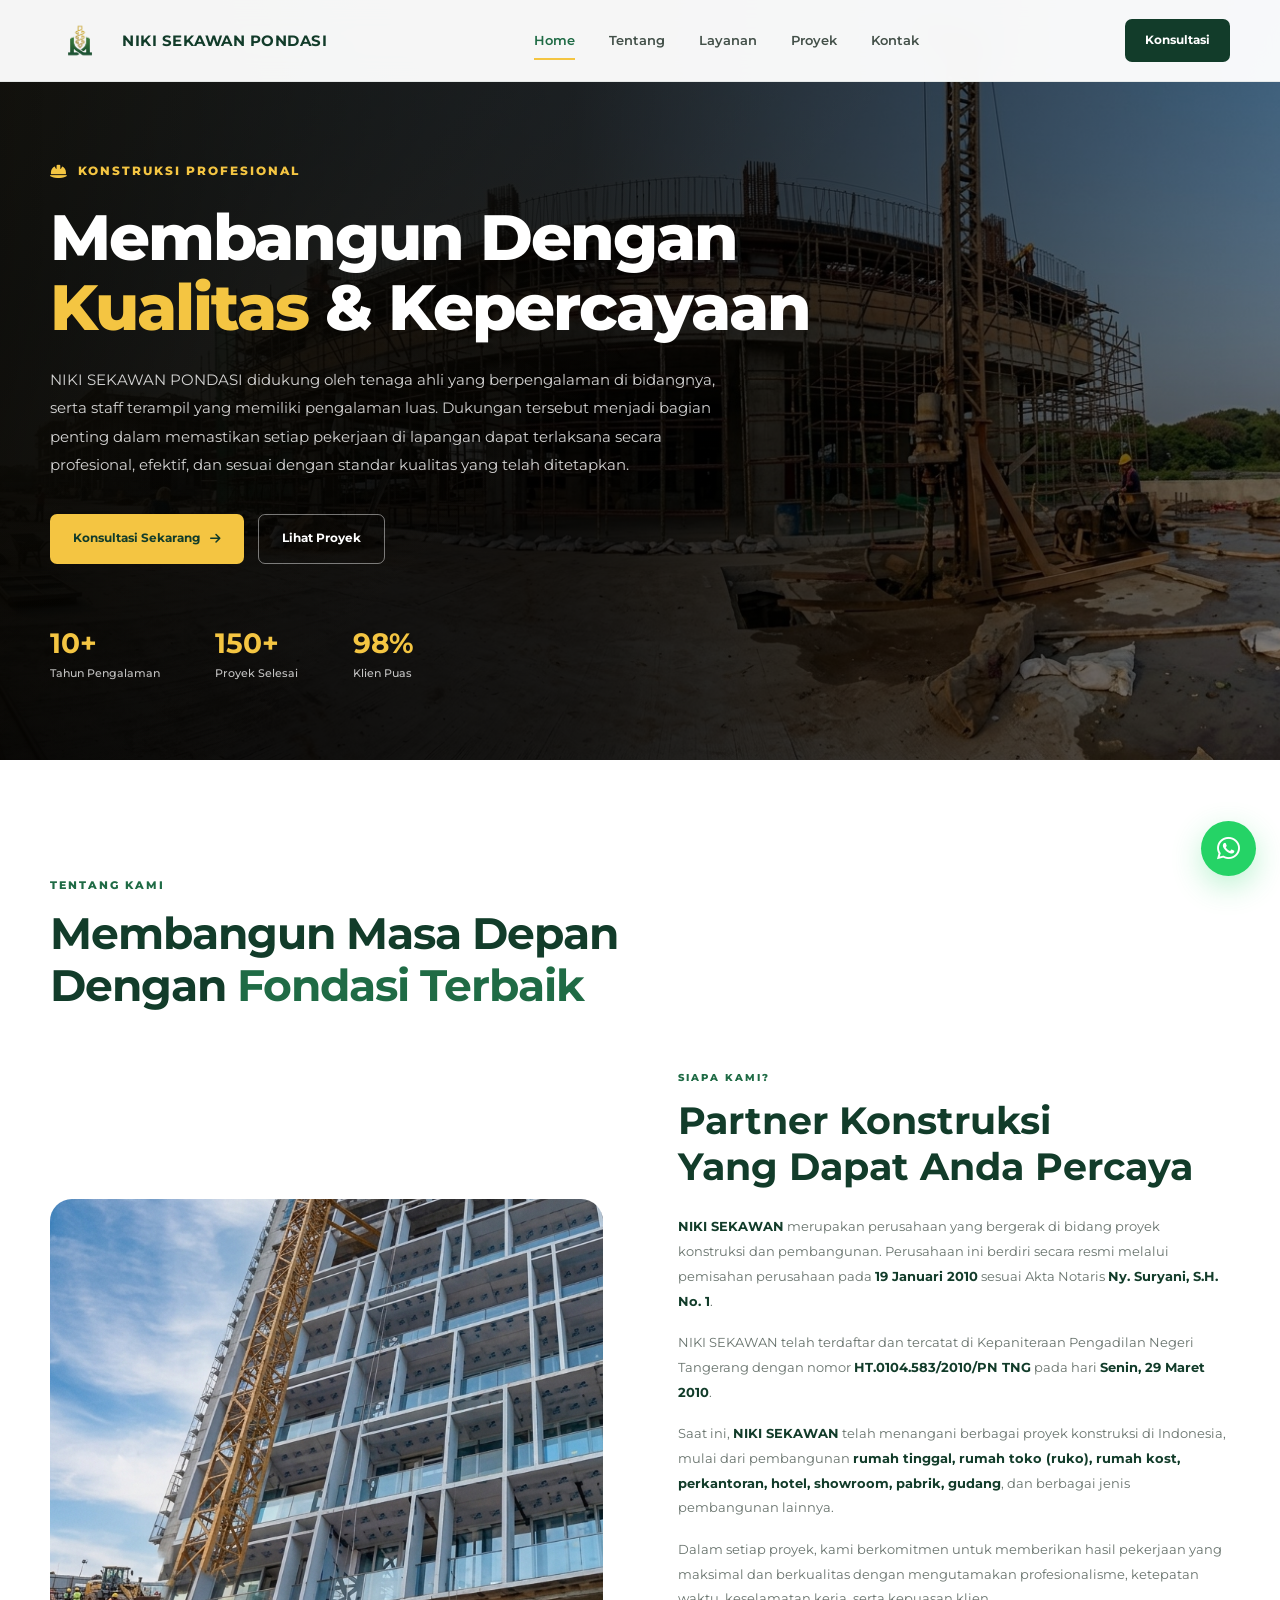
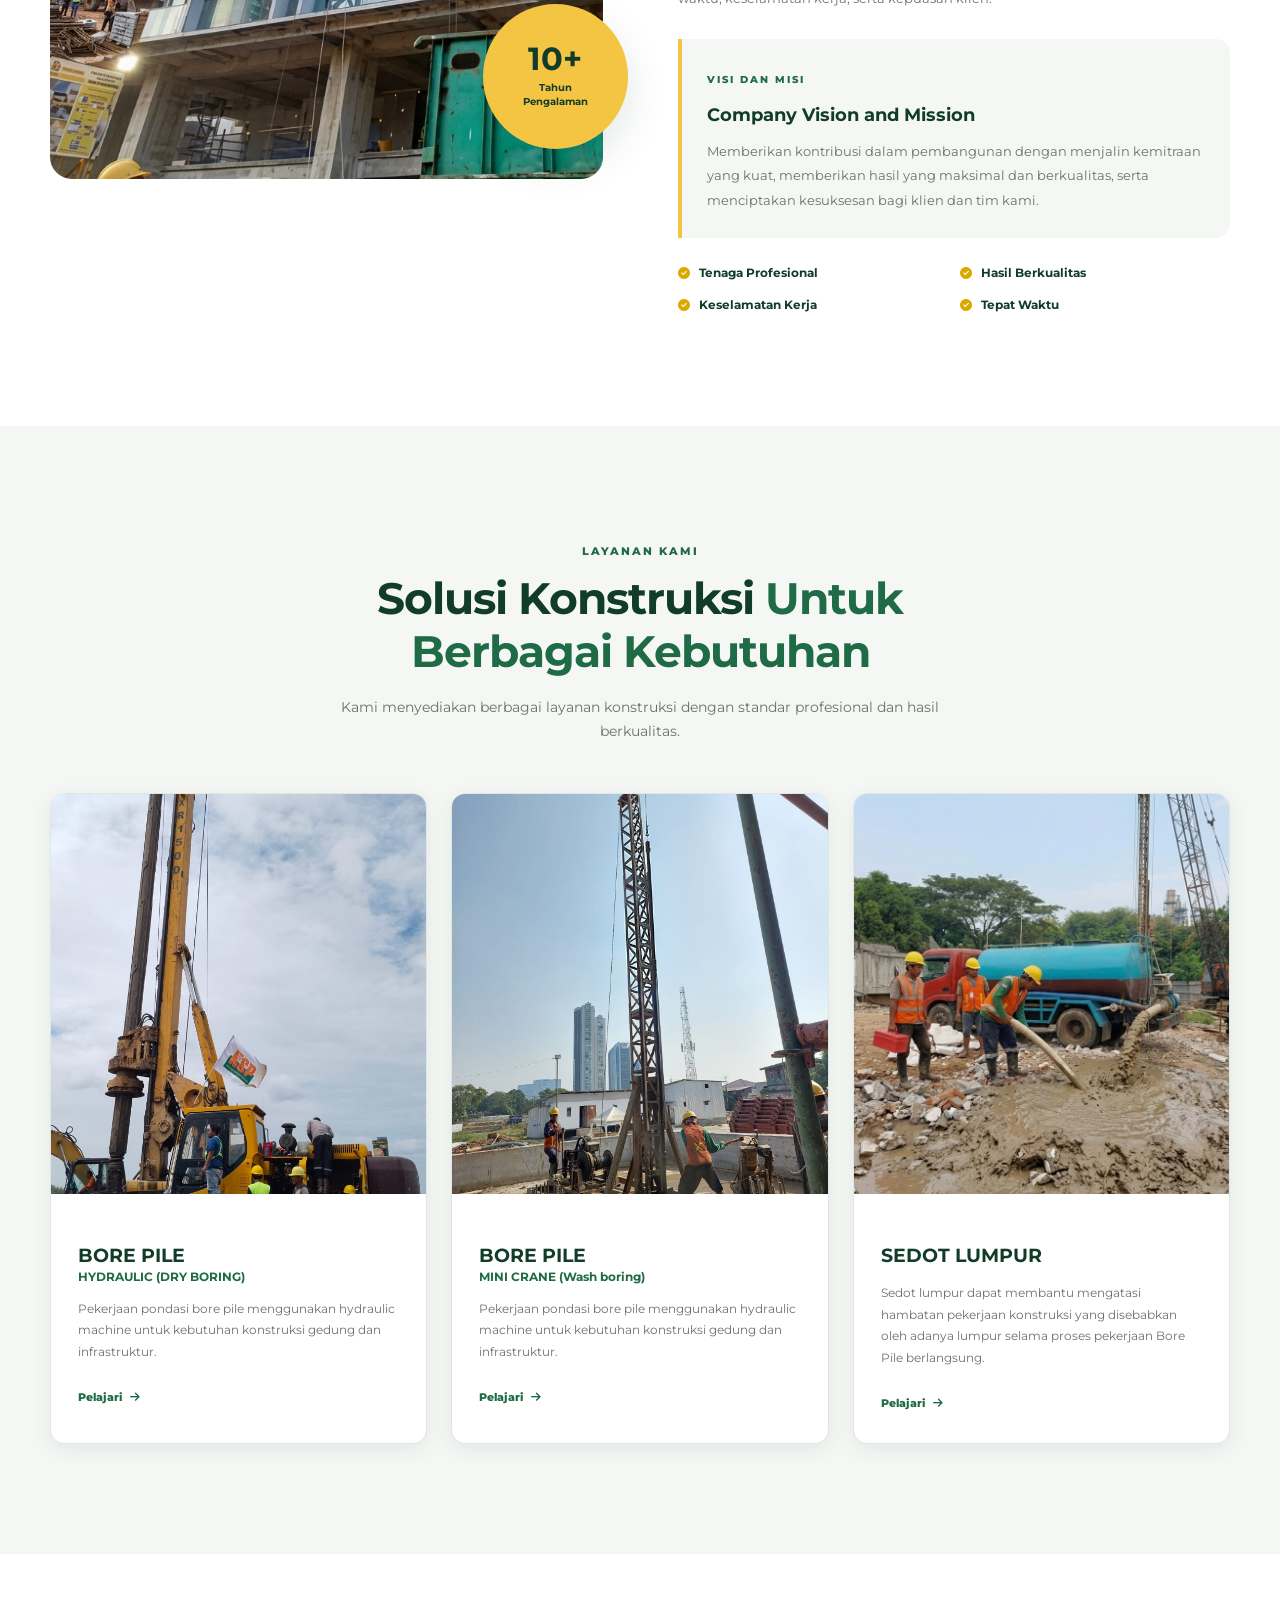
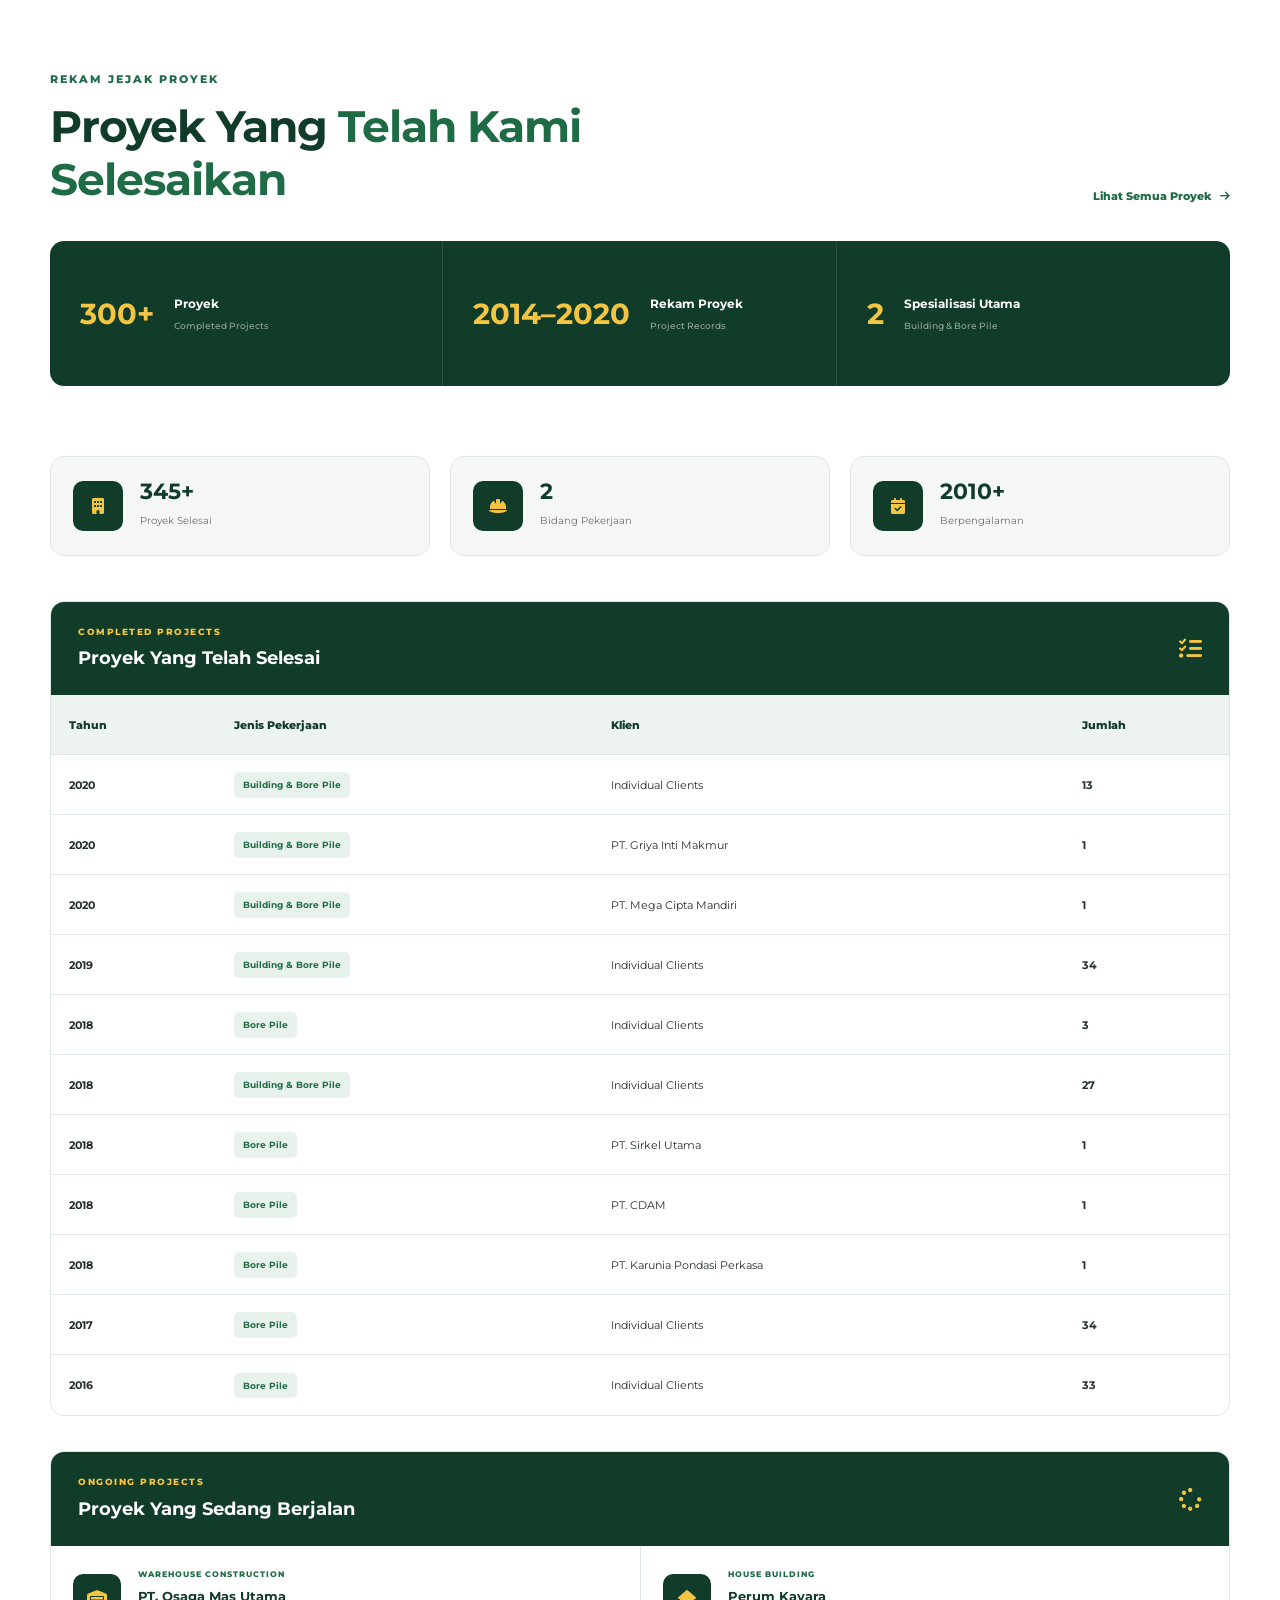
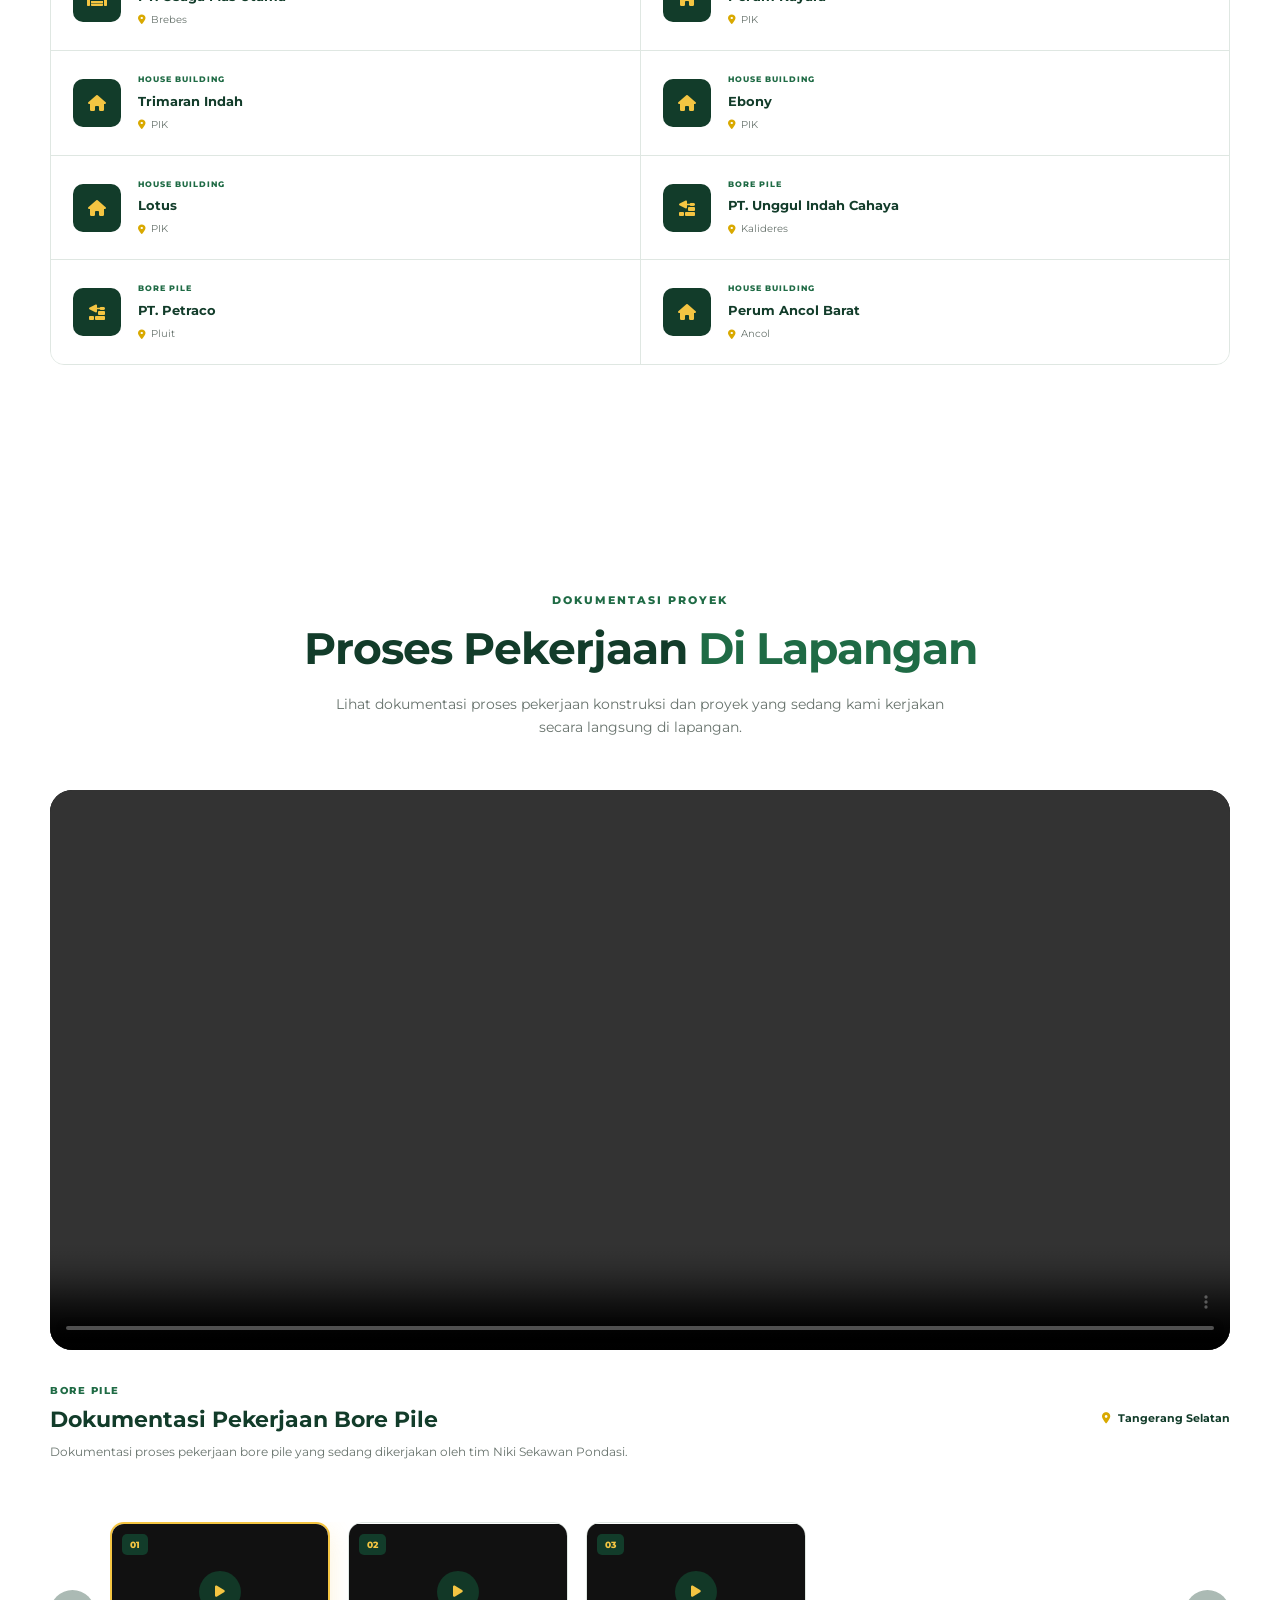
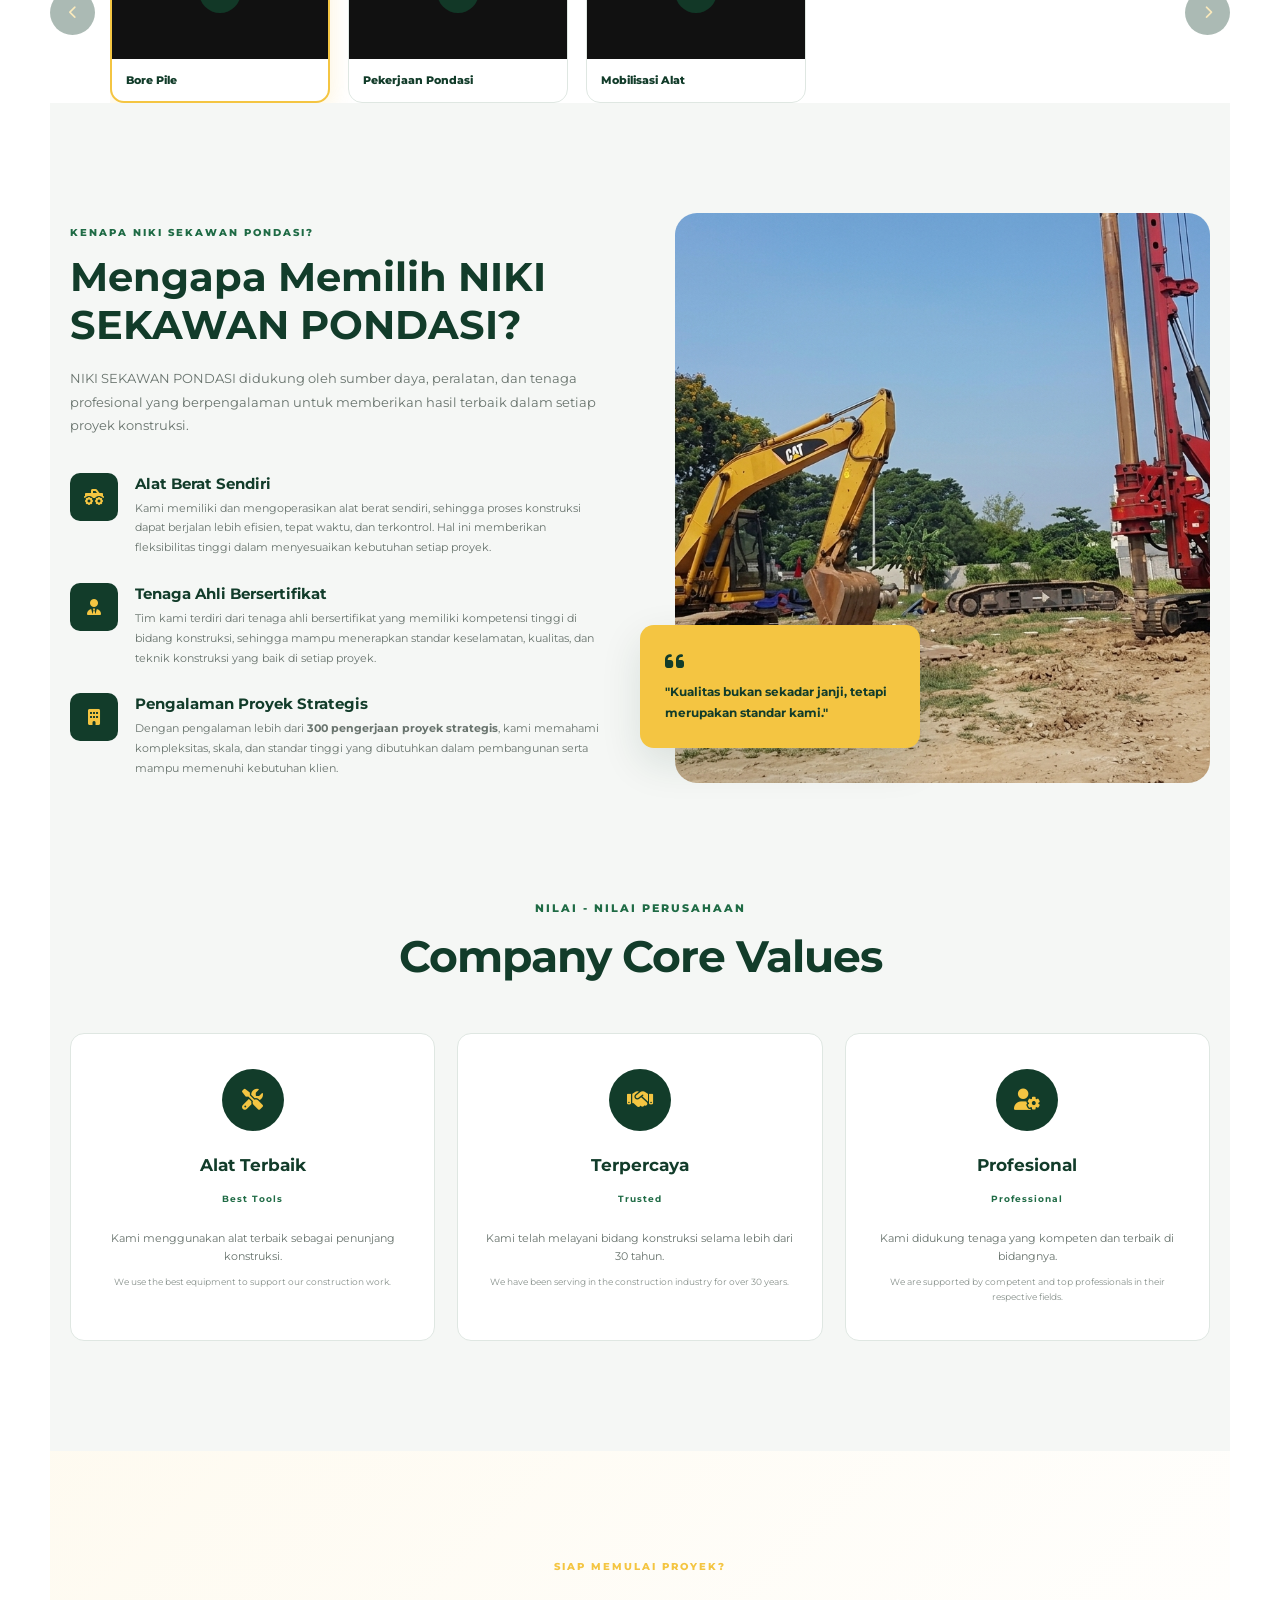
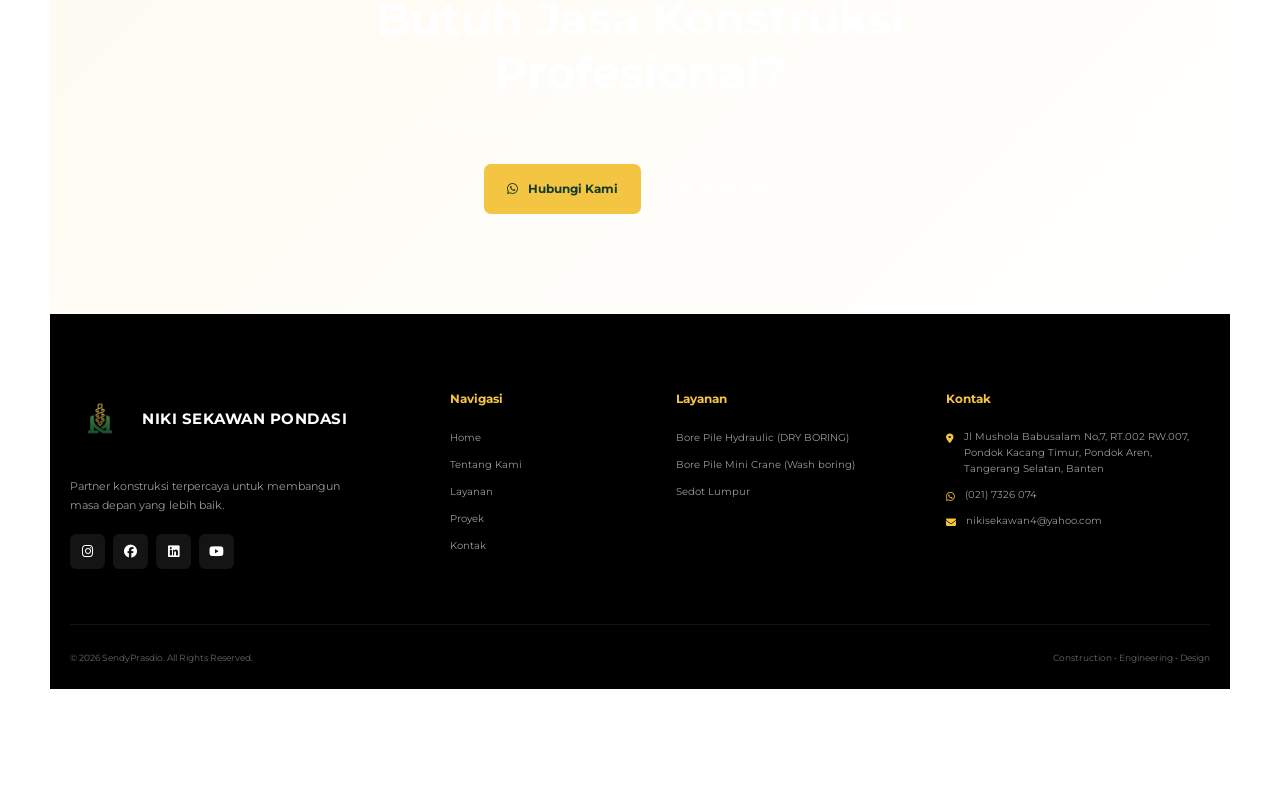
==== index.html @ e5c6e363 "Add files via upload" ====
<!DOCTYPE html>
<html lang="id">
<head>
    <meta charset="UTF-8">
    <meta name="viewport" content="width=device-width, initial-scale=1.0">

    <title>Nama Perusahaan| Perusahaan Konstruksi Profesional</title>

    <meta name="description" content="BUILDPRO adalah perusahaan konstruksi profesional yang melayani pembangunan gedung, renovasi, infrastruktur dan interior.">

    <!-- Google Fonts -->
    <link rel="preconnect" href="https://fonts.googleapis.com">
    <link rel="preconnect" href="https://fonts.gstatic.com" crossorigin>

    <link href="https://fonts.googleapis.com/css2?family=Montserrat:wght@400;500;600;700;800&display=swap" rel="stylesheet">

    <!-- Font Awesome -->
    <link rel="stylesheet"
          href="https://cdnjs.cloudflare.com/ajax/libs/font-awesome/6.5.2/css/all.min.css">

    <link rel="stylesheet" href="style.css">
</head>

<body>

<!-- ================= NAVBAR ================= -->

<header class="navbar">

    <div class="container nav-container">

        <!-- LOGO + NAMA PERUSAHAAN -->
        <a href="#home" class="logo">

            <span class="logo-icon">
                <img src="LogoNSP.png" alt="Niki Sekawan Pondasi">
            </span>

            <strong>NIKI SEKAWAN PONDASI</strong>

        </a>


        <!-- MENU -->
        <nav class="nav-menu">

            <a href="#home" class="active">Home</a>

            <a href="#tentang">Tentang</a>

            <a href="#layanan">Layanan</a>

            <a href="#proyek">Proyek</a>

            <a href="#kontak">Kontak</a>

        </nav>


        <!-- BUTTON -->
        <a href="#kontak" class="nav-button">
            Konsultasi
        </a>


        <!-- MOBILE MENU -->
        <button class="menu-toggle" id="menuToggle">
            <i class="fa-solid fa-bars"></i>
        </button>

    </div>

</header>


<!-- ================= HERO ================= -->

<section class="hero" id="home">

    <div class="hero-overlay"></div>

    <div class="container hero-container">

        <div class="hero-content">

            <span class="hero-label">
                <i class="fa-solid fa-hard-hat"></i>
                KONSTRUKSI PROFESIONAL
            </span>

            <h1>
                Membangun Dengan
                <span>Kualitas</span>
                & Kepercayaan
            </h1>

            <p>
                NIKI SEKAWAN PONDASI didukung oleh tenaga ahli yang berpengalaman
                di bidangnya, serta staff terampil yang memiliki pengalaman
                luas. Dukungan tersebut menjadi bagian penting dalam
                memastikan setiap pekerjaan di lapangan dapat terlaksana
                secara profesional, efektif, dan sesuai dengan standar
                kualitas yang telah ditetapkan.
            </p>

            <div class="hero-buttons">

                <a href="#kontak" class="btn btn-primary">
                    Konsultasi Sekarang
                    <i class="fa-solid fa-arrow-right"></i>
                </a>

                <a href="#proyek" class="btn btn-outline">
                    Lihat Proyek
                </a>

            </div>

        </div>


        <div class="hero-stats">

            <div>
                <strong>10+</strong>
                <span>Tahun Pengalaman</span>
            </div>

            <div>
                <strong>150+</strong>
                <span>Proyek Selesai</span>
            </div>

            <div>
                <strong>98%</strong>
                <span>Klien Puas</span>
            </div>

        </div>

    </div>

</section>


<!-- ================= ABOUT ================= -->

<section class="about section" id="tentang">

    <div class="container">

        <div class="section-heading">

            <span>TENTANG KAMI</span>

            <h2>
                Membangun Masa Depan
                <br>
                Dengan <strong>Fondasi Terbaik</strong>
            </h2>

        </div>


        <div class="about-grid">

            <div class="about-image">

                <img
                    src="GambarUtama.jfif"alt="konstruksi">

                <div class="experience-box">

                    <strong>10+</strong>

                    <span>
                        Tahun
                        <br>
                        Pengalaman
                    </span>

                </div>

            </div>


        <div class="about-content">

            <span class="small-title">
                SIAPA KAMI?
            </span>

            <h3>
                Partner Konstruksi
                <br>
                Yang Dapat Anda Percaya
            </h3>

            <p>
                <strong>NIKI SEKAWAN</strong> merupakan perusahaan yang bergerak
                di bidang proyek konstruksi dan pembangunan. Perusahaan ini berdiri
                secara resmi melalui pemisahan perusahaan pada
                <strong>19 Januari 2010</strong> sesuai Akta Notaris
                <strong>Ny. Suryani, S.H. No. 1</strong>.
            </p>

            <p>
                NIKI SEKAWAN telah terdaftar dan tercatat di Kepaniteraan
                Pengadilan Negeri Tangerang dengan nomor
                <strong>HT.0104.583/2010/PN TNG</strong> pada hari
                <strong>Senin, 29 Maret 2010</strong>.
            </p>

            <p>
                Saat ini, <strong>NIKI SEKAWAN</strong> telah menangani berbagai
                proyek konstruksi di Indonesia, mulai dari pembangunan
                <strong>rumah tinggal, rumah toko (ruko), rumah kost, perkantoran,
                hotel, showroom, pabrik, gudang</strong>, dan berbagai jenis
                pembangunan lainnya.
            </p>

            <p>
                Dalam setiap proyek, kami berkomitmen untuk memberikan hasil pekerjaan
                yang maksimal dan berkualitas dengan mengutamakan profesionalisme,
                ketepatan waktu, keselamatan kerja, serta kepuasan klien.
            </p>


            <!-- ================= VISI & MISI ================= -->

            <div class="about-vision">

                <span class="small-title">
                    VISI DAN MISI
                </span>

                <h4>
                    Company Vision and Mission
                </h4>

                <p>
                    Memberikan kontribusi dalam pembangunan dengan menjalin
                    kemitraan yang kuat, memberikan hasil yang maksimal dan
                    berkualitas, serta menciptakan kesuksesan bagi klien
                    dan tim kami.
                </p>

            </div>


     <!-- ================= KEUNGGULAN ================= -->

                        <div class="about-points">

                            <div>
                                <i class="fa-solid fa-circle-check"></i>
                                Tenaga Profesional
                            </div>

                            <div>
                                <i class="fa-solid fa-circle-check"></i>
                                Hasil Berkualitas
                            </div>

                            <div>
                                <i class="fa-solid fa-circle-check"></i>
                                Keselamatan Kerja
                            </div>

                            <div>
                                <i class="fa-solid fa-circle-check"></i>
                                Tepat Waktu
                            </div>

                        </div>

                    </div>

                </div>

            </div>

        </div>

    </div>

</section>


<!-- ================= SERVICES ================= -->

<section class="services section" id="layanan">

    <div class="container">

        <div class="section-heading center">

            <span>LAYANAN KAMI</span>

            <h2>
                Solusi Konstruksi
                <strong>Untuk Berbagai Kebutuhan</strong>
            </h2>

            <p>
                Kami menyediakan berbagai layanan konstruksi
                dengan standar profesional dan hasil berkualitas.
            </p>

        </div>


        <div class="service-grid">


         <!-- SERVICE 1 -->

            <div class="service-card">

                <div class="service-image">
                    <img 
                        src="BORE PILE HYDRAULIC.jpeg" 
                        alt="BORE PILE HYDRAULIC (DRY BORING)">
                </div>

                <div class="service-content">

                    <span class="service-category">
                        
                    </span>

                    <h3>
                        BORE PILE
                        <strong>HYDRAULIC (DRY BORING)</strong>
                    </h3>

                    <p>
                        Pekerjaan pondasi bore pile menggunakan
                        hydraulic machine untuk kebutuhan konstruksi
                        gedung dan infrastruktur.
                    </p>

                    <a href="borepile.html">
                        Pelajari
                        <i class="fa-solid fa-arrow-right"></i>
                    </a>

                </div>

            </div>


            <!-- SERVICE 2 -->

            <!-- SERVICE 1 -->

            <div class="service-card">

                <div class="service-image">
                    <img 
                        src="BORE PILE MINI CRANE.jpeg" 
                        alt="BORE PILE MINI CRANE (Wash boring)">
                </div>

                <div class="service-content">

                    <span class="service-category">
                        
                    </span>

                    <h3>
                        BORE PILE
                        <strong>MINI CRANE (Wash boring)</strong>
                    </h3>

                    <p>
                        Pekerjaan pondasi bore pile menggunakan
                        hydraulic machine untuk kebutuhan konstruksi
                        gedung dan infrastruktur.
                    </p>

                    <a href="borepilecrane.html">
                        Pelajari
                        <i class="fa-solid fa-arrow-right"></i>
                    </a>

                </div>

            </div>


            <!-- SERVICE 3 -->

            <!-- SERVICE 1 -->

            <div class="service-card">

                <div class="service-image">
                    <img 
                        src="Gambarsedotlumpur.jpg" 
                        alt="SEDOT LUMPUR">
                </div>

                <div class="service-content">

                    <span class="service-category">
                        
                    </span>

                    <h3>
                        SEDOT LUMPUR
                    </h3>

                    <p>
                        Sedot lumpur dapat membantu mengatasi hambatan pekerjaan konstruksi 
                        yang disebabkan oleh adanya lumpur selama proses pekerjaan Bore Pile 
                        berlangsung.
                    </p>

                    <a href="sedotlumpur.html">
                        Pelajari
                        <i class="fa-solid fa-arrow-right"></i>
                    </a>

                </div>

            </div>

        </div>

    </div>

</section>


<!-- ================= PROJECT ================= -->
<section class="projects section" id="proyek">

    <div class="container">

        <!-- ================= PROJECT HEADING ================= -->
        <div class="project-heading">

            <div class="section-heading">

                <span>
                    REKAM JEJAK PROYEK
                </span>

                <h2>
                    Proyek Yang
                    <strong>Telah Kami Selesaikan</strong>
                </h2>

            </div>

            <a href="proyek.html" class="text-button">
                Lihat Semua Proyek
                <i class="fa-solid fa-arrow-right"></i>
            </a>

        </div>


        <!-- ================= PROJECT SUMMARY ================= -->
        <div class="project-summary">

            <div class="summary-item">

                <strong>
                    300+
                </strong>

                <span>
                    Proyek
                    <small>
                        Completed Projects
                    </small>
                </span>

            </div>


            <div class="summary-item">

                <strong>
                    2014–2020
                </strong>

                <span>
                    Rekam Proyek
                    <small>
                        Project Records
                    </small>
                </span>

            </div>


            <div class="summary-item">

                <strong>
                    2
                </strong>

                <span>
                    Spesialisasi Utama
                    <small>
                        Building & Bore Pile
                    </small>
                </span>

            </div>

        </div>


        <!-- ================= PROJECT STATISTIC ================= -->
        <div class="project-stats">

            <div class="project-stat">

                <div class="stat-icon">
                    <i class="fa-solid fa-building"></i>
                </div>

                <div>
                    <strong>345+</strong>
                    <span>Proyek Selesai</span>
                </div>

            </div>


            <div class="project-stat">

                <div class="stat-icon">
                    <i class="fa-solid fa-hard-hat"></i>
                </div>

                <div>
                    <strong>2</strong>
                    <span>Bidang Pekerjaan</span>
                </div>

            </div>


            <div class="project-stat">

                <div class="stat-icon">
                    <i class="fa-solid fa-calendar-check"></i>
                </div>

                <div>
                    <strong>2010+</strong>
                    <span>Berpengalaman</span>
                </div>

            </div>

        </div>


        <!-- ================= COMPLETED PROJECTS ================= -->
        <div class="project-table-wrapper">

            <div class="project-table-title">

                <div>

                    <span>
                        COMPLETED PROJECTS
                    </span>

                    <h3>
                        Proyek Yang Telah Selesai
                    </h3>

                </div>

                <i class="fa-solid fa-list-check"></i>

            </div>


            <!-- PROJECT TABLE -->
            <div class="project-table">

                <!-- HEADER -->
                <div class="project-row project-header">

                    <div>
                        Tahun
                    </div>

                    <div>
                        Jenis Pekerjaan
                    </div>

                    <div>
                        Klien
                    </div>

                    <div>
                        Jumlah
                    </div>

                </div>


                <!-- ================= 2020 ================= -->

                <div class="project-row" data-category="building">

                    <div>
                        <strong>2020</strong>
                    </div>

                    <div>
                        <span class="project-badge">
                            Building & Bore Pile
                        </span>
                    </div>

                    <div>
                        Individual Clients
                    </div>

                    <div>
                        <strong>13</strong>
                    </div>

                </div>


                <div class="project-row" data-category="building">

                    <div>
                        <strong>2020</strong>
                    </div>

                    <div>
                        <span class="project-badge">
                            Building & Bore Pile
                        </span>
                    </div>

                    <div>
                        PT. Griya Inti Makmur
                    </div>

                    <div>
                        <strong>1</strong>
                    </div>

                </div>


                <div class="project-row" data-category="building">

                    <div>
                        <strong>2020</strong>
                    </div>

                    <div>
                        <span class="project-badge">
                            Building & Bore Pile
                        </span>
                    </div>

                    <div>
                        PT. Mega Cipta Mandiri
                    </div>

                    <div>
                        <strong>1</strong>
                    </div>

                </div>


                <!-- ================= 2019 ================= -->

                <div class="project-row" data-category="building">

                    <div>
                        <strong>2019</strong>
                    </div>

                    <div>
                        <span class="project-badge">
                            Building & Bore Pile
                        </span>
                    </div>

                    <div>
                        Individual Clients
                    </div>

                    <div>
                        <strong>34</strong>
                    </div>

                </div>


                <!-- ================= 2018 ================= -->

                <div class="project-row" data-category="bore-pile">

                    <div>
                        <strong>2018</strong>
                    </div>

                    <div>
                        <span class="project-badge">
                            Bore Pile
                        </span>
                    </div>

                    <div>
                        Individual Clients
                    </div>

                    <div>
                        <strong>3</strong>
                    </div>

                </div>


                <div class="project-row" data-category="building">

                    <div>
                        <strong>2018</strong>
                    </div>

                    <div>
                        <span class="project-badge">
                            Building & Bore Pile
                        </span>
                    </div>

                    <div>
                        Individual Clients
                    </div>

                    <div>
                        <strong>27</strong>
                    </div>

                </div>


                <div class="project-row" data-category="bore-pile">

                    <div>
                        <strong>2018</strong>
                    </div>

                    <div>
                        <span class="project-badge">
                            Bore Pile
                        </span>
                    </div>

                    <div>
                        PT. Sirkel Utama
                    </div>

                    <div>
                        <strong>1</strong>
                    </div>

                </div>


                <div class="project-row" data-category="bore-pile">

                    <div>
                        <strong>2018</strong>
                    </div>

                    <div>
                        <span class="project-badge">
                            Bore Pile
                        </span>
                    </div>

                    <div>
                        PT. CDAM
                    </div>

                    <div>
                        <strong>1</strong>
                    </div>

                </div>


                <div class="project-row" data-category="bore-pile">

                    <div>
                        <strong>2018</strong>
                    </div>

                    <div>
                        <span class="project-badge">
                            Bore Pile
                        </span>
                    </div>

                    <div>
                        PT. Karunia Pondasi Perkasa
                    </div>

                    <div>
                        <strong>1</strong>
                    </div>

                </div>


                <!-- ================= 2017 ================= -->

                <div class="project-row" data-category="bore-pile">

                    <div>
                        <strong>2017</strong>
                    </div>

                    <div>
                        <span class="project-badge">
                            Bore Pile
                        </span>
                    </div>

                    <div>
                        Individual Clients
                    </div>

                    <div>
                        <strong>34</strong>
                    </div>

                </div>


                <!-- ================= 2016 ================= -->

                <div class="project-row" data-category="bore-pile">

                    <div>
                        <strong>2016</strong>
                    </div>

                    <div>
                        <span class="project-badge">
                            Bore Pile
                        </span>
                    </div>

                    <div>
                        Individual Clients
                    </div>

                    <div>
                        <strong>33</strong>
                    </div>

                </div>

            </div>

        </div>


        <!-- ================= ONGOING PROJECTS ================= -->
        <div class="ongoing-projects">

            <div class="project-table-title">

                <div>

                    <span>
                        ONGOING PROJECTS
                    </span>

                    <h3>
                        Proyek Yang Sedang Berjalan
                    </h3>

                </div>

                <i class="fa-solid fa-spinner"></i>

            </div>


            <div class="ongoing-grid">


                <!-- 1 -->
                <div class="ongoing-card">

                    <div class="ongoing-icon">
                        <i class="fa-solid fa-warehouse"></i>
                    </div>

                    <div>

                        <span>
                            WAREHOUSE CONSTRUCTION
                        </span>

                        <h4>
                            PT. Osaga Mas Utama
                        </h4>

                        <p>
                            <i class="fa-solid fa-location-dot"></i>
                            Brebes
                        </p>

                    </div>

                </div>


                <!-- 2 -->
                <div class="ongoing-card">

                    <div class="ongoing-icon">
                        <i class="fa-solid fa-house"></i>
                    </div>

                    <div>

                        <span>
                            HOUSE BUILDING
                        </span>

                        <h4>
                            Perum Kayara
                        </h4>

                        <p>
                            <i class="fa-solid fa-location-dot"></i>
                            PIK
                        </p>

                    </div>

                </div>


                <!-- 3 -->
                <div class="ongoing-card">

                    <div class="ongoing-icon">
                        <i class="fa-solid fa-house"></i>
                    </div>

                    <div>

                        <span>
                            HOUSE BUILDING
                        </span>

                        <h4>
                            Trimaran Indah
                        </h4>

                        <p>
                            <i class="fa-solid fa-location-dot"></i>
                            PIK
                        </p>

                    </div>

                </div>


                <!-- 4 -->
                <div class="ongoing-card">

                    <div class="ongoing-icon">
                        <i class="fa-solid fa-house"></i>
                    </div>

                    <div>

                        <span>
                            HOUSE BUILDING
                        </span>

                        <h4>
                            Ebony
                        </h4>

                        <p>
                            <i class="fa-solid fa-location-dot"></i>
                            PIK
                        </p>

                    </div>

                </div>


                <!-- 5 -->
                <div class="ongoing-card">

                    <div class="ongoing-icon">
                        <i class="fa-solid fa-house"></i>
                    </div>

                    <div>

                        <span>
                            HOUSE BUILDING
                        </span>

                        <h4>
                            Lotus
                        </h4>

                        <p>
                            <i class="fa-solid fa-location-dot"></i>
                            PIK
                        </p>

                    </div>

                </div>


                <!-- 6 -->
                <div class="ongoing-card">

                    <div class="ongoing-icon">
                        <i class="fa-solid fa-trowel-bricks"></i>
                    </div>

                    <div>

                        <span>
                            BORE PILE
                        </span>

                        <h4>
                            PT. Unggul Indah Cahaya
                        </h4>

                        <p>
                            <i class="fa-solid fa-location-dot"></i>
                            Kalideres
                        </p>

                    </div>

                </div>


                <!-- 7 -->
                <div class="ongoing-card">

                    <div class="ongoing-icon">
                        <i class="fa-solid fa-trowel-bricks"></i>
                    </div>

                    <div>

                        <span>
                            BORE PILE
                        </span>

                        <h4>
                            PT. Petraco
                        </h4>

                        <p>
                            <i class="fa-solid fa-location-dot"></i>
                            Pluit
                        </p>

                    </div>

                </div>


                <!-- 8 -->
                <div class="ongoing-card">

                    <div class="ongoing-icon">
                        <i class="fa-solid fa-house"></i>
                    </div>

                    <div>

                        <span>
                            HOUSE BUILDING
                        </span>

                        <h4>
                            Perum Ancol Barat
                        </h4>

                        <p>
                            <i class="fa-solid fa-location-dot"></i>
                            Ancol
                        </p>

                    </div>

                </div>


            </div>

        </div>

    </div>

</section>


<!-- =========================================================
     PROJECT DOCUMENTATION
========================================================= -->

<section class="project-documentation section" id="dokumentasi">

    <div class="container">

        <!-- ================= HEADING ================= -->

        <div class="section-heading center">

            <span>
                DOKUMENTASI PROYEK
            </span>

            <h2>
                Proses Pekerjaan
                <strong>Di Lapangan</strong>
            </h2>

            <p>
                Lihat dokumentasi proses pekerjaan konstruksi
                dan proyek yang sedang kami kerjakan secara langsung
                di lapangan.
            </p>

        </div>


        <!-- =====================================================
             MAIN VIDEO
        ====================================================== -->

        <div class="documentation-main">

            <div class="main-video-wrapper">

                <video
                    id="mainProjectVideo"
                    class="main-project-video"
                    controls
                    playsinline
                    preload="metadata">

                    <source
                        src="video1.mp4"
                        type="video/mp4">

                    Browser Anda tidak mendukung video HTML5.

                </video>

            </div>


            <!-- ================= VIDEO INFO ================= -->

            <div class="main-video-info">

                <div>

                    <span class="video-category" id="mainVideoCategory">
                        BORE PILE
                    </span>

                    <h3 id="mainVideoTitle">
                        Dokumentasi Pekerjaan Bore Pile
                    </h3>

                    <p id="mainVideoDescription">
                        Dokumentasi proses pekerjaan bore pile
                        yang sedang dikerjakan oleh tim
                        Niki Sekawan Pondasi.
                    </p>

                </div>


                <div class="video-location">

                    <i class="fa-solid fa-location-dot"></i>

                    <span id="mainVideoLocation">
                        Tangerang Selatan
                    </span>

                </div>

            </div>

        </div>


        <!-- =====================================================
             VIDEO CAROUSEL
        ====================================================== -->

        <!-- =====================================================
     VIDEO CAROUSEL
====================================================== -->

<div class="documentation-carousel">

    <!-- PREVIOUS -->
    <button
        class="video-nav video-prev"
        type="button"
        aria-label="Video sebelumnya">

        <i class="fa-solid fa-chevron-left"></i>

    </button>


    <!-- VIDEO TRACK -->
    <div class="video-track-wrapper">

        <div
            class="video-track"
            id="videoTrack">


            <!-- ================= VIDEO 01 ================= -->

            <button
                class="video-thumb active"
                type="button"
                data-video="video1.mp4"
                data-title="Dokumentasi Pekerjaan Bore Pile"
                data-description="Dokumentasi proses pekerjaan bore pile yang sedang dikerjakan oleh tim Niki Sekawan Pondasi."
                data-category="BORE PILE"
                data-location="Tangerang Selatan">

                <div class="thumb-image">

                    <video
                        src="video1.mp4"
                        muted
                        playsinline
                        preload="metadata">
                    </video>

                    <span class="thumb-play">
                        <i class="fa-solid fa-play"></i>
                    </span>

                    <span class="thumb-number">
                        01
                    </span>

                </div>

                <span class="thumb-title">
                    Bore Pile
                </span>

            </button>


            <!-- ================= VIDEO 02 ================= -->

            <button
                class="video-thumb"
                type="button"
                data-video="video2.mp4"
                data-title="Dokumentasi Pekerjaan Bore Pile"
                data-description="Dokumentasi proses pekerjaan bore pile yang sedang dikerjakan oleh tim Niki Sekawan Pondasi."
                data-category="BORE PILE"
                data-location="PIK">

                <div class="thumb-image">

                    <video
                        src="video2.mp4"
                        muted
                        playsinline
                        preload="metadata">
                    </video>

                    <span class="thumb-play">
                        <i class="fa-solid fa-play"></i>
                    </span>

                    <span class="thumb-number">
                        02
                    </span>

                </div>

                <span class="thumb-title">
                    Pekerjaan Pondasi
                </span>

            </button>


            <!-- ================= VIDEO 03 ================= -->

            <button
                class="video-thumb"
                type="button"
                data-video="video3.mp4"
                data-title="Dokumentasi Pekerjaan Bore Pile"
                data-description="Dokumentasi proses pekerjaan bore pile yang sedang dikerjakan oleh tim Niki Sekawan Pondasi."
                data-category="BORE PILE"
                data-location="Jakarta">

                <div class="thumb-image">

                    <video
                        src="video3.mp4"
                        muted
                        playsinline
                        preload="metadata">
                    </video>

                    <span class="thumb-play">
                        <i class="fa-solid fa-play"></i>
                    </span>

                    <span class="thumb-number">
                        03
                    </span>

                </div>

                <span class="thumb-title">
                    Mobilisasi Alat
                </span>

            </button>

        </div>

    </div>


    <!-- NEXT -->
    <button
        class="video-nav video-next"
        type="button"
        aria-label="Video berikutnya">

        <i class="fa-solid fa-chevron-right"></i>

    </button>

</div>



<!-- =========================================================
     WHY US
========================================================= -->

<section
    class="why-us section"
    id="mengapa-kami">

    <div class="container">

        <div class="why-grid">


            <!-- =================================================
                 WHY CONTENT
            ================================================== -->

            <div class="why-content">

                <span class="small-title">
                    KENAPA NIKI SEKAWAN PONDASI?
                </span>

                <h2>
                    Mengapa Memilih
                    <strong>NIKI SEKAWAN PONDASI?</strong>
                </h2>

                <p>
                    NIKI SEKAWAN PONDASI didukung oleh sumber daya,
                    peralatan, dan tenaga profesional yang berpengalaman
                    untuk memberikan hasil terbaik dalam setiap proyek
                    konstruksi.
                </p>


                <!-- ================= ADVANTAGES ================= -->

                <div class="advantages">


                    <!-- ALAT BERAT -->

                    <div class="advantage">

                        <div class="advantage-icon">

                            <i class="fa-solid fa-truck-monster"></i>

                        </div>

                        <div>

                            <h3>
                                Alat Berat Sendiri
                            </h3>

                            <p>
                                Kami memiliki dan mengoperasikan alat berat
                                sendiri, sehingga proses konstruksi dapat
                                berjalan lebih efisien, tepat waktu, dan
                                terkontrol. Hal ini memberikan fleksibilitas
                                tinggi dalam menyesuaikan kebutuhan setiap
                                proyek.
                            </p>

                        </div>

                    </div>


                    <!-- TENAGA AHLI -->

                    <div class="advantage">

                        <div class="advantage-icon">

                            <i class="fa-solid fa-user-tie"></i>

                        </div>

                        <div>

                            <h3>
                                Tenaga Ahli Bersertifikat
                            </h3>

                            <p>
                                Tim kami terdiri dari tenaga ahli
                                bersertifikat yang memiliki kompetensi
                                tinggi di bidang konstruksi, sehingga
                                mampu menerapkan standar keselamatan,
                                kualitas, dan teknik konstruksi yang baik
                                di setiap proyek.
                            </p>

                        </div>

                    </div>


                    <!-- PENGALAMAN -->

                    <div class="advantage">

                        <div class="advantage-icon">

                            <i class="fa-solid fa-building"></i>

                        </div>

                        <div>

                            <h3>
                                Pengalaman Proyek Strategis
                            </h3>

                            <p>
                                Dengan pengalaman lebih dari
                                <strong>300 pengerjaan proyek strategis</strong>,
                                kami memahami kompleksitas, skala, dan
                                standar tinggi yang dibutuhkan dalam
                                pembangunan serta mampu memenuhi kebutuhan
                                klien.
                            </p>

                        </div>

                    </div>


                </div>

            </div>


            <!-- =================================================
                 WHY IMAGE
            ================================================== -->

            <div class="why-image">

                <img
                    src="Gambarutama2.jfif"
                    alt="Proyek konstruksi Niki Sekawan Pondasi">

                <div class="quote-box">

                    <i class="fa-solid fa-quote-left"></i>

                    <p>
                        "Kualitas bukan sekadar janji,
                        tetapi merupakan standar kami."
                    </p>

                </div>

            </div>


        </div>


        <!-- =================================================
             CORE VALUES
        ================================================== -->

        <div class="core-values">

            <div class="section-heading center">

                <span class="small-title">
                    NILAI - NILAI PERUSAHAAN
                </span>

                <h2>
                    Company Core Values
                </h2>

            </div>


            <div class="values-grid">


                <!-- ================= BEST TOOLS ================= -->

                <div class="value-card">

                    <div class="value-icon">

                        <i class="fa-solid fa-screwdriver-wrench"></i>

                    </div>

                    <h3>
                        Alat Terbaik
                    </h3>

                    <span>
                        Best Tools
                    </span>

                    <p>
                        Kami menggunakan alat terbaik sebagai
                        penunjang konstruksi.
                    </p>

                    <small>
                        We use the best equipment to support
                        our construction work.
                    </small>

                </div>


                <!-- ================= TRUSTED ================= -->

                <div class="value-card">

                    <div class="value-icon">

                        <i class="fa-solid fa-handshake"></i>

                    </div>

                    <h3>
                        Terpercaya
                    </h3>

                    <span>
                        Trusted
                    </span>

                    <p>
                        Kami telah melayani bidang konstruksi
                        selama lebih dari 30 tahun.
                    </p>

                    <small>
                        We have been serving in the construction
                        industry for over 30 years.
                    </small>

                </div>


                <!-- ================= PROFESSIONAL ================= -->

                <div class="value-card">

                    <div class="value-icon">

                        <i class="fa-solid fa-user-gear"></i>

                    </div>

                    <h3>
                        Profesional
                    </h3>

                    <span>
                        Professional
                    </span>

                    <p>
                        Kami didukung tenaga yang kompeten dan
                        terbaik di bidangnya.
                    </p>

                    <small>
                        We are supported by competent and top
                        professionals in their respective fields.
                    </small>

                </div>


            </div>

        </div>

    </div>

</section>


<!-- ================= CTA ================= -->

<section class="cta" id="kontak">

    <div class="cta-overlay"></div>

    <div class="container cta-content">

        <span>
            SIAP MEMULAI PROYEK?
        </span>

        <h2>
            Butuh Jasa Konstruksi
            <br>
            Profesional?
        </h2>

        <p>
            Konsultasikan kebutuhan proyek Anda
            bersama tim kami sekarang.
        </p>

        <div class="cta-buttons">

            <a href="https://wa.me/6281234567890"
               class="btn btn-primary"
               target="_blank">

                <i class="fa-brands fa-whatsapp"></i>

                Hubungi Kami

            </a>

            <a href="mailto:info@buildpro.id"
               class="btn btn-outline">

                <i class="fa-solid fa-envelope"></i>

                Email Kami

            </a>

        </div>

    </div>

</section>


<!-- ================= FOOTER ================= -->

<footer class="footer">

    <div class="container">

        <div class="footer-grid">


            <div class="footer-brand">

                <a href="#home" class="logo">

                    <span class="logo-icon">
                        <img src="LogoNSP.png" alt="Niki Sekawan Pondasi">
                    </span>

                    <span>
                        <strong>NIKI SEKAWAN</strong> PONDASI
                    </span>

                </a>

                <p>
                    Partner konstruksi terpercaya untuk
                    membangun masa depan yang lebih baik.
                </p>


                <div class="socials">

                    <a href="#">
                        <i class="fa-brands fa-instagram"></i>
                    </a>

                    <a href="#">
                        <i class="fa-brands fa-facebook"></i>
                    </a>

                    <a href="#">
                        <i class="fa-brands fa-linkedin"></i>
                    </a>

                    <a href="#">
                        <i class="fa-brands fa-youtube"></i>
                    </a>

                </div>

            </div>


            <div class="footer-column">

                <h3>
                    Navigasi
                </h3>

                <a href="#home">Home</a>
                <a href="#tentang">Tentang Kami</a>
                <a href="#layanan">Layanan</a>
                <a href="#proyek">Proyek</a>
                <a href="#kontak">Kontak</a>

            </div>


            <div class="footer-column">

                <h3>
                    Layanan
                </h3>

                <a href="#layanan">
                    Bore Pile Hydraulic (DRY BORING)
                </a>

                <a href="#layanan">
                    Bore Pile Mini Crane (Wash boring)
                </a>

                <a href="#layanan">
                    Sedot Lumpur
                </a>

            </div>


            <div class="footer-column contact">

                <h3>
                    Kontak
                </h3>

                <p>
                    <i class="fa-solid fa-location-dot"></i>

                    Jl Mushola Babusalam No,7, RT.002 RW.007, 
                    Pondok Kacang Timur, Pondok Aren, 
                    Tangerang Selatan, Banten
                </p>

                <p>
                    <i class="fa-brands fa-whatsapp"></i>

                    (021) 7326 074
                </p>

                <p>
                    <i class="fa-solid fa-envelope"></i>

                    nikisekawan4@yahoo.com
                </p>

            </div>

        </div>


        <div class="footer-bottom">

            <p>
                © 2026 SendyPrasdio.
                All Rights Reserved.
            </p>

            <p>
                Construction • Engineering • Design
            </p>

        </div>

    </div>

</footer>


<!-- ================= WHATSAPP FLOAT ================= -->

<a href="https://wa.me/6281234567890"
   class="whatsapp"
   target="_blank">

    <i class="fa-brands fa-whatsapp"></i>

</a>


<script src="script.js"></script>

</body>
</html>
---- style.css ----
/* =========================================================
   NIKI SEKAWAN PONDASI
   MAIN WEBSITE CSS
   Theme: Green + White + Yellow
   Responsive: Desktop / Tablet / Mobile
========================================================= */


/* =========================================================
   ROOT
========================================================= */

:root {
    --green-dark: #123c2a;
    --green: #1f6b45;
    --green-light: #2d8a5b;

    --yellow: #f4c542;
    --yellow-dark: #d9a900;

    --white: #ffffff;
    --black: #18201c;

    --text: #26312b;
    --text-light: #68736d;

    --bg: #f5f7f5;
    --bg-soft: #edf3ef;

    --border: #dfe7e2;

    --shadow-sm: 0 5px 20px rgba(18, 60, 42, 0.08);
    --shadow: 0 15px 40px rgba(18, 60, 42, 0.12);
    --shadow-lg: 0 25px 60px rgba(18, 60, 42, 0.18);

    --radius-sm: 8px;
    --radius: 14px;
    --radius-lg: 22px;

    --container: 1180px;

    --transition: all 0.3s ease;
}


/* =========================================================
   RESET
========================================================= */

*,
*::before,
*::after {
    margin: 0;
    padding: 0;
    box-sizing: border-box;
}

html {
    scroll-behavior: smooth;
    scroll-padding-top: 90px;
}

body {
    width: 100%;
    min-width: 0;

    font-family: "Montserrat", sans-serif;

    color: var(--text);
    background: var(--white);

    line-height: 1.7;

    overflow-x: hidden;
}

img {
    display: block;

    max-width: 100%;
    width: 100%;
}

a {
    color: inherit;
    text-decoration: none;
}

button,
input,
textarea,
select {
    font-family: inherit;
}

button {
    border: 0;
    cursor: pointer;
}

ul {
    list-style: none;
}


/* =========================================================
   CONTAINER
   HANYA SATU SISTEM CONTAINER
========================================================= */

.container {
    width: calc(100% - 40px);
    max-width: var(--container);

    margin-left: auto;
    margin-right: auto;
}


/* =========================================================
   SECTION
========================================================= */

.section {
    width: 100%;

    padding: 110px 0;
}


/* =========================================================
   NAVBAR
========================================================= */

.navbar {
    position: fixed;

    top: 0;
    left: 0;

    width: 100%;
    height: 82px;

    z-index: 9999;

    background: rgba(255, 255, 255, 0.96);

    backdrop-filter: blur(14px);
    -webkit-backdrop-filter: blur(14px);

    border-bottom: 1px solid rgba(18, 60, 42, 0.08);

    transition: var(--transition);
}

.nav-container {
    height: 100%;

    display: flex;

    align-items: center;
    justify-content: space-between;

    gap: 30px;
}


/* =========================================================
   LOGO
========================================================= */

.logo {
    display: inline-flex;

    align-items: center;

    gap: 12px;

    color: var(--green-dark);

    font-size: 15px;
    font-weight: 700;

    letter-spacing: 0.5px;

    white-space: nowrap;

    flex-shrink: 0;
}

.logo strong {
    color: var(--green-dark);
}

.logo-icon {
    width: 60px;
    height: 60px;

    flex-shrink: 0;

    display: flex;

    align-items: center;
    justify-content: center;

    border-radius: 0;

    overflow: hidden;
}

.logo-icon img {
    width: 100%;
    height: 100%;

    object-fit: contain;
}

.logo-icon i {
    font-size: 19px;
}


/* =========================================================
   NAV MENU
========================================================= */

.nav-menu {
    display: flex;

    align-items: center;

    gap: 34px;
}

.nav-menu a {
    position: relative;

    color: #435049;

    font-size: 13px;
    font-weight: 600;

    transition: var(--transition);
}

.nav-menu a::after {
    content: "";

    position: absolute;

    left: 0;
    bottom: -8px;

    width: 0;
    height: 2px;

    background: var(--yellow);

    transition: var(--transition);
}

.nav-menu a:hover,
.nav-menu a.active {
    color: var(--green);
}

.nav-menu a:hover::after,
.nav-menu a.active::after {
    width: 100%;
}


/* =========================================================
   NAV BUTTON
========================================================= */

.nav-button {
    padding: 11px 20px;

    background: var(--green-dark);
    color: var(--white);

    border-radius: 7px;

    font-size: 12px;
    font-weight: 700;

    transition: var(--transition);

    white-space: nowrap;
}

.nav-button:hover {
    background: var(--green);

    transform: translateY(-2px);

    box-shadow: var(--shadow-sm);
}


/* =========================================================
   MOBILE TOGGLE
========================================================= */

.menu-toggle {
    display: none;

    width: 42px;
    height: 42px;

    align-items: center;
    justify-content: center;

    background: var(--green-dark);
    color: var(--white);

    border-radius: 8px;

    font-size: 18px;

    flex-shrink: 0;
}


/* =========================================================
   HERO
========================================================= */

.hero {
    position: relative;

    width: 100%;
    min-height: 760px;

    display: flex;

    align-items: center;

    background:
        linear-gradient(
            90deg,
            rgba(0, 0, 0, 0.96) 0%,
            rgba(0, 0, 0, 0.86) 45%,
            rgba(0, 0, 0, 0.45) 100%
        ),
        url("GambarUtama1.jfif") center / cover no-repeat;

    color: var(--white);

    overflow: hidden;
}

.hero-overlay {
    position: absolute;

    inset: 0;

    background:
        linear-gradient(
            135deg,
            rgba(244, 197, 66, 0.05),
            transparent 50%
        );

    pointer-events: none;
}

.hero-container {
    position: relative;

    z-index: 2;

    padding-top: 80px;
}

.hero-content {
    max-width: 760px;
}

.hero-label {
    display: inline-flex;

    align-items: center;

    gap: 9px;

    margin-bottom: 22px;

    color: var(--yellow);

    font-size: 12px;
    font-weight: 800;

    letter-spacing: 2px;
}

.hero-label i {
    font-size: 15px;
}

.hero h1 {
    max-width: 760px;

    margin-bottom: 24px;

    font-size: clamp(42px, 5vw, 70px);

    line-height: 1.08;

    font-weight: 800;

    letter-spacing: -2px;
}

.hero h1 span {
    color: var(--yellow);
}

.hero p {
    max-width: 690px;

    margin-bottom: 34px;

    color: rgba(255, 255, 255, 0.82);

    font-size: 15px;

    line-height: 1.9;
}


/* =========================================================
   BUTTONS
========================================================= */

.hero-buttons,
.cta-buttons {
    display: flex;

    align-items: center;

    gap: 14px;
}

.btn {
    min-height: 50px;

    display: inline-flex;

    align-items: center;
    justify-content: center;

    gap: 10px;

    padding: 0 23px;

    border-radius: 7px;

    font-size: 12px;
    font-weight: 700;

    transition: var(--transition);
}

.btn-primary {
    background: var(--yellow);
    color: var(--green-dark);
}

.btn-primary:hover {
    background: #ffd75c;

    transform: translateY(-3px);

    box-shadow:
        0 12px 30px rgba(244, 197, 66, 0.25);
}

.btn-outline {
    border: 1px solid rgba(255, 255, 255, 0.45);

    color: var(--white);
}

.btn-outline:hover {
    background: var(--white);

    color: var(--green-dark);
}


/* =========================================================
   HERO STATS
========================================================= */

.hero-stats {
    margin-top: 65px;

    display: flex;

    gap: 55px;

    flex-wrap: wrap;
}

.hero-stats div {
    display: flex;

    flex-direction: column;
}

.hero-stats strong {
    color: var(--yellow);

    font-size: 28px;

    line-height: 1;

    margin-bottom: 7px;
}

.hero-stats span {
    color: rgba(255, 255, 255, 0.75);

    font-size: 11px;
    font-weight: 500;
}


/* =========================================================
   SECTION HEADING
========================================================= */

.section-heading {
    margin-bottom: 50px;
}

.section-heading > span {
    display: inline-block;

    margin-bottom: 12px;

    color: var(--green);

    font-size: 11px;

    font-weight: 800;

    letter-spacing: 2px;
}

.section-heading h2 {
    max-width: 700px;

    color: var(--green-dark);

    font-size: clamp(30px, 4vw, 44px);

    line-height: 1.2;

    letter-spacing: -1px;
}

.section-heading h2 strong {
    color: var(--green);
}

.section-heading p {
    max-width: 620px;

    margin-top: 18px;

    color: var(--text-light);

    font-size: 14px;
}

.section-heading.center {
    text-align: center;
}

.section-heading.center h2,
.section-heading.center p {
    margin-left: auto;
    margin-right: auto;
}


/* =========================================================
   ABOUT
========================================================= */

.about {
    width: 100%;

    background: var(--white);
}

.about-grid {
    display: grid;

    grid-template-columns:
        minmax(0, 1fr)
        minmax(0, 1fr);

    gap: 75px;

    align-items: center;
}

.about-content {
    min-width: 0;
}

.about-image {
    position: relative;

    width: 100%;

    min-width: 0;
}

.about-image > img {
    width: 100%;
    height: 580px;

    object-fit: cover;

    border-radius: var(--radius-lg);
}

.experience-box {
    position: absolute;

    right: -25px;
    bottom: 30px;

    width: 145px;
    height: 145px;

    display: flex;

    flex-direction: column;

    align-items: center;
    justify-content: center;

    background: var(--yellow);

    color: var(--green-dark);

    border-radius: 50%;

    box-shadow: var(--shadow);

    z-index: 2;
}

.experience-box strong {
    font-size: 32px;

    line-height: 1;
}

.experience-box span {
    margin-top: 6px;

    text-align: center;

    font-size: 10px;

    font-weight: 700;

    line-height: 1.4;
}

.small-title {
    display: inline-block;

    margin-bottom: 12px;

    color: var(--green);

    font-size: 10px;

    font-weight: 800;

    letter-spacing: 2px;
}

.about-content h3 {
    margin-bottom: 25px;

    color: var(--green-dark);

    font-size: clamp(28px, 3vw, 38px);

    line-height: 1.2;
}

.about-content p {
    margin-bottom: 17px;

    color: var(--text-light);

    font-size: 13px;

    line-height: 1.9;
}

.about-content p strong {
    color: var(--green-dark);
}

.about-vision {
    margin-top: 28px;

    padding: 25px;

    background: var(--bg);

    border-left: 4px solid var(--yellow);

    border-radius:
        0
        var(--radius)
        var(--radius)
        0;
}

.about-vision h4 {
    margin-bottom: 8px;

    color: var(--green-dark);

    font-size: 18px;
}

.about-vision p {
    margin-bottom: 0;
}

.about-points {
    margin-top: 25px;

    display: grid;

    grid-template-columns:
        minmax(0, 1fr)
        minmax(0, 1fr);

    gap: 12px;
}

.about-points div {
    display: flex;

    align-items: center;

    gap: 9px;

    color: var(--green-dark);

    font-size: 12px;

    font-weight: 700;
}

.about-points i {
    color: var(--yellow-dark);
}


/* =========================================================
   SERVICES
========================================================= */

.services {
    width: 100%;

    background: var(--bg);
}

.service-grid {
    display: grid;

    grid-template-columns:
        repeat(3, minmax(0, 1fr));

    gap: 24px;
}

.service-card {
    min-width: 0;

    overflow: hidden;

    background: var(--white);

    border: 1px solid var(--border);

    border-radius: var(--radius);

    box-shadow: var(--shadow-sm);

    transition: var(--transition);
}

.service-card:hover {
    transform: translateY(-8px);

    box-shadow: var(--shadow);
}

.service-image {
    width: 100%;
    height: 400px;

    overflow: hidden;
}

.service-image img {
    width: 100%;
    height: 100%;

    object-fit: cover;

    transition: transform 0.6s ease;
}

.service-card:hover .service-image img {
    transform: scale(1.06);
}

.service-content {
    padding: 27px;
}

.service-category {
    display: block;

    min-height: 15px;

    margin-bottom: 8px;

    color: var(--green);

    font-size: 9px;

    font-weight: 800;

    letter-spacing: 1.5px;
}

.service-content h3 {
    margin-bottom: 13px;

    color: var(--green-dark);

    font-size: 19px;

    line-height: 1.3;
}

.service-content h3 strong {
    display: block;

    color: var(--green);

    font-size: 12px;
}

.service-content p {
    margin-bottom: 20px;

    color: var(--text-light);

    font-size: 12px;

    line-height: 1.8;
}

.service-content a {
    display: inline-flex;

    align-items: center;

    gap: 8px;

    color: var(--green);

    font-size: 11px;

    font-weight: 800;

    transition: var(--transition);
}

.service-content a:hover {
    color: var(--yellow-dark);

    gap: 13px;
}


/* =========================================================
   PROJECTS
========================================================= */

.projects {
    width: 100%;

    background: var(--white);
}

.project-heading {
    display: flex;

    align-items: flex-end;

    justify-content: space-between;

    gap: 30px;

    margin-bottom: 35px;
}

.project-heading .section-heading {
    margin-bottom: 0;
}

.text-button {
    display: inline-flex;

    align-items: center;

    gap: 9px;

    color: var(--green);

    font-size: 11px;

    font-weight: 800;

    white-space: nowrap;

    transition: var(--transition);
}

.text-button:hover {
    color: var(--yellow-dark);

    gap: 14px;
}


/* =========================================================
   PROJECT SUMMARY
========================================================= */

.project-summary {
    display: grid;

    grid-template-columns:
        repeat(3, minmax(0, 1fr));

    margin-bottom: 70px;

    background: var(--green-dark);

    border-radius: var(--radius);

    overflow: hidden;
}

.summary-item {
    min-height: 145px;

    display: flex;

    align-items: center;

    gap: 20px;

    padding: 30px;

    border-right:
        1px solid
        rgba(255, 255, 255, 0.12);
}

.summary-item:last-child {
    border-right: 0;
}

.summary-item > strong {
    color: var(--yellow);

    font-size: 29px;
}

.summary-item span {
    display: flex;

    flex-direction: column;

    color: var(--white);

    font-size: 12px;

    font-weight: 700;
}

.summary-item small {
    margin-top: 4px;

    color: rgba(255, 255, 255, 0.55);

    font-size: 9px;

    font-weight: 500;
}


/* =========================================================
   PROJECT STATS
========================================================= */

.project-stats {
    display: grid;

    grid-template-columns:
        repeat(3, minmax(0, 1fr));

    gap: 20px;

    margin-bottom: 45px;
}

.project-stat {
    min-width: 0;

    display: flex;

    align-items: center;

    gap: 17px;

    padding: 22px;

    background: var(--bg);

    border: 1px solid var(--border);

    border-radius: var(--radius);

    transition: var(--transition);
}

.project-stat:hover {
    border-color: var(--yellow);

    transform: translateY(-4px);
}

.stat-icon {
    width: 50px;
    height: 50px;

    flex-shrink: 0;

    display: flex;

    align-items: center;
    justify-content: center;

    background: var(--green-dark);

    color: var(--yellow);

    border-radius: 10px;
}

.project-stat strong {
    display: block;

    color: var(--green-dark);

    font-size: 22px;

    line-height: 1.2;
}

.project-stat span {
    color: var(--text-light);

    font-size: 10px;
}


/* =========================================================
   PROJECT TABLE
========================================================= */

.project-table-wrapper,
.ongoing-projects {
    margin-top: 40px;

    background: var(--white);

    border: 1px solid var(--border);

    border-radius: var(--radius);

    overflow: hidden;
}

.project-table-title {
    min-height: 90px;

    display: flex;

    align-items: center;

    justify-content: space-between;

    gap: 20px;

    padding: 22px 27px;

    background: var(--green-dark);

    color: var(--white);
}

.project-table-title span {
    display: block;

    margin-bottom: 4px;

    color: var(--yellow);

    font-size: 9px;

    font-weight: 800;

    letter-spacing: 1.5px;
}

.project-table-title h3 {
    font-size: 18px;
}

.project-table-title > i {
    flex-shrink: 0;

    color: var(--yellow);

    font-size: 23px;
}

.project-table {
    width: 100%;
}

.project-row {
    display: grid;

    grid-template-columns:
        0.7fr
        1.6fr
        2fr
        0.7fr;

    min-height: 60px;

    align-items: center;

    border-bottom: 1px solid var(--border);

    font-size: 11px;
}

.project-row:last-child {
    border-bottom: 0;
}

.project-row > div {
    min-width: 0;

    padding: 13px 18px;
}

.project-header {
    background: var(--bg-soft);

    color: var(--green-dark);

    font-weight: 800;
}

.project-row:not(.project-header):hover {
    background: #fafcfb;
}

.project-badge {
    display: inline-block;

    padding: 5px 9px;

    background: #e8f2ec;

    color: var(--green);

    border-radius: 5px;

    font-size: 9px;

    font-weight: 700;
}


/* =========================================================
   ONGOING PROJECT
========================================================= */

.ongoing-projects {
    margin-top: 35px;
}

.ongoing-grid {
    display: grid;

    grid-template-columns:
        repeat(2, minmax(0, 1fr));

    gap: 1px;

    background: var(--border);
}

.ongoing-card {
    min-width: 0;

    display: flex;

    align-items: center;

    gap: 17px;

    padding: 22px;

    background: var(--white);

    transition: var(--transition);
}

.ongoing-card:hover {
    background: var(--bg);
}

.ongoing-icon {
    width: 48px;
    height: 48px;

    flex-shrink: 0;

    display: flex;

    align-items: center;
    justify-content: center;

    background: var(--green-dark);

    color: var(--yellow);

    border-radius: 10px;
}

.ongoing-card span {
    display: block;

    margin-bottom: 3px;

    color: var(--green);

    font-size: 8px;

    font-weight: 800;

    letter-spacing: 1px;
}

.ongoing-card h4 {
    color: var(--green-dark);

    font-size: 13px;
}

.ongoing-card p {
    display: flex;

    align-items: center;

    gap: 5px;

    margin-top: 4px;

    color: var(--text-light);

    font-size: 10px;
}

.ongoing-card p i {
    color: var(--yellow-dark);
}


/* =========================================================
   WHY US
========================================================= */

.why-us {
    width: 100%;

    background: var(--bg);
}

.why-grid {
    width: 100%;

    display: grid;

    grid-template-columns:
        minmax(0, 1fr)
        minmax(0, 1fr);

    gap: 70px;

    align-items: center;
}

.why-content {
    min-width: 0;
}

.why-content h2 {
    margin-bottom: 18px;

    color: var(--green-dark);

    font-size: 40px;

    line-height: 1.2;
}

.why-content > p {
    max-width: 650px;

    margin-bottom: 35px;

    color: var(--text-light);

    font-size: 13px;

    line-height: 1.8;
}

.advantages {
    width: 100%;

    display: flex;

    flex-direction: column;

    gap: 25px;
}

.advantage {
    width: 100%;

    min-width: 0;

    display: flex;

    align-items: flex-start;

    gap: 17px;
}

.advantage-icon {
    width: 48px;
    height: 48px;

    flex-shrink: 0;

    display: flex;

    align-items: center;
    justify-content: center;

    background: var(--green-dark);

    color: var(--yellow);

    border-radius: 10px;
}

.advantage > div:last-child {
    min-width: 0;
}

.advantage h3 {
    margin-bottom: 5px;

    color: var(--green-dark);

    font-size: 15px;

    line-height: 1.4;
}

.advantage p {
    color: var(--text-light);

    font-size: 11px;

    line-height: 1.8;

    overflow-wrap: anywhere;
}


/* =========================================================
   WHY IMAGE
========================================================= */

.why-image {
    position: relative;

    width: 100%;

    min-width: 0;
}

.why-image > img {
    display: block;

    width: 100%;
    height: 570px;

    object-fit: cover;

    border-radius: var(--radius-lg);
}


/* =========================================================
   QUOTE BOX
========================================================= */

.quote-box {
    position: absolute;

    left: -35px;
    bottom: 35px;

    width: 280px;

    max-width: calc(100% - 20px);

    padding: 25px;

    background: var(--yellow);

    color: var(--green-dark);

    border-radius: var(--radius);

    box-shadow: var(--shadow);

    z-index: 2;
}

.quote-box i {
    display: block;

    margin-bottom: 10px;

    font-size: 22px;
}

.quote-box p {
    font-size: 12px;

    font-weight: 700;

    line-height: 1.7;
}


/* =========================================================
   CORE VALUES
========================================================= */

.core-values {
    width: 100%;

    margin-top: 110px;
}

.values-grid {
    width: 100%;

    display: grid;

    grid-template-columns:
        repeat(3, minmax(0, 1fr));

    gap: 22px;
}

.value-card {
    min-width: 0;

    padding: 35px 28px;

    background: var(--white);

    border: 1px solid var(--border);

    border-radius: var(--radius);

    text-align: center;

    transition: var(--transition);
}

.value-card:hover {
    transform: translateY(-7px);

    border-color: var(--yellow);

    box-shadow: var(--shadow-sm);
}

.value-icon {
    width: 62px;
    height: 62px;

    margin: 0 auto 20px;

    display: flex;

    align-items: center;
    justify-content: center;

    background: var(--green-dark);

    color: var(--yellow);

    border-radius: 50%;

    font-size: 21px;
}

.value-card h3 {
    margin-bottom: 4px;

    color: var(--green-dark);

    font-size: 17px;
}

.value-card > span {
    color: var(--green);

    font-size: 9px;

    font-weight: 700;

    letter-spacing: 1px;
}

.value-card p {
    margin-top: 18px;

    color: var(--text-light);

    font-size: 11px;

    line-height: 1.7;

    overflow-wrap: anywhere;
}

.value-card small {
    display: block;

    margin-top: 8px;

    color: #8a938e;

    font-size: 9px;

    line-height: 1.7;

    overflow-wrap: anywhere;
}


/* =========================================================
   CTA
========================================================= */

.cta {
    position: relative;

    width: 100%;

    padding: 100px 0;

    background:
        linear-gradient(
            90deg,
            
            rgba(0, 0, 0, 0.8)
        ),
        url("GambarUtama.jfif") center / cover no-repeat;

    color: var(--white);

    text-align: center;

    overflow: hidden;
}

.cta-overlay {
    position: absolute;

    inset: 0;

    background:
        linear-gradient(
            135deg,
            rgba(244, 197, 66, 0.08),
            transparent
        );

    pointer-events: none;
}

.cta-content {
    position: relative;

    z-index: 2;
}

.cta-content > span {
    color: var(--yellow);

    font-size: 10px;

    font-weight: 800;

    letter-spacing: 2px;
}

.cta h2 {
    max-width: 900px;

    margin: 14px auto;

    color: var(--white);

    font-size: clamp(30px, 4vw, 45px);

    line-height: 1.2;

    overflow-wrap: anywhere;
}

.cta h2 strong {
    color: var(--yellow);
}

.cta p {
    max-width: 500px;

    margin: 0 auto 28px;

    color: rgba(255, 255, 255, 0.75);

    font-size: 13px;

    line-height: 1.7;
}

.cta-buttons {
    justify-content: center;

    flex-wrap: wrap;
}


/* =========================================================
   FOOTER
========================================================= */

.footer {
    width: 100%;

    padding-top: 75px;

    background: #000000;

    color: var(--white);

    overflow: hidden;
}

.footer-grid {
    width: 100%;

    display: grid;

    grid-template-columns:
        minmax(0, 1.5fr)
        minmax(0, 0.8fr)
        minmax(0, 1fr)
        minmax(0, 1.2fr);

    gap: 50px;

    padding-bottom: 55px;
}

.footer-brand {
    min-width: 0;
}

.footer-brand .logo {
    color: var(--white);
}

.footer-brand .logo strong {
    color: var(--white);
}

.footer-brand > p {
    max-width: 300px;

    margin: 20px 0;

    color: rgba(255, 255, 255, 0.6);

    font-size: 11px;

    line-height: 1.7;
}

.socials {
    display: flex;

    flex-wrap: wrap;

    gap: 8px;
}

.socials a {
    width: 35px;
    height: 35px;

    display: flex;

    align-items: center;
    justify-content: center;

    background: rgba(255, 255, 255, 0.08);

    color: var(--white);

    border-radius: 6px;

    font-size: 13px;

    transition: var(--transition);
}

.socials a:hover {
    background: var(--yellow);

    color: var(--green-dark);
}

.footer-column {
    min-width: 0;

    display: flex;

    flex-direction: column;

    gap: 10px;
}

.footer-column h3 {
    margin-bottom: 10px;

    color: var(--yellow);

    font-size: 12px;
}

.footer-column a,
.footer-column p {
    color: rgba(255, 255, 255, 0.6);

    font-size: 10px;

    line-height: 1.7;

    overflow-wrap: anywhere;
}

.footer-column a:hover {
    color: var(--yellow);
}

.footer-column.contact p {
    display: flex;

    align-items: flex-start;

    gap: 10px;

    line-height: 1.6;
}

.footer-column.contact i {
    flex-shrink: 0;

    margin-top: 4px;

    color: var(--yellow);
}

.footer-bottom {
    min-height: 65px;

    display: flex;

    align-items: center;

    justify-content: space-between;

    gap: 20px;

    border-top:
        1px solid
        rgba(255, 255, 255, 0.08);

    color: rgba(255, 255, 255, 0.4);

    font-size: 9px;
}

.footer-bottom p {
    overflow-wrap: anywhere;
}


/* =========================================================
   WHATSAPP FLOAT
========================================================= */

.whatsapp {
    position: fixed;

    right: 24px;
    bottom: 24px;

    width: 55px;
    height: 55px;

    z-index: 999;

    display: flex;

    align-items: center;
    justify-content: center;

    background: #25d366;

    color: var(--white);

    border-radius: 50%;

    font-size: 26px;

    box-shadow:
        0 10px 30px
        rgba(37, 211, 102, 0.3);

    transition: var(--transition);
}

.whatsapp:hover {
    transform:
        translateY(-5px)
        scale(1.04);
}

/* =========================================================
   PROJECT DOCUMENTATION CAROUSEL
========================================================= */

.project-documentation {
    width: 100%;
    background: var(--white);
}

.documentation-main {
    width: 100%;
    margin-bottom: 35px;
}

.main-video-wrapper {
    width: 100%;
    overflow: hidden;
    background: #000;
    border-radius: var(--radius-lg);
}

.main-project-video {
    display: block;
    width: 100%;
    height: 560px;
    object-fit: cover;
    background: #000;
}

.main-video-info {
    display: flex;
    align-items: center;
    justify-content: space-between;
    gap: 25px;

    padding: 25px 0;
}

.video-category {
    display: inline-block;

    margin-bottom: 7px;

    color: var(--green);

    font-size: 10px;
    font-weight: 800;

    letter-spacing: 1.5px;
}

.main-video-info h3 {
    margin-bottom: 7px;

    color: var(--green-dark);

    font-size: 22px;
    line-height: 1.3;
}

.main-video-info p {
    max-width: 700px;

    color: var(--text-light);

    font-size: 12px;
    line-height: 1.7;
}

.video-location {
    display: flex;
    align-items: center;

    gap: 8px;

    flex-shrink: 0;

    color: var(--green-dark);

    font-size: 11px;
    font-weight: 700;
}

.video-location i {
    color: var(--yellow-dark);
}


/* =========================================================
   CAROUSEL
========================================================= */

.documentation-carousel {
    position: relative;

    display: flex;
    align-items: center;

    width: 100%;

    gap: 15px;
}


/* TRACK WRAPPER */

.video-track-wrapper {
    width: 100%;

    min-width: 0;

    overflow: hidden;
}


/* TRACK */

.video-track {
    display: flex;

    gap: 18px;

    width: max-content;

    transition: transform 0.4s ease;

    will-change: transform;
}


/* =========================================================
   VIDEO THUMB
========================================================= */

.video-thumb {
    position: relative;

    flex: 0 0 220px;

    width: 220px;

    padding: 0;

    background: var(--white);

    border: 1px solid var(--border);

    border-radius: var(--radius);

    overflow: hidden;

    text-align: left;

    cursor: pointer;

    transition: all 0.3s ease;
}

.video-thumb:hover {
    transform: translateY(-5px);

    border-color: var(--yellow);

    box-shadow: var(--shadow-sm);
}

.video-thumb.active {
    border: 2px solid var(--yellow);

    box-shadow:
        0 8px 25px rgba(244, 197, 66, 0.2);
}


/* THUMB IMAGE */

.thumb-image {
    position: relative;

    width: 100%;
    height: 135px;

    overflow: hidden;

    background: #111;
}

.thumb-image video {
    display: block;

    width: 100%;
    height: 100%;

    object-fit: cover;

    pointer-events: none;
}


/* PLAY */

.thumb-play {
    position: absolute;

    top: 50%;
    left: 50%;

    width: 42px;
    height: 42px;

    display: flex;

    align-items: center;
    justify-content: center;

    transform: translate(-50%, -50%);

    background: rgba(18, 60, 42, 0.9);

    color: var(--yellow);

    border-radius: 50%;

    font-size: 13px;

    pointer-events: none;
}


/* NUMBER */

.thumb-number {
    position: absolute;

    top: 10px;
    left: 10px;

    padding: 5px 8px;

    background: var(--green-dark);

    color: var(--yellow);

    border-radius: 5px;

    font-size: 9px;
    font-weight: 800;

    pointer-events: none;
}


/* TITLE */

.thumb-title {
    display: block;

    padding: 14px;

    color: var(--green-dark);

    font-size: 11px;
    font-weight: 800;
}


/* =========================================================
   LEFT / RIGHT BUTTON
========================================================= */

.video-nav {
    width: 45px;
    height: 45px;

    flex: 0 0 45px;

    display: flex;

    align-items: center;
    justify-content: center;

    background: var(--green-dark);

    color: var(--yellow);

    border-radius: 50%;

    cursor: pointer;

    transition: all 0.3s ease;

    z-index: 5;
}

.video-nav:hover {
    background: var(--green);

    transform: scale(1.08);
}

.video-nav:disabled {
    opacity: 0.35;

    cursor: not-allowed;

    transform: none;
}


/* =========================================================
   SWIPE HINT
========================================================= */

.video-swipe-hint {
    display: flex;

    align-items: center;
    justify-content: center;

    gap: 8px;

    margin-top: 18px;

    color: var(--text-light);

    font-size: 10px;
}

.video-swipe-hint i {
    color: var(--yellow-dark);
}


/* =========================================================
   TABLET
========================================================= */

@media (max-width: 1000px) {

    .main-project-video {
        height: 480px;
    }

    .video-thumb {
        flex-basis: 200px;
        width: 200px;
    }

}


/* =========================================================
   MOBILE
========================================================= */

@media (max-width: 768px) {

    .main-project-video {
        height: 380px;
    }

    .main-video-info {
        flex-direction: column;

        align-items: flex-start;

        gap: 15px;
    }

    .documentation-carousel {
        gap: 8px;
    }

    .video-nav {
        width: 38px;
        height: 38px;

        flex: 0 0 38px;
    }

    .video-thumb {
        flex-basis: 180px;
        width: 180px;
    }

    .thumb-image {
        height: 115px;
    }

    .video-track-wrapper {
        overflow-x: auto;

        scrollbar-width: none;

        -ms-overflow-style: none;

        scroll-behavior: smooth;

        touch-action: pan-x;
    }

    .video-track-wrapper::-webkit-scrollbar {
        display: none;
    }

    .video-track {
        transform: none !important;
    }

    .video-swipe-hint {
        display: flex;
    }

}


/* =========================================================
   SMALL MOBILE
========================================================= */

@media (max-width: 420px) {

    .main-project-video {
        height: 300px;
    }

    .video-thumb {
        flex-basis: 165px;
        width: 165px;
    }

    .thumb-image {
        height: 105px;
    }

    .video-nav {
        width: 34px;
        height: 34px;

        flex: 0 0 34px;

        font-size: 11px;
    }

}

/* =========================================================
   TABLET
   MAX WIDTH 1000PX
========================================================= */

@media (max-width: 1000px) {

    /* CONTAINER */

    .container {
        width: calc(100% - 40px);
    }


    /* NAV */

    .nav-menu {
        gap: 20px;
    }

    .nav-button {
        display: none;
    }


    /* SECTION */

    .section {
        padding: 85px 0;
    }


    /* ABOUT */

    .about-grid {
        grid-template-columns: 1fr;

        gap: 50px;
    }

    .about-image {
        max-width: 700px;

        margin-left: auto;
        margin-right: auto;
    }

    .about-image > img {
        height: 500px;
    }


    /* SERVICES */

    .service-grid {
        grid-template-columns:
            repeat(2, minmax(0, 1fr));
    }


    /* PROJECT SUMMARY */

    .project-summary {
        grid-template-columns: 1fr;

        border-radius: var(--radius);
    }

    .summary-item {
        min-height: 120px;

        border-right: 0;

        border-bottom:
            1px solid
            rgba(255, 255, 255, 0.12);
    }

    .summary-item:last-child {
        border-bottom: 0;
    }


    /* PROJECT STATS */

    .project-stats {
        grid-template-columns:
            repeat(2, minmax(0, 1fr));
    }


    /* WHY */

    .why-grid {
        grid-template-columns: 1fr;

        gap: 50px;
    }

    .why-image {
        max-width: 700px;

        margin-left: auto;
        margin-right: auto;
    }

    .why-image > img {
        height: 500px;
    }

    .quote-box {
        left: 25px;
        bottom: 25px;
    }


    /* VALUES */

    .values-grid {
        grid-template-columns:
            repeat(2, minmax(0, 1fr));
    }


    /* FOOTER */

    .footer-grid {
        grid-template-columns:
            repeat(2, minmax(0, 1fr));

        gap: 40px;
    }
}


/* =========================================================
   MOBILE
   MAX WIDTH 768PX
========================================================= */

@media (max-width: 768px) {

    /* CONTAINER */

    .container {
        width: calc(100% - 30px);
    }


    /* NAVBAR */

    .navbar {
        height: 72px;
    }

    .nav-container {
        gap: 15px;
    }

    .logo {
        font-size: 11px;

        gap: 8px;
    }

    .logo-icon {
        width: 39px;
        height: 39px;
    }

    .logo-icon i {
        font-size: 16px;
    }

    .menu-toggle {
        display: flex;
    }


    /* MOBILE MENU */

    .nav-menu {
        position: absolute;

        top: 72px;

        left: 15px;
        right: 15px;

        display: flex;

        flex-direction: column;

        align-items: stretch;

        gap: 0;

        padding: 10px;

        background: var(--white);

        border:
            1px solid
            var(--border);

        border-radius: 12px;

        box-shadow: var(--shadow);

        opacity: 0;

        visibility: hidden;

        transform: translateY(-10px);

        transition: var(--transition);
    }

    .navbar.active .nav-menu {
        opacity: 1;

        visibility: visible;

        transform: translateY(0);
    }

    .nav-menu a {
        padding: 13px 15px;

        border-radius: 6px;
    }

    .nav-menu a:hover,
    .nav-menu a.active {
        background: var(--bg);
    }

    .nav-menu a::after {
        display: none;
    }


    /* HERO */

    .hero {
        min-height: 700px;
    }

    .hero-container {
        padding-top: 80px;
    }

    .hero h1 {
        font-size:
            clamp(
                36px,
                10vw,
                52px
            );

        letter-spacing: -1px;
    }

    .hero p {
        font-size: 12px;
    }

    .hero-buttons {
        flex-direction: column;

        align-items: stretch;
    }

    .hero-buttons .btn {
        width: 100%;
    }

    .hero-stats {
        gap: 20px;

        justify-content: space-between;
    }

    .hero-stats strong {
        font-size: 22px;
    }

    .hero-stats span {
        font-size: 8px;
    }


    /* SECTION */

    .section {
        padding: 70px 0;
    }

    .section-heading {
        margin-bottom: 35px;
    }

    .section-heading h2 {
        font-size: 30px;
    }


    /* ABOUT */

    .about-grid {
        gap: 40px;
    }

    .about-image > img {
        height: 390px;
    }

    .experience-box {
        right: 15px;
        bottom: 20px;

        width: 115px;
        height: 115px;
    }

    .experience-box strong {
        font-size: 25px;
    }

    .experience-box span {
        font-size: 9px;
    }

    .about-points {
        grid-template-columns: 1fr;
    }


    /* SERVICES */

    .service-grid {
        grid-template-columns: 1fr;
    }

    .service-image {
        height: 220px;
    }


    /* PROJECT */

    .project-heading {
        flex-direction: column;

        align-items: flex-start;

        gap: 15px;
    }

    .project-summary {
        margin-bottom: 45px;
    }

    .summary-item {
        min-height: 115px;
    }

    .project-stats {
        grid-template-columns: 1fr;
    }

    .project-table-wrapper {
        overflow-x: auto;

        -webkit-overflow-scrolling: touch;
    }

    .project-table {
        min-width: 650px;
    }

    .project-table-title {
        min-width: 650px;
    }

    .ongoing-grid {
        grid-template-columns: 1fr;
    }


    /* WHY */

    .why-grid {
        gap: 40px;
    }

    .why-content h2 {
        font-size: 32px;
    }

    .why-image > img {
        height: 390px;
    }

    .quote-box {
        left: 15px;
        bottom: 15px;

        max-width: 250px;

        padding: 20px;
    }


    /* VALUES */

    .core-values {
        margin-top: 70px;
    }

    .values-grid {
        grid-template-columns: 1fr;

        gap: 18px;
    }


    /* CTA */

    .cta {
        padding: 75px 0;
    }

    .cta-buttons {
        flex-direction: column;

        align-items: stretch;
    }

    .cta-buttons .btn {
        width: 100%;
    }


    /* FOOTER */

    .footer {
        padding-top: 60px;
    }

    .footer-grid {
        grid-template-columns: 1fr;

        gap: 35px;

        padding-bottom: 40px;
    }

    .footer-bottom {
        flex-direction: column;

        justify-content: center;

        gap: 5px;

        padding: 20px 0;

        text-align: center;
    }


    /* WHATSAPP */

    .whatsapp {
        width: 50px;
        height: 50px;

        right: 18px;
        bottom: 18px;

        font-size: 23px;
    }
}


/* =========================================================
   SMALL MOBILE
   MAX WIDTH 420PX
========================================================= */

@media (max-width: 420px) {

    /* CONTAINER */

    .container {
        width: calc(100% - 24px);
    }


    /* HERO */

    .hero {
        min-height: 680px;
    }

    .hero h1 {
        font-size: 34px;
    }

    .hero-stats {
        gap: 12px;
    }

    .hero-stats strong {
        font-size: 19px;
    }

    .hero-stats span {
        font-size: 7px;
    }


    /* ABOUT + WHY IMAGE */

    .about-image > img,
    .why-image > img {
        height: 330px;
    }


    /* EXPERIENCE */

    .experience-box {
        width: 100px;
        height: 100px;
    }

    .experience-box strong {
        font-size: 22px;
    }

    .experience-box span {
        font-size: 8px;
    }


    /* PROJECT */

    .project-table-title {
        padding: 18px;
    }

    .ongoing-card {
        padding: 17px;
    }


    /* WHY */

    .advantage {
        gap: 12px;
    }

    .advantage-icon {
        width: 42px;
        height: 42px;
    }

    .why-content h2 {
        font-size: 28px;
    }

    .why-image {
        width: 100%;
    }

    .quote-box {
        position: relative;

        left: auto;
        bottom: auto;

        width: 100%;
        max-width: 100%;

        margin-top: -20px;

        padding: 18px;

        border-radius: var(--radius);
    }


    /* CTA */

    .cta h2 {
        font-size: 27px;
    }


    /* WHATSAPP */

    .whatsapp {
        width: 48px;
        height: 48px;

        right: 15px;
        bottom: 15px;
    }
}

/* =========================================================
   FIX MOBILE NAVBAR
========================================================= */

.menu-toggle {
    display: none;
}


@media (max-width: 768px) {

    /* NAVBAR */

    .navbar {
        position: relative;
        z-index: 9999;

        height: 72px;
    }


    /* CONTAINER */

    .nav-container {
        position: relative;

        height: 72px;

        display: flex;
        align-items: center;
    }


    /* LOGO */

    .logo {
        display: flex;

        align-items: center;

        gap: 8px;

        font-size: 11px;
    }


    .logo-icon {
        width: 39px;
        height: 39px;

        flex-shrink: 0;
    }


    .logo-icon img {
        width: 100%;
        height: 100%;

        object-fit: contain;
    }


    /* =====================================================
       HAMBURGER
    ===================================================== */

    .menu-toggle {
        display: flex !important;

        align-items: center;
        justify-content: center;

        width: 42px;
        height: 42px;

        margin-left: auto;

        padding: 0;

        border: none;

        background: transparent;

        color: var(--green-dark);

        font-size: 22px;

        cursor: pointer;

        z-index: 10000;
    }


    .menu-toggle i {
        display: block;

        font-size: 22px;
    }


    /* =====================================================
       MOBILE MENU
    ===================================================== */

    .nav-menu {
        position: absolute;

        top: 72px;

        left: 15px;
        right: 15px;

        display: flex !important;

        flex-direction: column;

        gap: 0;

        padding: 10px;

        background: #ffffff;

        border: 1px solid #dddddd;

        border-radius: 12px;

        box-shadow: 0 10px 30px rgba(0, 0, 0, 0.15);

        opacity: 0;

        visibility: hidden;

        pointer-events: none;

        transform: translateY(-10px);

        transition: all 0.25s ease;

        z-index: 9999;
    }


    /* =====================================================
       MENU AKTIF
    ===================================================== */

    .navbar.active .nav-menu {
        opacity: 1;

        visibility: visible;

        pointer-events: auto;

        transform: translateY(0);
    }


    /* =====================================================
       LINK
    ===================================================== */

    .nav-menu a {
        display: block;

        width: 100%;

        padding: 14px 15px;

        color: var(--green-dark);

        font-size: 13px;

        font-weight: 700;

        border-radius: 7px;
    }


    .nav-menu a:hover,
    .nav-menu a.active {
        background: var(--bg);

        color: var(--green);
    }


    /* HILANGKAN GARIS NAV DESKTOP */

    .nav-menu a::after {
        display: none !important;
    }


    /* HILANGKAN BUTTON KONSULTASI */

    .nav-button {
        display: none !important;
    }

}


/* =========================================================
   EXTRA SAFETY
   MENCEGAH ELEMEN GRID/FLEX MEMBUAT OVERFLOW
========================================================= */

.about-grid,
.service-grid,
.project-summary,
.project-stats,
.why-grid,
.values-grid,
.footer-grid {
    min-width: 0;
}

.about-grid > *,
.service-grid > *,
.project-summary > *,
.project-stats > *,
.why-grid > *,
.values-grid > *,
.footer-grid > * {
    min-width: 0;
}


/* =========================================================
   END CSS
========================================================= */
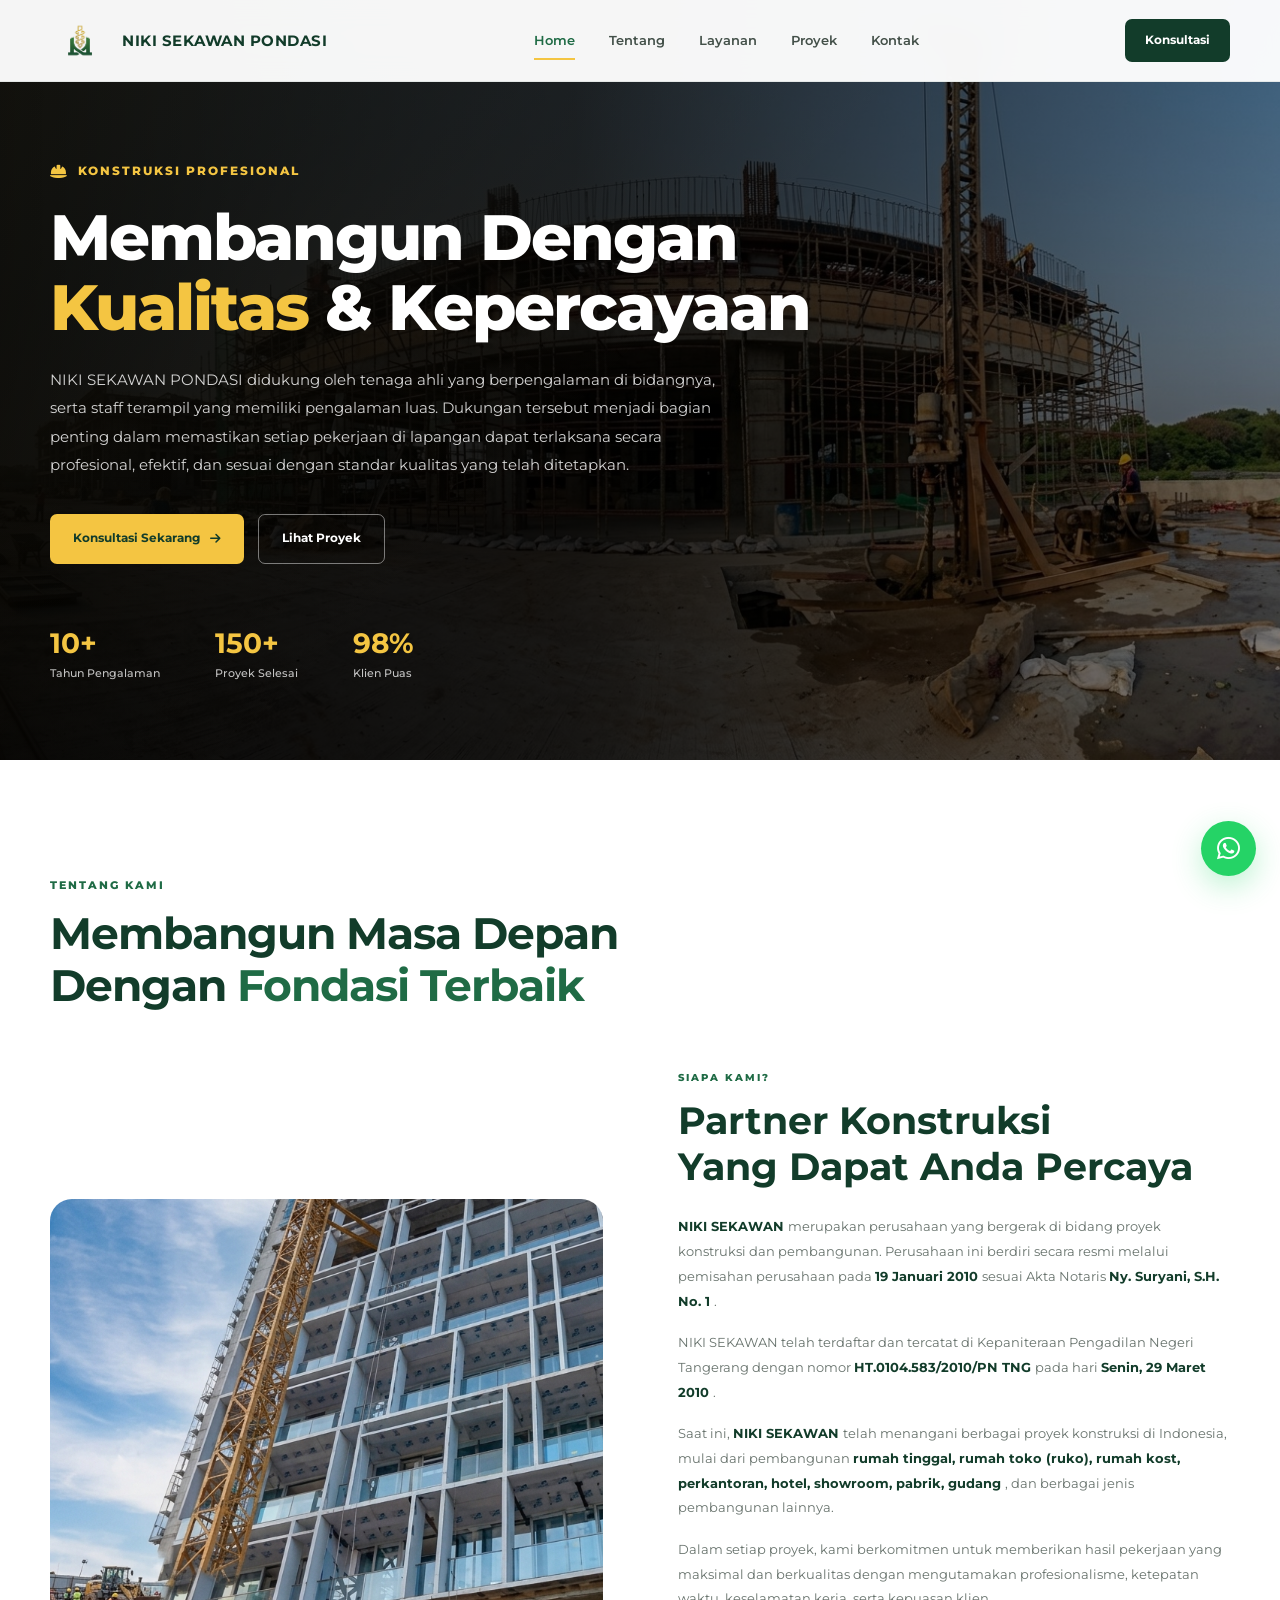
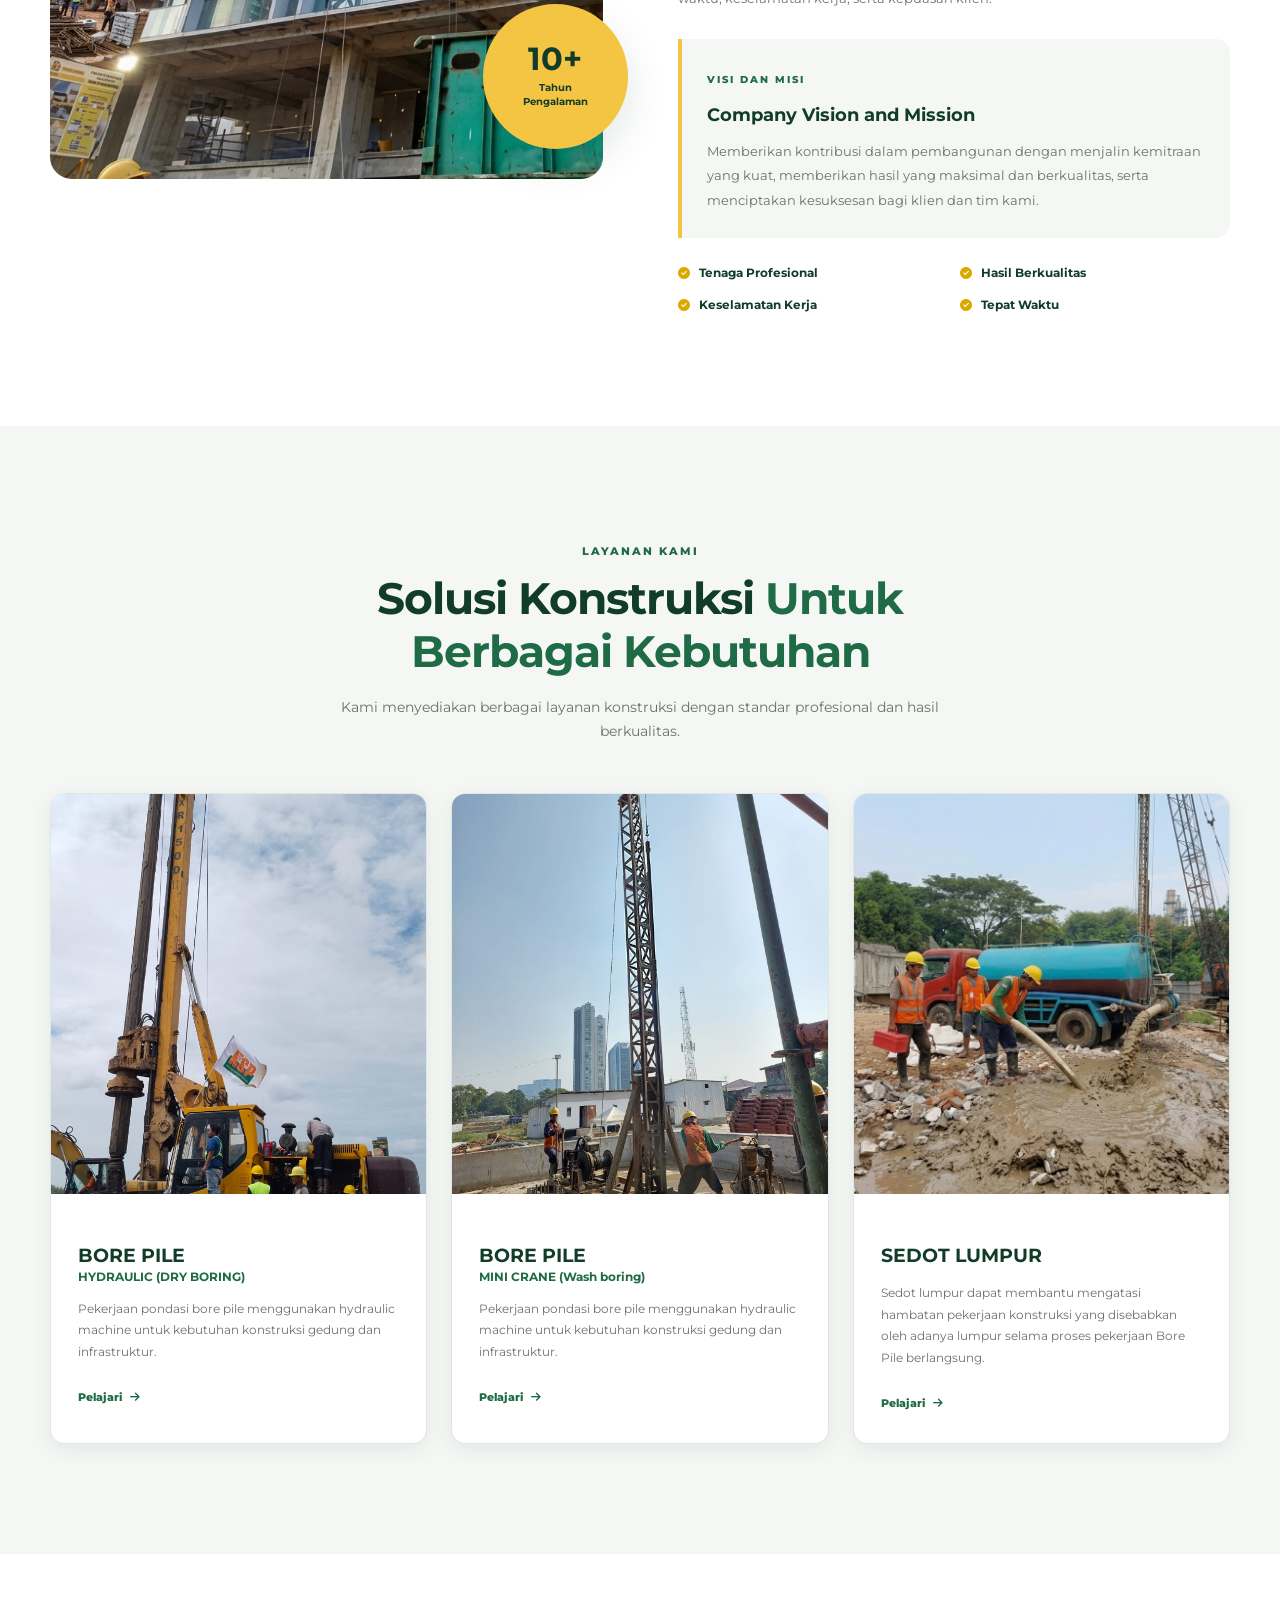
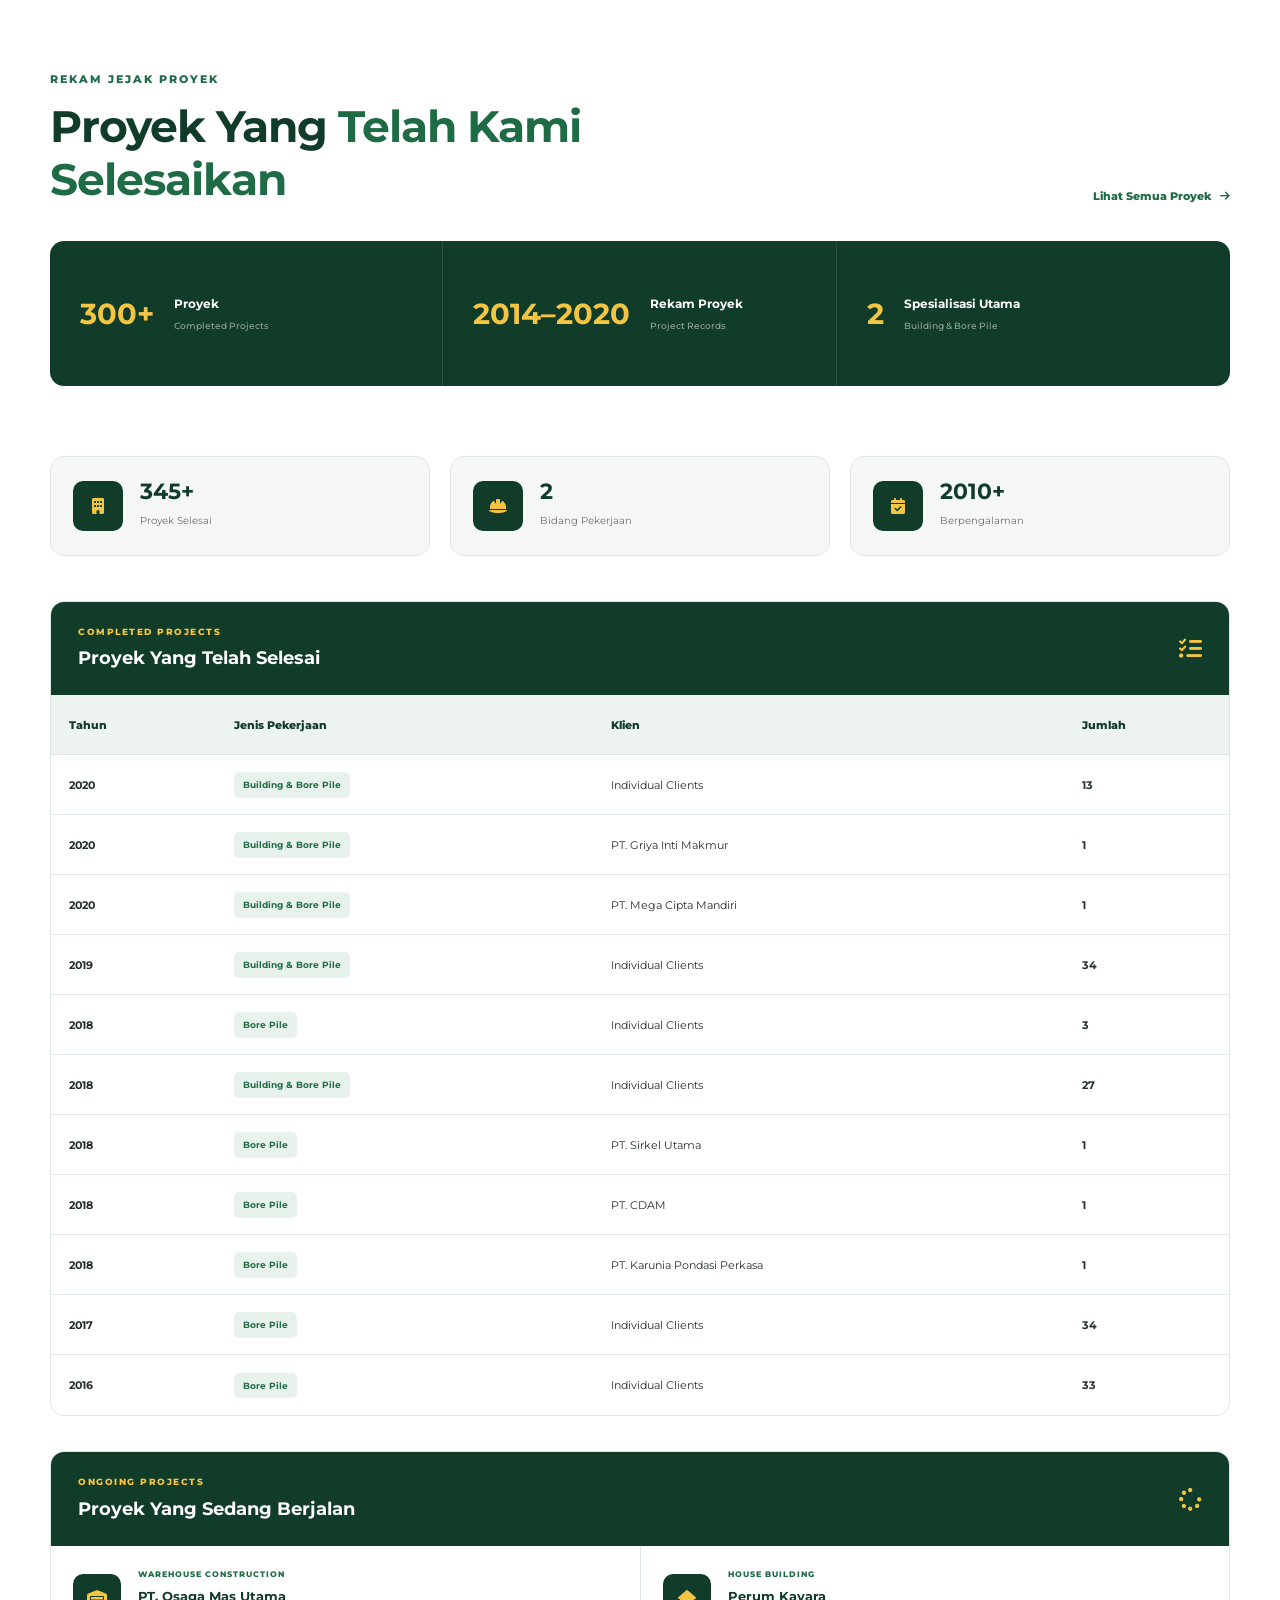
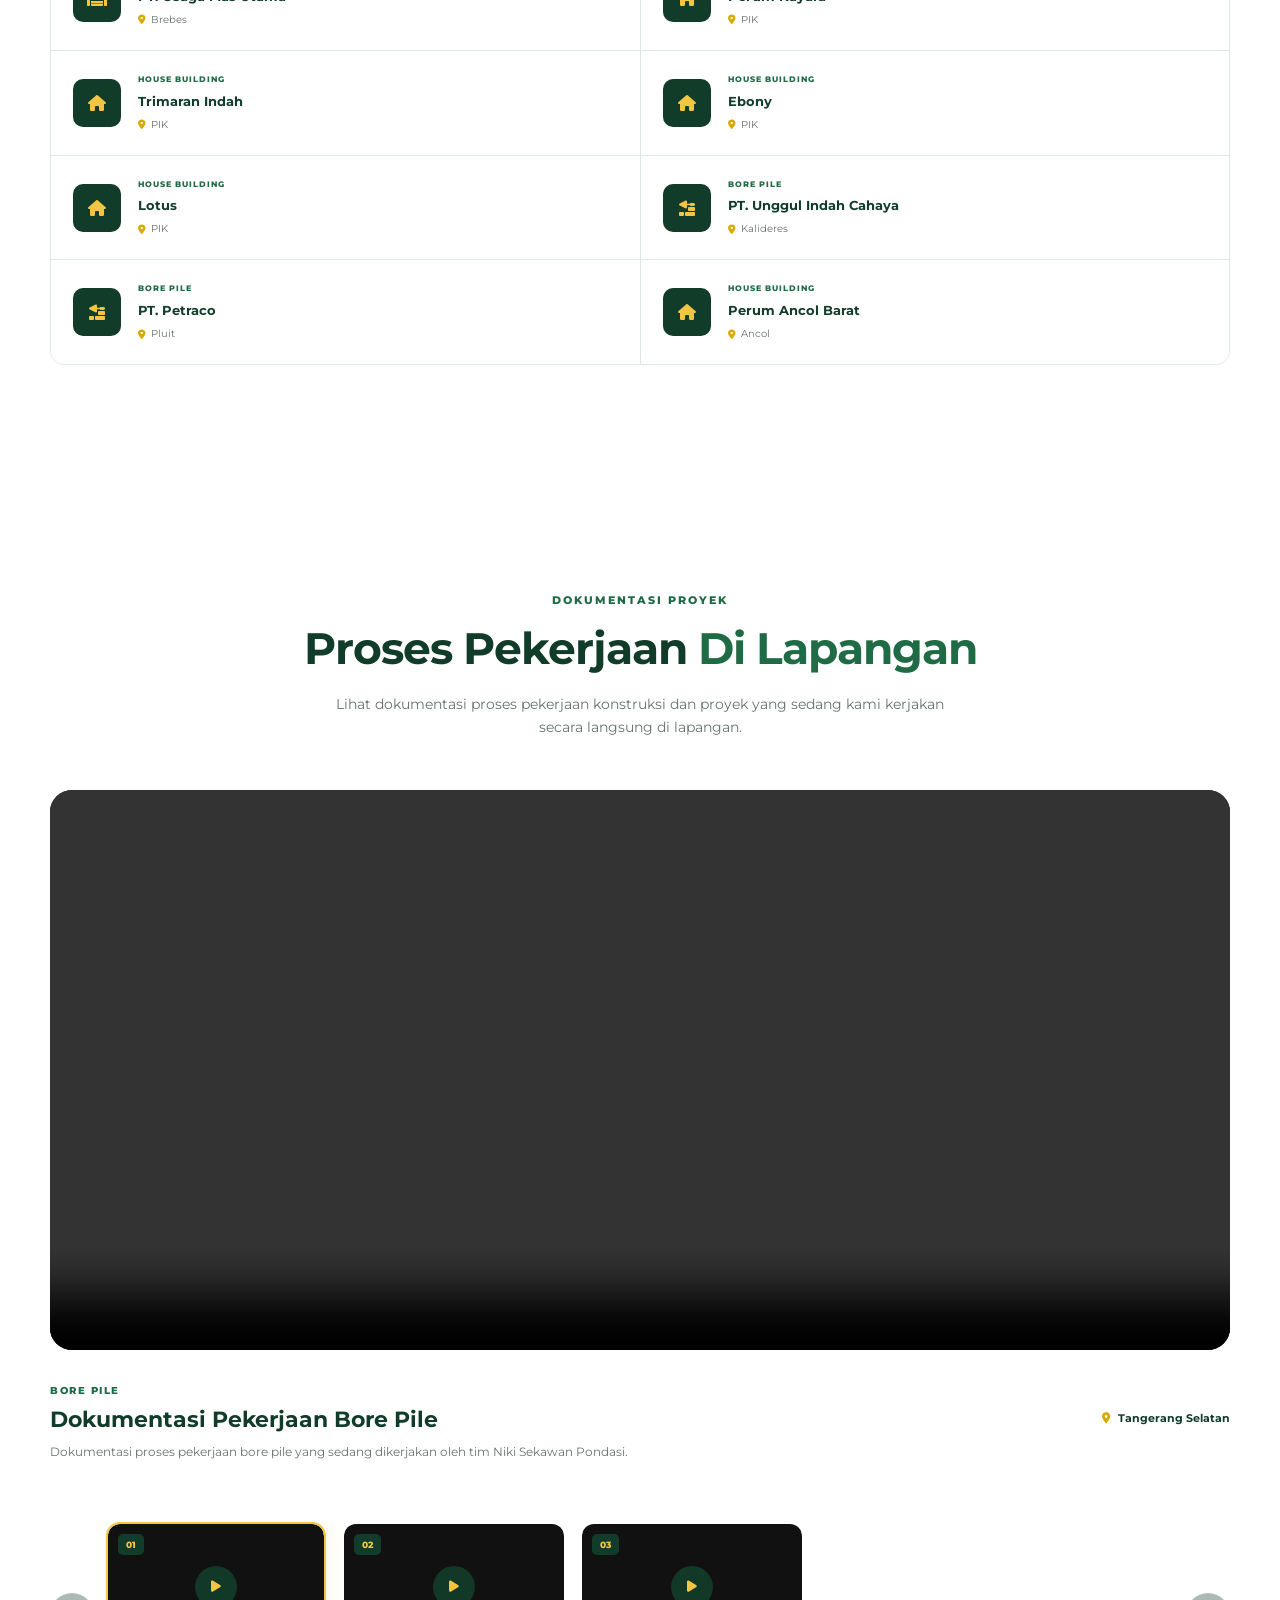
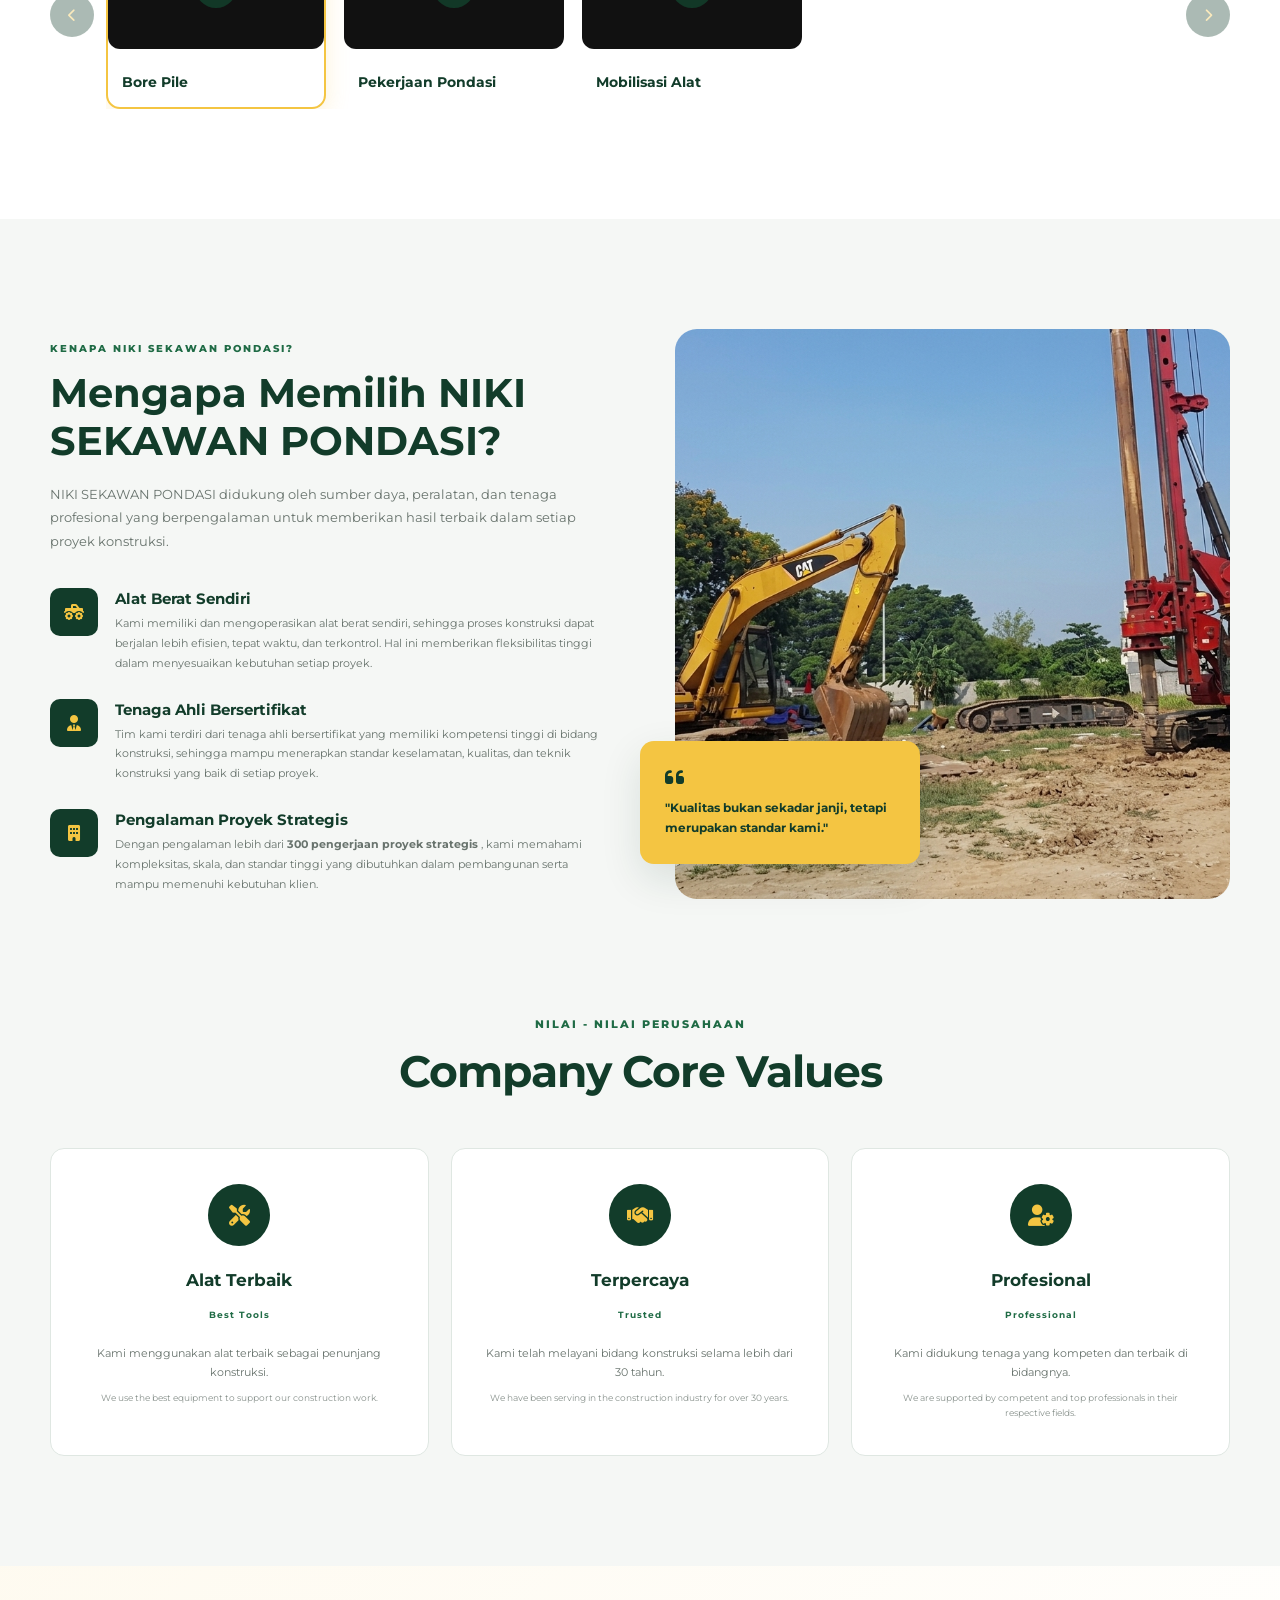
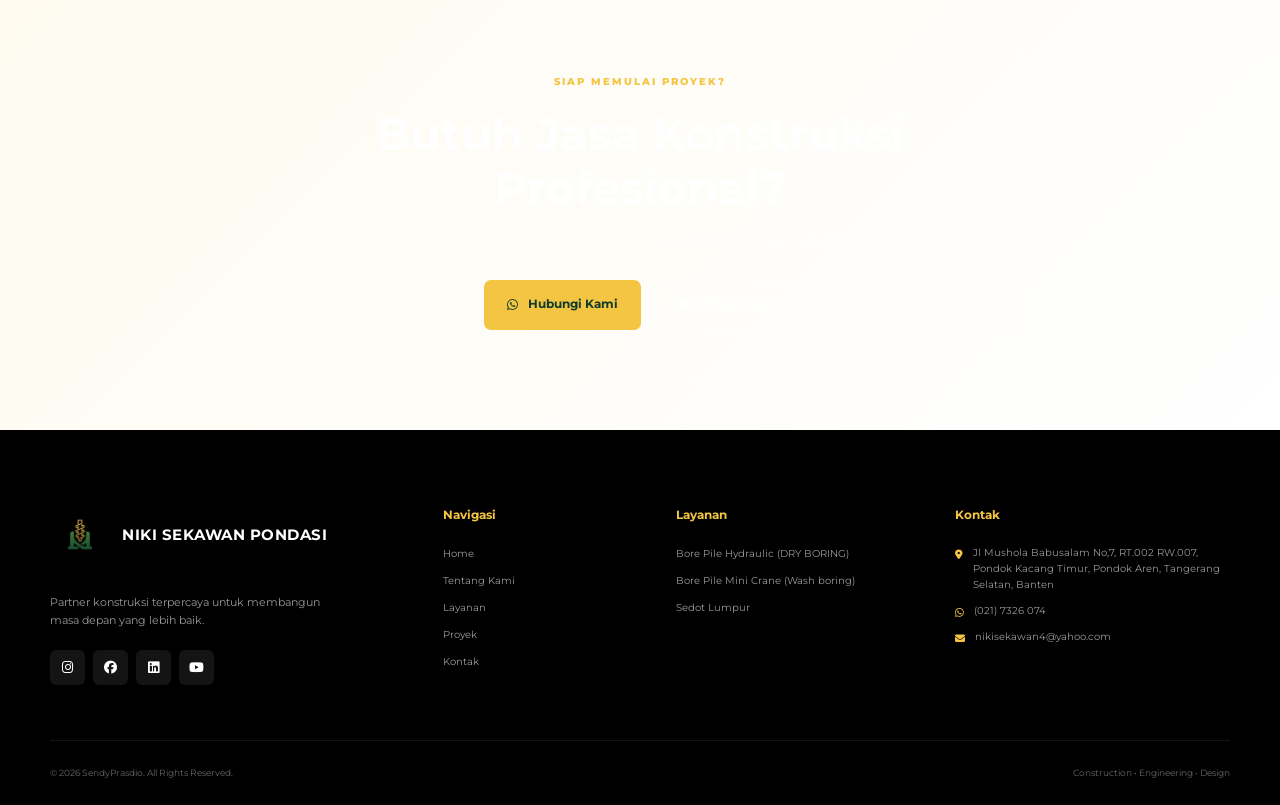
==== commit a196f348: "Add files via upload" ====
--- a/index.html
+++ b/index.html
@@ -1,71 +1,126 @@
 <!DOCTYPE html>
 <html lang="id">
+
 <head>
+
     <meta charset="UTF-8">
     <meta name="viewport" content="width=device-width, initial-scale=1.0">
 
     <title>Nama Perusahaan| Perusahaan Konstruksi Profesional</title>
 
-    <meta name="description" content="BUILDPRO adalah perusahaan konstruksi profesional yang melayani pembangunan gedung, renovasi, infrastruktur dan interior.">
-
-    <!-- Google Fonts -->
+    <meta
+        name="description"
+        content="BUILDPRO adalah perusahaan konstruksi profesional yang melayani pembangunan gedung, renovasi, infrastruktur dan interior."
+    >
+
+    <!-- =========================================================
+         GOOGLE FONTS
+    ========================================================== -->
+
     <link rel="preconnect" href="https://fonts.googleapis.com">
     <link rel="preconnect" href="https://fonts.gstatic.com" crossorigin>
 
-    <link href="https://fonts.googleapis.com/css2?family=Montserrat:wght@400;500;600;700;800&display=swap" rel="stylesheet">
-
-    <!-- Font Awesome -->
-    <link rel="stylesheet"
-          href="https://cdnjs.cloudflare.com/ajax/libs/font-awesome/6.5.2/css/all.min.css">
+    <link
+        href="https://fonts.googleapis.com/css2?family=Montserrat:wght@400;500;600;700;800&display=swap"
+        rel="stylesheet"
+    >
+
+
+    <!-- =========================================================
+         FONT AWESOME
+    ========================================================== -->
+
+    <link
+        rel="stylesheet"
+        href="https://cdnjs.cloudflare.com/ajax/libs/font-awesome/6.5.2/css/all.min.css"
+    >
+
+
+    <!-- =========================================================
+         CSS
+    ========================================================== -->
 
     <link rel="stylesheet" href="style.css">
+
 </head>
 
+
 <body>
 
-<!-- ================= NAVBAR ================= -->
+
+<!-- =========================================================
+     NAVBAR
+========================================================= -->
 
 <header class="navbar">
 
     <div class="container nav-container">
 
         <!-- LOGO + NAMA PERUSAHAAN -->
+
         <a href="#home" class="logo">
 
             <span class="logo-icon">
-                <img src="LogoNSP.png" alt="Niki Sekawan Pondasi">
+
+                <img
+                    src="LogoNSP.png"
+                    alt="Niki Sekawan Pondasi"
+                >
+
             </span>
 
-            <strong>NIKI SEKAWAN PONDASI</strong>
+            <strong>
+                NIKI SEKAWAN PONDASI
+            </strong>
 
         </a>
 
 
         <!-- MENU -->
+
         <nav class="nav-menu">
 
-            <a href="#home" class="active">Home</a>
-
-            <a href="#tentang">Tentang</a>
-
-            <a href="#layanan">Layanan</a>
-
-            <a href="#proyek">Proyek</a>
-
-            <a href="#kontak">Kontak</a>
+            <a href="#home" class="active">
+                Home
+            </a>
+
+            <a href="#tentang">
+                Tentang
+            </a>
+
+            <a href="#layanan">
+                Layanan
+            </a>
+
+            <a href="#proyek">
+                Proyek
+            </a>
+
+            <a href="#kontak">
+                Kontak
+            </a>
 
         </nav>
 
 
         <!-- BUTTON -->
+
         <a href="#kontak" class="nav-button">
             Konsultasi
         </a>
 
 
         <!-- MOBILE MENU -->
-        <button class="menu-toggle" id="menuToggle">
+
+        <button
+            class="menu-toggle"
+            id="menuToggle"
+            type="button"
+            aria-label="Buka menu"
+        >
+
             <i class="fa-solid fa-bars"></i>
+
         </button>
 
     </div>
@@ -73,45 +128,74 @@
 </header>
 
 
-<!-- ================= HERO ================= -->
+<!-- =========================================================
+     HERO
+========================================================= -->
 
 <section class="hero" id="home">
 
     <div class="hero-overlay"></div>
 
+
     <div class="container hero-container">
 
         <div class="hero-content">
 
             <span class="hero-label">
+
                 <i class="fa-solid fa-hard-hat"></i>
+
                 KONSTRUKSI PROFESIONAL
+
             </span>
 
+
             <h1>
+
                 Membangun Dengan
-                <span>Kualitas</span>
+
+                <span>
+                    Kualitas
+                </span>
+
                 & Kepercayaan
+
             </h1>
 
+
             <p>
+
                 NIKI SEKAWAN PONDASI didukung oleh tenaga ahli yang berpengalaman
                 di bidangnya, serta staff terampil yang memiliki pengalaman
                 luas. Dukungan tersebut menjadi bagian penting dalam
                 memastikan setiap pekerjaan di lapangan dapat terlaksana
                 secara profesional, efektif, dan sesuai dengan standar
                 kualitas yang telah ditetapkan.
+
             </p>
 
+
             <div class="hero-buttons">
 
-                <a href="#kontak" class="btn btn-primary">
+                <a
+                    href="#kontak"
+                    class="btn btn-primary"
+                >
+
                     Konsultasi Sekarang
+
                     <i class="fa-solid fa-arrow-right"></i>
+
                 </a>
 
-                <a href="#proyek" class="btn btn-outline">
+
+                <a
+                    href="#proyek"
+                    class="btn btn-outline"
+                >
+
                     Lihat Proyek
+
                 </a>
 
             </div>
@@ -119,21 +203,46 @@
         </div>
 
 
+        <!-- HERO STATS -->
+
         <div class="hero-stats">
 
             <div>
-                <strong>10+</strong>
-                <span>Tahun Pengalaman</span>
-            </div>
+
+                <strong>
+                    10+
+                </strong>
+
+                <span>
+                    Tahun Pengalaman
+                </span>
+
+            </div>
+
 
             <div>
-                <strong>150+</strong>
-                <span>Proyek Selesai</span>
-            </div>
+
+                <strong>
+                    150+
+                </strong>
+
+                <span>
+                    Proyek Selesai
+                </span>
+
+            </div>
+
 
             <div>
-                <strong>98%</strong>
-                <span>Klien Puas</span>
+
+                <strong>
+                    98%
+                </strong>
+
+                <span>
+                    Klien Puas
+                </span>
+
             </div>
 
         </div>
@@ -143,40 +252,68 @@
 </section>
 
 
-<!-- ================= ABOUT ================= -->
+<!-- =========================================================
+     ABOUT
+========================================================= -->
 
 <section class="about section" id="tentang">
 
     <div class="container">
 
+
+        <!-- SECTION HEADING -->
+
         <div class="section-heading">
 
-            <span>TENTANG KAMI</span>
+            <span>
+                TENTANG KAMI
+            </span>
 
             <h2>
+
                 Membangun Masa Depan
+
                 <br>
-                Dengan <strong>Fondasi Terbaik</strong>
+
+                Dengan
+                <strong>
+                    Fondasi Terbaik
+                </strong>
+
             </h2>
 
         </div>
 
 
+        <!-- ABOUT GRID -->
+
         <div class="about-grid">
 
+
+            <!-- ABOUT IMAGE -->
+
             <div class="about-image">
 
                 <img
-                    src="GambarUtama.jfif"alt="konstruksi">
+                    src="GambarUtama.jfif"
+                    alt="konstruksi"
+                >
+
 
                 <div class="experience-box">
 
-                    <strong>10+</strong>
+                    <strong>
+                        10+
+                    </strong>
 
                     <span>
+
                         Tahun
+
                         <br>
+
                         Pengalaman
+
                     </span>
 
                 </div>
@@ -184,165 +321,275 @@
             </div>
 
 
-        <div class="about-content">
-
-            <span class="small-title">
-                SIAPA KAMI?
+            <!-- ABOUT CONTENT -->
+
+            <div class="about-content">
+
+                <span class="small-title">
+                    SIAPA KAMI?
+                </span>
+
+
+                <h3>
+
+                    Partner Konstruksi
+
+                    <br>
+
+                    Yang Dapat Anda Percaya
+
+                </h3>
+
+
+                <p>
+
+                    <strong>
+                        NIKI SEKAWAN
+                    </strong>
+
+                    merupakan perusahaan yang bergerak
+                    di bidang proyek konstruksi dan pembangunan.
+                    Perusahaan ini berdiri secara resmi melalui
+                    pemisahan perusahaan pada
+
+                    <strong>
+                        19 Januari 2010
+                    </strong>
+
+                    sesuai Akta Notaris
+
+                    <strong>
+                        Ny. Suryani, S.H. No. 1
+                    </strong>.
+
+                </p>
+
+
+                <p>
+
+                    NIKI SEKAWAN telah terdaftar dan tercatat
+                    di Kepaniteraan Pengadilan Negeri Tangerang
+                    dengan nomor
+
+                    <strong>
+                        HT.0104.583/2010/PN TNG
+                    </strong>
+
+                    pada hari
+
+                    <strong>
+                        Senin, 29 Maret 2010
+                    </strong>.
+
+                </p>
+
+
+                <p>
+
+                    Saat ini,
+
+                    <strong>
+                        NIKI SEKAWAN
+                    </strong>
+
+                    telah menangani berbagai proyek konstruksi
+                    di Indonesia, mulai dari pembangunan
+
+                    <strong>
+                        rumah tinggal, rumah toko (ruko),
+                        rumah kost, perkantoran, hotel, showroom,
+                        pabrik, gudang
+                    </strong>,
+
+                    dan berbagai jenis pembangunan lainnya.
+
+                </p>
+
+
+                <p>
+
+                    Dalam setiap proyek, kami berkomitmen
+                    untuk memberikan hasil pekerjaan yang
+                    maksimal dan berkualitas dengan mengutamakan
+                    profesionalisme, ketepatan waktu,
+                    keselamatan kerja, serta kepuasan klien.
+
+                </p>
+
+
+                <!-- =================================================
+                     VISI & MISI
+                ================================================== -->
+
+                <div class="about-vision">
+
+                    <span class="small-title">
+                        VISI DAN MISI
+                    </span>
+
+
+                    <h4>
+                        Company Vision and Mission
+                    </h4>
+
+
+                    <p>
+
+                        Memberikan kontribusi dalam pembangunan
+                        dengan menjalin kemitraan yang kuat,
+                        memberikan hasil yang maksimal dan
+                        berkualitas, serta menciptakan kesuksesan
+                        bagi klien dan tim kami.
+
+                    </p>
+
+                </div>
+
+
+                <!-- =================================================
+                     KEUNGGULAN
+                ================================================== -->
+
+                <div class="about-points">
+
+                    <div>
+
+                        <i class="fa-solid fa-circle-check"></i>
+
+                        Tenaga Profesional
+
+                    </div>
+
+
+                    <div>
+
+                        <i class="fa-solid fa-circle-check"></i>
+
+                        Hasil Berkualitas
+
+                    </div>
+
+
+                    <div>
+
+                        <i class="fa-solid fa-circle-check"></i>
+
+                        Keselamatan Kerja
+
+                    </div>
+
+
+                    <div>
+
+                        <i class="fa-solid fa-circle-check"></i>
+
+                        Tepat Waktu
+
+                    </div>
+
+                </div>
+
+            </div>
+
+        </div>
+
+    </div>
+
+</section>
+
+
+<!-- =========================================================
+     SERVICES
+========================================================= -->
+
+<section class="services section" id="layanan">
+
+    <div class="container">
+
+
+        <!-- SECTION HEADING -->
+
+        <div class="section-heading center">
+
+            <span>
+                LAYANAN KAMI
             </span>
 
-            <h3>
-                Partner Konstruksi
-                <br>
-                Yang Dapat Anda Percaya
-            </h3>
+
+            <h2>
+
+                Solusi Konstruksi
+
+                <strong>
+                    Untuk Berbagai Kebutuhan
+                </strong>
+
+            </h2>
+
 
             <p>
-                <strong>NIKI SEKAWAN</strong> merupakan perusahaan yang bergerak
-                di bidang proyek konstruksi dan pembangunan. Perusahaan ini berdiri
-                secara resmi melalui pemisahan perusahaan pada
-                <strong>19 Januari 2010</strong> sesuai Akta Notaris
-                <strong>Ny. Suryani, S.H. No. 1</strong>.
-            </p>
-
-            <p>
-                NIKI SEKAWAN telah terdaftar dan tercatat di Kepaniteraan
-                Pengadilan Negeri Tangerang dengan nomor
-                <strong>HT.0104.583/2010/PN TNG</strong> pada hari
-                <strong>Senin, 29 Maret 2010</strong>.
-            </p>
-
-            <p>
-                Saat ini, <strong>NIKI SEKAWAN</strong> telah menangani berbagai
-                proyek konstruksi di Indonesia, mulai dari pembangunan
-                <strong>rumah tinggal, rumah toko (ruko), rumah kost, perkantoran,
-                hotel, showroom, pabrik, gudang</strong>, dan berbagai jenis
-                pembangunan lainnya.
-            </p>
-
-            <p>
-                Dalam setiap proyek, kami berkomitmen untuk memberikan hasil pekerjaan
-                yang maksimal dan berkualitas dengan mengutamakan profesionalisme,
-                ketepatan waktu, keselamatan kerja, serta kepuasan klien.
-            </p>
-
-
-            <!-- ================= VISI & MISI ================= -->
-
-            <div class="about-vision">
-
-                <span class="small-title">
-                    VISI DAN MISI
-                </span>
-
-                <h4>
-                    Company Vision and Mission
-                </h4>
-
-                <p>
-                    Memberikan kontribusi dalam pembangunan dengan menjalin
-                    kemitraan yang kuat, memberikan hasil yang maksimal dan
-                    berkualitas, serta menciptakan kesuksesan bagi klien
-                    dan tim kami.
-                </p>
-
-            </div>
-
-
-     <!-- ================= KEUNGGULAN ================= -->
-
-                        <div class="about-points">
-
-                            <div>
-                                <i class="fa-solid fa-circle-check"></i>
-                                Tenaga Profesional
-                            </div>
-
-                            <div>
-                                <i class="fa-solid fa-circle-check"></i>
-                                Hasil Berkualitas
-                            </div>
-
-                            <div>
-                                <i class="fa-solid fa-circle-check"></i>
-                                Keselamatan Kerja
-                            </div>
-
-                            <div>
-                                <i class="fa-solid fa-circle-check"></i>
-                                Tepat Waktu
-                            </div>
-
-                        </div>
-
-                    </div>
-
-                </div>
-
-            </div>
-
-        </div>
-
-    </div>
-
-</section>
-
-
-<!-- ================= SERVICES ================= -->
-
-<section class="services section" id="layanan">
-
-    <div class="container">
-
-        <div class="section-heading center">
-
-            <span>LAYANAN KAMI</span>
-
-            <h2>
-                Solusi Konstruksi
-                <strong>Untuk Berbagai Kebutuhan</strong>
-            </h2>
-
-            <p>
+
                 Kami menyediakan berbagai layanan konstruksi
                 dengan standar profesional dan hasil berkualitas.
+
             </p>
 
         </div>
 
 
+        <!-- SERVICE GRID -->
+
         <div class="service-grid">
 
 
-         <!-- SERVICE 1 -->
+            <!-- =================================================
+                 SERVICE 1
+            ================================================== -->
 
             <div class="service-card">
 
                 <div class="service-image">
-                    <img 
-                        src="BORE PILE HYDRAULIC.jpeg" 
-                        alt="BORE PILE HYDRAULIC (DRY BORING)">
-                </div>
+
+                    <img
+                        src="BORE PILE HYDRAULIC.jpeg"
+                        alt="BORE PILE HYDRAULIC (DRY BORING)"
+                    >
+
+                </div>
+
 
                 <div class="service-content">
 
                     <span class="service-category">
-                        
                     </span>
 
+
                     <h3>
+
                         BORE PILE
-                        <strong>HYDRAULIC (DRY BORING)</strong>
+
+                        <strong>
+                            HYDRAULIC (DRY BORING)
+                        </strong>
+
                     </h3>
 
+
                     <p>
+
                         Pekerjaan pondasi bore pile menggunakan
                         hydraulic machine untuk kebutuhan konstruksi
                         gedung dan infrastruktur.
+
                     </p>
 
+
                     <a href="borepile.html">
+
                         Pelajari
+
                         <i class="fa-solid fa-arrow-right"></i>
+
                     </a>
 
                 </div>
@@ -350,38 +597,54 @@
             </div>
 
 
-            <!-- SERVICE 2 -->
-
-            <!-- SERVICE 1 -->
+            <!-- =================================================
+                 SERVICE 2
+            ================================================== -->
 
             <div class="service-card">
 
                 <div class="service-image">
-                    <img 
-                        src="BORE PILE MINI CRANE.jpeg" 
-                        alt="BORE PILE MINI CRANE (Wash boring)">
-                </div>
+
+                    <img
+                        src="BORE PILE MINI CRANE.jpeg"
+                        alt="BORE PILE MINI CRANE (Wash boring)"
+                    >
+
+                </div>
+
 
                 <div class="service-content">
 
                     <span class="service-category">
-                        
                     </span>
 
+
                     <h3>
+
                         BORE PILE
-                        <strong>MINI CRANE (Wash boring)</strong>
+
+                        <strong>
+                            MINI CRANE (Wash boring)
+                        </strong>
+
                     </h3>
 
+
                     <p>
+
                         Pekerjaan pondasi bore pile menggunakan
                         hydraulic machine untuk kebutuhan konstruksi
                         gedung dan infrastruktur.
+
                     </p>
 
+
                     <a href="borepilecrane.html">
+
                         Pelajari
+
                         <i class="fa-solid fa-arrow-right"></i>
+
                     </a>
 
                 </div>
@@ -389,37 +652,49 @@
             </div>
 
 
-            <!-- SERVICE 3 -->
-
-            <!-- SERVICE 1 -->
+            <!-- =================================================
+                 SERVICE 3
+            ================================================== -->
 
             <div class="service-card">
 
                 <div class="service-image">
-                    <img 
-                        src="Gambarsedotlumpur.jpg" 
-                        alt="SEDOT LUMPUR">
-                </div>
+
+                    <img
+                        src="Gambarsedotlumpur.jpg"
+                        alt="SEDOT LUMPUR"
+                    >
+
+                </div>
+
 
                 <div class="service-content">
 
                     <span class="service-category">
-                        
                     </span>
+
 
                     <h3>
                         SEDOT LUMPUR
                     </h3>
 
+
                     <p>
-                        Sedot lumpur dapat membantu mengatasi hambatan pekerjaan konstruksi 
-                        yang disebabkan oleh adanya lumpur selama proses pekerjaan Bore Pile 
-                        berlangsung.
+
+                        Sedot lumpur dapat membantu mengatasi
+                        hambatan pekerjaan konstruksi yang disebabkan
+                        oleh adanya lumpur selama proses pekerjaan
+                        Bore Pile berlangsung.
+
                     </p>
 
+
                     <a href="sedotlumpur.html">
+
                         Pelajari
+
                         <i class="fa-solid fa-arrow-right"></i>
+
                     </a>
 
                 </div>
@@ -433,12 +708,17 @@
 </section>
 
 
-<!-- ================= PROJECT ================= -->
+<!-- =========================================================
+     PROJECT
+========================================================= -->
+
 <section class="projects section" id="proyek">
 
     <div class="container">
 
-        <!-- ================= PROJECT HEADING ================= -->
+
+        <!-- PROJECT HEADING -->
+
         <div class="project-heading">
 
             <div class="section-heading">
@@ -447,23 +727,40 @@
                     REKAM JEJAK PROYEK
                 </span>
 
+
                 <h2>
+
                     Proyek Yang
-                    <strong>Telah Kami Selesaikan</strong>
+
+                    <strong>
+                        Telah Kami Selesaikan
+                    </strong>
+
                 </h2>
 
             </div>
 
-            <a href="proyek.html" class="text-button">
+
+            <a
+                href="proyek.html"
+                class="text-button"
+            >
+
                 Lihat Semua Proyek
+
                 <i class="fa-solid fa-arrow-right"></i>
+
             </a>
 
         </div>
 
 
-        <!-- ================= PROJECT SUMMARY ================= -->
+        <!-- =================================================
+             PROJECT SUMMARY
+        ================================================== -->
+
         <div class="project-summary">
+
 
             <div class="summary-item">
 
@@ -471,11 +768,15 @@
                     300+
                 </strong>
 
+
                 <span>
+
                     Proyek
+
                     <small>
                         Completed Projects
                     </small>
+
                 </span>
 
             </div>
@@ -487,11 +788,15 @@
                     2014–2020
                 </strong>
 
+
                 <span>
+
                     Rekam Proyek
+
                     <small>
                         Project Records
                     </small>
+
                 </span>
 
             </div>
@@ -503,11 +808,15 @@
                     2
                 </strong>
 
+
                 <span>
+
                     Spesialisasi Utama
+
                     <small>
                         Building & Bore Pile
                     </small>
+
                 </span>
 
             </div>
@@ -515,18 +824,32 @@
         </div>
 
 
-        <!-- ================= PROJECT STATISTIC ================= -->
+        <!-- =================================================
+             PROJECT STATISTIC
+        ================================================== -->
+
         <div class="project-stats">
 
+
             <div class="project-stat">
 
                 <div class="stat-icon">
+
                     <i class="fa-solid fa-building"></i>
-                </div>
+
+                </div>
+
 
                 <div>
-                    <strong>345+</strong>
-                    <span>Proyek Selesai</span>
+
+                    <strong>
+                        345+
+                    </strong>
+
+                    <span>
+                        Proyek Selesai
+                    </span>
+
                 </div>
 
             </div>
@@ -535,12 +858,22 @@
             <div class="project-stat">
 
                 <div class="stat-icon">
+
                     <i class="fa-solid fa-hard-hat"></i>
-                </div>
+
+                </div>
+
 
                 <div>
-                    <strong>2</strong>
-                    <span>Bidang Pekerjaan</span>
+
+                    <strong>
+                        2
+                    </strong>
+
+                    <span>
+                        Bidang Pekerjaan
+                    </span>
+
                 </div>
 
             </div>
@@ -549,12 +882,22 @@
             <div class="project-stat">
 
                 <div class="stat-icon">
+
                     <i class="fa-solid fa-calendar-check"></i>
-                </div>
+
+                </div>
+
 
                 <div>
-                    <strong>2010+</strong>
-                    <span>Berpengalaman</span>
+
+                    <strong>
+                        2010+
+                    </strong>
+
+                    <span>
+                        Berpengalaman
+                    </span>
+
                 </div>
 
             </div>
@@ -562,8 +905,12 @@
         </div>
 
 
-        <!-- ================= COMPLETED PROJECTS ================= -->
+        <!-- =================================================
+             COMPLETED PROJECTS
+        ================================================== -->
+
         <div class="project-table-wrapper">
+
 
             <div class="project-table-title">
 
@@ -573,21 +920,26 @@
                         COMPLETED PROJECTS
                     </span>
 
+
                     <h3>
                         Proyek Yang Telah Selesai
                     </h3>
 
                 </div>
 
+
                 <i class="fa-solid fa-list-check"></i>
 
             </div>
 
 
             <!-- PROJECT TABLE -->
+
             <div class="project-table">
 
+
                 <!-- HEADER -->
+
                 <div class="project-row project-header">
 
                     <div>
@@ -609,24 +961,34 @@
                 </div>
 
 
-                <!-- ================= 2020 ================= -->
-
-                <div class="project-row" data-category="building">
+                <!-- =================================================
+                     2020
+                ================================================== -->
+
+                <div
+                    class="project-row"
+                    data-category="building"
+                >
 
                     <div>
                         <strong>2020</strong>
                     </div>
 
-                    <div>
+
+                    <div>
+
                         <span class="project-badge">
                             Building & Bore Pile
                         </span>
-                    </div>
+
+                    </div>
+
 
                     <div>
                         Individual Clients
                     </div>
 
+
                     <div>
                         <strong>13</strong>
                     </div>
@@ -634,22 +996,30 @@
                 </div>
 
 
-                <div class="project-row" data-category="building">
+                <div
+                    class="project-row"
+                    data-category="building"
+                >
 
                     <div>
                         <strong>2020</strong>
                     </div>
 
-                    <div>
+
+                    <div>
+
                         <span class="project-badge">
                             Building & Bore Pile
                         </span>
-                    </div>
+
+                    </div>
+
 
                     <div>
                         PT. Griya Inti Makmur
                     </div>
 
+
                     <div>
                         <strong>1</strong>
                     </div>
@@ -657,22 +1027,30 @@
                 </div>
 
 
-                <div class="project-row" data-category="building">
+                <div
+                    class="project-row"
+                    data-category="building"
+                >
 
                     <div>
                         <strong>2020</strong>
                     </div>
 
-                    <div>
+
+                    <div>
+
                         <span class="project-badge">
                             Building & Bore Pile
                         </span>
-                    </div>
+
+                    </div>
+
 
                     <div>
                         PT. Mega Cipta Mandiri
                     </div>
 
+
                     <div>
                         <strong>1</strong>
                     </div>
@@ -680,24 +1058,34 @@
                 </div>
 
 
-                <!-- ================= 2019 ================= -->
-
-                <div class="project-row" data-category="building">
+                <!-- =================================================
+                     2019
+                ================================================== -->
+
+                <div
+                    class="project-row"
+                    data-category="building"
+                >
 
                     <div>
                         <strong>2019</strong>
                     </div>
 
-                    <div>
+
+                    <div>
+
                         <span class="project-badge">
                             Building & Bore Pile
                         </span>
-                    </div>
+
+                    </div>
+
 
                     <div>
                         Individual Clients
                     </div>
 
+
                     <div>
                         <strong>34</strong>
                     </div>
@@ -705,24 +1093,34 @@
                 </div>
 
 
-                <!-- ================= 2018 ================= -->
-
-                <div class="project-row" data-category="bore-pile">
+                <!-- =================================================
+                     2018
+                ================================================== -->
+
+                <div
+                    class="project-row"
+                    data-category="bore-pile"
+                >
 
                     <div>
                         <strong>2018</strong>
                     </div>
 
-                    <div>
+
+                    <div>
+
                         <span class="project-badge">
                             Bore Pile
                         </span>
-                    </div>
+
+                    </div>
+
 
                     <div>
                         Individual Clients
                     </div>
 
+
                     <div>
                         <strong>3</strong>
                     </div>
@@ -730,22 +1128,30 @@
                 </div>
 
 
-                <div class="project-row" data-category="building">
+                <div
+                    class="project-row"
+                    data-category="building"
+                >
 
                     <div>
                         <strong>2018</strong>
                     </div>
 
-                    <div>
+
+                    <div>
+
                         <span class="project-badge">
                             Building & Bore Pile
                         </span>
-                    </div>
+
+                    </div>
+
 
                     <div>
                         Individual Clients
                     </div>
 
+
                     <div>
                         <strong>27</strong>
                     </div>
@@ -753,22 +1159,30 @@
                 </div>
 
 
-                <div class="project-row" data-category="bore-pile">
+                <div
+                    class="project-row"
+                    data-category="bore-pile"
+                >
 
                     <div>
                         <strong>2018</strong>
                     </div>
 
-                    <div>
+
+                    <div>
+
                         <span class="project-badge">
                             Bore Pile
                         </span>
-                    </div>
+
+                    </div>
+
 
                     <div>
                         PT. Sirkel Utama
                     </div>
 
+
                     <div>
                         <strong>1</strong>
                     </div>
@@ -776,22 +1190,30 @@
                 </div>
 
 
-                <div class="project-row" data-category="bore-pile">
+                <div
+                    class="project-row"
+                    data-category="bore-pile"
+                >
 
                     <div>
                         <strong>2018</strong>
                     </div>
 
-                    <div>
+
+                    <div>
+
                         <span class="project-badge">
                             Bore Pile
                         </span>
-                    </div>
+
+                    </div>
+
 
                     <div>
                         PT. CDAM
                     </div>
 
+
                     <div>
                         <strong>1</strong>
                     </div>
@@ -799,22 +1221,30 @@
                 </div>
 
 
-                <div class="project-row" data-category="bore-pile">
+                <div
+                    class="project-row"
+                    data-category="bore-pile"
+                >
 
                     <div>
                         <strong>2018</strong>
                     </div>
 
-                    <div>
+
+                    <div>
+
                         <span class="project-badge">
                             Bore Pile
                         </span>
-                    </div>
+
+                    </div>
+
 
                     <div>
                         PT. Karunia Pondasi Perkasa
                     </div>
 
+
                     <div>
                         <strong>1</strong>
                     </div>
@@ -822,24 +1252,34 @@
                 </div>
 
 
-                <!-- ================= 2017 ================= -->
-
-                <div class="project-row" data-category="bore-pile">
+                <!-- =================================================
+                     2017
+                ================================================== -->
+
+                <div
+                    class="project-row"
+                    data-category="bore-pile"
+                >
 
                     <div>
                         <strong>2017</strong>
                     </div>
 
-                    <div>
+
+                    <div>
+
                         <span class="project-badge">
                             Bore Pile
                         </span>
-                    </div>
+
+                    </div>
+
 
                     <div>
                         Individual Clients
                     </div>
 
+
                     <div>
                         <strong>34</strong>
                     </div>
@@ -847,24 +1287,34 @@
                 </div>
 
 
-                <!-- ================= 2016 ================= -->
-
-                <div class="project-row" data-category="bore-pile">
+                <!-- =================================================
+                     2016
+                ================================================== -->
+
+                <div
+                    class="project-row"
+                    data-category="bore-pile"
+                >
 
                     <div>
                         <strong>2016</strong>
                     </div>
 
-                    <div>
+
+                    <div>
+
                         <span class="project-badge">
                             Bore Pile
                         </span>
-                    </div>
+
+                    </div>
+
 
                     <div>
                         Individual Clients
                     </div>
 
+
                     <div>
                         <strong>33</strong>
                     </div>
@@ -876,8 +1326,12 @@
         </div>
 
 
-        <!-- ================= ONGOING PROJECTS ================= -->
+        <!-- =================================================
+             ONGOING PROJECTS
+        ================================================== -->
+
         <div class="ongoing-projects">
+
 
             <div class="project-table-title">
 
@@ -887,12 +1341,14 @@
                         ONGOING PROJECTS
                     </span>
 
+
                     <h3>
                         Proyek Yang Sedang Berjalan
                     </h3>
 
                 </div>
 
+
                 <i class="fa-solid fa-spinner"></i>
 
             </div>
@@ -902,11 +1358,15 @@
 
 
                 <!-- 1 -->
+
                 <div class="ongoing-card">
 
                     <div class="ongoing-icon">
+
                         <i class="fa-solid fa-warehouse"></i>
-                    </div>
+
+                    </div>
+
 
                     <div>
 
@@ -914,13 +1374,18 @@
                             WAREHOUSE CONSTRUCTION
                         </span>
 
+
                         <h4>
                             PT. Osaga Mas Utama
                         </h4>
 
+
                         <p>
+
                             <i class="fa-solid fa-location-dot"></i>
+
                             Brebes
+
                         </p>
 
                     </div>
@@ -929,11 +1394,15 @@
 
 
                 <!-- 2 -->
+
                 <div class="ongoing-card">
 
                     <div class="ongoing-icon">
+
                         <i class="fa-solid fa-house"></i>
-                    </div>
+
+                    </div>
+
 
                     <div>
 
@@ -941,13 +1410,18 @@
                             HOUSE BUILDING
                         </span>
 
+
                         <h4>
                             Perum Kayara
                         </h4>
 
+
                         <p>
+
                             <i class="fa-solid fa-location-dot"></i>
+
                             PIK
+
                         </p>
 
                     </div>
@@ -956,11 +1430,15 @@
 
 
                 <!-- 3 -->
+
                 <div class="ongoing-card">
 
                     <div class="ongoing-icon">
+
                         <i class="fa-solid fa-house"></i>
-                    </div>
+
+                    </div>
+
 
                     <div>
 
@@ -968,13 +1446,18 @@
                             HOUSE BUILDING
                         </span>
 
+
                         <h4>
                             Trimaran Indah
                         </h4>
 
+
                         <p>
+
                             <i class="fa-solid fa-location-dot"></i>
+
                             PIK
+
                         </p>
 
                     </div>
@@ -983,11 +1466,15 @@
 
 
                 <!-- 4 -->
+
                 <div class="ongoing-card">
 
                     <div class="ongoing-icon">
+
                         <i class="fa-solid fa-house"></i>
-                    </div>
+
+                    </div>
+
 
                     <div>
 
@@ -995,13 +1482,18 @@
                             HOUSE BUILDING
                         </span>
 
+
                         <h4>
                             Ebony
                         </h4>
 
+
                         <p>
+
                             <i class="fa-solid fa-location-dot"></i>
+
                             PIK
+
                         </p>
 
                     </div>
@@ -1010,11 +1502,15 @@
 
 
                 <!-- 5 -->
+
                 <div class="ongoing-card">
 
                     <div class="ongoing-icon">
+
                         <i class="fa-solid fa-house"></i>
-                    </div>
+
+                    </div>
+
 
                     <div>
 
@@ -1022,13 +1518,18 @@
                             HOUSE BUILDING
                         </span>
 
+
                         <h4>
                             Lotus
                         </h4>
 
+
                         <p>
+
                             <i class="fa-solid fa-location-dot"></i>
+
                             PIK
+
                         </p>
 
                     </div>
@@ -1037,11 +1538,15 @@
 
 
                 <!-- 6 -->
+
                 <div class="ongoing-card">
 
                     <div class="ongoing-icon">
+
                         <i class="fa-solid fa-trowel-bricks"></i>
-                    </div>
+
+                    </div>
+
 
                     <div>
 
@@ -1049,13 +1554,18 @@
                             BORE PILE
                         </span>
 
+
                         <h4>
                             PT. Unggul Indah Cahaya
                         </h4>
 
+
                         <p>
+
                             <i class="fa-solid fa-location-dot"></i>
+
                             Kalideres
+
                         </p>
 
                     </div>
@@ -1064,11 +1574,15 @@
 
 
                 <!-- 7 -->
+
                 <div class="ongoing-card">
 
                     <div class="ongoing-icon">
+
                         <i class="fa-solid fa-trowel-bricks"></i>
-                    </div>
+
+                    </div>
+
 
                     <div>
 
@@ -1076,13 +1590,18 @@
                             BORE PILE
                         </span>
 
+
                         <h4>
                             PT. Petraco
                         </h4>
 
+
                         <p>
+
                             <i class="fa-solid fa-location-dot"></i>
+
                             Pluit
+
                         </p>
 
                     </div>
@@ -1091,11 +1610,15 @@
 
 
                 <!-- 8 -->
+
                 <div class="ongoing-card">
 
                     <div class="ongoing-icon">
+
                         <i class="fa-solid fa-house"></i>
-                    </div>
+
+                    </div>
+
 
                     <div>
 
@@ -1103,19 +1626,23 @@
                             HOUSE BUILDING
                         </span>
 
+
                         <h4>
                             Perum Ancol Barat
                         </h4>
 
+
                         <p>
+
                             <i class="fa-solid fa-location-dot"></i>
+
                             Ancol
+
                         </p>
 
                     </div>
 
                 </div>
-
 
             </div>
 
@@ -1130,11 +1657,15 @@
      PROJECT DOCUMENTATION
 ========================================================= -->
 
-<section class="project-documentation section" id="dokumentasi">
+<section
+    class="project-documentation section"
+    id="dokumentasi"
+>
 
     <div class="container">
 
-        <!-- ================= HEADING ================= -->
+
+        <!-- HEADING -->
 
         <div class="section-heading center">
 
@@ -1142,15 +1673,24 @@
                 DOKUMENTASI PROYEK
             </span>
 
+
             <h2>
+
                 Proses Pekerjaan
-                <strong>Di Lapangan</strong>
+
+                <strong>
+                    Di Lapangan
+                </strong>
+
             </h2>
 
+
             <p>
+
                 Lihat dokumentasi proses pekerjaan konstruksi
                 dan proyek yang sedang kami kerjakan secara langsung
                 di lapangan.
+
             </p>
 
         </div>
@@ -1161,6 +1701,7 @@
         ====================================================== -->
 
         <div class="documentation-main">
+
 
             <div class="main-video-wrapper">
 
@@ -1169,11 +1710,13 @@
                     class="main-project-video"
                     controls
                     playsinline
-                    preload="metadata">
+                    preload="metadata"
+                >
 
                     <source
                         src="video1.mp4"
-                        type="video/mp4">
+                        type="video/mp4"
+                    >
 
                     Browser Anda tidak mendukung video HTML5.
 
@@ -1182,24 +1725,35 @@
             </div>
 
 
-            <!-- ================= VIDEO INFO ================= -->
+            <!-- VIDEO INFO -->
 
             <div class="main-video-info">
 
                 <div>
 
-                    <span class="video-category" id="mainVideoCategory">
+                    <span
+                        class="video-category"
+                        id="mainVideoCategory"
+                    >
+
                         BORE PILE
+
                     </span>
 
+
                     <h3 id="mainVideoTitle">
+
                         Dokumentasi Pekerjaan Bore Pile
+
                     </h3>
 
+
                     <p id="mainVideoDescription">
+
                         Dokumentasi proses pekerjaan bore pile
                         yang sedang dikerjakan oleh tim
                         Niki Sekawan Pondasi.
+
                     </p>
 
                 </div>
@@ -1209,8 +1763,11 @@
 
                     <i class="fa-solid fa-location-dot"></i>
 
+
                     <span id="mainVideoLocation">
+
                         Tangerang Selatan
+
                     </span>
 
                 </div>
@@ -1224,158 +1781,188 @@
              VIDEO CAROUSEL
         ====================================================== -->
 
-        <!-- =====================================================
-     VIDEO CAROUSEL
-====================================================== -->
-
-<div class="documentation-carousel">
-
-    <!-- PREVIOUS -->
-    <button
-        class="video-nav video-prev"
-        type="button"
-        aria-label="Video sebelumnya">
-
-        <i class="fa-solid fa-chevron-left"></i>
-
-    </button>
-
-
-    <!-- VIDEO TRACK -->
-    <div class="video-track-wrapper">
-
-        <div
-            class="video-track"
-            id="videoTrack">
-
-
-            <!-- ================= VIDEO 01 ================= -->
+        <div class="documentation-carousel">
+
+
+            <!-- PREVIOUS -->
 
             <button
-                class="video-thumb active"
+                class="video-nav video-prev"
                 type="button"
-                data-video="video1.mp4"
-                data-title="Dokumentasi Pekerjaan Bore Pile"
-                data-description="Dokumentasi proses pekerjaan bore pile yang sedang dikerjakan oleh tim Niki Sekawan Pondasi."
-                data-category="BORE PILE"
-                data-location="Tangerang Selatan">
-
-                <div class="thumb-image">
-
-                    <video
-                        src="video1.mp4"
-                        muted
-                        playsinline
-                        preload="metadata">
-                    </video>
-
-                    <span class="thumb-play">
-                        <i class="fa-solid fa-play"></i>
-                    </span>
-
-                    <span class="thumb-number">
-                        01
-                    </span>
-
-                </div>
-
-                <span class="thumb-title">
-                    Bore Pile
-                </span>
+                aria-label="Video sebelumnya"
+            >
+
+                <i class="fa-solid fa-chevron-left"></i>
 
             </button>
 
 
-            <!-- ================= VIDEO 02 ================= -->
+            <!-- VIDEO TRACK -->
+
+            <div class="video-track-wrapper">
+
+                <div
+                    class="video-track"
+                    id="videoTrack"
+                >
+
+
+                    <!-- =================================================
+                         VIDEO 01
+                    ================================================== -->
+
+                    <button
+                        class="video-thumb active"
+                        type="button"
+                        data-video="video1.mp4"
+                        data-title="Dokumentasi Pekerjaan Bore Pile"
+                        data-description="Dokumentasi proses pekerjaan bore pile yang sedang dikerjakan oleh tim Niki Sekawan Pondasi."
+                        data-category="BORE PILE"
+                        data-location="Tangerang Selatan"
+                    >
+
+                        <div class="thumb-image">
+
+                            <video
+                                src="video1.mp4"
+                                muted
+                                playsinline
+                                preload="metadata"
+                            ></video>
+
+
+                            <span class="thumb-play">
+
+                                <i class="fa-solid fa-play"></i>
+
+                            </span>
+
+
+                            <span class="thumb-number">
+                                01
+                            </span>
+
+                        </div>
+
+
+                        <span class="thumb-title">
+                            Bore Pile
+                        </span>
+
+                    </button>
+
+
+                    <!-- =================================================
+                         VIDEO 02
+                    ================================================== -->
+
+                    <button
+                        class="video-thumb"
+                        type="button"
+                        data-video="video2.mp4"
+                        data-title="Dokumentasi Pekerjaan Bore Pile"
+                        data-description="Dokumentasi proses pekerjaan bore pile yang sedang dikerjakan oleh tim Niki Sekawan Pondasi."
+                        data-category="BORE PILE"
+                        data-location="PIK"
+                    >
+
+                        <div class="thumb-image">
+
+                            <video
+                                src="video2.mp4"
+                                muted
+                                playsinline
+                                preload="metadata"
+                            ></video>
+
+
+                            <span class="thumb-play">
+
+                                <i class="fa-solid fa-play"></i>
+
+                            </span>
+
+
+                            <span class="thumb-number">
+                                02
+                            </span>
+
+                        </div>
+
+
+                        <span class="thumb-title">
+                            Pekerjaan Pondasi
+                        </span>
+
+                    </button>
+
+
+                    <!-- =================================================
+                         VIDEO 03
+                    ================================================== -->
+
+                    <button
+                        class="video-thumb"
+                        type="button"
+                        data-video="video3.mp4"
+                        data-title="Dokumentasi Pekerjaan Bore Pile"
+                        data-description="Dokumentasi proses pekerjaan bore pile yang sedang dikerjakan oleh tim Niki Sekawan Pondasi."
+                        data-category="BORE PILE"
+                        data-location="Jakarta"
+                    >
+
+                        <div class="thumb-image">
+
+                            <video
+                                src="video3.mp4"
+                                muted
+                                playsinline
+                                preload="metadata"
+                            ></video>
+
+
+                            <span class="thumb-play">
+
+                                <i class="fa-solid fa-play"></i>
+
+                            </span>
+
+
+                            <span class="thumb-number">
+                                03
+                            </span>
+
+                        </div>
+
+
+                        <span class="thumb-title">
+                            Mobilisasi Alat
+                        </span>
+
+                    </button>
+
+                </div>
+
+            </div>
+
+
+            <!-- NEXT -->
 
             <button
-                class="video-thumb"
+                class="video-nav video-next"
                 type="button"
-                data-video="video2.mp4"
-                data-title="Dokumentasi Pekerjaan Bore Pile"
-                data-description="Dokumentasi proses pekerjaan bore pile yang sedang dikerjakan oleh tim Niki Sekawan Pondasi."
-                data-category="BORE PILE"
-                data-location="PIK">
-
-                <div class="thumb-image">
-
-                    <video
-                        src="video2.mp4"
-                        muted
-                        playsinline
-                        preload="metadata">
-                    </video>
-
-                    <span class="thumb-play">
-                        <i class="fa-solid fa-play"></i>
-                    </span>
-
-                    <span class="thumb-number">
-                        02
-                    </span>
-
-                </div>
-
-                <span class="thumb-title">
-                    Pekerjaan Pondasi
-                </span>
+                aria-label="Video berikutnya"
+            >
+
+                <i class="fa-solid fa-chevron-right"></i>
 
             </button>
 
-
-            <!-- ================= VIDEO 03 ================= -->
-
-            <button
-                class="video-thumb"
-                type="button"
-                data-video="video3.mp4"
-                data-title="Dokumentasi Pekerjaan Bore Pile"
-                data-description="Dokumentasi proses pekerjaan bore pile yang sedang dikerjakan oleh tim Niki Sekawan Pondasi."
-                data-category="BORE PILE"
-                data-location="Jakarta">
-
-                <div class="thumb-image">
-
-                    <video
-                        src="video3.mp4"
-                        muted
-                        playsinline
-                        preload="metadata">
-                    </video>
-
-                    <span class="thumb-play">
-                        <i class="fa-solid fa-play"></i>
-                    </span>
-
-                    <span class="thumb-number">
-                        03
-                    </span>
-
-                </div>
-
-                <span class="thumb-title">
-                    Mobilisasi Alat
-                </span>
-
-            </button>
-
         </div>
 
     </div>
 
-
-    <!-- NEXT -->
-    <button
-        class="video-nav video-next"
-        type="button"
-        aria-label="Video berikutnya">
-
-        <i class="fa-solid fa-chevron-right"></i>
-
-    </button>
-
-</div>
-
+</section>
 
 
 <!-- =========================================================
@@ -1384,16 +1971,18 @@
 
 <section
     class="why-us section"
-    id="mengapa-kami">
+    id="mengapa-kami"
+>
 
     <div class="container">
 
+
+        <!-- WHY GRID -->
+
         <div class="why-grid">
 
 
-            <!-- =================================================
-                 WHY CONTENT
-            ================================================== -->
+            <!-- WHY CONTENT -->
 
             <div class="why-content">
 
@@ -1401,20 +1990,29 @@
                     KENAPA NIKI SEKAWAN PONDASI?
                 </span>
 
+
                 <h2>
+
                     Mengapa Memilih
-                    <strong>NIKI SEKAWAN PONDASI?</strong>
+
+                    <strong>
+                        NIKI SEKAWAN PONDASI?
+                    </strong>
+
                 </h2>
 
+
                 <p>
+
                     NIKI SEKAWAN PONDASI didukung oleh sumber daya,
                     peralatan, dan tenaga profesional yang berpengalaman
                     untuk memberikan hasil terbaik dalam setiap proyek
                     konstruksi.
+
                 </p>
 
 
-                <!-- ================= ADVANTAGES ================= -->
+                <!-- ADVANTAGES -->
 
                 <div class="advantages">
 
@@ -1428,6 +2026,7 @@
                             <i class="fa-solid fa-truck-monster"></i>
 
                         </div>
+
 
                         <div>
 
@@ -1435,13 +2034,16 @@
                                 Alat Berat Sendiri
                             </h3>
 
+
                             <p>
+
                                 Kami memiliki dan mengoperasikan alat berat
                                 sendiri, sehingga proses konstruksi dapat
                                 berjalan lebih efisien, tepat waktu, dan
                                 terkontrol. Hal ini memberikan fleksibilitas
                                 tinggi dalam menyesuaikan kebutuhan setiap
                                 proyek.
+
                             </p>
 
                         </div>
@@ -1458,6 +2060,7 @@
                             <i class="fa-solid fa-user-tie"></i>
 
                         </div>
+
 
                         <div>
 
@@ -1465,13 +2068,16 @@
                                 Tenaga Ahli Bersertifikat
                             </h3>
 
+
                             <p>
+
                                 Tim kami terdiri dari tenaga ahli
                                 bersertifikat yang memiliki kompetensi
                                 tinggi di bidang konstruksi, sehingga
                                 mampu menerapkan standar keselamatan,
                                 kualitas, dan teknik konstruksi yang baik
                                 di setiap proyek.
+
                             </p>
 
                         </div>
@@ -1488,6 +2094,7 @@
                             <i class="fa-solid fa-building"></i>
 
                         </div>
+
 
                         <div>
 
@@ -1495,48 +2102,56 @@
                                 Pengalaman Proyek Strategis
                             </h3>
 
+
                             <p>
+
                                 Dengan pengalaman lebih dari
-                                <strong>300 pengerjaan proyek strategis</strong>,
+
+                                <strong>
+                                    300 pengerjaan proyek strategis
+                                </strong>,
+
                                 kami memahami kompleksitas, skala, dan
                                 standar tinggi yang dibutuhkan dalam
                                 pembangunan serta mampu memenuhi kebutuhan
                                 klien.
+
                             </p>
 
                         </div>
 
                     </div>
 
-
-                </div>
-
-            </div>
-
-
-            <!-- =================================================
-                 WHY IMAGE
-            ================================================== -->
+                </div>
+
+            </div>
+
+
+            <!-- WHY IMAGE -->
 
             <div class="why-image">
 
                 <img
                     src="Gambarutama2.jfif"
-                    alt="Proyek konstruksi Niki Sekawan Pondasi">
+                    alt="Proyek konstruksi Niki Sekawan Pondasi"
+                >
+
 
                 <div class="quote-box">
 
                     <i class="fa-solid fa-quote-left"></i>
 
+
                     <p>
+
                         "Kualitas bukan sekadar janji,
                         tetapi merupakan standar kami."
+
                     </p>
 
                 </div>
 
             </div>
-
 
         </div>
 
@@ -1547,12 +2162,14 @@
 
         <div class="core-values">
 
+
             <div class="section-heading center">
 
                 <span class="small-title">
                     NILAI - NILAI PERUSAHAAN
                 </span>
 
+
                 <h2>
                     Company Core Values
                 </h2>
@@ -1563,7 +2180,7 @@
             <div class="values-grid">
 
 
-                <!-- ================= BEST TOOLS ================= -->
+                <!-- BEST TOOLS -->
 
                 <div class="value-card">
 
@@ -1572,29 +2189,37 @@
                         <i class="fa-solid fa-screwdriver-wrench"></i>
 
                     </div>
+
 
                     <h3>
                         Alat Terbaik
                     </h3>
 
+
                     <span>
                         Best Tools
                     </span>
 
+
                     <p>
+
                         Kami menggunakan alat terbaik sebagai
                         penunjang konstruksi.
+
                     </p>
 
+
                     <small>
+
                         We use the best equipment to support
                         our construction work.
+
                     </small>
 
                 </div>
 
 
-                <!-- ================= TRUSTED ================= -->
+                <!-- TRUSTED -->
 
                 <div class="value-card">
 
@@ -1603,29 +2228,37 @@
                         <i class="fa-solid fa-handshake"></i>
 
                     </div>
+
 
                     <h3>
                         Terpercaya
                     </h3>
 
+
                     <span>
                         Trusted
                     </span>
 
+
                     <p>
+
                         Kami telah melayani bidang konstruksi
                         selama lebih dari 30 tahun.
+
                     </p>
 
+
                     <small>
+
                         We have been serving in the construction
                         industry for over 30 years.
+
                     </small>
 
                 </div>
 
 
-                <!-- ================= PROFESSIONAL ================= -->
+                <!-- PROFESSIONAL -->
 
                 <div class="value-card">
 
@@ -1634,28 +2267,35 @@
                         <i class="fa-solid fa-user-gear"></i>
 
                     </div>
+
 
                     <h3>
                         Profesional
                     </h3>
 
+
                     <span>
                         Professional
                     </span>
 
+
                     <p>
+
                         Kami didukung tenaga yang kompeten dan
                         terbaik di bidangnya.
+
                     </p>
 
+
                     <small>
+
                         We are supported by competent and top
                         professionals in their respective fields.
+
                     </small>
 
                 </div>
 
-
             </div>
 
         </div>
@@ -1665,11 +2305,14 @@
 </section>
 
 
-<!-- ================= CTA ================= -->
+<!-- =========================================================
+     CTA
+========================================================= -->
 
 <section class="cta" id="kontak">
 
     <div class="cta-overlay"></div>
+
 
     <div class="container cta-content">
 
@@ -1677,22 +2320,34 @@
             SIAP MEMULAI PROYEK?
         </span>
 
+
         <h2>
+
             Butuh Jasa Konstruksi
+
             <br>
+
             Profesional?
+
         </h2>
 
+
         <p>
+
             Konsultasikan kebutuhan proyek Anda
             bersama tim kami sekarang.
+
         </p>
 
+
         <div class="cta-buttons">
 
-            <a href="https://wa.me/6281234567890"
-               class="btn btn-primary"
-               target="_blank">
+
+            <a
+                href="https://wa.me/6281234567890"
+                class="btn btn-primary"
+                target="_blank"
+            >
 
                 <i class="fa-brands fa-whatsapp"></i>
 
@@ -1700,8 +2355,11 @@
 
             </a>
 
-            <a href="mailto:info@buildpro.id"
-               class="btn btn-outline">
+
+            <a
+                href="mailto:info@buildpro.id"
+                class="btn btn-outline"
+            >
 
                 <i class="fa-solid fa-envelope"></i>
 
@@ -1716,7 +2374,9 @@
 </section>
 
 
-<!-- ================= FOOTER ================= -->
+<!-- =========================================================
+     FOOTER
+========================================================= -->
 
 <footer class="footer">
 
@@ -1725,48 +2385,83 @@
         <div class="footer-grid">
 
 
+            <!-- FOOTER BRAND -->
+
             <div class="footer-brand">
 
-                <a href="#home" class="logo">
+                <a
+                    href="#home"
+                    class="logo"
+                >
 
                     <span class="logo-icon">
-                        <img src="LogoNSP.png" alt="Niki Sekawan Pondasi">
+
+                        <img
+                            src="LogoNSP.png"
+                            alt="Niki Sekawan Pondasi"
+                        >
+
                     </span>
 
+
                     <span>
-                        <strong>NIKI SEKAWAN</strong> PONDASI
+
+                        <strong>
+                            NIKI SEKAWAN
+                        </strong>
+
+                        PONDASI
+
                     </span>
 
                 </a>
 
+
                 <p>
+
                     Partner konstruksi terpercaya untuk
                     membangun masa depan yang lebih baik.
+
                 </p>
 
 
+                <!-- SOCIALS -->
+
                 <div class="socials">
 
                     <a href="#">
+
                         <i class="fa-brands fa-instagram"></i>
+
                     </a>
 
+
                     <a href="#">
+
                         <i class="fa-brands fa-facebook"></i>
+
                     </a>
 
+
                     <a href="#">
+
                         <i class="fa-brands fa-linkedin"></i>
+
                     </a>
 
+
                     <a href="#">
+
                         <i class="fa-brands fa-youtube"></i>
+
                     </a>
 
                 </div>
 
             </div>
 
+
+            <!-- NAVIGASI -->
 
             <div class="footer-column">
 
@@ -1774,14 +2469,35 @@
                     Navigasi
                 </h3>
 
-                <a href="#home">Home</a>
-                <a href="#tentang">Tentang Kami</a>
-                <a href="#layanan">Layanan</a>
-                <a href="#proyek">Proyek</a>
-                <a href="#kontak">Kontak</a>
-
-            </div>
-
+
+                <a href="#home">
+                    Home
+                </a>
+
+
+                <a href="#tentang">
+                    Tentang Kami
+                </a>
+
+
+                <a href="#layanan">
+                    Layanan
+                </a>
+
+
+                <a href="#proyek">
+                    Proyek
+                </a>
+
+
+                <a href="#kontak">
+                    Kontak
+                </a>
+
+            </div>
+
+
+            <!-- LAYANAN -->
 
             <div class="footer-column">
 
@@ -1789,13 +2505,22 @@
                     Layanan
                 </h3>
 
+
                 <a href="#layanan">
-                    Bore Pile Hydraulic (DRY BORING)
+
+                    Bore Pile Hydraulic
+                    (DRY BORING)
+
                 </a>
 
+
                 <a href="#layanan">
-                    Bore Pile Mini Crane (Wash boring)
+
+                    Bore Pile Mini Crane
+                    (Wash boring)
+
                 </a>
+
 
                 <a href="#layanan">
                     Sedot Lumpur
@@ -1804,30 +2529,44 @@
             </div>
 
 
+            <!-- KONTAK -->
+
             <div class="footer-column contact">
 
                 <h3>
                     Kontak
                 </h3>
 
+
                 <p>
+
                     <i class="fa-solid fa-location-dot"></i>
 
-                    Jl Mushola Babusalam No,7, RT.002 RW.007, 
-                    Pondok Kacang Timur, Pondok Aren, 
-                    Tangerang Selatan, Banten
+                    Jl Mushola Babusalam No,7,
+                    RT.002 RW.007,
+                    Pondok Kacang Timur,
+                    Pondok Aren,
+                    Tangerang Selatan,
+                    Banten
+
                 </p>
 
+
                 <p>
+
                     <i class="fa-brands fa-whatsapp"></i>
 
                     (021) 7326 074
+
                 </p>
 
+
                 <p>
+
                     <i class="fa-solid fa-envelope"></i>
 
                     nikisekawan4@yahoo.com
+
                 </p>
 
             </div>
@@ -1835,15 +2574,22 @@
         </div>
 
 
+        <!-- FOOTER BOTTOM -->
+
         <div class="footer-bottom">
 
             <p>
+
                 © 2026 SendyPrasdio.
                 All Rights Reserved.
+
             </p>
 
+
             <p>
+
                 Construction • Engineering • Design
+
             </p>
 
         </div>
@@ -1853,18 +2599,29 @@
 </footer>
 
 
-<!-- ================= WHATSAPP FLOAT ================= -->
-
-<a href="https://wa.me/6281234567890"
-   class="whatsapp"
-   target="_blank">
+<!-- =========================================================
+     WHATSAPP FLOAT
+========================================================= -->
+
+<a
+    href="https://wa.me/6281234567890"
+    class="whatsapp"
+    target="_blank"
+    aria-label="Hubungi WhatsApp"
+>
 
     <i class="fa-brands fa-whatsapp"></i>
 
 </a>
 
 
+<!-- =========================================================
+     JAVASCRIPT
+========================================================= -->
+
 <script src="script.js"></script>
 
+
 </body>
+
 </html>
--- a/style.css
+++ b/style.css
@@ -2245,117 +2245,147 @@
 
 
 /* =========================================================
-   TABLET
-========================================================= */
-
-@media (max-width: 1000px) {
-
-    .main-project-video {
-        height: 480px;
-    }
-
-    .video-thumb {
-        flex-basis: 200px;
-        width: 200px;
-    }
-
-}
-
-
-/* =========================================================
-   MOBILE
-========================================================= */
-
-@media (max-width: 768px) {
-
-    .main-project-video {
-        height: 380px;
-    }
-
-    .main-video-info {
-        flex-direction: column;
-
-        align-items: flex-start;
-
-        gap: 15px;
-    }
-
-    .documentation-carousel {
-        gap: 8px;
-    }
-
-    .video-nav {
-        width: 38px;
-        height: 38px;
-
-        flex: 0 0 38px;
-    }
-
-    .video-thumb {
-        flex-basis: 180px;
-        width: 180px;
-    }
-
-    .thumb-image {
-        height: 115px;
-    }
-
-    .video-track-wrapper {
-        overflow-x: auto;
-
-        scrollbar-width: none;
-
-        -ms-overflow-style: none;
-
-        scroll-behavior: smooth;
-
-        touch-action: pan-x;
-    }
-
-    .video-track-wrapper::-webkit-scrollbar {
-        display: none;
-    }
-
-    .video-track {
-        transform: none !important;
-    }
-
-    .video-swipe-hint {
-        display: flex;
-    }
-
-}
-
-
-/* =========================================================
-   SMALL MOBILE
-========================================================= */
-
-@media (max-width: 420px) {
-
-    .main-project-video {
-        height: 300px;
-    }
-
-    .video-thumb {
-        flex-basis: 165px;
-        width: 165px;
-    }
-
-    .thumb-image {
-        height: 105px;
-    }
-
-    .video-nav {
-        width: 34px;
-        height: 34px;
-
-        flex: 0 0 34px;
-
-        font-size: 11px;
-    }
-
-}
+   PROJECT DOCUMENTATION - MOBILE CAROUSEL FIX
+========================================================= */
+
+.documentation-carousel {
+    width: 100%;
+    max-width: 100%;
+    display: flex;
+    align-items: center;
+    gap: 12px;
+    position: relative;
+    box-sizing: border-box;
+}
+
+/* AREA YANG BOLEH DIGESER */
+.video-track-wrapper {
+    width: 100%;
+    max-width: 100%;
+    min-width: 0;
+
+    overflow-x: auto;
+    overflow-y: hidden;
+
+    scroll-behavior: smooth;
+    -webkit-overflow-scrolling: touch;
+
+    scrollbar-width: none;
+
+    box-sizing: border-box;
+}
+
+.video-track-wrapper::-webkit-scrollbar {
+    display: none;
+}
+
+
+/* TRACK */
+.video-track {
+    display: flex;
+    flex-wrap: nowrap;
+    gap: 18px;
+
+    width: max-content;
+    min-width: max-content;
+
+    box-sizing: border-box;
+}
+
+
+/* THUMBNAIL */
+.video-thumb {
+    flex: 0 0 220px;
+    width: 220px;
+
+    min-width: 220px;
+    max-width: 220px;
+
+    border: none;
+    background: transparent;
+    padding: 0;
+
+    cursor: pointer;
+    text-align: left;
+
+    box-sizing: border-box;
+}
+
+
+/* GAMBAR / VIDEO THUMBNAIL */
+.thumb-image {
+    width: 100%;
+    height: 125px;
+
+    position: relative;
+    overflow: hidden;
+
+    border-radius: 12px;
+    background: #111;
+
+    box-sizing: border-box;
+}
+
+.thumb-image video {
+    width: 100%;
+    height: 100%;
+
+    display: block;
+
+    object-fit: cover;
+}
+
+
+/* JUDUL */
+.thumb-title {
+    display: block;
+
+    margin-top: 10px;
+
+    font-size: 14px;
+    font-weight: 700;
+
+    line-height: 1.4;
+}
+
+
+/* =========================================================
+   TOMBOL KIRI / KANAN
+========================================================= */
+
+.video-nav {
+    flex: 0 0 44px;
+
+    width: 44px;
+    height: 44px;
+
+    min-width: 44px;
+
+    border: none;
+    border-radius: 50%;
+
+    display: flex;
+    align-items: center;
+    justify-content: center;
+
+    cursor: pointer;
+
+    z-index: 5;
+
+    box-sizing: border-box;
+}
+
+.video-nav:disabled {
+    opacity: 0.35;
+    cursor: not-allowed;
+}
+
+
+/* =========================================================
+   RESPONSIVE
+   NIKI SEKAWAN PONDASI
+========================================================= */
+
 
 /* =========================================================
    TABLET
@@ -2364,14 +2394,23 @@
 
 @media (max-width: 1000px) {
 
-    /* CONTAINER */
+    /* ================= CONTAINER ================= */
 
     .container {
-        width: calc(100% - 40px);
-    }
-
-
-    /* NAV */
+        width: 100%;
+        max-width: 1200px;
+
+        margin-left: auto;
+        margin-right: auto;
+
+        padding-left: 20px;
+        padding-right: 20px;
+
+        box-sizing: border-box;
+    }
+
+
+    /* ================= NAV ================= */
 
     .nav-menu {
         gap: 20px;
@@ -2382,18 +2421,17 @@
     }
 
 
-    /* SECTION */
+    /* ================= SECTION ================= */
 
     .section {
         padding: 85px 0;
     }
 
 
-    /* ABOUT */
+    /* ================= ABOUT ================= */
 
     .about-grid {
         grid-template-columns: 1fr;
-
         gap: 50px;
     }
 
@@ -2409,7 +2447,7 @@
     }
 
 
-    /* SERVICES */
+    /* ================= SERVICES ================= */
 
     .service-grid {
         grid-template-columns:
@@ -2417,7 +2455,7 @@
     }
 
 
-    /* PROJECT SUMMARY */
+    /* ================= PROJECT SUMMARY ================= */
 
     .project-summary {
         grid-template-columns: 1fr;
@@ -2440,7 +2478,7 @@
     }
 
 
-    /* PROJECT STATS */
+    /* ================= PROJECT STATS ================= */
 
     .project-stats {
         grid-template-columns:
@@ -2448,11 +2486,10 @@
     }
 
 
-    /* WHY */
+    /* ================= WHY ================= */
 
     .why-grid {
         grid-template-columns: 1fr;
-
         gap: 50px;
     }
 
@@ -2473,7 +2510,7 @@
     }
 
 
-    /* VALUES */
+    /* ================= VALUES ================= */
 
     .values-grid {
         grid-template-columns:
@@ -2481,7 +2518,7 @@
     }
 
 
-    /* FOOTER */
+    /* ================= FOOTER ================= */
 
     .footer-grid {
         grid-template-columns:
@@ -2489,6 +2526,7 @@
 
         gap: 40px;
     }
+
 }
 
 
@@ -2499,44 +2537,152 @@
 
 @media (max-width: 768px) {
 
-    /* CONTAINER */
+    /* =====================================================
+       GLOBAL MOBILE
+    ===================================================== */
+
+    html,
+    body {
+        width: 100%;
+        max-width: 100%;
+
+        margin: 0;
+        padding: 0;
+
+        overflow-x: hidden;
+    }
+
+
+    /* =====================================================
+       SECTION FULL WIDTH
+    ===================================================== */
+
+    section,
+    footer,
+    header {
+        width: 100%;
+        max-width: 100%;
+
+        box-sizing: border-box;
+    }
+
+
+    /* =====================================================
+       CONTAINER
+    ===================================================== */
 
     .container {
-        width: calc(100% - 30px);
-    }
-
-
-    /* NAVBAR */
+        width: 100%;
+        max-width: 1200px;
+
+        margin-left: auto;
+        margin-right: auto;
+
+        padding-left: 15px;
+        padding-right: 15px;
+
+        box-sizing: border-box;
+    }
+
+
+    /* =====================================================
+       NAVBAR
+    ===================================================== */
 
     .navbar {
+        position: relative;
+
+        width: 100%;
+        max-width: 100%;
+
         height: 72px;
-    }
+
+        z-index: 9999;
+    }
+
 
     .nav-container {
+        position: relative;
+
+        width: 100%;
+        height: 72px;
+
+        display: flex;
+        align-items: center;
+
         gap: 15px;
     }
 
+
+    /* ================= LOGO ================= */
+
     .logo {
+        display: flex;
+
+        align-items: center;
+
+        gap: 8px;
+
         font-size: 11px;
-
-        gap: 8px;
-    }
+    }
+
 
     .logo-icon {
         width: 39px;
         height: 39px;
-    }
-
-    .logo-icon i {
-        font-size: 16px;
-    }
+
+        flex-shrink: 0;
+    }
+
+
+    .logo-icon img {
+        width: 100%;
+        height: 100%;
+
+        object-fit: contain;
+    }
+
+
+    /* =====================================================
+       HAMBURGER
+    ===================================================== */
 
     .menu-toggle {
-        display: flex;
-    }
-
-
-    /* MOBILE MENU */
+        display: flex !important;
+
+        align-items: center;
+        justify-content: center;
+
+        width: 42px;
+        height: 42px;
+
+        margin-left: auto;
+
+        padding: 0;
+
+        border: none;
+
+        background: transparent;
+
+        color: var(--green-dark);
+
+        font-size: 22px;
+
+        cursor: pointer;
+
+        z-index: 10000;
+    }
+
+
+    .menu-toggle i {
+        display: block;
+        font-size: 22px;
+    }
+
+
+    /* =====================================================
+       MOBILE MENU
+    ===================================================== */
 
     .nav-menu {
         position: absolute;
@@ -2546,7 +2692,9 @@
         left: 15px;
         right: 15px;
 
-        display: flex;
+        width: auto;
+
+        display: flex !important;
 
         flex-direction: column;
 
@@ -2556,58 +2704,103 @@
 
         padding: 10px;
 
-        background: var(--white);
+        background: #ffffff;
 
         border:
             1px solid
-            var(--border);
+            #dddddd;
 
         border-radius: 12px;
 
-        box-shadow: var(--shadow);
+        box-shadow:
+            0 10px 30px
+            rgba(0, 0, 0, 0.15);
 
         opacity: 0;
 
         visibility: hidden;
 
-        transform: translateY(-10px);
-
-        transition: var(--transition);
-    }
+        pointer-events: none;
+
+        transform:
+            translateY(-10px);
+
+        transition:
+            all 0.25s ease;
+
+        z-index: 9999;
+    }
+
+
+    /* ================= MENU ACTIVE ================= */
 
     .navbar.active .nav-menu {
         opacity: 1;
 
         visibility: visible;
 
-        transform: translateY(0);
-    }
+        pointer-events: auto;
+
+        transform:
+            translateY(0);
+    }
+
+
+    /* ================= LINK ================= */
 
     .nav-menu a {
-        padding: 13px 15px;
-
-        border-radius: 6px;
-    }
+        display: block;
+
+        width: 100%;
+
+        padding: 14px 15px;
+
+        color: var(--green-dark);
+
+        font-size: 13px;
+
+        font-weight: 700;
+
+        border-radius: 7px;
+    }
+
 
     .nav-menu a:hover,
     .nav-menu a.active {
         background: var(--bg);
-    }
+
+        color: var(--green);
+    }
+
 
     .nav-menu a::after {
-        display: none;
-    }
-
-
-    /* HERO */
+        display: none !important;
+    }
+
+
+    .nav-button {
+        display: none !important;
+    }
+
+
+    /* =====================================================
+       HERO
+    ===================================================== */
 
     .hero {
+        width: 100%;
+        max-width: 100%;
+
         min-height: 700px;
-    }
+
+        overflow: hidden;
+    }
+
 
     .hero-container {
         padding-top: 80px;
     }
+
 
     .hero h1 {
         font-size:
@@ -2620,59 +2813,79 @@
         letter-spacing: -1px;
     }
 
+
     .hero p {
         font-size: 12px;
     }
 
+
     .hero-buttons {
         flex-direction: column;
 
         align-items: stretch;
     }
 
+
     .hero-buttons .btn {
         width: 100%;
     }
 
+
     .hero-stats {
         gap: 20px;
 
-        justify-content: space-between;
-    }
+        justify-content:
+            space-between;
+    }
+
 
     .hero-stats strong {
         font-size: 22px;
     }
 
+
     .hero-stats span {
         font-size: 8px;
     }
 
 
-    /* SECTION */
+    /* =====================================================
+       SECTION
+    ===================================================== */
 
     .section {
+        width: 100%;
+        max-width: 100%;
+
         padding: 70px 0;
-    }
+
+        overflow: hidden;
+    }
+
 
     .section-heading {
         margin-bottom: 35px;
     }
 
+
     .section-heading h2 {
         font-size: 30px;
     }
 
 
-    /* ABOUT */
+    /* =====================================================
+       ABOUT
+    ===================================================== */
 
     .about-grid {
         gap: 40px;
     }
 
+
     .about-image > img {
         height: 390px;
     }
+
 
     .experience-box {
         right: 15px;
@@ -2682,31 +2895,39 @@
         height: 115px;
     }
 
+
     .experience-box strong {
         font-size: 25px;
     }
 
+
     .experience-box span {
         font-size: 9px;
     }
 
+
     .about-points {
         grid-template-columns: 1fr;
     }
 
 
-    /* SERVICES */
+    /* =====================================================
+       SERVICES
+    ===================================================== */
 
     .service-grid {
         grid-template-columns: 1fr;
     }
 
+
     .service-image {
         height: 220px;
     }
 
 
-    /* PROJECT */
+    /* =====================================================
+       PROJECT
+    ===================================================== */
 
     .project-heading {
         flex-direction: column;
@@ -2716,50 +2937,242 @@
         gap: 15px;
     }
 
+
     .project-summary {
         margin-bottom: 45px;
     }
 
+
     .summary-item {
         min-height: 115px;
     }
 
+
     .project-stats {
         grid-template-columns: 1fr;
     }
 
+
     .project-table-wrapper {
+        width: 100%;
+        max-width: 100%;
+
         overflow-x: auto;
 
-        -webkit-overflow-scrolling: touch;
-    }
+        -webkit-overflow-scrolling:
+            touch;
+    }
+
 
     .project-table {
         min-width: 650px;
     }
 
+
     .project-table-title {
         min-width: 650px;
     }
 
+
     .ongoing-grid {
         grid-template-columns: 1fr;
     }
 
 
-    /* WHY */
+    /* =====================================================
+       DOCUMENTATION
+    ===================================================== */
+
+    .project-documentation {
+        width: 100%;
+        max-width: 100%;
+
+        overflow: hidden;
+    }
+
+
+    .project-documentation .container {
+        width: 100%;
+        max-width: 1200px;
+
+        padding-left: 15px;
+        padding-right: 15px;
+    }
+
+
+    /* ================= MAIN VIDEO ================= */
+
+    .documentation-main {
+        width: 100%;
+        max-width: 100%;
+
+        overflow: hidden;
+    }
+
+
+    .main-video-wrapper {
+        width: 100%;
+        max-width: 100%;
+
+        overflow: hidden;
+
+        border-radius: 14px;
+    }
+
+
+    .main-project-video {
+        display: block;
+
+        width: 100%;
+        max-width: 100%;
+
+        height: auto;
+
+        object-fit: contain;
+    }
+
+
+    /* ================= CAROUSEL ================= */
+
+    .documentation-carousel {
+        display: flex;
+
+        width: 100%;
+        max-width: 100%;
+
+        gap: 8px;
+
+        overflow: hidden;
+    }
+
+
+    .video-track-wrapper {
+        flex: 1 1 auto;
+
+        width: 0;
+        min-width: 0;
+        max-width: 100%;
+
+        overflow-x: auto;
+        overflow-y: hidden;
+
+        -webkit-overflow-scrolling:
+            touch;
+
+        touch-action: pan-x;
+
+        scrollbar-width: none;
+    }
+
+
+    .video-track-wrapper::-webkit-scrollbar {
+        display: none;
+    }
+
+
+    .video-track {
+        display: flex;
+
+        flex-wrap: nowrap;
+
+        width: max-content;
+        min-width: max-content;
+
+        gap: 12px;
+    }
+
+
+    /* ================= THUMBNAIL ================= */
+
+    .video-thumb {
+        flex:
+            0 0 170px;
+
+        width: 170px;
+        min-width: 170px;
+        max-width: 170px;
+
+        box-sizing: border-box;
+    }
+
+
+    .thumb-image {
+        width: 170px;
+        height: 100px;
+
+        overflow: hidden;
+
+        border-radius: 10px;
+    }
+
+
+    .thumb-image video {
+        display: block;
+
+        width: 100%;
+        height: 100%;
+
+        object-fit: cover;
+    }
+
+
+    .thumb-title {
+        display: block;
+
+        font-size: 13px;
+
+        margin-top: 8px;
+    }
+
+
+    /* ================= BUTTON ================= */
+
+    .video-nav {
+        flex:
+            0 0 36px;
+
+        width: 36px;
+        height: 36px;
+
+        min-width: 36px;
+
+        display: flex;
+
+        align-items: center;
+        justify-content: center;
+    }
+
+
+    /* ================= SWIPE HINT ================= */
+
+    .video-swipe-hint {
+        width: 100%;
+        max-width: 100%;
+
+        text-align: center;
+
+        box-sizing: border-box;
+    }
+
+
+    /* =====================================================
+       WHY
+    ===================================================== */
 
     .why-grid {
         gap: 40px;
     }
 
+
     .why-content h2 {
         font-size: 32px;
     }
 
+
     .why-image > img {
         height: 390px;
     }
+
 
     .quote-box {
         left: 15px;
@@ -2771,12 +3184,15 @@
     }
 
 
-    /* VALUES */
+    /* =====================================================
+       VALUES
+    ===================================================== */
 
     .core-values {
         margin-top: 70px;
     }
 
+
     .values-grid {
         grid-template-columns: 1fr;
 
@@ -2784,11 +3200,17 @@
     }
 
 
-    /* CTA */
+    /* =====================================================
+       CTA
+    ===================================================== */
 
     .cta {
+        width: 100%;
+        max-width: 100%;
+
         padding: 75px 0;
     }
+
 
     .cta-buttons {
         flex-direction: column;
@@ -2796,16 +3218,25 @@
         align-items: stretch;
     }
 
+
     .cta-buttons .btn {
         width: 100%;
     }
 
 
-    /* FOOTER */
+    /* =====================================================
+       FOOTER
+    ===================================================== */
 
     .footer {
+        width: 100%;
+        max-width: 100%;
+
         padding-top: 60px;
-    }
+
+        overflow: hidden;
+    }
+
 
     .footer-grid {
         grid-template-columns: 1fr;
@@ -2815,7 +3246,10 @@
         padding-bottom: 40px;
     }
 
+
     .footer-bottom {
+        width: 100%;
+
         flex-direction: column;
 
         justify-content: center;
@@ -2828,7 +3262,9 @@
     }
 
 
-    /* WHATSAPP */
+    /* =====================================================
+       WHATSAPP
+    ===================================================== */
 
     .whatsapp {
         width: 50px;
@@ -2839,6 +3275,7 @@
 
         font-size: 23px;
     }
+
 }
 
 
@@ -2849,37 +3286,45 @@
 
 @media (max-width: 420px) {
 
-    /* CONTAINER */
+    /* ================= CONTAINER ================= */
 
     .container {
-        width: calc(100% - 24px);
-    }
-
-
-    /* HERO */
+        width: 100%;
+        max-width: 1200px;
+
+        padding-left: 12px;
+        padding-right: 12px;
+    }
+
+
+    /* ================= HERO ================= */
 
     .hero {
         min-height: 680px;
     }
 
+
     .hero h1 {
         font-size: 34px;
     }
 
+
     .hero-stats {
         gap: 12px;
     }
 
+
     .hero-stats strong {
         font-size: 19px;
     }
 
+
     .hero-stats span {
         font-size: 7px;
     }
 
 
-    /* ABOUT + WHY IMAGE */
+    /* ================= ABOUT + WHY ================= */
 
     .about-image > img,
     .why-image > img {
@@ -2887,51 +3332,59 @@
     }
 
 
-    /* EXPERIENCE */
+    /* ================= EXPERIENCE ================= */
 
     .experience-box {
         width: 100px;
         height: 100px;
     }
 
+
     .experience-box strong {
         font-size: 22px;
     }
 
+
     .experience-box span {
         font-size: 8px;
     }
 
 
-    /* PROJECT */
+    /* ================= PROJECT ================= */
 
     .project-table-title {
         padding: 18px;
     }
 
+
     .ongoing-card {
         padding: 17px;
     }
 
 
-    /* WHY */
+    /* ================= WHY ================= */
 
     .advantage {
         gap: 12px;
     }
+
 
     .advantage-icon {
         width: 42px;
         height: 42px;
     }
 
+
     .why-content h2 {
         font-size: 28px;
     }
 
+
     .why-image {
         width: 100%;
-    }
+        max-width: 100%;
+    }
+
 
     .quote-box {
         position: relative;
@@ -2950,14 +3403,48 @@
     }
 
 
-    /* CTA */
+    /* ================= VIDEO ================= */
+
+    .video-thumb {
+        flex:
+            0 0 155px;
+
+        width: 155px;
+        min-width: 155px;
+        max-width: 155px;
+    }
+
+
+    .thumb-image {
+        width: 155px;
+        height: 92px;
+    }
+
+
+    .video-track {
+        gap: 10px;
+    }
+
+
+    .video-nav {
+        flex:
+            0 0 34px;
+
+        width: 34px;
+        height: 34px;
+
+        min-width: 34px;
+    }
+
+
+    /* ================= CTA ================= */
 
     .cta h2 {
         font-size: 27px;
     }
 
 
-    /* WHATSAPP */
+    /* ================= WHATSAPP ================= */
 
     .whatsapp {
         width: 48px;
@@ -2966,213 +3453,12 @@
         right: 15px;
         bottom: 15px;
     }
-}
-
-/* =========================================================
-   FIX MOBILE NAVBAR
-========================================================= */
-
-.menu-toggle {
-    display: none;
-}
-
-
-@media (max-width: 768px) {
-
-    /* NAVBAR */
-
-    .navbar {
-        position: relative;
-        z-index: 9999;
-
-        height: 72px;
-    }
-
-
-    /* CONTAINER */
-
-    .nav-container {
-        position: relative;
-
-        height: 72px;
-
-        display: flex;
-        align-items: center;
-    }
-
-
-    /* LOGO */
-
-    .logo {
-        display: flex;
-
-        align-items: center;
-
-        gap: 8px;
-
-        font-size: 11px;
-    }
-
-
-    .logo-icon {
-        width: 39px;
-        height: 39px;
-
-        flex-shrink: 0;
-    }
-
-
-    .logo-icon img {
-        width: 100%;
-        height: 100%;
-
-        object-fit: contain;
-    }
-
-
-    /* =====================================================
-       HAMBURGER
-    ===================================================== */
-
-    .menu-toggle {
-        display: flex !important;
-
-        align-items: center;
-        justify-content: center;
-
-        width: 42px;
-        height: 42px;
-
-        margin-left: auto;
-
-        padding: 0;
-
-        border: none;
-
-        background: transparent;
-
-        color: var(--green-dark);
-
-        font-size: 22px;
-
-        cursor: pointer;
-
-        z-index: 10000;
-    }
-
-
-    .menu-toggle i {
-        display: block;
-
-        font-size: 22px;
-    }
-
-
-    /* =====================================================
-       MOBILE MENU
-    ===================================================== */
-
-    .nav-menu {
-        position: absolute;
-
-        top: 72px;
-
-        left: 15px;
-        right: 15px;
-
-        display: flex !important;
-
-        flex-direction: column;
-
-        gap: 0;
-
-        padding: 10px;
-
-        background: #ffffff;
-
-        border: 1px solid #dddddd;
-
-        border-radius: 12px;
-
-        box-shadow: 0 10px 30px rgba(0, 0, 0, 0.15);
-
-        opacity: 0;
-
-        visibility: hidden;
-
-        pointer-events: none;
-
-        transform: translateY(-10px);
-
-        transition: all 0.25s ease;
-
-        z-index: 9999;
-    }
-
-
-    /* =====================================================
-       MENU AKTIF
-    ===================================================== */
-
-    .navbar.active .nav-menu {
-        opacity: 1;
-
-        visibility: visible;
-
-        pointer-events: auto;
-
-        transform: translateY(0);
-    }
-
-
-    /* =====================================================
-       LINK
-    ===================================================== */
-
-    .nav-menu a {
-        display: block;
-
-        width: 100%;
-
-        padding: 14px 15px;
-
-        color: var(--green-dark);
-
-        font-size: 13px;
-
-        font-weight: 700;
-
-        border-radius: 7px;
-    }
-
-
-    .nav-menu a:hover,
-    .nav-menu a.active {
-        background: var(--bg);
-
-        color: var(--green);
-    }
-
-
-    /* HILANGKAN GARIS NAV DESKTOP */
-
-    .nav-menu a::after {
-        display: none !important;
-    }
-
-
-    /* HILANGKAN BUTTON KONSULTASI */
-
-    .nav-button {
-        display: none !important;
-    }
-
-}
-
-
-/* =========================================================
-   EXTRA SAFETY
-   MENCEGAH ELEMEN GRID/FLEX MEMBUAT OVERFLOW
+
+}
+
+
+/* =========================================================
+   GRID SAFETY
 ========================================================= */
 
 .about-grid,
@@ -3185,6 +3471,7 @@
     min-width: 0;
 }
 
+
 .about-grid > *,
 .service-grid > *,
 .project-summary > *,
@@ -3197,5 +3484,22 @@
 
 
 /* =========================================================
-   END CSS
+   FULL WIDTH SAFETY
+========================================================= */
+
+img,
+video,
+iframe {
+    max-width: 100%;
+}
+
+
+img,
+video {
+    height: auto;
+}
+
+
+/* =========================================================
+   END RESPONSIVE
 ========================================================= */
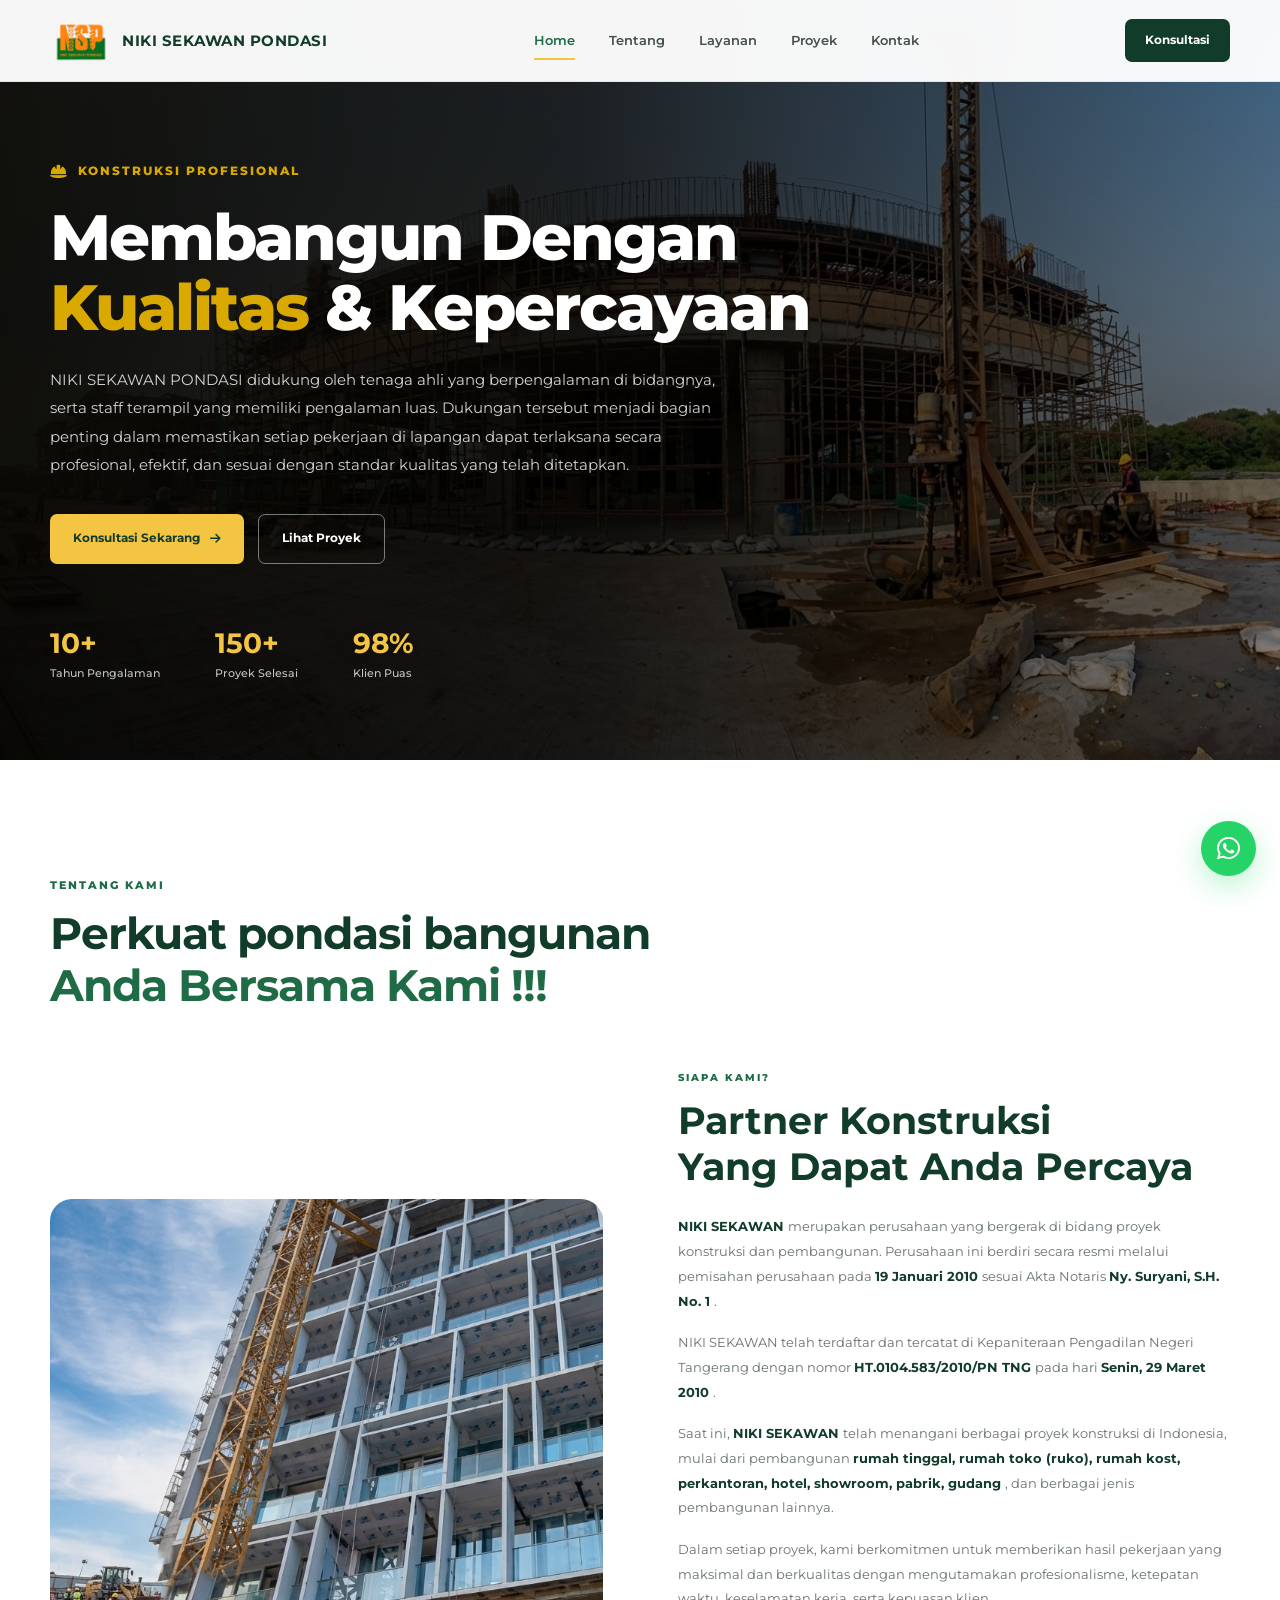
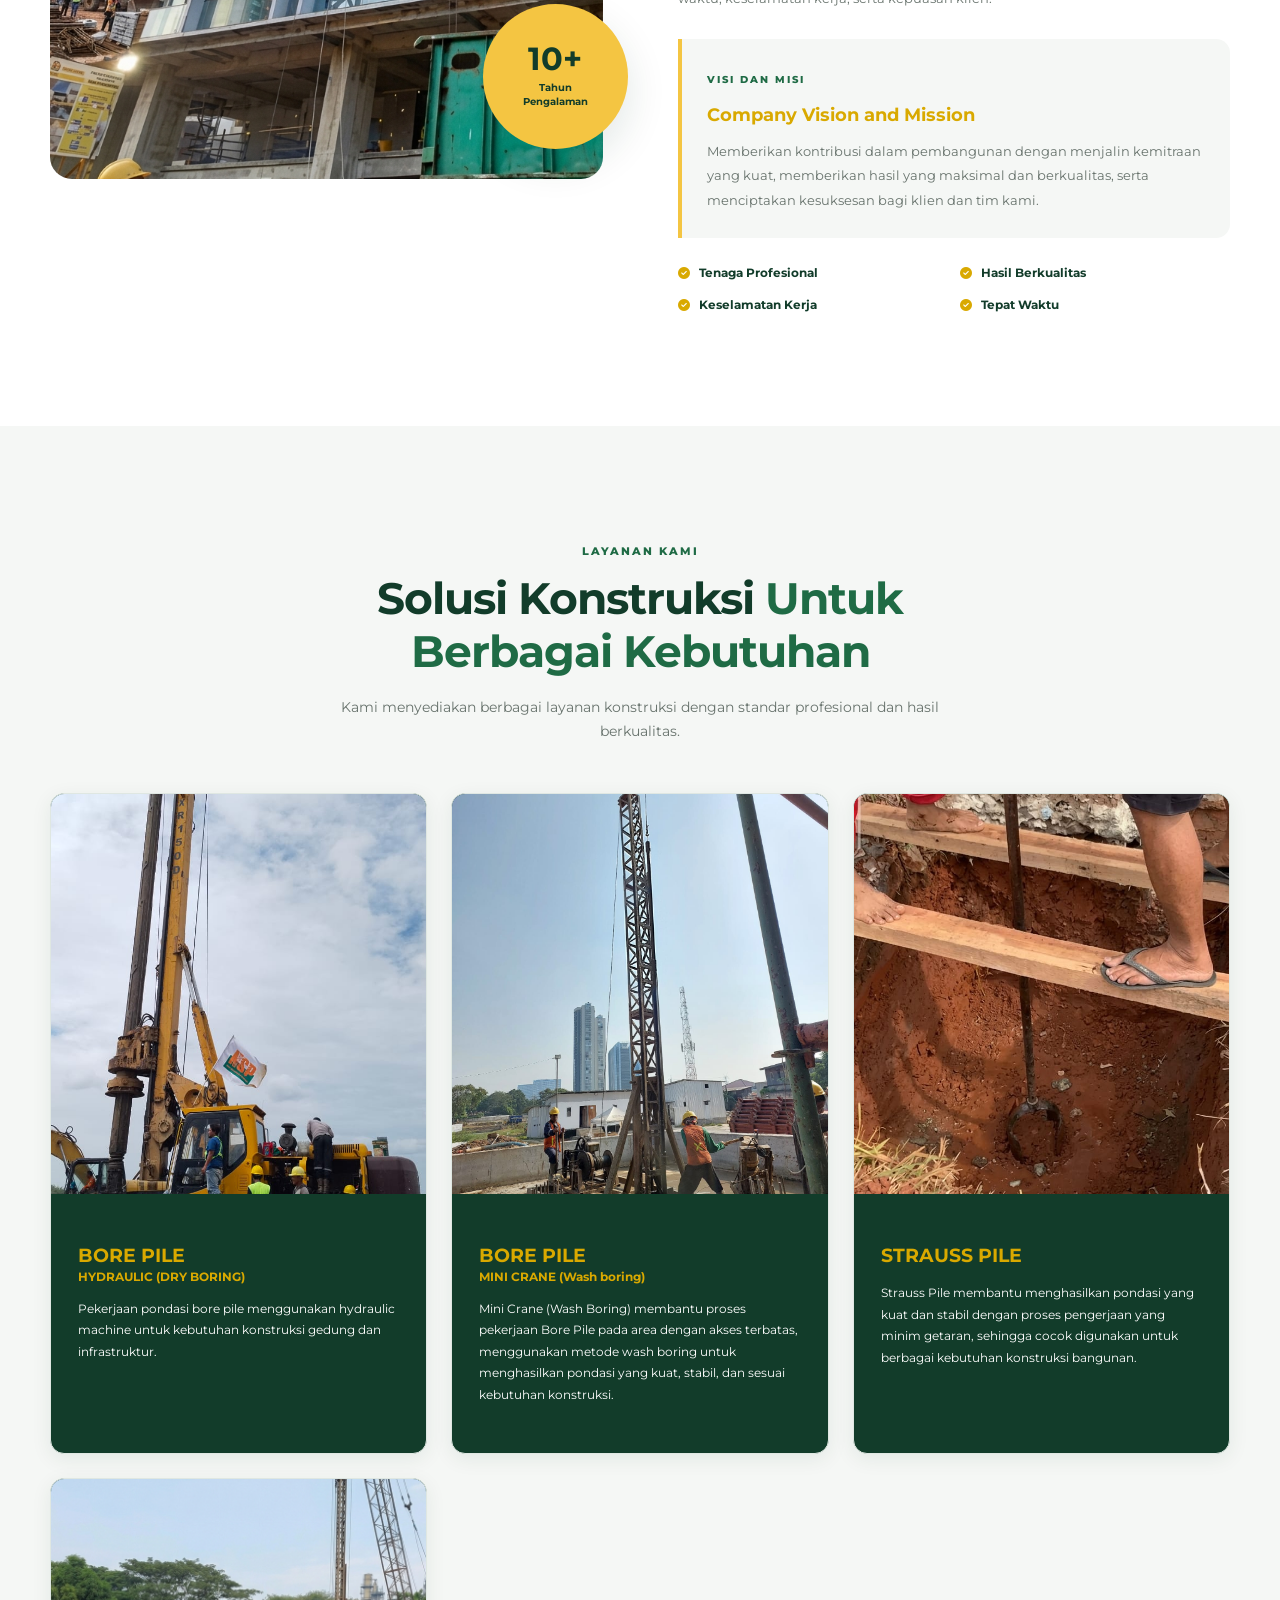
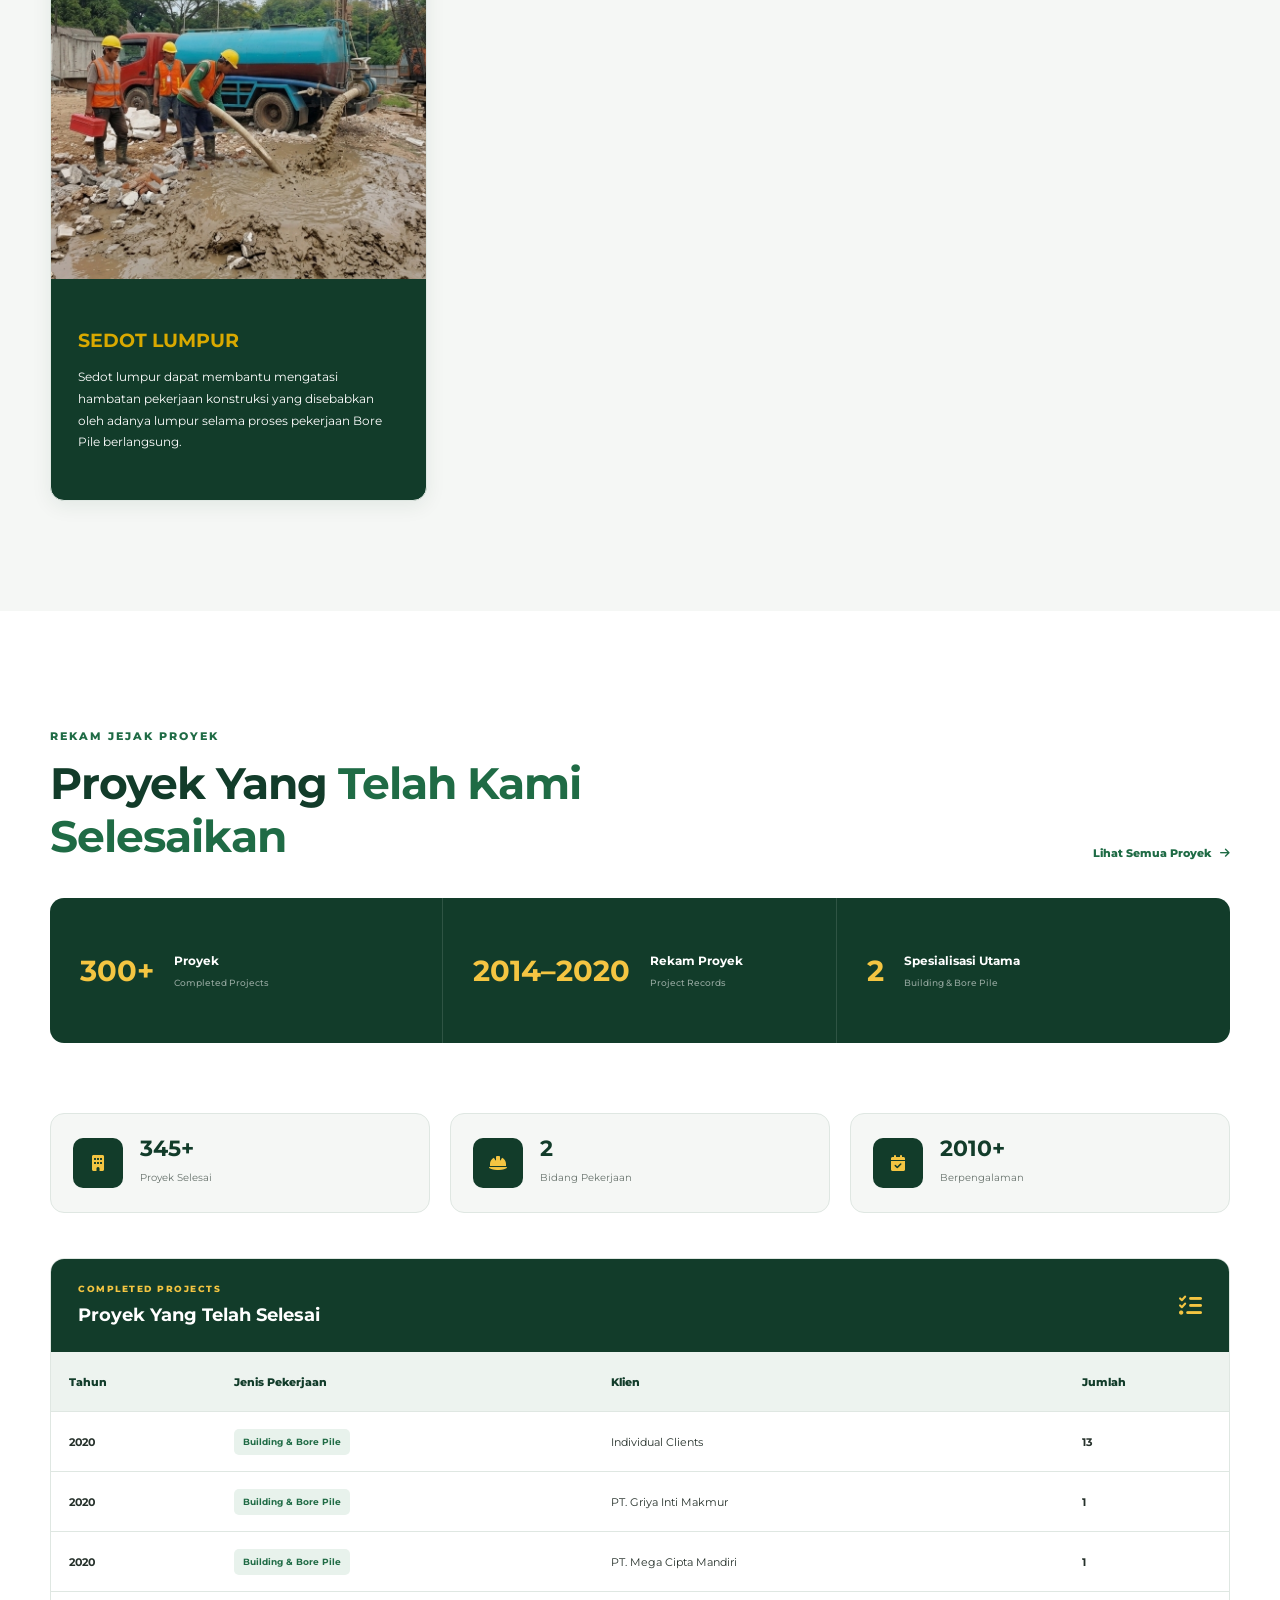
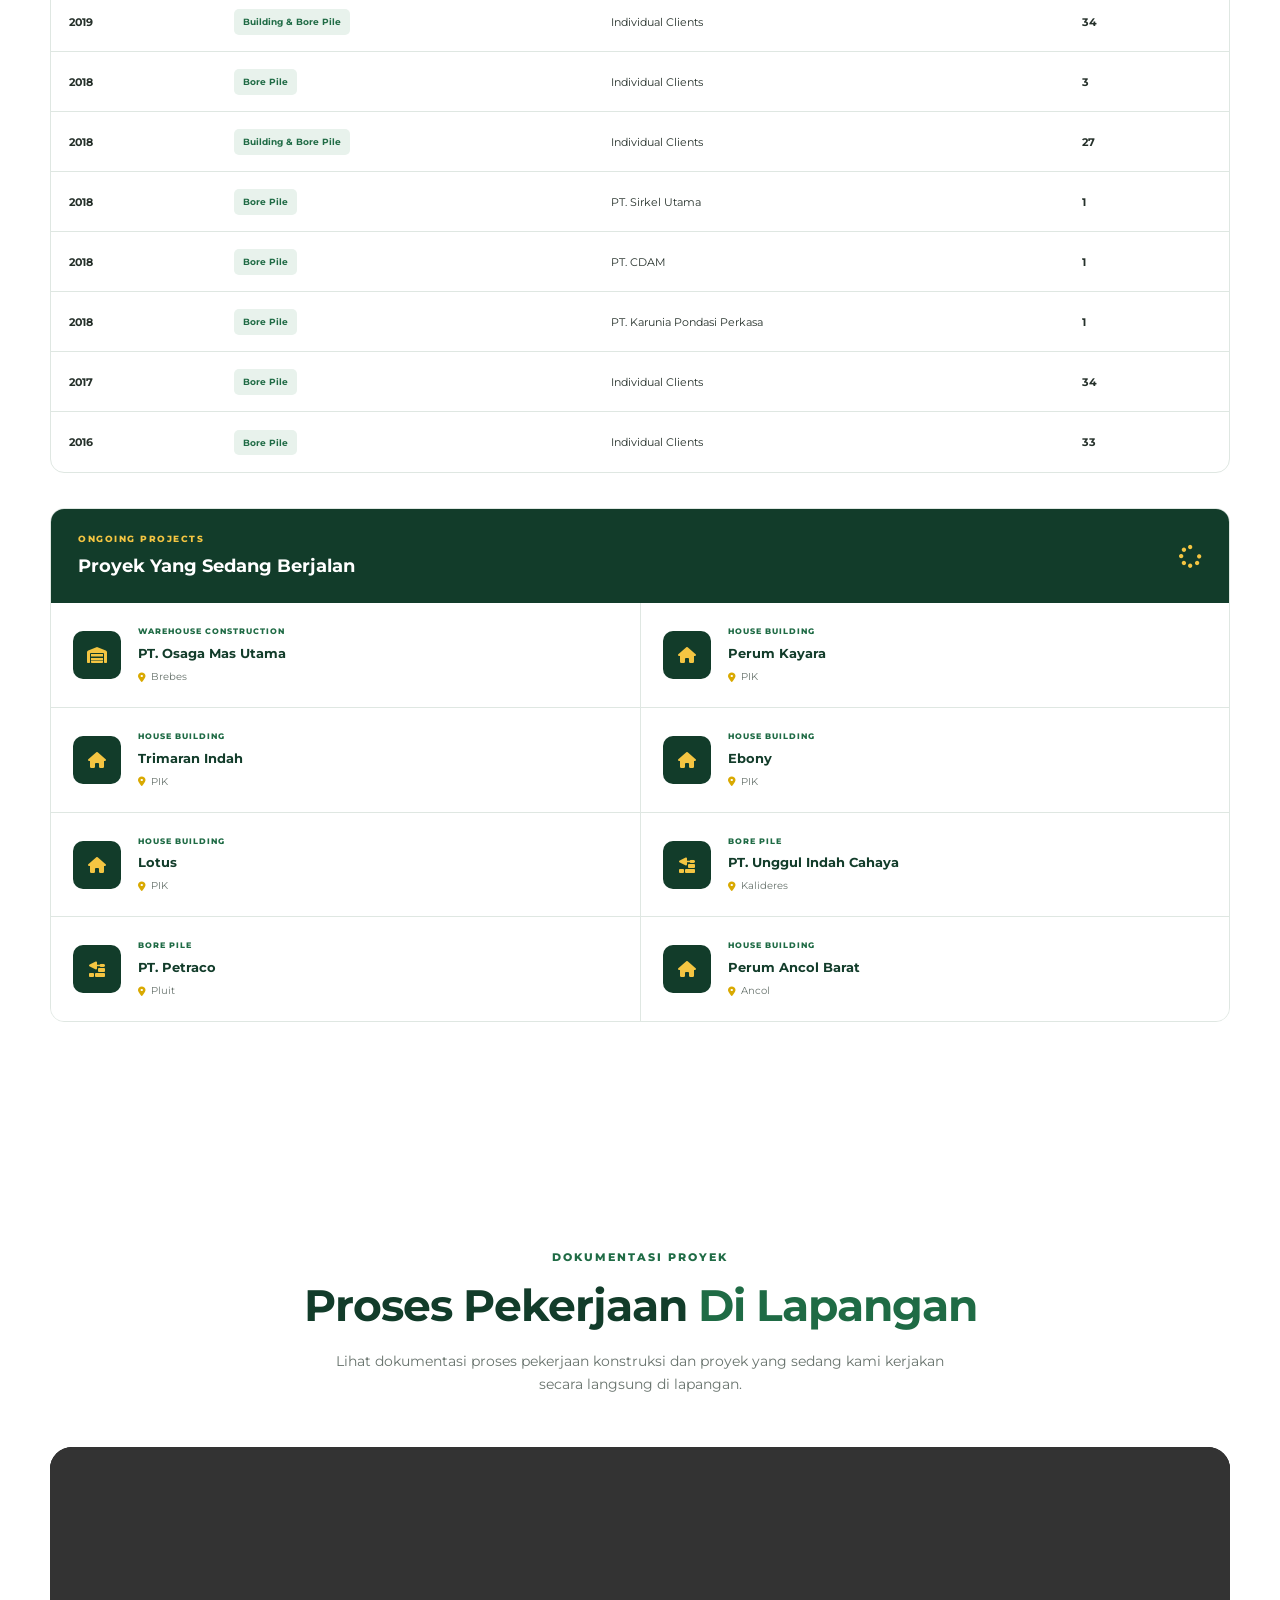
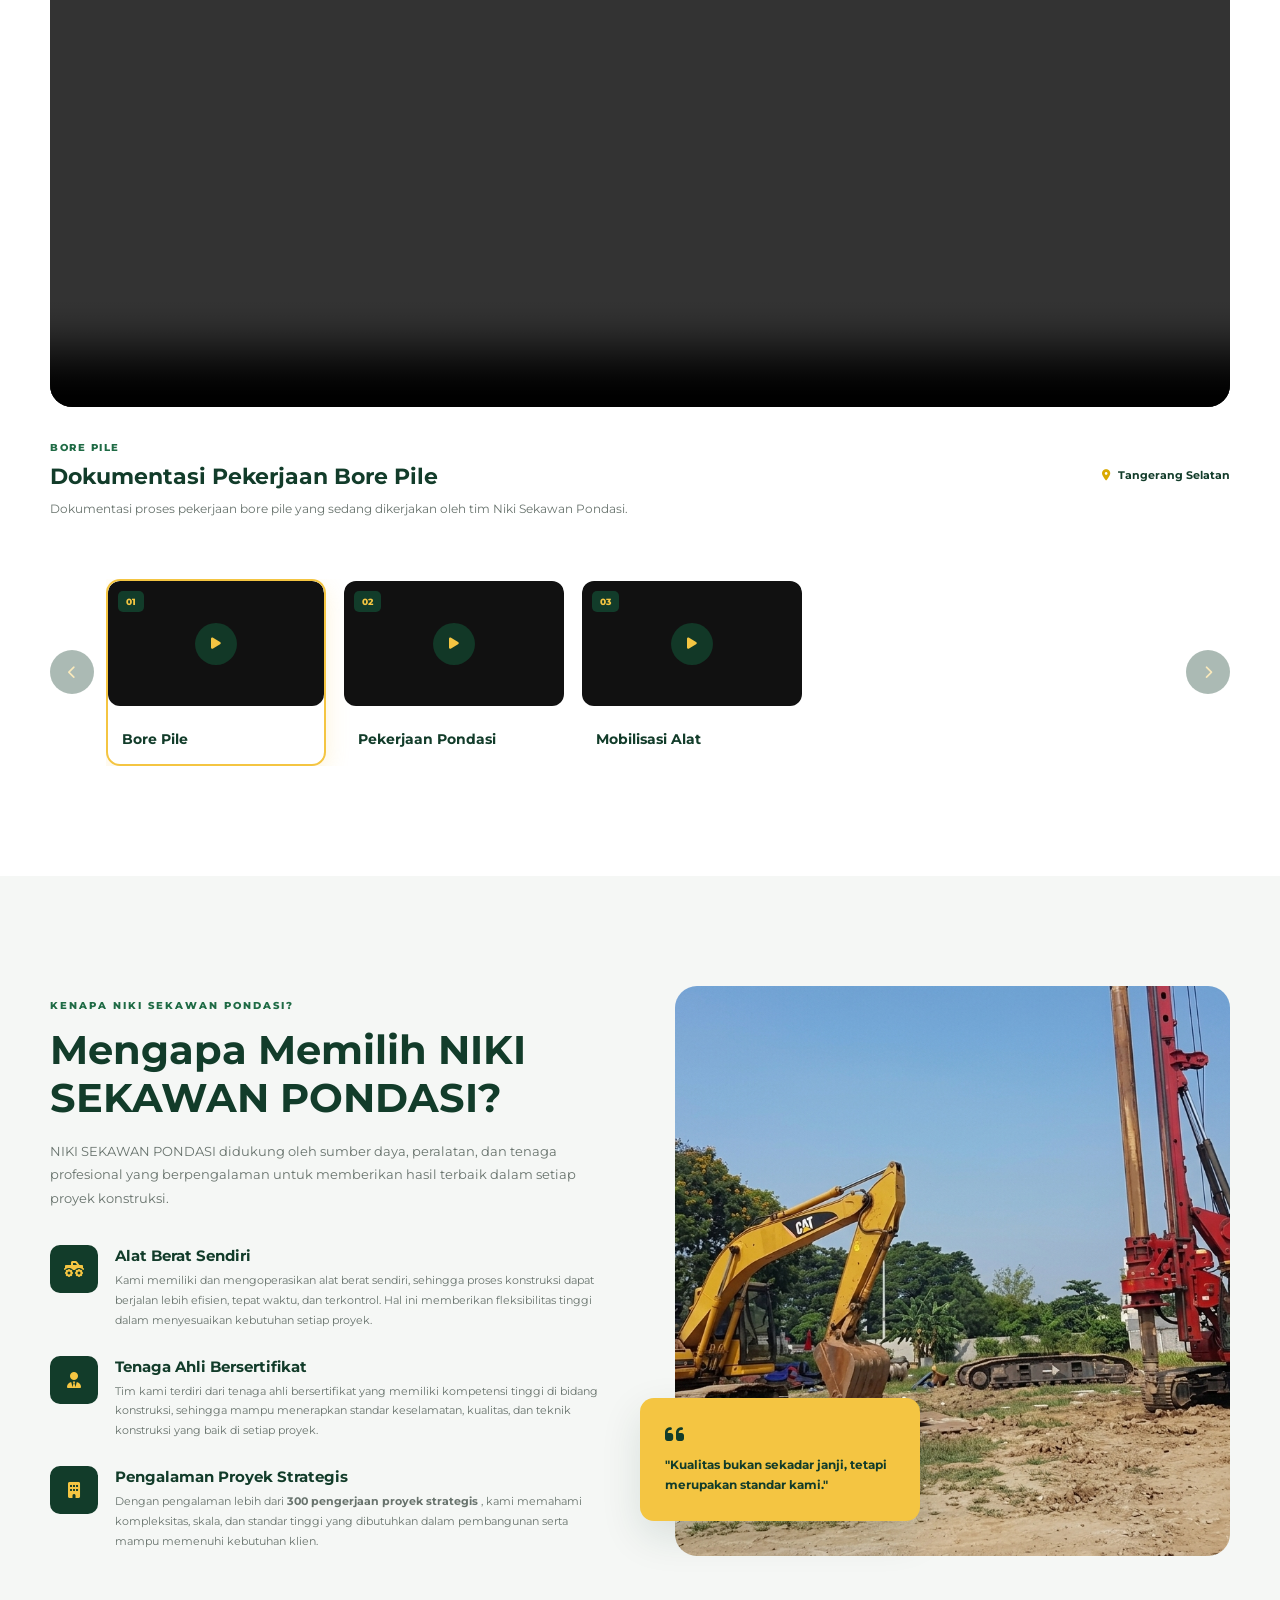
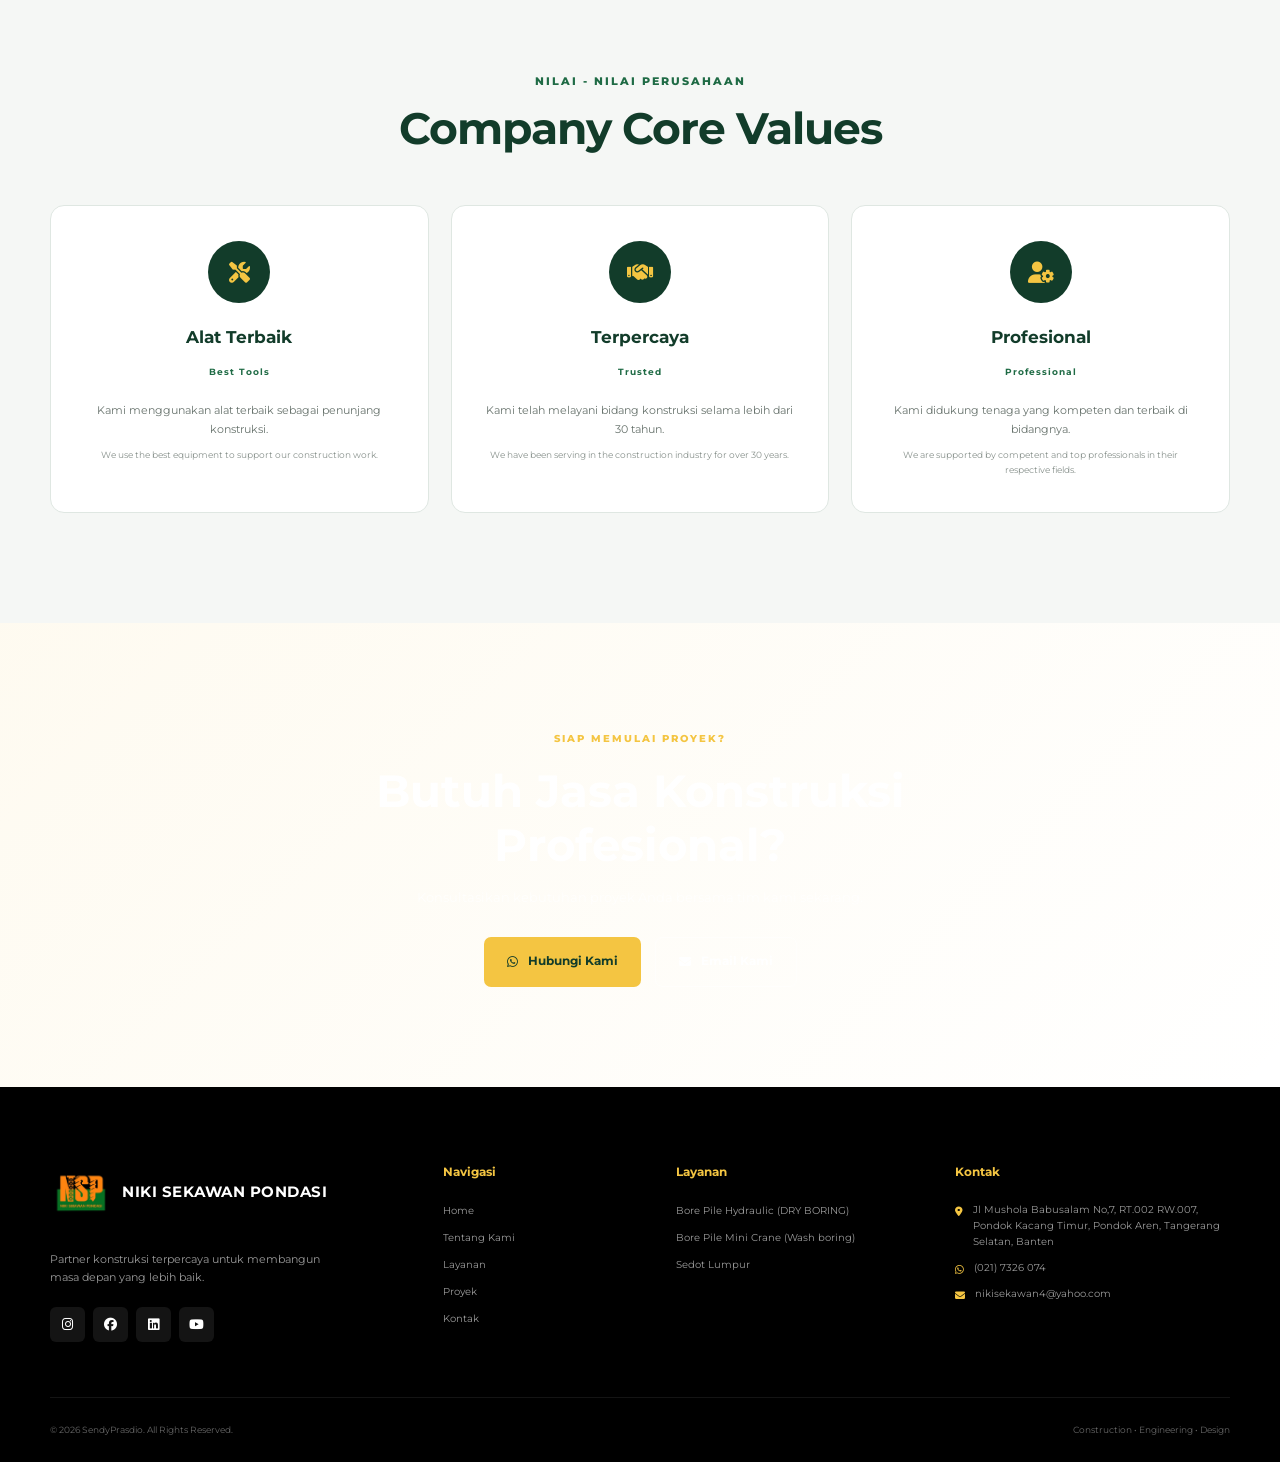
==== commit c2a9c999: "Add files via upload" ====
--- a/index.html
+++ b/index.html
@@ -6,7 +6,7 @@
     <meta charset="UTF-8">
     <meta name="viewport" content="width=device-width, initial-scale=1.0">
 
-    <title>Nama Perusahaan| Perusahaan Konstruksi Profesional</title>
+    <title>Jasa Bore Pile Terdekat & Profesional | NIKI SEKAWAN PONDASI</title>
 
     <meta
         name="description"
@@ -63,7 +63,7 @@
             <span class="logo-icon">
 
                 <img
-                    src="LogoNSP.png"
+                    src="LogoNSP-remove.png"
                     alt="Niki Sekawan Pondasi"
                 >
 
@@ -271,13 +271,13 @@
 
             <h2>
 
-                Membangun Masa Depan
+                Perkuat pondasi bangunan 
 
                 <br>
 
-                Dengan
+                
                 <strong>
-                    Fondasi Terbaik
+                    Anda Bersama Kami !!!
                 </strong>
 
             </h2>
@@ -542,66 +542,57 @@
         <div class="service-grid">
 
 
+             <!-- =================================================
+                                SERVICE 1
+                ================================================== -->
+
+                <a href="borepile.html" class="service-card">
+
+                    <div class="service-image">
+
+                        <img
+                            src="BORE PILE HYDRAULIC.jpeg"
+                            alt="BORE PILE HYDRAULIC (DRY BORING)"
+                        >
+
+                    </div>
+
+
+                    <div class="service-content">
+
+                        <span class="service-category">
+                        </span>
+
+
+                        <h3>
+
+                            BORE PILE
+
+                            <strong>
+                                HYDRAULIC (DRY BORING)
+                            </strong>
+
+                        </h3>
+
+
+                        <p>
+
+                            Pekerjaan pondasi bore pile menggunakan
+                            hydraulic machine untuk kebutuhan konstruksi
+                            gedung dan infrastruktur.
+
+                        </p>
+
+                    </div>
+
+                </a>
+
+
             <!-- =================================================
-                 SERVICE 1
+                SERVICE 2
             ================================================== -->
 
-            <div class="service-card">
-
-                <div class="service-image">
-
-                    <img
-                        src="BORE PILE HYDRAULIC.jpeg"
-                        alt="BORE PILE HYDRAULIC (DRY BORING)"
-                    >
-
-                </div>
-
-
-                <div class="service-content">
-
-                    <span class="service-category">
-                    </span>
-
-
-                    <h3>
-
-                        BORE PILE
-
-                        <strong>
-                            HYDRAULIC (DRY BORING)
-                        </strong>
-
-                    </h3>
-
-
-                    <p>
-
-                        Pekerjaan pondasi bore pile menggunakan
-                        hydraulic machine untuk kebutuhan konstruksi
-                        gedung dan infrastruktur.
-
-                    </p>
-
-
-                    <a href="borepile.html">
-
-                        Pelajari
-
-                        <i class="fa-solid fa-arrow-right"></i>
-
-                    </a>
-
-                </div>
-
-            </div>
-
-
-            <!-- =================================================
-                 SERVICE 2
-            ================================================== -->
-
-            <div class="service-card">
+            <a href="borepilecrane.html" class="service-card">
 
                 <div class="service-image">
 
@@ -631,38 +622,68 @@
 
 
                     <p>
-
-                        Pekerjaan pondasi bore pile menggunakan
-                        hydraulic machine untuk kebutuhan konstruksi
-                        gedung dan infrastruktur.
-
+                        Mini Crane (Wash Boring) membantu proses pekerjaan
+                        Bore Pile pada area dengan akses terbatas, menggunakan
+                        metode wash boring untuk menghasilkan pondasi yang kuat,
+                        stabil, dan sesuai kebutuhan konstruksi.
                     </p>
 
-
-                    <a href="borepilecrane.html">
-
-                        Pelajari
-
-                        <i class="fa-solid fa-arrow-right"></i>
-
-                    </a>
-
-                </div>
-
-            </div>
-
+                </div>
+
+            </a>
 
             <!-- =================================================
-                 SERVICE 3
+                SERVICE 3
             ================================================== -->
 
-            <div class="service-card">
+            <a href="strausspile.html" class="service-card">
+
+                <div class="service-image">
+
+                    <img
+                        src="strauss pile.jpeg"
+                        alt="STRAUSS PILE"
+                    >
+
+                </div>
+
+
+                <div class="service-content">
+
+                    <span class="service-category">
+                    </span>
+
+
+                    <h3>
+                        STRAUSS PILE
+                    </h3>
+
+
+                    <p>
+
+                        Strauss Pile membantu menghasilkan pondasi yang kuat
+                        dan stabil dengan proses pengerjaan yang minim getaran,
+                        sehingga cocok digunakan untuk berbagai kebutuhan konstruksi
+                        bangunan.
+
+                    </p>
+
+                </div>
+
+            </a>
+
+
+            <!-- =================================================
+                SERVICE 4
+            ================================================== -->
+
+            <a href="sedotlumpur.html" class="service-card">
 
                 <div class="service-image">
 
                     <img
                         src="Gambarsedotlumpur.jpg"
-                        alt="SEDOT LUMPUR"
+                        alt="SEDOT LUMPUR BORE PILE"
                     >
 
                 </div>
@@ -688,18 +709,9 @@
 
                     </p>
 
-
-                    <a href="sedotlumpur.html">
-
-                        Pelajari
-
-                        <i class="fa-solid fa-arrow-right"></i>
-
-                    </a>
-
-                </div>
-
-            </div>
+                </div>
+
+            </a>
 
         </div>
 
@@ -2397,7 +2409,7 @@
                     <span class="logo-icon">
 
                         <img
-                            src="LogoNSP.png"
+                            src="LogoNSP-remove.png"
                             alt="Niki Sekawan Pondasi"
                         >
 
--- a/style.css
+++ b/style.css
@@ -291,7 +291,7 @@
 }
 
 .nav-button:hover {
-    background: var(--green);
+    background: var(--yellow-dark);
 
     transform: translateY(-2px);
 
@@ -387,7 +387,7 @@
 
     margin-bottom: 22px;
 
-    color: var(--yellow);
+    color: var(--yellow-dark);
 
     font-size: 12px;
     font-weight: 800;
@@ -414,7 +414,7 @@
 }
 
 .hero h1 span {
-    color: var(--yellow);
+    color: var(--yellow-dark);
 }
 
 .hero p {
@@ -732,7 +732,7 @@
 .about-vision h4 {
     margin-bottom: 8px;
 
-    color: var(--green-dark);
+    color: var(--yellow-dark);
 
     font-size: 18px;
 }
@@ -796,7 +796,7 @@
 
     overflow: hidden;
 
-    background: var(--white);
+    background: var(--green-dark);
 
     border: 1px solid var(--border);
 
@@ -856,7 +856,7 @@
 .service-content h3 {
     margin-bottom: 13px;
 
-    color: var(--green-dark);
+    color: var(--yellow-dark);
 
     font-size: 19px;
 
@@ -866,7 +866,7 @@
 .service-content h3 strong {
     display: block;
 
-    color: var(--green);
+    color: var(--yellow-dark);
 
     font-size: 12px;
 }
@@ -874,7 +874,7 @@
 .service-content p {
     margin-bottom: 20px;
 
-    color: var(--text-light);
+    color: var(--white);
 
     font-size: 12px;
 
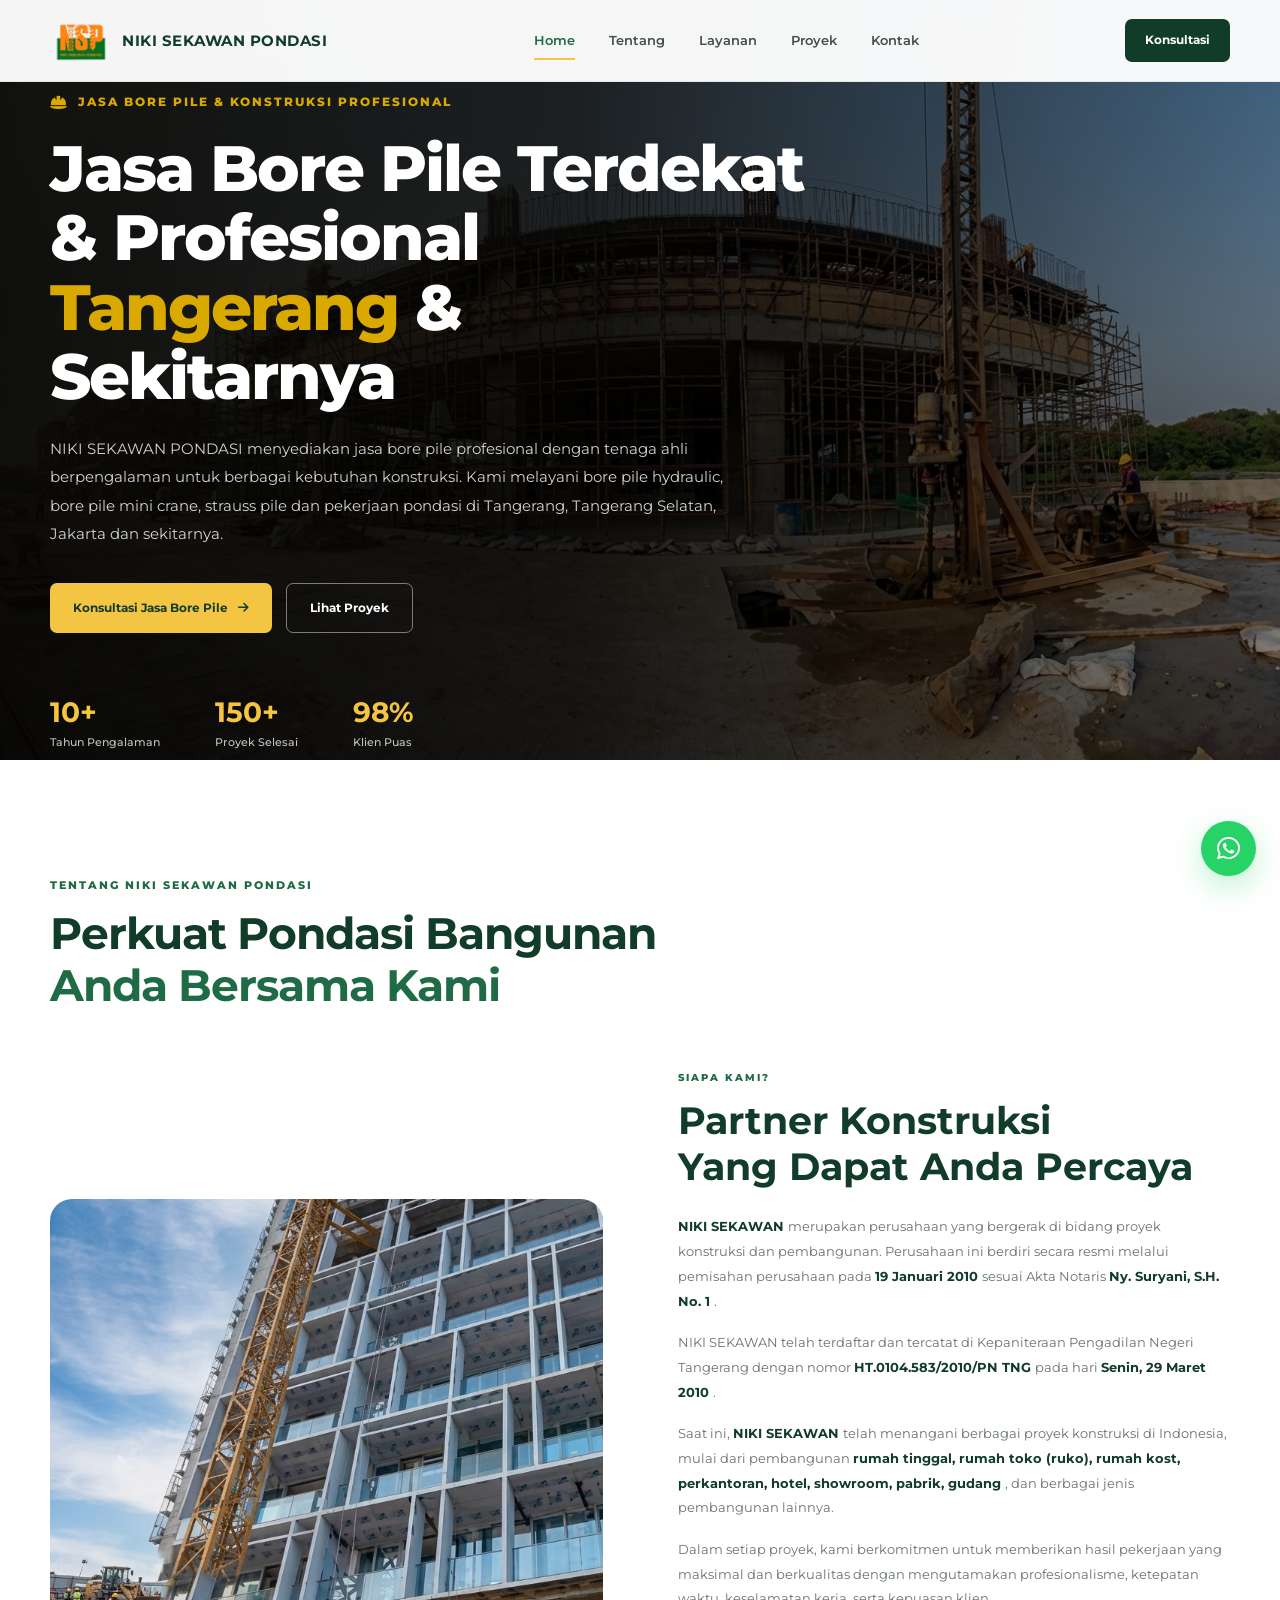
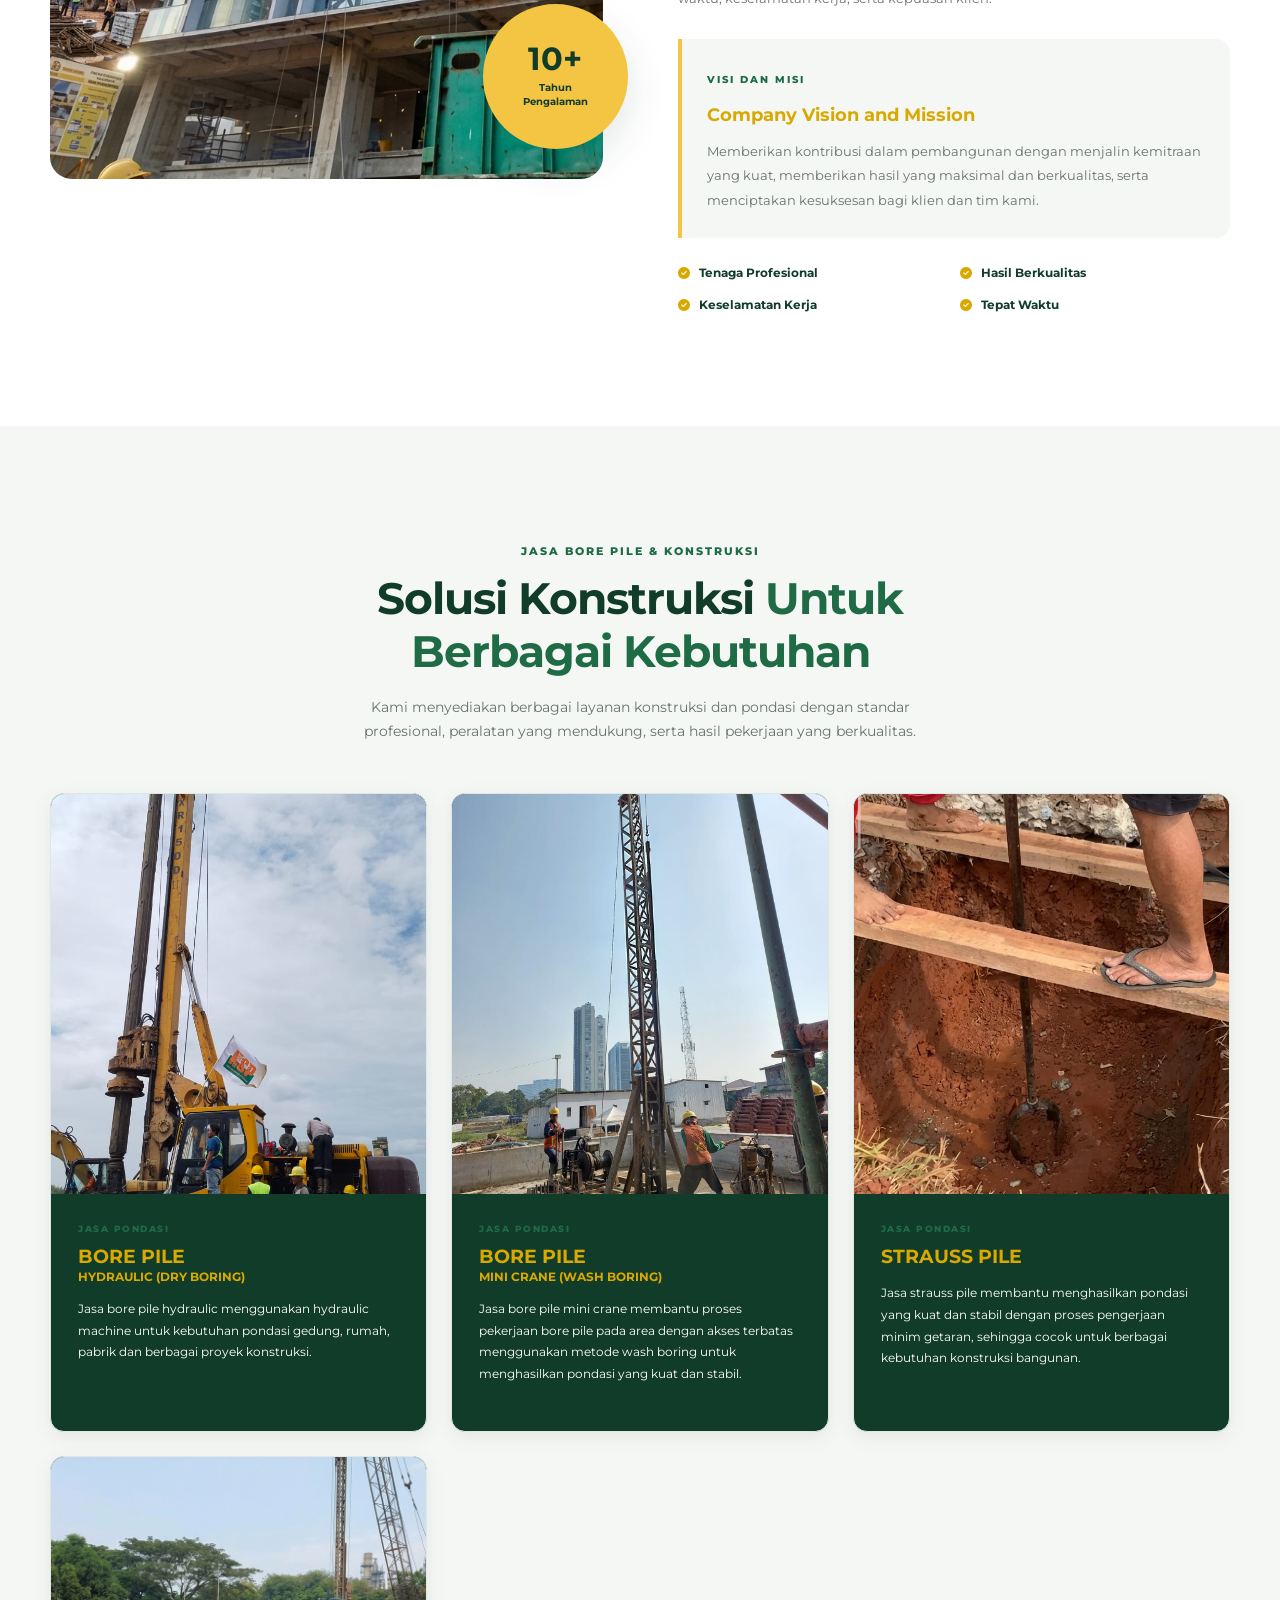
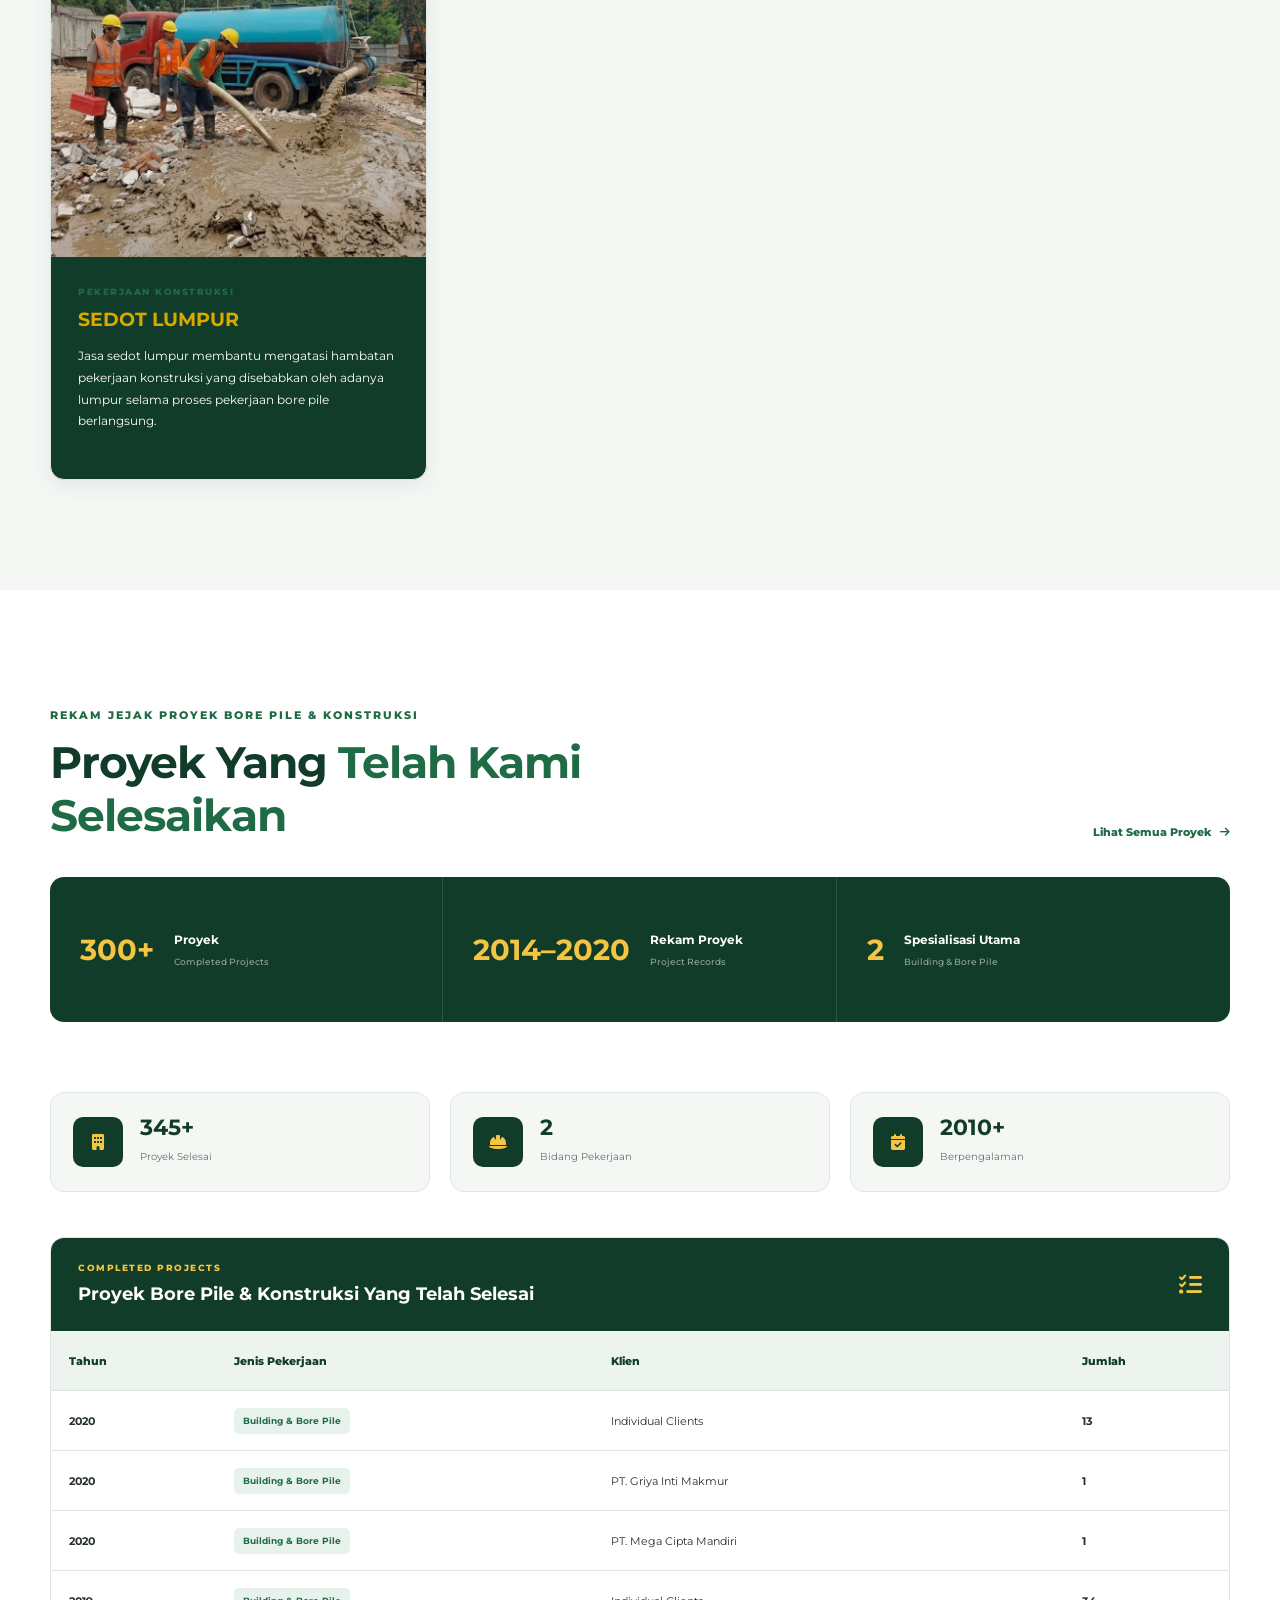
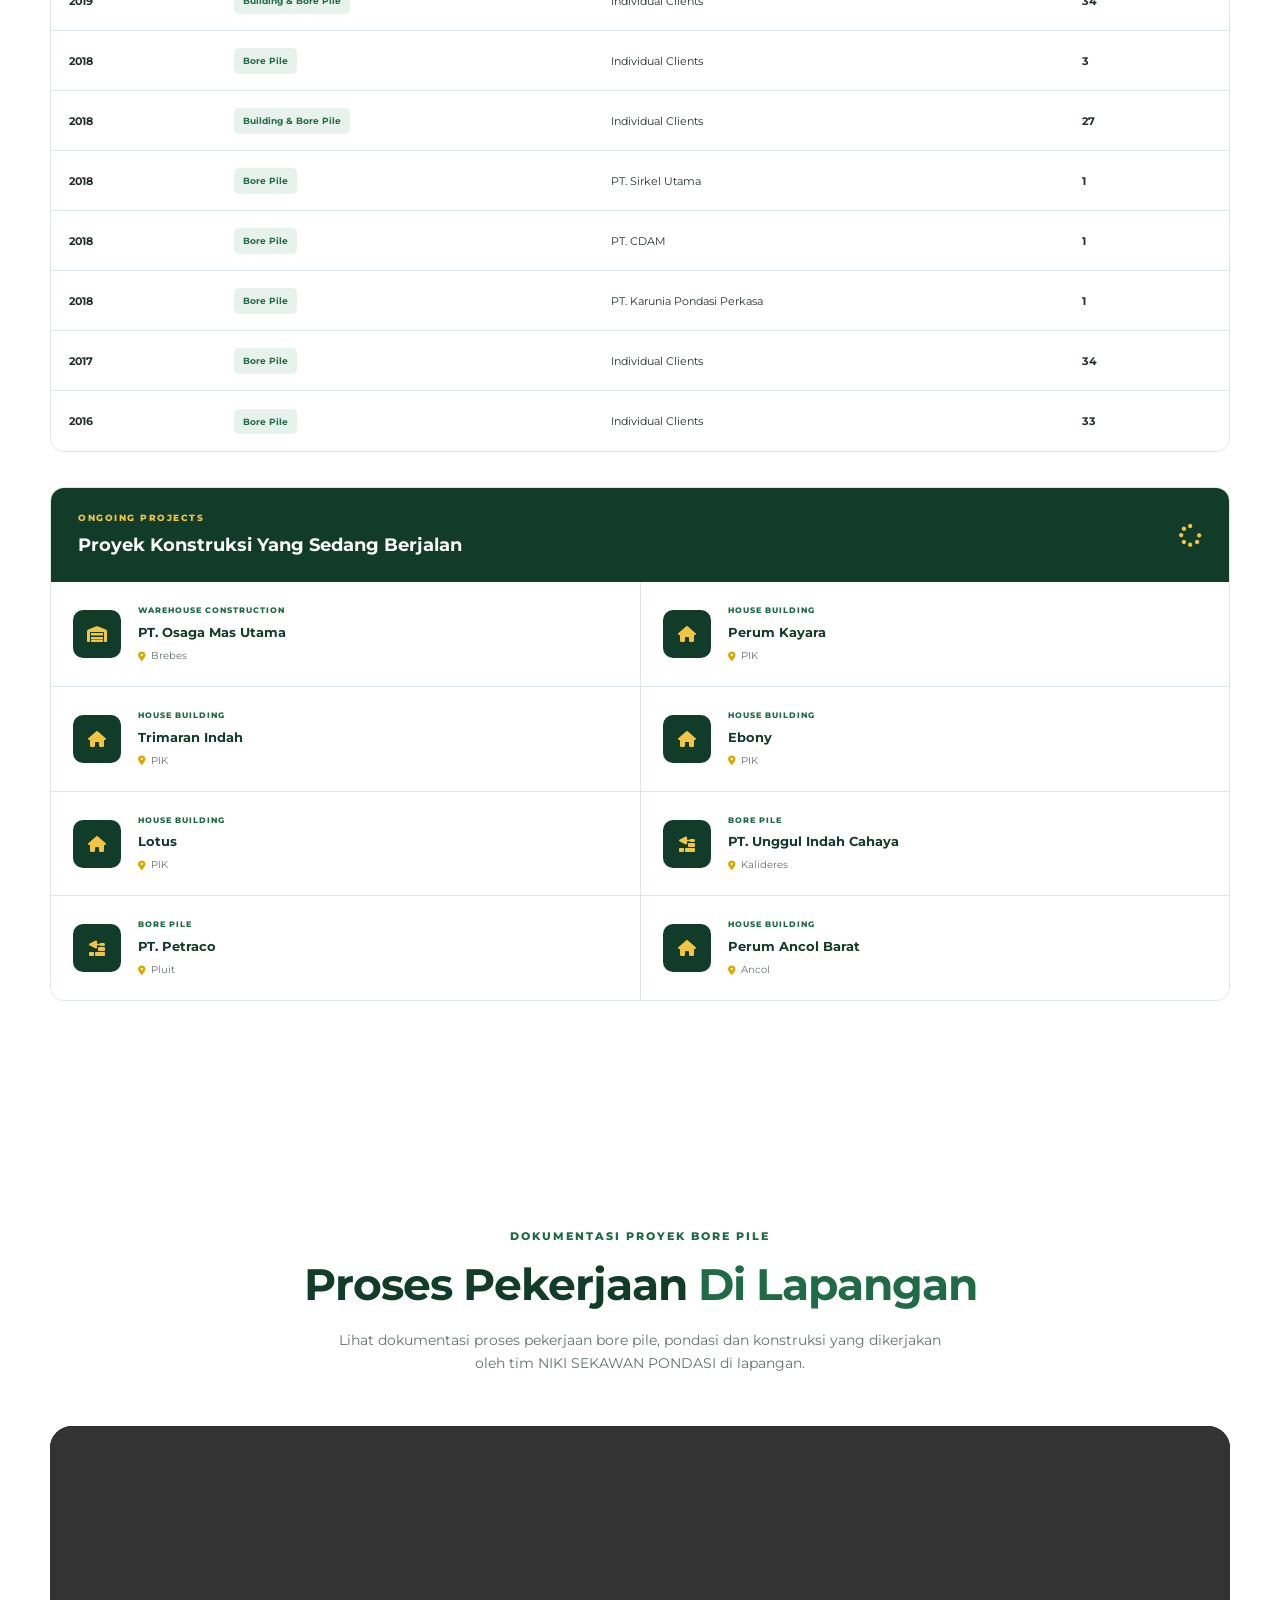
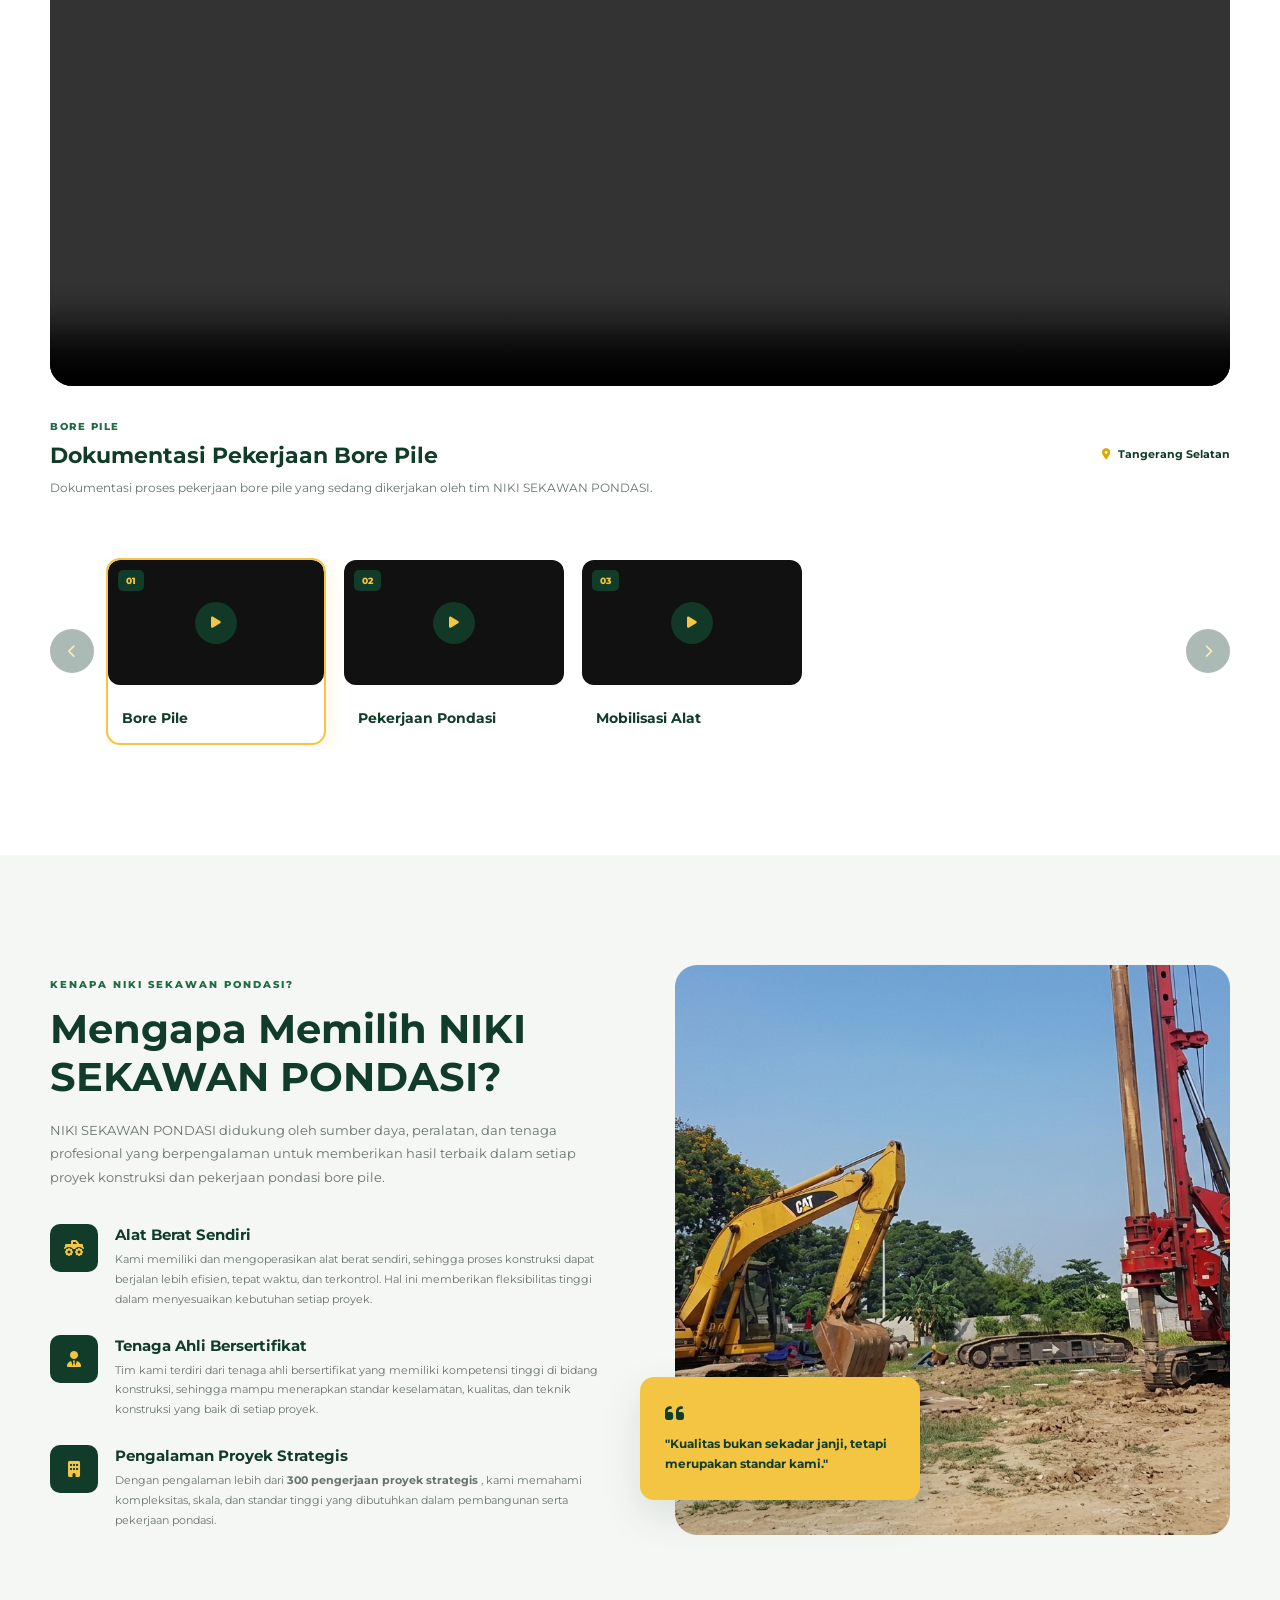
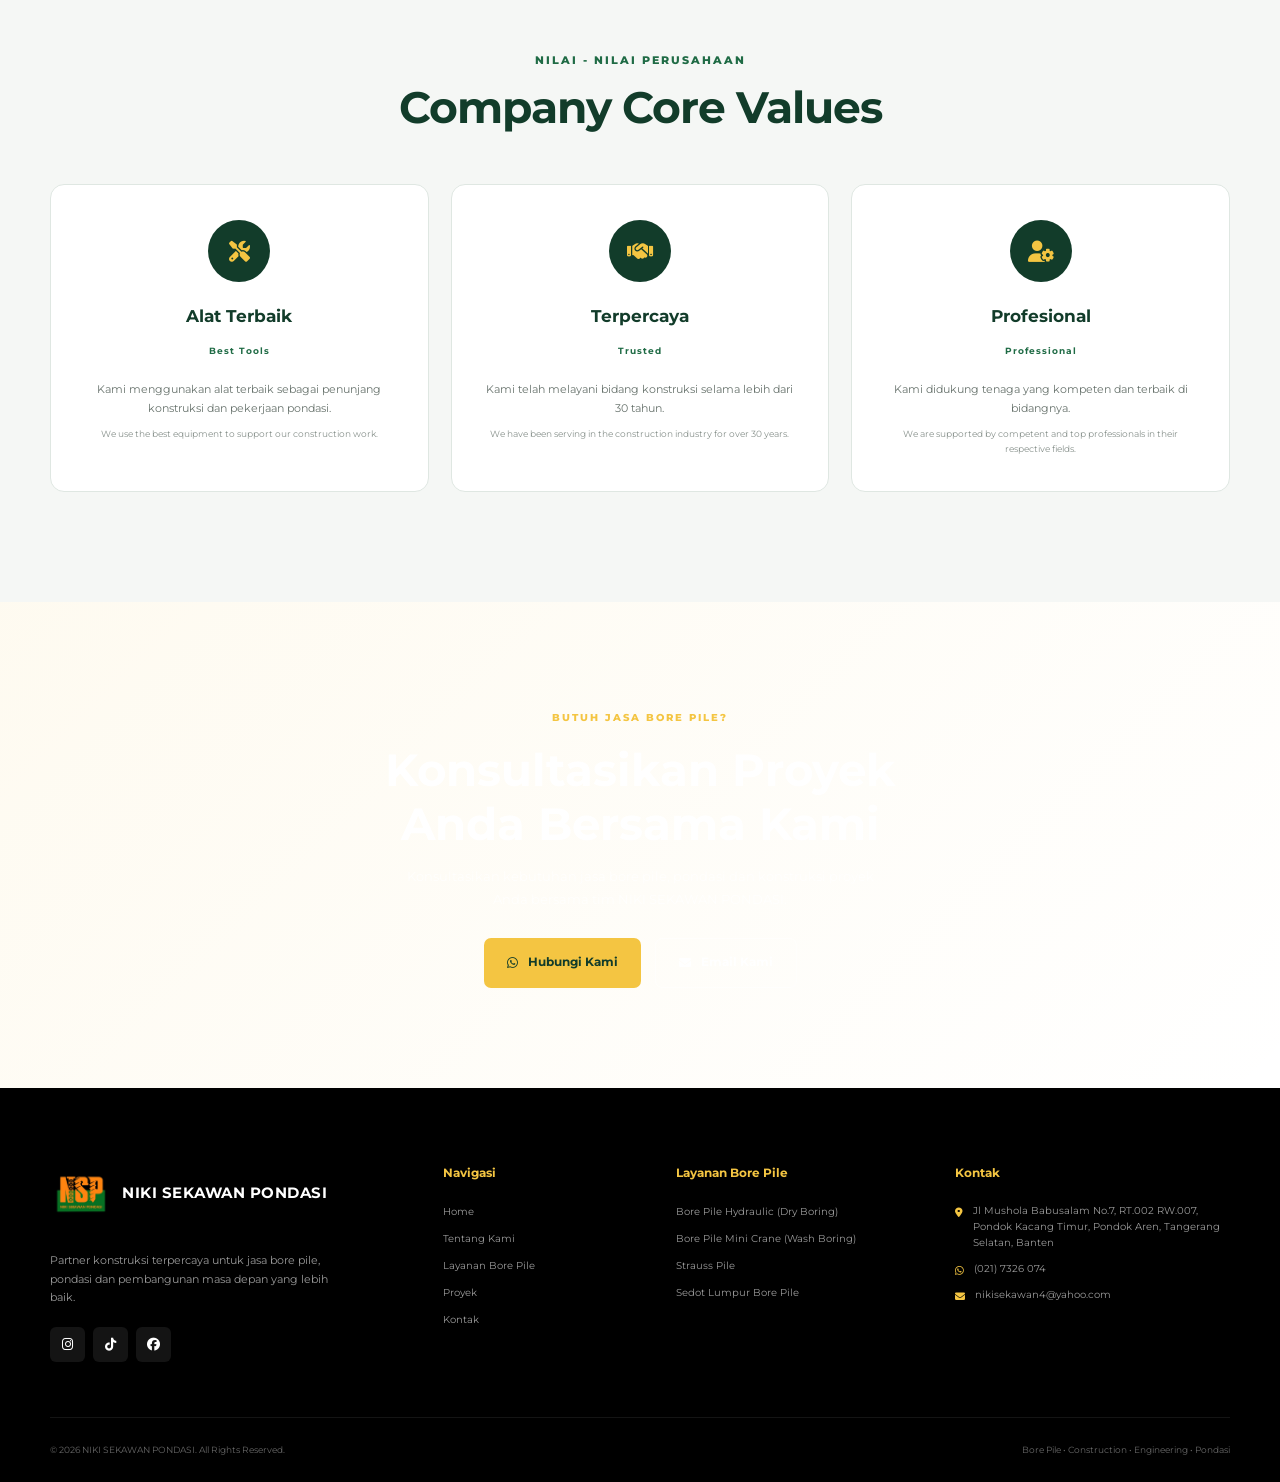
==== commit 261a13ab: "Add files via upload" ====
--- a/index.html
+++ b/index.html
@@ -6,19 +6,148 @@
     <meta charset="UTF-8">
     <meta name="viewport" content="width=device-width, initial-scale=1.0">
 
-    <title>Jasa Bore Pile Terdekat & Profesional | NIKI SEKAWAN PONDASI</title>
+    <!-- =========================================================
+         PRIMARY SEO
+    ========================================================== -->
+
+    <title>
+        Jasa Bore Pile Terdekat & Profesional | NIKI SEKAWAN PONDASI
+    </title>
 
     <meta
         name="description"
-        content="BUILDPRO adalah perusahaan konstruksi profesional yang melayani pembangunan gedung, renovasi, infrastruktur dan interior."
+        content="NIKI SEKAWAN PONDASI menyediakan jasa bore pile profesional, bore pile hydraulic, bore pile mini crane, strauss pile dan layanan pondasi untuk proyek konstruksi di Tangerang, Tangerang Selatan, Jakarta dan sekitarnya."
     >
+
+    <meta
+        name="keywords"
+        content="jasa bore pile, bore pile terdekat, jasa bore pile terdekat, bore pile Tangerang, bore pile Tangerang Selatan, bore pile Jakarta, jasa pondasi bore pile, bore pile hydraulic, bore pile mini crane, dry boring, wash boring, strauss pile, jasa strauss pile, sedot lumpur bore pile, kontraktor bore pile, jasa pondasi Tangerang"
+    >
+
+    <meta
+        name="author"
+        content="NIKI SEKAWAN PONDASI"
+    >
+
+    <meta
+        name="robots"
+        content="index, follow, max-image-preview:large, max-snippet:-1, max-video-preview:-1"
+    >
+
+    <meta
+        name="googlebot"
+        content="index, follow"
+    >
+
+    <meta
+        name="language"
+        content="Indonesian"
+    >
+
+    <meta
+        name="geo.region"
+        content="ID-BT"
+    >
+
+    <meta
+        name="geo.placename"
+        content="Tangerang Selatan"
+    >
+
+    <!--
+        GANTI domainkamu.com DENGAN DOMAIN ASLI WEBSITE
+    -->
+
+    <link
+        rel="canonical"
+        href="https://domainkamu.com/"
+    >
+
+
+    <!-- =========================================================
+         OPEN GRAPH - WHATSAPP / FACEBOOK
+    ========================================================== -->
+
+    <meta
+        property="og:type"
+        content="website"
+    >
+
+    <meta
+        property="og:locale"
+        content="id_ID"
+    >
+
+    <meta
+        property="og:site_name"
+        content="NIKI SEKAWAN PONDASI"
+    >
+
+    <meta
+        property="og:title"
+        content="Jasa Bore Pile Terdekat & Profesional | NIKI SEKAWAN PONDASI"
+    >
+
+    <meta
+        property="og:description"
+        content="Jasa bore pile hydraulic, mini crane, strauss pile dan layanan pondasi profesional untuk proyek konstruksi Tangerang, Tangerang Selatan, Jakarta dan sekitarnya."
+    >
+
+    <meta
+        property="og:url"
+        content="https://domainkamu.com/"
+    >
+
+    <meta
+        property="og:image"
+        content="https://domainkamu.com/GambarUtama.jfif"
+    >
+
+    <meta
+        property="og:image:alt"
+        content="Jasa Bore Pile NIKI SEKAWAN PONDASI"
+    >
+
+
+    <!-- =========================================================
+         TWITTER CARD
+    ========================================================== -->
+
+    <meta
+        name="twitter:card"
+        content="summary_large_image"
+    >
+
+    <meta
+        name="twitter:title"
+        content="Jasa Bore Pile Terdekat & Profesional | NIKI SEKAWAN PONDASI"
+    >
+
+    <meta
+        name="twitter:description"
+        content="NIKI SEKAWAN PONDASI melayani jasa bore pile hydraulic, mini crane, strauss pile dan pondasi konstruksi."
+    >
+
+    <meta
+        name="twitter:image"
+        content="https://domainkamu.com/GambarUtama.jfif"
+    >
+
 
     <!-- =========================================================
          GOOGLE FONTS
     ========================================================== -->
 
-    <link rel="preconnect" href="https://fonts.googleapis.com">
-    <link rel="preconnect" href="https://fonts.gstatic.com" crossorigin>
+    <link
+        rel="preconnect"
+        href="https://fonts.googleapis.com"
+    >
+
+    <link
+        rel="preconnect"
+        href="https://fonts.gstatic.com"
+        crossorigin
+    >
 
     <link
         href="https://fonts.googleapis.com/css2?family=Montserrat:wght@400;500;600;700;800&display=swap"
@@ -37,10 +166,118 @@
 
 
     <!-- =========================================================
+         STRUCTURED DATA / SCHEMA.ORG
+    ========================================================== -->
+
+    <script type="application/ld+json">
+    {
+        "@context": "https://schema.org",
+        "@type": "ConstructionCompany",
+
+        "name": "NIKI SEKAWAN PONDASI",
+
+        "url": "https://domainkamu.com/",
+
+        "logo": "https://domainkamu.com/LogoNSP-remove.png",
+
+        "image": "https://domainkamu.com/GambarUtama.jfif",
+
+        "description": "NIKI SEKAWAN PONDASI menyediakan jasa bore pile hydraulic, bore pile mini crane, strauss pile, sedot lumpur dan layanan pondasi untuk berbagai kebutuhan konstruksi.",
+
+        "telephone": "+62217326074",
+
+        "email": "nikisekawan4@yahoo.com",
+
+        "address": {
+            "@type": "PostalAddress",
+            "streetAddress": "Jl Mushola Babusalam No.7, RT.002 RW.007, Pondok Kacang Timur",
+            "addressLocality": "Pondok Aren",
+            "addressRegion": "Banten",
+            "postalCode": "",
+            "addressCountry": "ID"
+        },
+
+        "areaServed": [
+            {
+                "@type": "City",
+                "name": "Tangerang"
+            },
+            {
+                "@type": "City",
+                "name": "Tangerang Selatan"
+            },
+            {
+                "@type": "City",
+                "name": "Jakarta"
+            },
+            {
+                "@type": "AdministrativeArea",
+                "name": "Banten"
+            },
+            {
+                "@type": "Place",
+                "name": "Jabodetabek"
+            }
+        ],
+
+        "serviceType": [
+            "Jasa Bore Pile",
+            "Bore Pile Hydraulic",
+            "Bore Pile Hydraulic Dry Boring",
+            "Bore Pile Mini Crane",
+            "Bore Pile Wash Boring",
+            "Strauss Pile",
+            "Sedot Lumpur Bore Pile",
+            "Jasa Pondasi"
+        ],
+
+        "knowsAbout": [
+            "Bore Pile",
+            "Bore Pile Hydraulic",
+            "Dry Boring",
+            "Mini Crane",
+            "Wash Boring",
+            "Strauss Pile",
+            "Pondasi Bangunan",
+            "Konstruksi"
+        ]
+    }
+    </script>
+
+
+    <!-- =========================================================
+         WEBSITE SCHEMA
+    ========================================================== -->
+
+    <script type="application/ld+json">
+    {
+        "@context": "https://schema.org",
+        "@type": "WebSite",
+
+        "name": "NIKI SEKAWAN PONDASI",
+
+        "url": "https://domainkamu.com/",
+
+        "description": "Website resmi NIKI SEKAWAN PONDASI - jasa bore pile, pondasi dan konstruksi profesional.",
+
+        "inLanguage": "id-ID",
+
+        "publisher": {
+            "@type": "Organization",
+            "name": "NIKI SEKAWAN PONDASI"
+        }
+    }
+    </script>
+
+
+    <!-- =========================================================
          CSS
     ========================================================== -->
 
-    <link rel="stylesheet" href="style.css">
+    <link
+        rel="stylesheet"
+        href="style.css"
+    >
 
 </head>
 
@@ -56,15 +293,13 @@
 
     <div class="container nav-container">
 
-        <!-- LOGO + NAMA PERUSAHAAN -->
-
         <a href="#home" class="logo">
 
             <span class="logo-icon">
 
                 <img
                     src="LogoNSP-remove.png"
-                    alt="Niki Sekawan Pondasi"
+                    alt="Logo NIKI SEKAWAN PONDASI jasa bore pile"
                 >
 
             </span>
@@ -76,8 +311,6 @@
         </a>
 
 
-        <!-- MENU -->
-
         <nav class="nav-menu">
 
             <a href="#home" class="active">
@@ -103,20 +336,16 @@
         </nav>
 
 
-        <!-- BUTTON -->
-
         <a href="#kontak" class="nav-button">
             Konsultasi
         </a>
 
-
-        <!-- MOBILE MENU -->
 
         <button
             class="menu-toggle"
             id="menuToggle"
             type="button"
-            aria-label="Buka menu"
+            aria-label="Buka menu navigasi"
         >
 
             <i class="fa-solid fa-bars"></i>
@@ -145,32 +374,31 @@
 
                 <i class="fa-solid fa-hard-hat"></i>
 
-                KONSTRUKSI PROFESIONAL
+                JASA BORE PILE & KONSTRUKSI PROFESIONAL
 
             </span>
 
 
             <h1>
 
-                Membangun Dengan
+                Jasa Bore Pile Terdekat & Profesional
 
                 <span>
-                    Kualitas
+                    Tangerang
                 </span>
 
-                & Kepercayaan
+                & Sekitarnya
 
             </h1>
 
 
             <p>
 
-                NIKI SEKAWAN PONDASI didukung oleh tenaga ahli yang berpengalaman
-                di bidangnya, serta staff terampil yang memiliki pengalaman
-                luas. Dukungan tersebut menjadi bagian penting dalam
-                memastikan setiap pekerjaan di lapangan dapat terlaksana
-                secara profesional, efektif, dan sesuai dengan standar
-                kualitas yang telah ditetapkan.
+                NIKI SEKAWAN PONDASI menyediakan jasa bore pile profesional
+                dengan tenaga ahli berpengalaman untuk berbagai kebutuhan
+                konstruksi. Kami melayani bore pile hydraulic, bore pile
+                mini crane, strauss pile dan pekerjaan pondasi di Tangerang,
+                Tangerang Selatan, Jakarta dan sekitarnya.
 
             </p>
 
@@ -182,7 +410,7 @@
                     class="btn btn-primary"
                 >
 
-                    Konsultasi Sekarang
+                    Konsultasi Jasa Bore Pile
 
                     <i class="fa-solid fa-arrow-right"></i>
 
@@ -203,8 +431,6 @@
         </div>
 
 
-        <!-- HERO STATS -->
-
         <div class="hero-stats">
 
             <div>
@@ -261,23 +487,20 @@
     <div class="container">
 
 
-        <!-- SECTION HEADING -->
-
         <div class="section-heading">
 
             <span>
-                TENTANG KAMI
+                TENTANG NIKI SEKAWAN PONDASI
             </span>
 
             <h2>
 
-                Perkuat pondasi bangunan 
+                Perkuat Pondasi Bangunan
 
                 <br>
 
-                
                 <strong>
-                    Anda Bersama Kami !!!
+                    Anda Bersama Kami
                 </strong>
 
             </h2>
@@ -285,18 +508,15 @@
         </div>
 
 
-        <!-- ABOUT GRID -->
-
         <div class="about-grid">
 
-
-            <!-- ABOUT IMAGE -->
 
             <div class="about-image">
 
                 <img
                     src="GambarUtama.jfif"
-                    alt="konstruksi"
+                    alt="Jasa bore pile dan pekerjaan pondasi NIKI SEKAWAN PONDASI Tangerang"
+                    loading="lazy"
                 >
 
 
@@ -320,8 +540,6 @@
 
             </div>
 
-
-            <!-- ABOUT CONTENT -->
 
             <div class="about-content">
 
@@ -417,10 +635,6 @@
                 </p>
 
 
-                <!-- =================================================
-                     VISI & MISI
-                ================================================== -->
-
                 <div class="about-vision">
 
                     <span class="small-title">
@@ -446,10 +660,6 @@
                 </div>
 
 
-                <!-- =================================================
-                     KEUNGGULAN
-                ================================================== -->
-
                 <div class="about-points">
 
                     <div>
@@ -507,12 +717,10 @@
     <div class="container">
 
 
-        <!-- SECTION HEADING -->
-
         <div class="section-heading center">
 
             <span>
-                LAYANAN KAMI
+                JASA BORE PILE & KONSTRUKSI
             </span>
 
 
@@ -530,67 +738,66 @@
             <p>
 
                 Kami menyediakan berbagai layanan konstruksi
-                dengan standar profesional dan hasil berkualitas.
+                dan pondasi dengan standar profesional,
+                peralatan yang mendukung, serta hasil pekerjaan
+                yang berkualitas.
 
             </p>
 
         </div>
 
 
-        <!-- SERVICE GRID -->
-
         <div class="service-grid">
 
 
-             <!-- =================================================
-                                SERVICE 1
-                ================================================== -->
-
-                <a href="borepile.html" class="service-card">
-
-                    <div class="service-image">
-
-                        <img
-                            src="BORE PILE HYDRAULIC.jpeg"
-                            alt="BORE PILE HYDRAULIC (DRY BORING)"
-                        >
-
-                    </div>
-
-
-                    <div class="service-content">
-
-                        <span class="service-category">
-                        </span>
-
-
-                        <h3>
-
-                            BORE PILE
-
-                            <strong>
-                                HYDRAULIC (DRY BORING)
-                            </strong>
-
-                        </h3>
-
-
-                        <p>
-
-                            Pekerjaan pondasi bore pile menggunakan
-                            hydraulic machine untuk kebutuhan konstruksi
-                            gedung dan infrastruktur.
-
-                        </p>
-
-                    </div>
-
-                </a>
-
-
-            <!-- =================================================
-                SERVICE 2
-            ================================================== -->
+            <!-- SERVICE 1 -->
+
+            <a href="borepile.html" class="service-card">
+
+                <div class="service-image">
+
+                    <img
+                        src="BORE PILE HYDRAULIC.jpeg"
+                        alt="Jasa Bore Pile Hydraulic Dry Boring Tangerang"
+                        loading="lazy"
+                    >
+
+                </div>
+
+
+                <div class="service-content">
+
+                    <span class="service-category">
+                        JASA PONDASI
+                    </span>
+
+
+                    <h3>
+
+                        BORE PILE
+
+                        <strong>
+                            HYDRAULIC (DRY BORING)
+                        </strong>
+
+                    </h3>
+
+
+                    <p>
+
+                        Jasa bore pile hydraulic menggunakan
+                        hydraulic machine untuk kebutuhan pondasi
+                        gedung, rumah, pabrik dan berbagai proyek
+                        konstruksi.
+
+                    </p>
+
+                </div>
+
+            </a>
+
+
+            <!-- SERVICE 2 -->
 
             <a href="borepilecrane.html" class="service-card">
 
@@ -598,7 +805,8 @@
 
                     <img
                         src="BORE PILE MINI CRANE.jpeg"
-                        alt="BORE PILE MINI CRANE (Wash boring)"
+                        alt="Jasa Bore Pile Mini Crane Wash Boring untuk area terbatas"
+                        loading="lazy"
                     >
 
                 </div>
@@ -607,6 +815,7 @@
                 <div class="service-content">
 
                     <span class="service-category">
+                        JASA PONDASI
                     </span>
 
 
@@ -615,26 +824,27 @@
                         BORE PILE
 
                         <strong>
-                            MINI CRANE (Wash boring)
+                            MINI CRANE (WASH BORING)
                         </strong>
 
                     </h3>
 
 
                     <p>
-                        Mini Crane (Wash Boring) membantu proses pekerjaan
-                        Bore Pile pada area dengan akses terbatas, menggunakan
-                        metode wash boring untuk menghasilkan pondasi yang kuat,
-                        stabil, dan sesuai kebutuhan konstruksi.
+
+                        Jasa bore pile mini crane membantu proses
+                        pekerjaan bore pile pada area dengan akses
+                        terbatas menggunakan metode wash boring untuk
+                        menghasilkan pondasi yang kuat dan stabil.
+
                     </p>
 
                 </div>
 
             </a>
 
-            <!-- =================================================
-                SERVICE 3
-            ================================================== -->
+
+            <!-- SERVICE 3 -->
 
             <a href="strausspile.html" class="service-card">
 
@@ -642,7 +852,8 @@
 
                     <img
                         src="strauss pile.jpeg"
-                        alt="STRAUSS PILE"
+                        alt="Jasa Strauss Pile profesional Tangerang dan Jakarta"
+                        loading="lazy"
                     >
 
                 </div>
@@ -651,6 +862,7 @@
                 <div class="service-content">
 
                     <span class="service-category">
+                        JASA PONDASI
                     </span>
 
 
@@ -661,10 +873,10 @@
 
                     <p>
 
-                        Strauss Pile membantu menghasilkan pondasi yang kuat
-                        dan stabil dengan proses pengerjaan yang minim getaran,
-                        sehingga cocok digunakan untuk berbagai kebutuhan konstruksi
-                        bangunan.
+                        Jasa strauss pile membantu menghasilkan pondasi
+                        yang kuat dan stabil dengan proses pengerjaan
+                        minim getaran, sehingga cocok untuk berbagai
+                        kebutuhan konstruksi bangunan.
 
                     </p>
 
@@ -673,9 +885,7 @@
             </a>
 
 
-            <!-- =================================================
-                SERVICE 4
-            ================================================== -->
+            <!-- SERVICE 4 -->
 
             <a href="sedotlumpur.html" class="service-card">
 
@@ -683,7 +893,8 @@
 
                     <img
                         src="Gambarsedotlumpur.jpg"
-                        alt="SEDOT LUMPUR BORE PILE"
+                        alt="Jasa Sedot Lumpur Bore Pile untuk pekerjaan pondasi"
+                        loading="lazy"
                     >
 
                 </div>
@@ -692,6 +903,7 @@
                 <div class="service-content">
 
                     <span class="service-category">
+                        PEKERJAAN KONSTRUKSI
                     </span>
 
 
@@ -702,10 +914,10 @@
 
                     <p>
 
-                        Sedot lumpur dapat membantu mengatasi
+                        Jasa sedot lumpur membantu mengatasi
                         hambatan pekerjaan konstruksi yang disebabkan
                         oleh adanya lumpur selama proses pekerjaan
-                        Bore Pile berlangsung.
+                        bore pile berlangsung.
 
                     </p>
 
@@ -729,14 +941,12 @@
     <div class="container">
 
 
-        <!-- PROJECT HEADING -->
-
         <div class="project-heading">
 
             <div class="section-heading">
 
                 <span>
-                    REKAM JEJAK PROYEK
+                    REKAM JEJAK PROYEK BORE PILE & KONSTRUKSI
                 </span>
 
 
@@ -767,10 +977,6 @@
         </div>
 
 
-        <!-- =================================================
-             PROJECT SUMMARY
-        ================================================== -->
-
         <div class="project-summary">
 
 
@@ -836,10 +1042,6 @@
         </div>
 
 
-        <!-- =================================================
-             PROJECT STATISTIC
-        ================================================== -->
-
         <div class="project-stats">
 
 
@@ -917,10 +1119,6 @@
         </div>
 
 
-        <!-- =================================================
-             COMPLETED PROJECTS
-        ================================================== -->
-
         <div class="project-table-wrapper">
 
 
@@ -934,7 +1132,7 @@
 
 
                     <h3>
-                        Proyek Yang Telah Selesai
+                        Proyek Bore Pile & Konstruksi Yang Telah Selesai
                     </h3>
 
                 </div>
@@ -945,13 +1143,9 @@
             </div>
 
 
-            <!-- PROJECT TABLE -->
-
             <div class="project-table">
 
 
-                <!-- HEADER -->
-
                 <div class="project-row project-header">
 
                     <div>
@@ -973,9 +1167,7 @@
                 </div>
 
 
-                <!-- =================================================
-                     2020
-                ================================================== -->
+                <!-- 2020 -->
 
                 <div
                     class="project-row"
@@ -1070,9 +1262,7 @@
                 </div>
 
 
-                <!-- =================================================
-                     2019
-                ================================================== -->
+                <!-- 2019 -->
 
                 <div
                     class="project-row"
@@ -1105,9 +1295,7 @@
                 </div>
 
 
-                <!-- =================================================
-                     2018
-                ================================================== -->
+                <!-- 2018 -->
 
                 <div
                     class="project-row"
@@ -1264,9 +1452,7 @@
                 </div>
 
 
-                <!-- =================================================
-                     2017
-                ================================================== -->
+                <!-- 2017 -->
 
                 <div
                     class="project-row"
@@ -1299,9 +1485,7 @@
                 </div>
 
 
-                <!-- =================================================
-                     2016
-                ================================================== -->
+                <!-- 2016 -->
 
                 <div
                     class="project-row"
@@ -1338,9 +1522,7 @@
         </div>
 
 
-        <!-- =================================================
-             ONGOING PROJECTS
-        ================================================== -->
+        <!-- ONGOING PROJECTS -->
 
         <div class="ongoing-projects">
 
@@ -1355,7 +1537,7 @@
 
 
                     <h3>
-                        Proyek Yang Sedang Berjalan
+                        Proyek Konstruksi Yang Sedang Berjalan
                     </h3>
 
                 </div>
@@ -1368,8 +1550,6 @@
 
             <div class="ongoing-grid">
 
-
-                <!-- 1 -->
 
                 <div class="ongoing-card">
 
@@ -1405,8 +1585,6 @@
                 </div>
 
 
-                <!-- 2 -->
-
                 <div class="ongoing-card">
 
                     <div class="ongoing-icon">
@@ -1441,8 +1619,6 @@
                 </div>
 
 
-                <!-- 3 -->
-
                 <div class="ongoing-card">
 
                     <div class="ongoing-icon">
@@ -1477,8 +1653,6 @@
                 </div>
 
 
-                <!-- 4 -->
-
                 <div class="ongoing-card">
 
                     <div class="ongoing-icon">
@@ -1513,8 +1687,6 @@
                 </div>
 
 
-                <!-- 5 -->
-
                 <div class="ongoing-card">
 
                     <div class="ongoing-icon">
@@ -1549,8 +1721,6 @@
                 </div>
 
 
-                <!-- 6 -->
-
                 <div class="ongoing-card">
 
                     <div class="ongoing-icon">
@@ -1585,8 +1755,6 @@
                 </div>
 
 
-                <!-- 7 -->
-
                 <div class="ongoing-card">
 
                     <div class="ongoing-icon">
@@ -1620,8 +1788,6 @@
 
                 </div>
 
-
-                <!-- 8 -->
 
                 <div class="ongoing-card">
 
@@ -1677,12 +1843,10 @@
     <div class="container">
 
 
-        <!-- HEADING -->
-
         <div class="section-heading center">
 
             <span>
-                DOKUMENTASI PROYEK
+                DOKUMENTASI PROYEK BORE PILE
             </span>
 
 
@@ -1699,18 +1863,16 @@
 
             <p>
 
-                Lihat dokumentasi proses pekerjaan konstruksi
-                dan proyek yang sedang kami kerjakan secara langsung
-                di lapangan.
+                Lihat dokumentasi proses pekerjaan bore pile,
+                pondasi dan konstruksi yang dikerjakan oleh
+                tim NIKI SEKAWAN PONDASI di lapangan.
 
             </p>
 
         </div>
 
 
-        <!-- =====================================================
-             MAIN VIDEO
-        ====================================================== -->
+        <!-- MAIN VIDEO -->
 
         <div class="documentation-main">
 
@@ -1737,8 +1899,6 @@
             </div>
 
 
-            <!-- VIDEO INFO -->
-
             <div class="main-video-info">
 
                 <div>
@@ -1764,7 +1924,7 @@
 
                         Dokumentasi proses pekerjaan bore pile
                         yang sedang dikerjakan oleh tim
-                        Niki Sekawan Pondasi.
+                        NIKI SEKAWAN PONDASI.
 
                     </p>
 
@@ -1789,14 +1949,10 @@
         </div>
 
 
-        <!-- =====================================================
-             VIDEO CAROUSEL
-        ====================================================== -->
+        <!-- VIDEO CAROUSEL -->
 
         <div class="documentation-carousel">
 
-
-            <!-- PREVIOUS -->
 
             <button
                 class="video-nav video-prev"
@@ -1809,8 +1965,6 @@
             </button>
 
 
-            <!-- VIDEO TRACK -->
-
             <div class="video-track-wrapper">
 
                 <div
@@ -1819,16 +1973,14 @@
                 >
 
 
-                    <!-- =================================================
-                         VIDEO 01
-                    ================================================== -->
+                    <!-- VIDEO 01 -->
 
                     <button
                         class="video-thumb active"
                         type="button"
                         data-video="video1.mp4"
                         data-title="Dokumentasi Pekerjaan Bore Pile"
-                        data-description="Dokumentasi proses pekerjaan bore pile yang sedang dikerjakan oleh tim Niki Sekawan Pondasi."
+                        data-description="Dokumentasi proses pekerjaan bore pile yang sedang dikerjakan oleh tim NIKI SEKAWAN PONDASI."
                         data-category="BORE PILE"
                         data-location="Tangerang Selatan"
                     >
@@ -1864,16 +2016,14 @@
                     </button>
 
 
-                    <!-- =================================================
-                         VIDEO 02
-                    ================================================== -->
+                    <!-- VIDEO 02 -->
 
                     <button
                         class="video-thumb"
                         type="button"
                         data-video="video2.mp4"
                         data-title="Dokumentasi Pekerjaan Bore Pile"
-                        data-description="Dokumentasi proses pekerjaan bore pile yang sedang dikerjakan oleh tim Niki Sekawan Pondasi."
+                        data-description="Dokumentasi proses pekerjaan bore pile yang sedang dikerjakan oleh tim NIKI SEKAWAN PONDASI."
                         data-category="BORE PILE"
                         data-location="PIK"
                     >
@@ -1909,16 +2059,14 @@
                     </button>
 
 
-                    <!-- =================================================
-                         VIDEO 03
-                    ================================================== -->
+                    <!-- VIDEO 03 -->
 
                     <button
                         class="video-thumb"
                         type="button"
                         data-video="video3.mp4"
                         data-title="Dokumentasi Pekerjaan Bore Pile"
-                        data-description="Dokumentasi proses pekerjaan bore pile yang sedang dikerjakan oleh tim Niki Sekawan Pondasi."
+                        data-description="Dokumentasi proses pekerjaan bore pile yang sedang dikerjakan oleh tim NIKI SEKAWAN PONDASI."
                         data-category="BORE PILE"
                         data-location="Jakarta"
                     >
@@ -1958,8 +2106,6 @@
             </div>
 
 
-            <!-- NEXT -->
-
             <button
                 class="video-nav video-next"
                 type="button"
@@ -1989,12 +2135,8 @@
     <div class="container">
 
 
-        <!-- WHY GRID -->
-
         <div class="why-grid">
 
-
-            <!-- WHY CONTENT -->
 
             <div class="why-content">
 
@@ -2019,17 +2161,13 @@
                     NIKI SEKAWAN PONDASI didukung oleh sumber daya,
                     peralatan, dan tenaga profesional yang berpengalaman
                     untuk memberikan hasil terbaik dalam setiap proyek
-                    konstruksi.
+                    konstruksi dan pekerjaan pondasi bore pile.
 
                 </p>
 
 
-                <!-- ADVANTAGES -->
-
                 <div class="advantages">
 
-
-                    <!-- ALAT BERAT -->
 
                     <div class="advantage">
 
@@ -2063,8 +2201,6 @@
                     </div>
 
 
-                    <!-- TENAGA AHLI -->
-
                     <div class="advantage">
 
                         <div class="advantage-icon">
@@ -2097,8 +2233,6 @@
                     </div>
 
 
-                    <!-- PENGALAMAN -->
-
                     <div class="advantage">
 
                         <div class="advantage-icon">
@@ -2125,8 +2259,7 @@
 
                                 kami memahami kompleksitas, skala, dan
                                 standar tinggi yang dibutuhkan dalam
-                                pembangunan serta mampu memenuhi kebutuhan
-                                klien.
+                                pembangunan serta pekerjaan pondasi.
 
                             </p>
 
@@ -2138,14 +2271,13 @@
 
             </div>
 
-
-            <!-- WHY IMAGE -->
 
             <div class="why-image">
 
                 <img
                     src="Gambarutama2.jfif"
-                    alt="Proyek konstruksi Niki Sekawan Pondasi"
+                    alt="Proyek konstruksi dan bore pile NIKI SEKAWAN PONDASI"
+                    loading="lazy"
                 >
 
 
@@ -2168,9 +2300,7 @@
         </div>
 
 
-        <!-- =================================================
-             CORE VALUES
-        ================================================== -->
+        <!-- CORE VALUES -->
 
         <div class="core-values">
 
@@ -2192,8 +2322,6 @@
             <div class="values-grid">
 
 
-                <!-- BEST TOOLS -->
-
                 <div class="value-card">
 
                     <div class="value-icon">
@@ -2216,7 +2344,7 @@
                     <p>
 
                         Kami menggunakan alat terbaik sebagai
-                        penunjang konstruksi.
+                        penunjang konstruksi dan pekerjaan pondasi.
 
                     </p>
 
@@ -2230,8 +2358,6 @@
 
                 </div>
 
-
-                <!-- TRUSTED -->
 
                 <div class="value-card">
 
@@ -2270,8 +2396,6 @@
                 </div>
 
 
-                <!-- PROFESSIONAL -->
-
                 <div class="value-card">
 
                     <div class="value-icon">
@@ -2329,25 +2453,26 @@
     <div class="container cta-content">
 
         <span>
-            SIAP MEMULAI PROYEK?
+            BUTUH JASA BORE PILE?
         </span>
 
 
         <h2>
 
-            Butuh Jasa Konstruksi
+            Konsultasikan Proyek
 
             <br>
 
-            Profesional?
+            Anda Bersama Kami
 
         </h2>
 
 
         <p>
 
-            Konsultasikan kebutuhan proyek Anda
-            bersama tim kami sekarang.
+            Konsultasikan kebutuhan jasa bore pile,
+            pondasi dan konstruksi proyek Anda bersama
+            tim NIKI SEKAWAN PONDASI.
 
         </p>
 
@@ -2359,6 +2484,7 @@
                 href="https://wa.me/6281234567890"
                 class="btn btn-primary"
                 target="_blank"
+                rel="noopener"
             >
 
                 <i class="fa-brands fa-whatsapp"></i>
@@ -2369,7 +2495,7 @@
 
 
             <a
-                href="mailto:info@buildpro.id"
+                href="mailto:nikisekawan4@yahoo.com"
                 class="btn btn-outline"
             >
 
@@ -2396,8 +2522,6 @@
 
         <div class="footer-grid">
 
-
-            <!-- FOOTER BRAND -->
 
             <div class="footer-brand">
 
@@ -2410,7 +2534,8 @@
 
                         <img
                             src="LogoNSP-remove.png"
-                            alt="Niki Sekawan Pondasi"
+                            alt="Logo NIKI SEKAWAN PONDASI"
+                            loading="lazy"
                         >
 
                     </span>
@@ -2432,40 +2557,24 @@
                 <p>
 
                     Partner konstruksi terpercaya untuk
-                    membangun masa depan yang lebih baik.
+                    jasa bore pile, pondasi dan pembangunan
+                    masa depan yang lebih baik.
 
                 </p>
 
 
-                <!-- SOCIALS -->
-
                 <div class="socials">
 
-                    <a href="#">
-
+                    <a href="#" aria-label="Instagram NIKI SEKAWAN PONDASI">
                         <i class="fa-brands fa-instagram"></i>
-
                     </a>
 
-
-                    <a href="#">
-
+                    <a href="#" aria-label="TikTok NIKI SEKAWAN PONDASI">
+                        <i class="fa-brands fa-tiktok"></i>
+                    </a>
+
+                    <a href="#" aria-label="Facebook NIKI SEKAWAN PONDASI">
                         <i class="fa-brands fa-facebook"></i>
-
-                    </a>
-
-
-                    <a href="#">
-
-                        <i class="fa-brands fa-linkedin"></i>
-
-                    </a>
-
-
-                    <a href="#">
-
-                        <i class="fa-brands fa-youtube"></i>
-
                     </a>
 
                 </div>
@@ -2493,7 +2602,7 @@
 
 
                 <a href="#layanan">
-                    Layanan
+                    Layanan Bore Pile
                 </a>
 
 
@@ -2514,28 +2623,37 @@
             <div class="footer-column">
 
                 <h3>
-                    Layanan
+                    Layanan Bore Pile
                 </h3>
 
 
-                <a href="#layanan">
+                <a href="borepile.html">
 
                     Bore Pile Hydraulic
-                    (DRY BORING)
+                    (Dry Boring)
 
                 </a>
 
 
-                <a href="#layanan">
+                <a href="borepilecrane.html">
 
                     Bore Pile Mini Crane
-                    (Wash boring)
+                    (Wash Boring)
 
                 </a>
 
 
-                <a href="#layanan">
-                    Sedot Lumpur
+                <a href="strausspile.html">
+
+                    Strauss Pile
+
+                </a>
+
+
+                <a href="sedotlumpur.html">
+
+                    Sedot Lumpur Bore Pile
+
                 </a>
 
             </div>
@@ -2554,7 +2672,7 @@
 
                     <i class="fa-solid fa-location-dot"></i>
 
-                    Jl Mushola Babusalam No,7,
+                    Jl Mushola Babusalam No.7,
                     RT.002 RW.007,
                     Pondok Kacang Timur,
                     Pondok Aren,
@@ -2586,13 +2704,11 @@
         </div>
 
 
-        <!-- FOOTER BOTTOM -->
-
         <div class="footer-bottom">
 
             <p>
 
-                © 2026 SendyPrasdio.
+                © 2026 NIKI SEKAWAN PONDASI.
                 All Rights Reserved.
 
             </p>
@@ -2600,7 +2716,7 @@
 
             <p>
 
-                Construction • Engineering • Design
+                Bore Pile • Construction • Engineering • Pondasi
 
             </p>
 
@@ -2619,7 +2735,8 @@
     href="https://wa.me/6281234567890"
     class="whatsapp"
     target="_blank"
-    aria-label="Hubungi WhatsApp"
+    rel="noopener"
+    aria-label="Hubungi NIKI SEKAWAN PONDASI melalui WhatsApp"
 >
 
     <i class="fa-brands fa-whatsapp"></i>
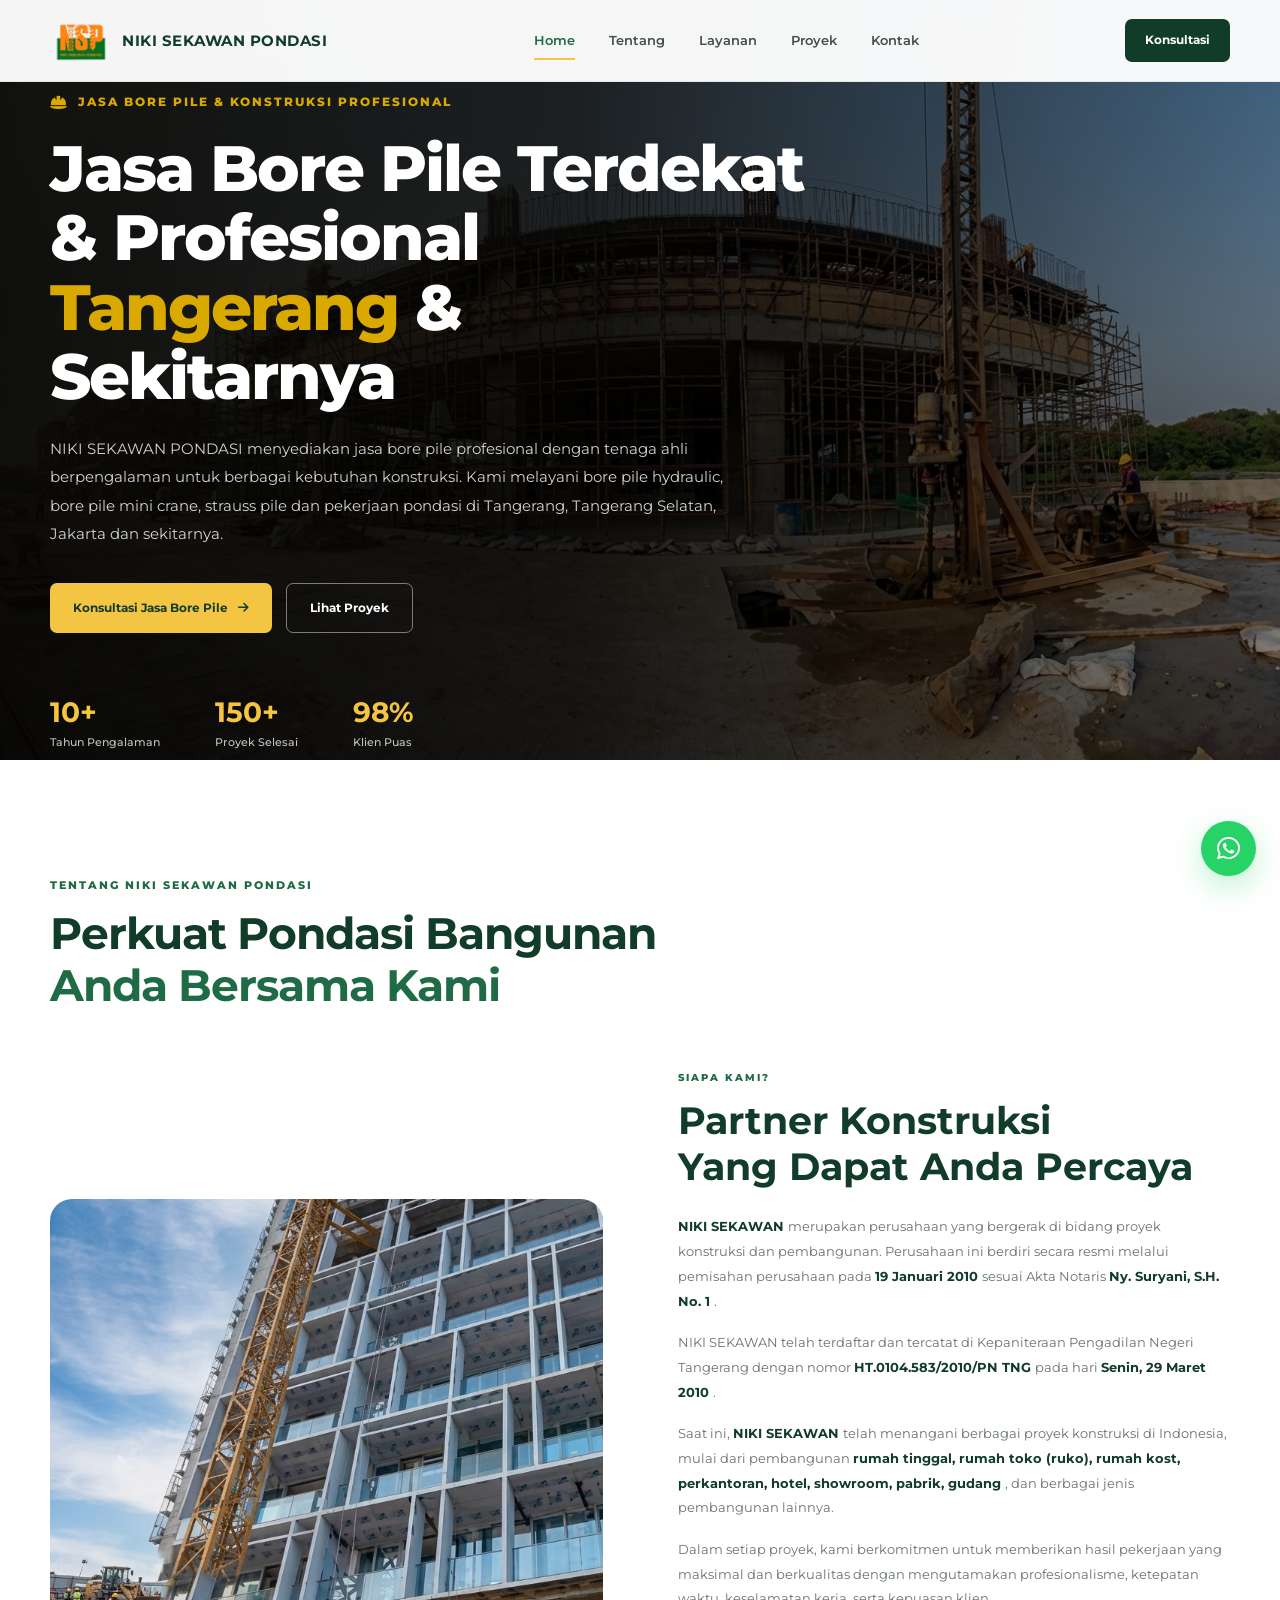
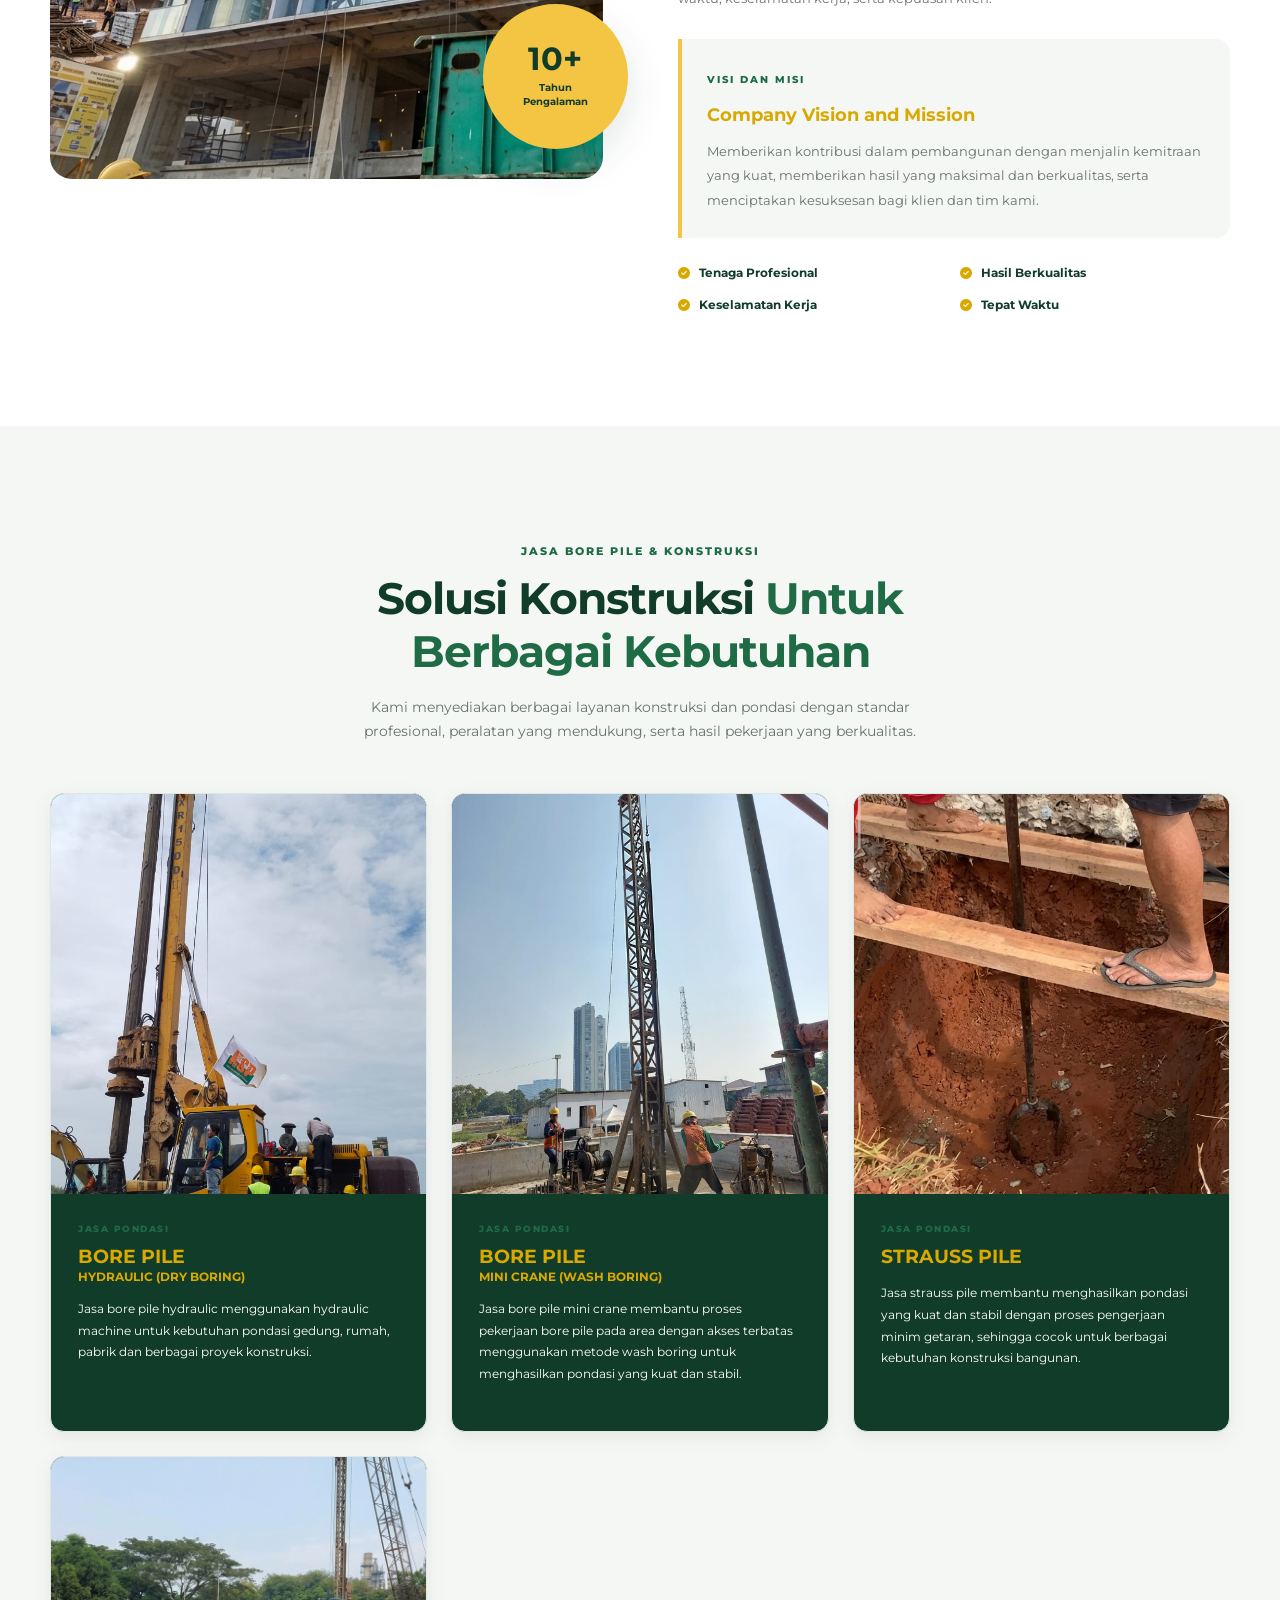
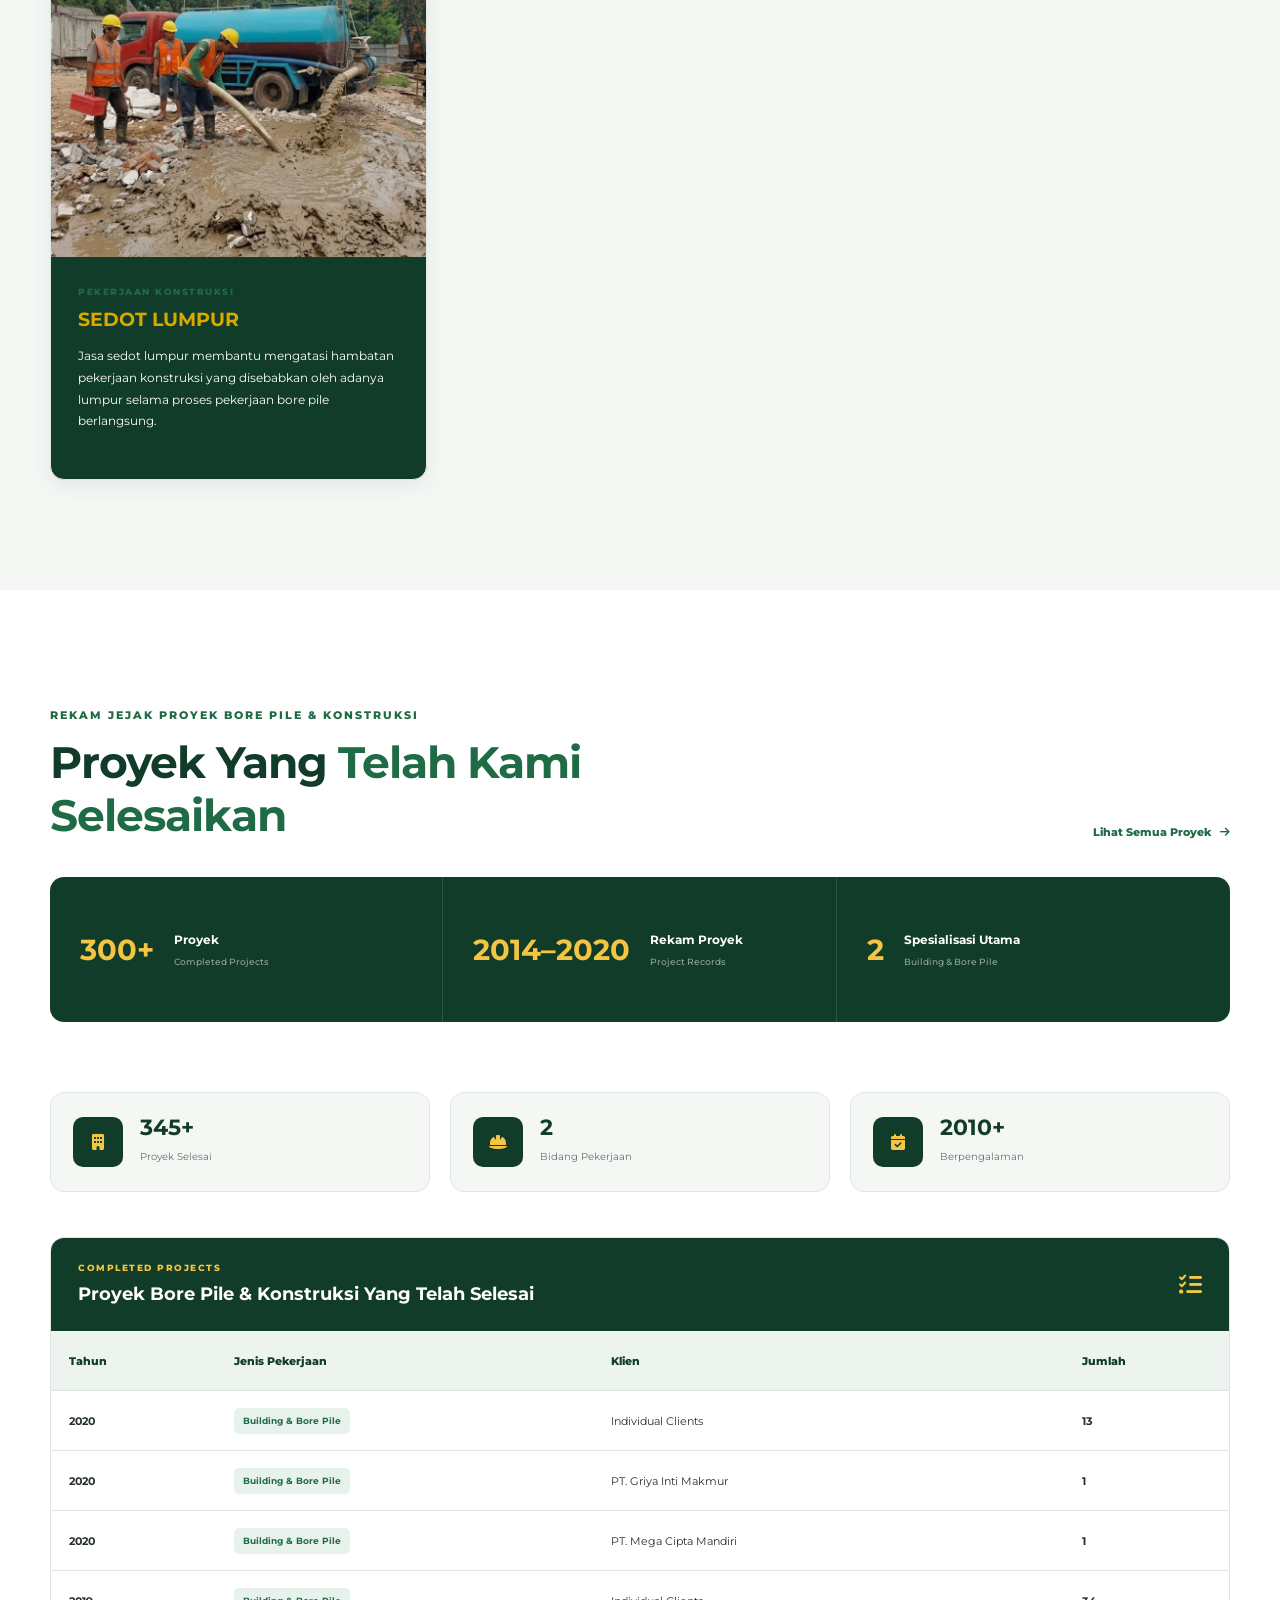
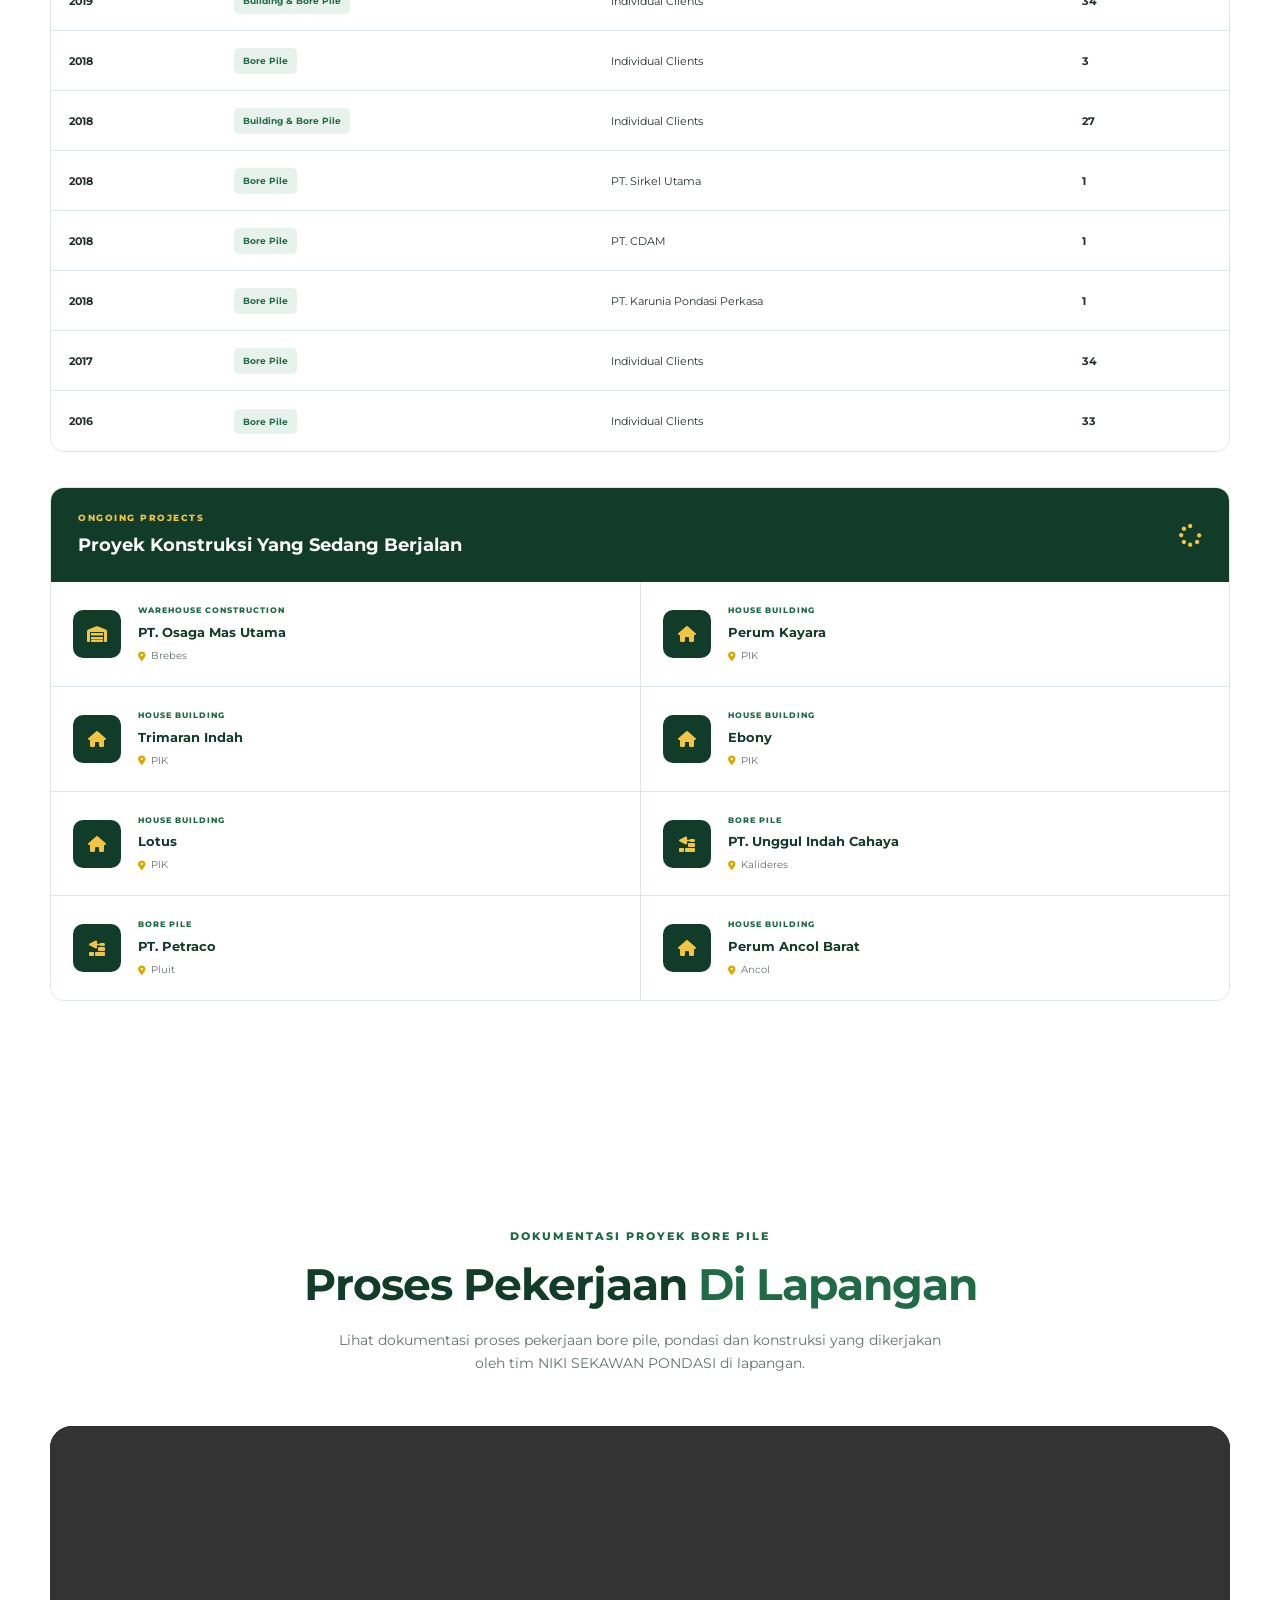
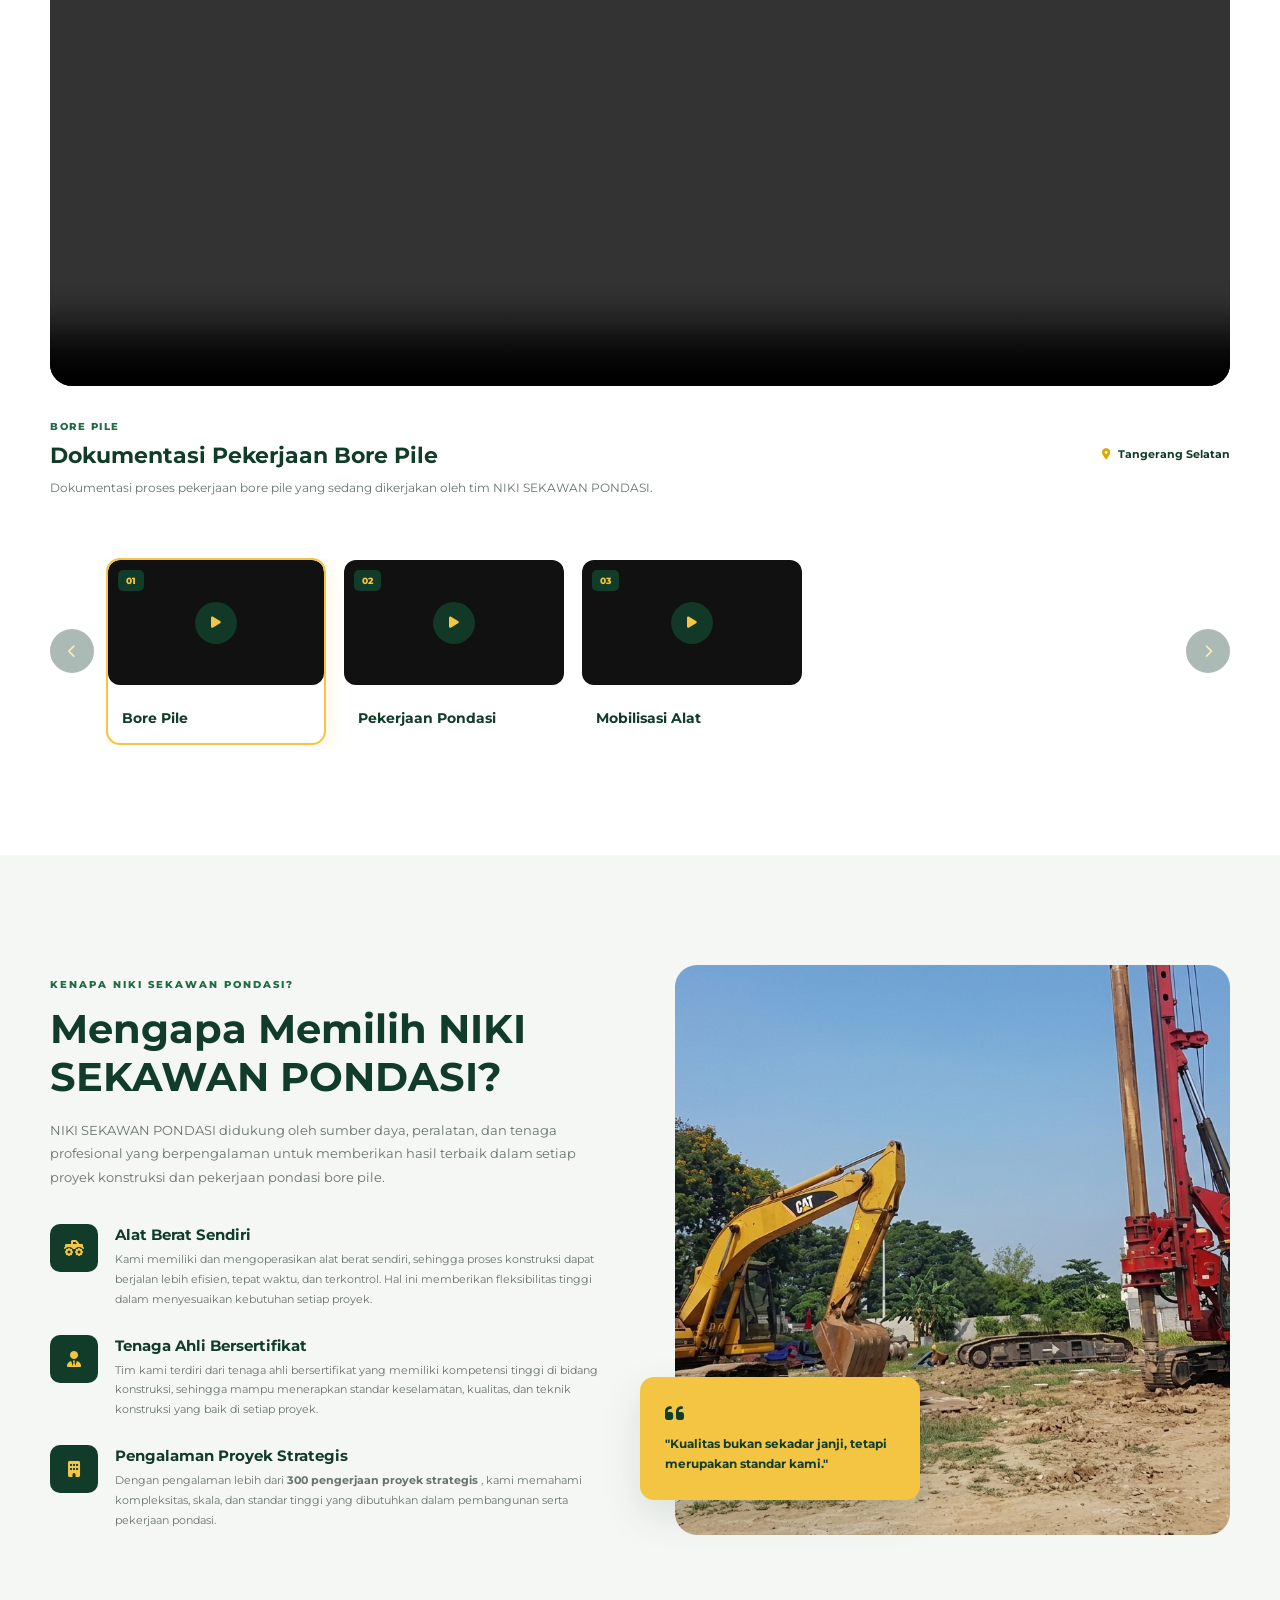
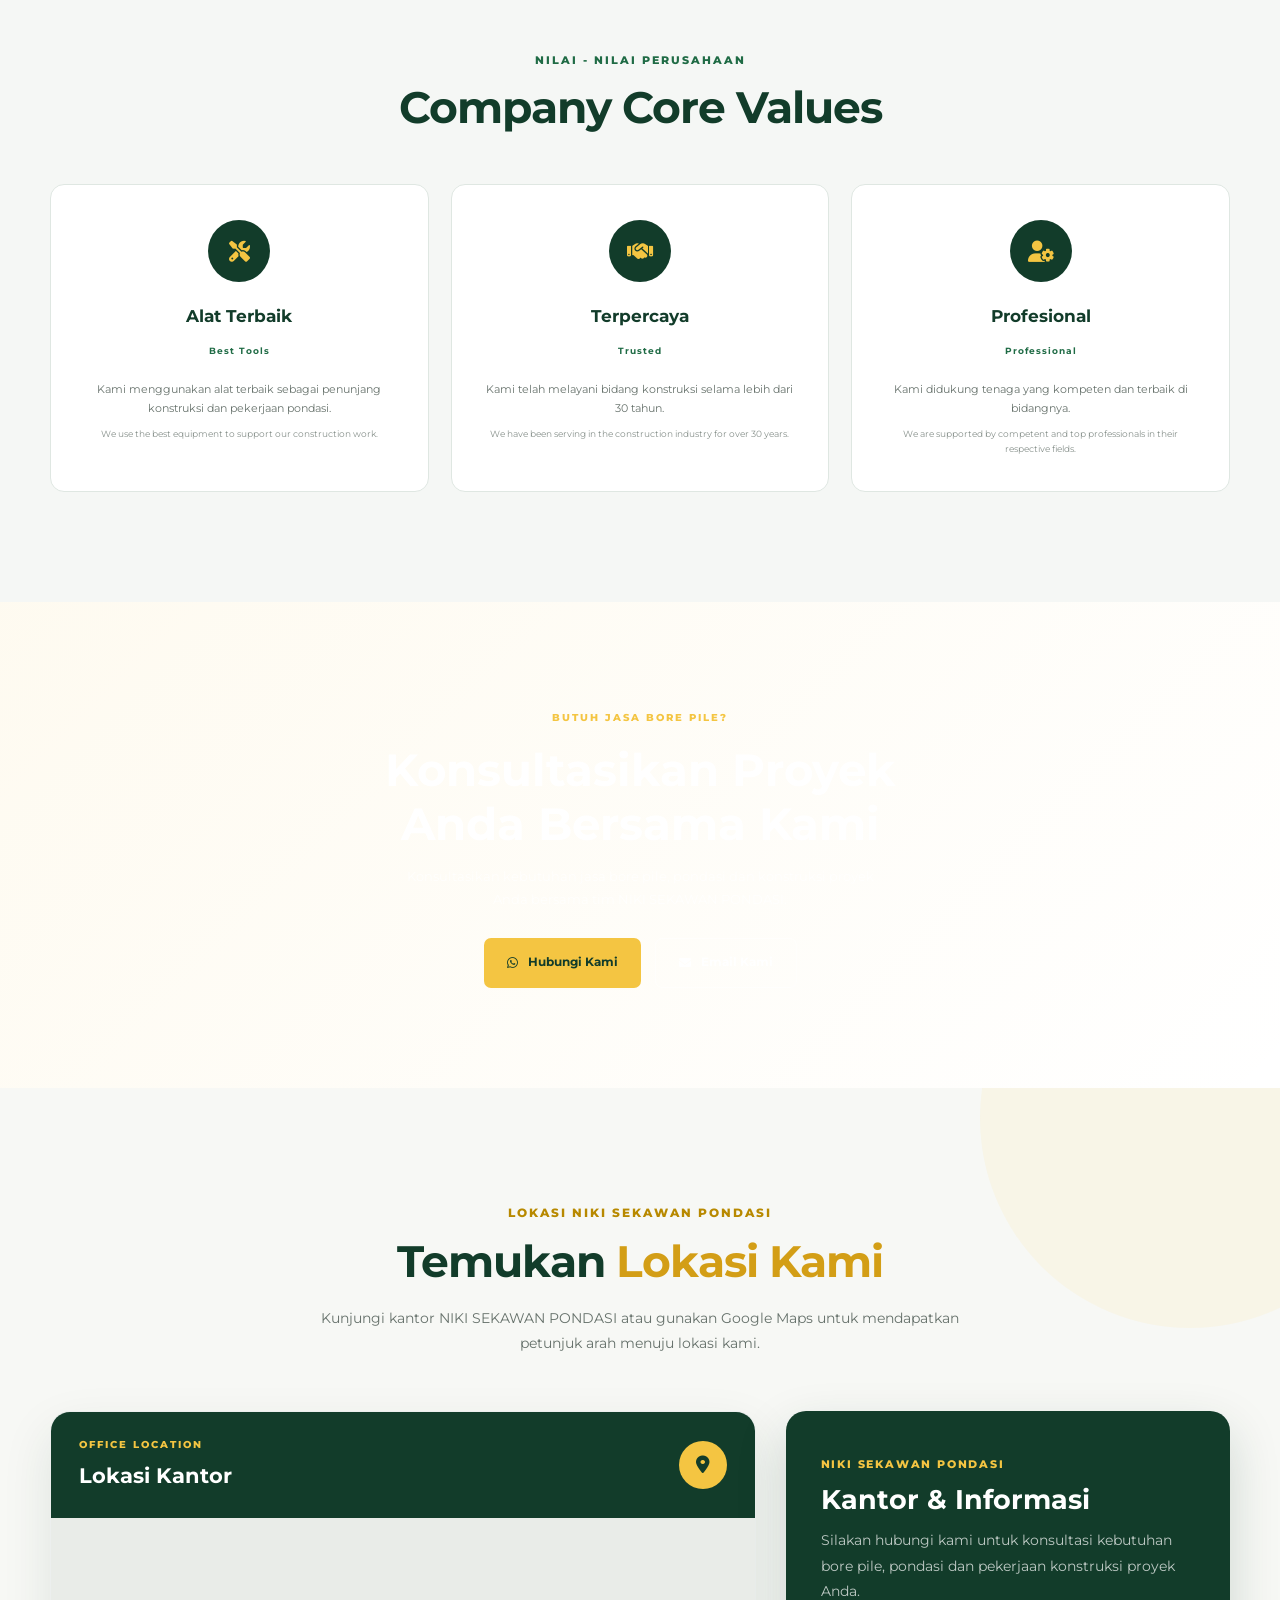
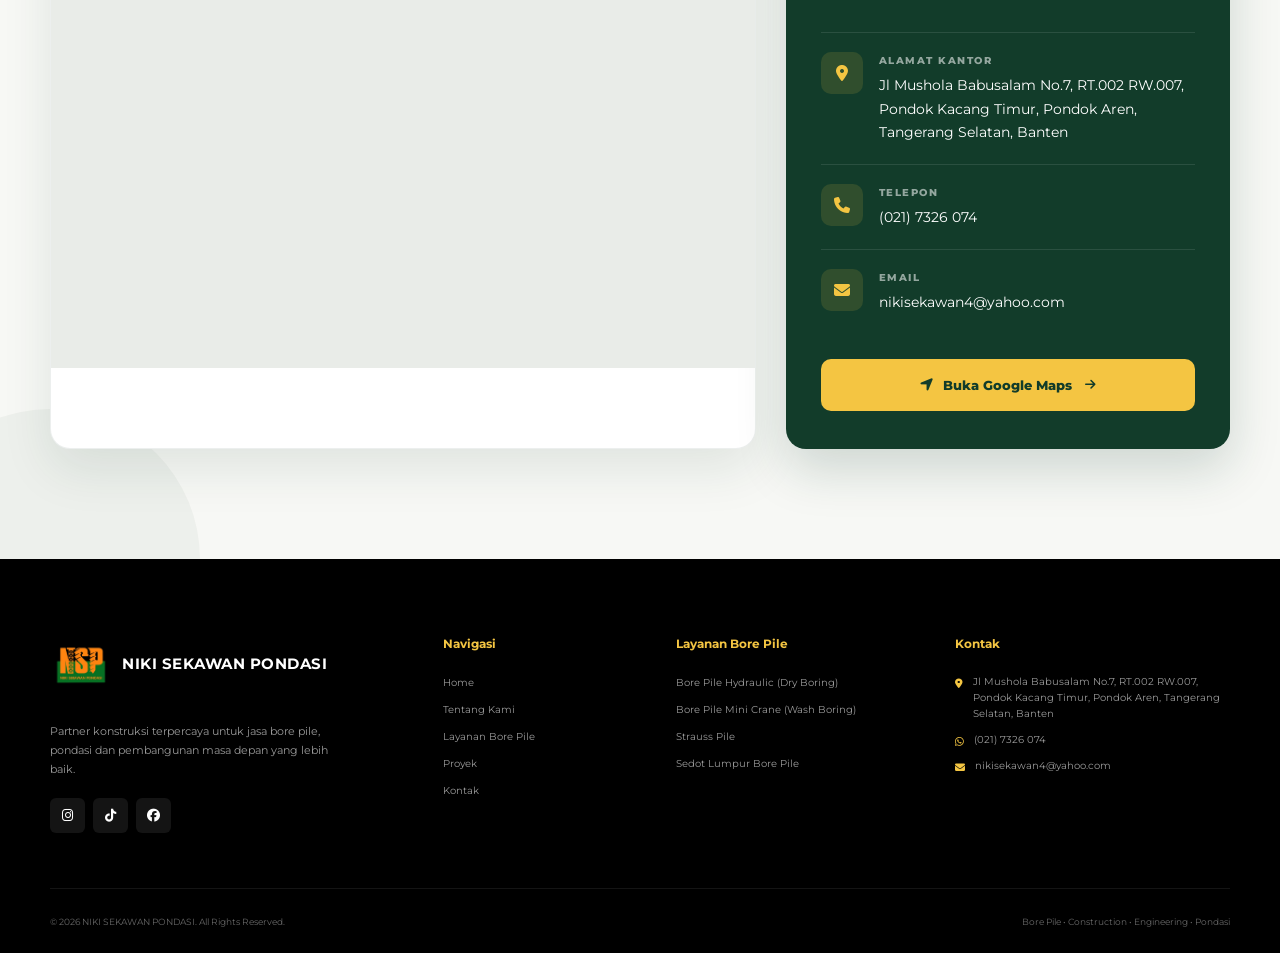
==== commit b487e1ae: "Add files via upload" ====
--- a/index.html
+++ b/index.html
@@ -2511,6 +2511,235 @@
 
 </section>
 
+<!-- =========================================================
+     LOCATION / GOOGLE MAPS
+========================================================= -->
+
+<section class="location-section" id="lokasi">
+
+    <div class="container">
+
+        <!-- SECTION HEADING -->
+
+        <div class="section-heading center location-heading">
+
+            <span>
+                LOKASI NIKI SEKAWAN PONDASI
+            </span>
+
+            <h2>
+
+                Temukan
+
+                <strong>
+                    Lokasi Kami
+                </strong>
+
+            </h2>
+
+            <p>
+
+                Kunjungi kantor NIKI SEKAWAN PONDASI
+                atau gunakan Google Maps untuk mendapatkan
+                petunjuk arah menuju lokasi kami.
+
+            </p>
+
+        </div>
+
+
+        <!-- LOCATION CONTENT -->
+
+        <div class="location-grid">
+
+
+            <!-- GOOGLE MAP -->
+
+            <div class="location-map-card">
+
+                <div class="location-map-header">
+
+                    <div>
+
+                        <span>
+                            OFFICE LOCATION
+                        </span>
+
+                        <h3>
+                            Lokasi Kantor
+                        </h3>
+
+                    </div>
+
+                    <div class="location-map-icon">
+
+                        <i class="fa-solid fa-location-dot"></i>
+
+                    </div>
+
+                </div>
+
+
+                <div class="location-map">
+
+                    <!--
+                        GANTI SRC DI BAWAH DENGAN
+                        GOOGLE MAPS EMBED URL MILIK PERUSAHAAN
+                    -->
+
+                    <iframe
+                        src="https://www.google.com/maps/embed?pb=!1m10!1m8!1m3!1d991.5062466809187!2d106.69891343357313!3d-6.260438885305188!3m2!1i1024!2i768!4f13.1!5e0!3m2!1sid!2sid!4v1788431883778!5m2!1sid!2sid" width="600" height="450" style="border:0;" allowfullscreen="" loading="lazy" referrerpolicy="strict-origin-when-cross-origin"
+                        width="100%"
+                        height="450"
+                        style="border:0;"
+                        allowfullscreen=""
+                        loading="lazy"
+                        referrerpolicy="no-referrer-when-downgrade"
+                        title="Lokasi NIKI SEKAWAN PONDASI"
+                    ></iframe>
+
+                </div>
+
+            </div>
+
+
+            <!-- CONTACT INFORMATION -->
+
+            <div class="location-info-card">
+
+                <div class="location-info-top">
+
+                    <span class="location-label">
+                        NIKI SEKAWAN PONDASI
+                    </span>
+
+                    <h3>
+                        Kantor & Informasi
+                    </h3>
+
+                    <p>
+                        Silakan hubungi kami untuk konsultasi
+                        kebutuhan bore pile, pondasi dan pekerjaan
+                        konstruksi proyek Anda.
+                    </p>
+
+                </div>
+
+
+                <!-- ADDRESS -->
+
+                <div class="location-item">
+
+                    <div class="location-item-icon">
+
+                        <i class="fa-solid fa-location-dot"></i>
+
+                    </div>
+
+
+                    <div class="location-item-content">
+
+                        <span>
+                            ALAMAT KANTOR
+                        </span>
+
+                        <p>
+
+                            Jl Mushola Babusalam No.7,
+                            RT.002 RW.007,
+                            Pondok Kacang Timur,
+                            Pondok Aren,
+                            Tangerang Selatan,
+                            Banten
+
+                        </p>
+
+                    </div>
+
+                </div>
+
+
+                <!-- PHONE -->
+
+                <div class="location-item">
+
+                    <div class="location-item-icon">
+
+                        <i class="fa-solid fa-phone"></i>
+
+                    </div>
+
+
+                    <div class="location-item-content">
+
+                        <span>
+                            TELEPON
+                        </span>
+
+                        <p>
+                            (021) 7326 074
+                        </p>
+
+                    </div>
+
+                </div>
+
+
+                <!-- EMAIL -->
+
+                <div class="location-item">
+
+                    <div class="location-item-icon">
+
+                        <i class="fa-solid fa-envelope"></i>
+
+                    </div>
+
+
+                    <div class="location-item-content">
+
+                        <span>
+                            EMAIL
+                        </span>
+
+                        <p>
+                            nikisekawan4@yahoo.com
+                        </p>
+
+                    </div>
+
+                </div>
+
+
+                <!-- BUTTON -->
+
+                <div class="location-actions">
+
+                    <a
+                        href="https://www.google.com/maps/place/Niki+Sekawan+Borepile+dan+General+Kontraktor/@-6.2605819,106.6984928,19z/data=!4m6!3m5!1s0x2e69fba1c82a124b:0xc900942ced6810fe!8m2!3d-6.2603684!4d106.6995279!16s%2Fg%2F11tf4yz4ww?entry=ttu&g_ep=EgoyMDI2MDgzMS4wIKXMDSoASAFQAw%3D%3D"
+                        class="location-map-button"
+                        target="_blank"
+                        rel="noopener"
+                    >
+
+                        <i class="fa-solid fa-location-arrow"></i>
+
+                        Buka Google Maps
+
+                        <i class="fa-solid fa-arrow-right"></i>
+
+                    </a>
+
+                </div>
+
+            </div>
+
+        </div>
+
+    </div>
+
+</section>
+
 
 <!-- =========================================================
      FOOTER
--- a/style.css
+++ b/style.css
@@ -2382,6 +2382,555 @@
 
 
 /* =========================================================
+   LOCATION / GOOGLE MAPS
+========================================================= */
+
+.location-section {
+    position: relative;
+    padding: 110px 0;
+    background: #f7f8f5;
+    overflow: hidden;
+}
+
+
+/* Decorative background */
+
+.location-section::before {
+    content: "";
+    position: absolute;
+    width: 420px;
+    height: 420px;
+    border-radius: 50%;
+    background: rgba(244, 197, 66, 0.08);
+    top: -180px;
+    right: -120px;
+    pointer-events: none;
+}
+
+.location-section::after {
+    content: "";
+    position: absolute;
+    width: 300px;
+    height: 300px;
+    border-radius: 50%;
+    background: rgba(18, 60, 42, 0.04);
+    bottom: -150px;
+    left: -100px;
+    pointer-events: none;
+}
+
+
+/* Heading */
+
+.location-heading {
+    position: relative;
+    z-index: 2;
+    max-width: 760px;
+    margin: 0 auto 55px;
+}
+
+.location-heading span {
+    display: inline-block;
+    margin-bottom: 12px;
+    font-size: 12px;
+    font-weight: 800;
+    letter-spacing: 2px;
+    color: #b88900;
+}
+
+.location-heading h2 {
+    margin: 0;
+    color: #123c2a;
+}
+
+.location-heading h2 strong {
+    color: #d39e16;
+}
+
+.location-heading p {
+    max-width: 650px;
+    margin: 18px auto 0;
+    line-height: 1.8;
+    color: #66716b;
+}
+
+
+/* Main grid */
+
+.location-grid {
+    position: relative;
+    z-index: 2;
+
+    display: grid;
+    grid-template-columns: 1.35fr 0.85fr;
+
+    gap: 30px;
+
+    align-items: stretch;
+}
+
+
+/* =========================================================
+   MAP CARD
+========================================================= */
+
+.location-map-card {
+    background: #ffffff;
+
+    border-radius: 20px;
+
+    overflow: hidden;
+
+    border: 1px solid rgba(18, 60, 42, 0.08);
+
+    box-shadow:
+        0 20px 50px rgba(18, 60, 42, 0.10);
+}
+
+
+/* Map Header */
+
+.location-map-header {
+    display: flex;
+
+    align-items: center;
+
+    justify-content: space-between;
+
+    padding: 24px 28px;
+
+    background: #123c2a;
+
+    color: #ffffff;
+}
+
+.location-map-header span {
+    display: block;
+
+    margin-bottom: 5px;
+
+    font-size: 10px;
+
+    font-weight: 800;
+
+    letter-spacing: 2px;
+
+    color: #f4c542;
+}
+
+.location-map-header h3 {
+    margin: 0;
+
+    font-size: 21px;
+
+    font-weight: 700;
+
+    color: #ffffff;
+}
+
+
+/* Map Icon */
+
+.location-map-icon {
+    width: 48px;
+    height: 48px;
+
+    display: flex;
+
+    align-items: center;
+    justify-content: center;
+
+    border-radius: 50%;
+
+    background: #f4c542;
+
+    color: #123c2a;
+
+    font-size: 18px;
+}
+
+
+/* Actual Map */
+
+.location-map {
+    position: relative;
+
+    width: 100%;
+
+    min-height: 450px;
+
+    background: #e9ece8;
+}
+
+.location-map iframe {
+    display: block;
+
+    width: 100%;
+
+    height: 450px;
+
+    border: 0;
+}
+
+
+/* =========================================================
+   INFORMATION CARD
+========================================================= */
+
+.location-info-card {
+    display: flex;
+
+    flex-direction: column;
+
+    padding: 38px 35px;
+
+    border-radius: 20px;
+
+    background: #123c2a;
+
+    color: #ffffff;
+
+    box-shadow:
+        0 20px 50px rgba(18, 60, 42, 0.18);
+}
+
+
+/* Top */
+
+.location-info-top {
+    margin-bottom: 28px;
+}
+
+.location-label {
+    display: inline-block;
+
+    margin-bottom: 10px;
+
+    font-size: 11px;
+
+    font-weight: 800;
+
+    letter-spacing: 1.8px;
+
+    color: #f4c542;
+}
+
+.location-info-top h3 {
+    margin: 0 0 12px;
+
+    font-size: 27px;
+
+    line-height: 1.2;
+
+    color: #ffffff;
+}
+
+.location-info-top p {
+    margin: 0;
+
+    color: rgba(255, 255, 255, 0.72);
+
+    font-size: 14px;
+
+    line-height: 1.8;
+}
+
+
+/* =========================================================
+   LOCATION ITEM
+========================================================= */
+
+.location-item {
+    display: flex;
+
+    align-items: flex-start;
+
+    gap: 16px;
+
+    padding: 19px 0;
+
+    border-top: 1px solid rgba(255, 255, 255, 0.10);
+}
+
+
+.location-item-icon {
+    flex: 0 0 42px;
+
+    width: 42px;
+    height: 42px;
+
+    display: flex;
+
+    align-items: center;
+    justify-content: center;
+
+    border-radius: 10px;
+
+    background: rgba(244, 197, 66, 0.13);
+
+    color: #f4c542;
+
+    font-size: 16px;
+}
+
+
+.location-item-content {
+    min-width: 0;
+}
+
+.location-item-content span {
+    display: block;
+
+    margin-bottom: 5px;
+
+    font-size: 10px;
+
+    font-weight: 800;
+
+    letter-spacing: 1.5px;
+
+    color: rgba(255, 255, 255, 0.55);
+}
+
+
+.location-item-content p {
+    margin: 0;
+
+    font-size: 14px;
+
+    line-height: 1.7;
+
+    color: #ffffff;
+}
+
+
+/* =========================================================
+   GOOGLE MAP BUTTON
+========================================================= */
+
+.location-actions {
+    margin-top: auto;
+
+    padding-top: 25px;
+}
+
+
+.location-map-button {
+    display: flex;
+
+    align-items: center;
+
+    justify-content: center;
+
+    gap: 10px;
+
+    width: 100%;
+
+    padding: 15px 20px;
+
+    border-radius: 10px;
+
+    background: #f4c542;
+
+    color: #123c2a;
+
+    font-size: 13px;
+
+    font-weight: 800;
+
+    text-decoration: none;
+
+    transition:
+        transform 0.25s ease,
+        background 0.25s ease,
+        box-shadow 0.25s ease;
+}
+
+
+.location-map-button i:first-child {
+    font-size: 15px;
+}
+
+
+.location-map-button i:last-child {
+    margin-left: 3px;
+
+    font-size: 12px;
+
+    transition: transform 0.25s ease;
+}
+
+
+.location-map-button:hover {
+    background: #ffffff;
+
+    color: #123c2a;
+
+    transform: translateY(-3px);
+
+    box-shadow:
+        0 10px 25px rgba(0, 0, 0, 0.18);
+}
+
+
+.location-map-button:hover i:last-child {
+    transform: translateX(4px);
+}
+
+
+/* =========================================================
+   RESPONSIVE TABLET
+========================================================= */
+
+@media (max-width: 900px) {
+
+    .location-section {
+        padding: 85px 0;
+    }
+
+
+    .location-grid {
+        grid-template-columns: 1fr;
+
+        gap: 25px;
+    }
+
+
+    .location-map iframe {
+        height: 400px;
+    }
+
+
+    .location-map {
+        min-height: 400px;
+    }
+
+
+    .location-info-card {
+        padding: 32px;
+    }
+
+}
+
+
+/* =========================================================
+   RESPONSIVE MOBILE
+========================================================= */
+
+@media (max-width: 600px) {
+
+    .location-section {
+        padding: 70px 0;
+    }
+
+
+    .location-heading {
+        margin-bottom: 35px;
+    }
+
+
+    .location-heading span {
+        font-size: 10px;
+
+        letter-spacing: 1.5px;
+    }
+
+
+    .location-heading h2 {
+        font-size: 30px;
+
+        line-height: 1.2;
+    }
+
+
+    .location-heading p {
+        font-size: 13px;
+
+        line-height: 1.7;
+    }
+
+
+    .location-map-card {
+        border-radius: 16px;
+    }
+
+
+    .location-map-header {
+        padding: 20px;
+    }
+
+
+    .location-map-header h3 {
+        font-size: 18px;
+    }
+
+
+    .location-map-icon {
+        width: 42px;
+        height: 42px;
+
+        font-size: 16px;
+    }
+
+
+    .location-map {
+        min-height: 320px;
+    }
+
+
+    .location-map iframe {
+        height: 320px;
+    }
+
+
+    .location-info-card {
+        padding: 28px 22px;
+
+        border-radius: 16px;
+    }
+
+
+    .location-info-top h3 {
+        font-size: 23px;
+    }
+
+
+    .location-info-top p {
+        font-size: 13px;
+    }
+
+
+    .location-item {
+        gap: 12px;
+
+        padding: 16px 0;
+    }
+
+
+    .location-item-icon {
+        flex: 0 0 38px;
+
+        width: 38px;
+        height: 38px;
+
+        font-size: 14px;
+    }
+
+
+    .location-item-content p {
+        font-size: 13px;
+    }
+
+
+    .location-map-button {
+        padding: 14px 15px;
+
+        font-size: 12px;
+    }
+
+}
+
+/* =========================================================
    RESPONSIVE
    NIKI SEKAWAN PONDASI
 ========================================================= */
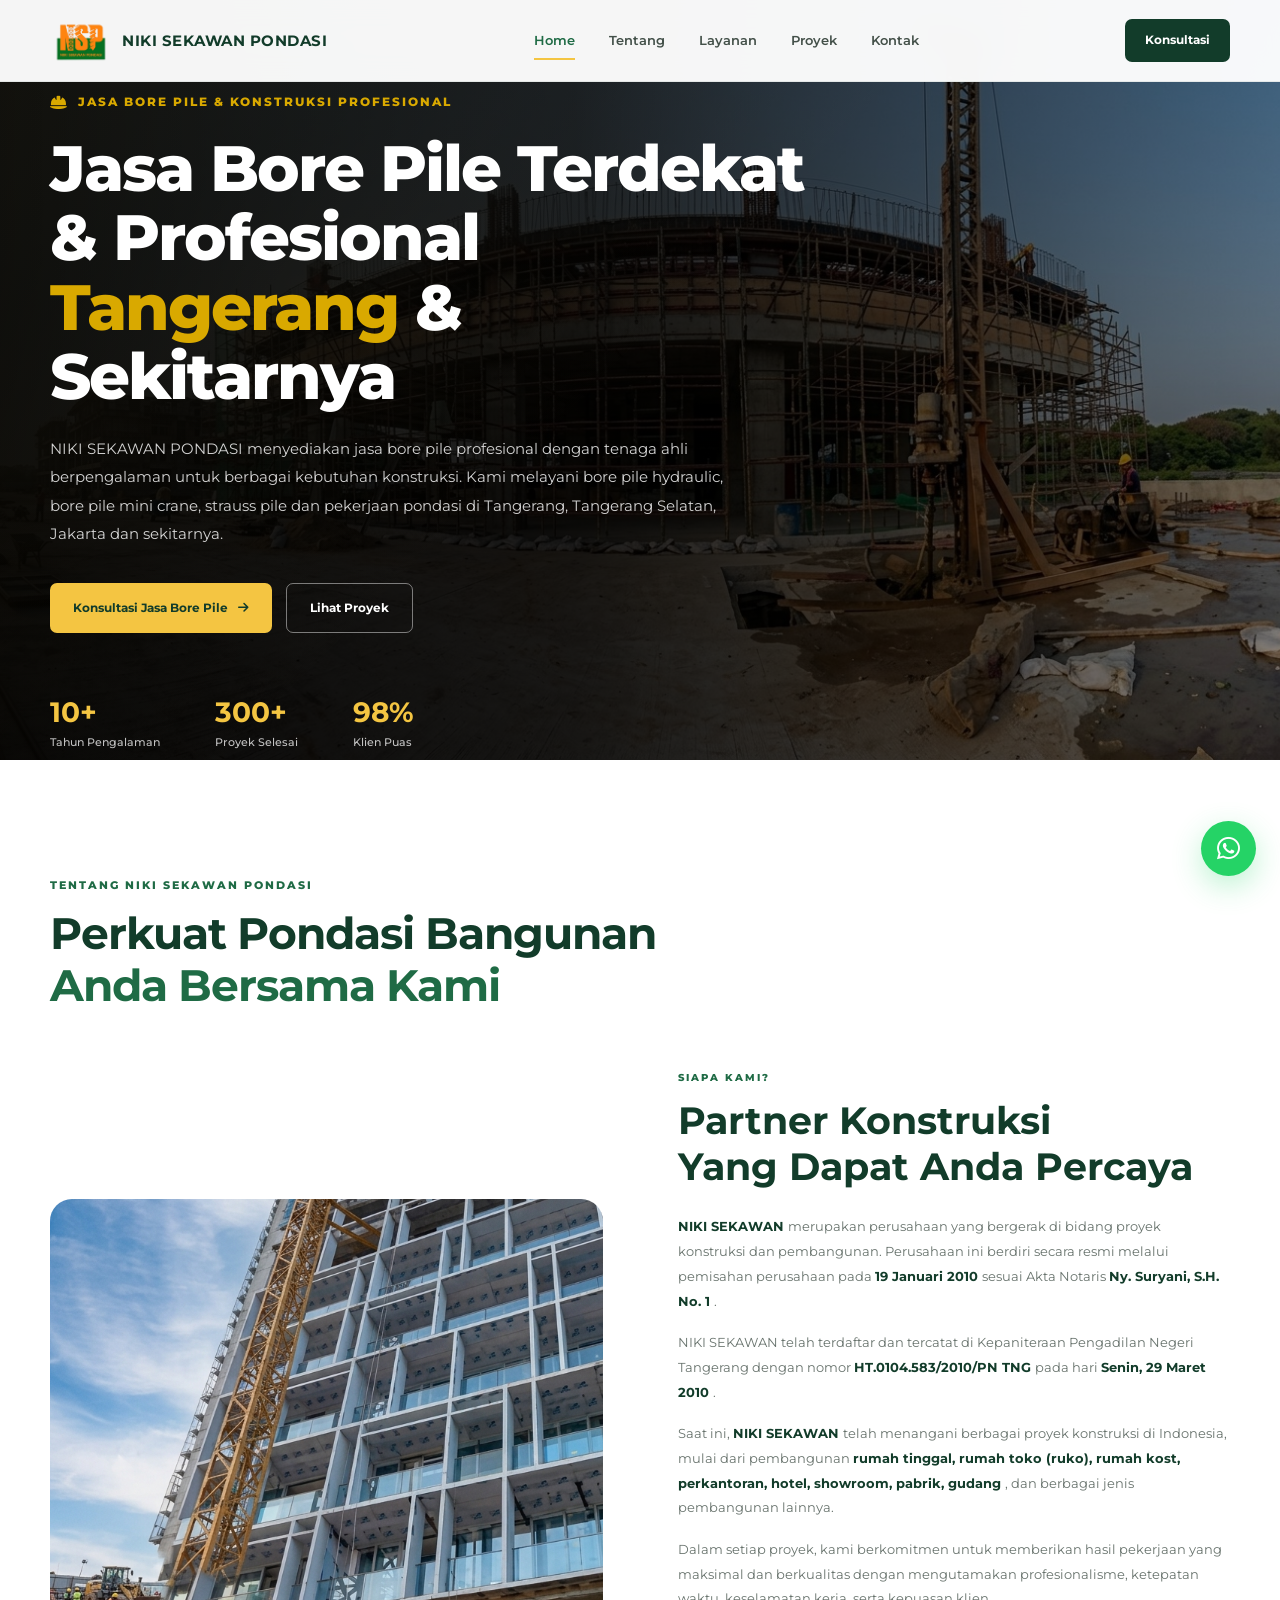
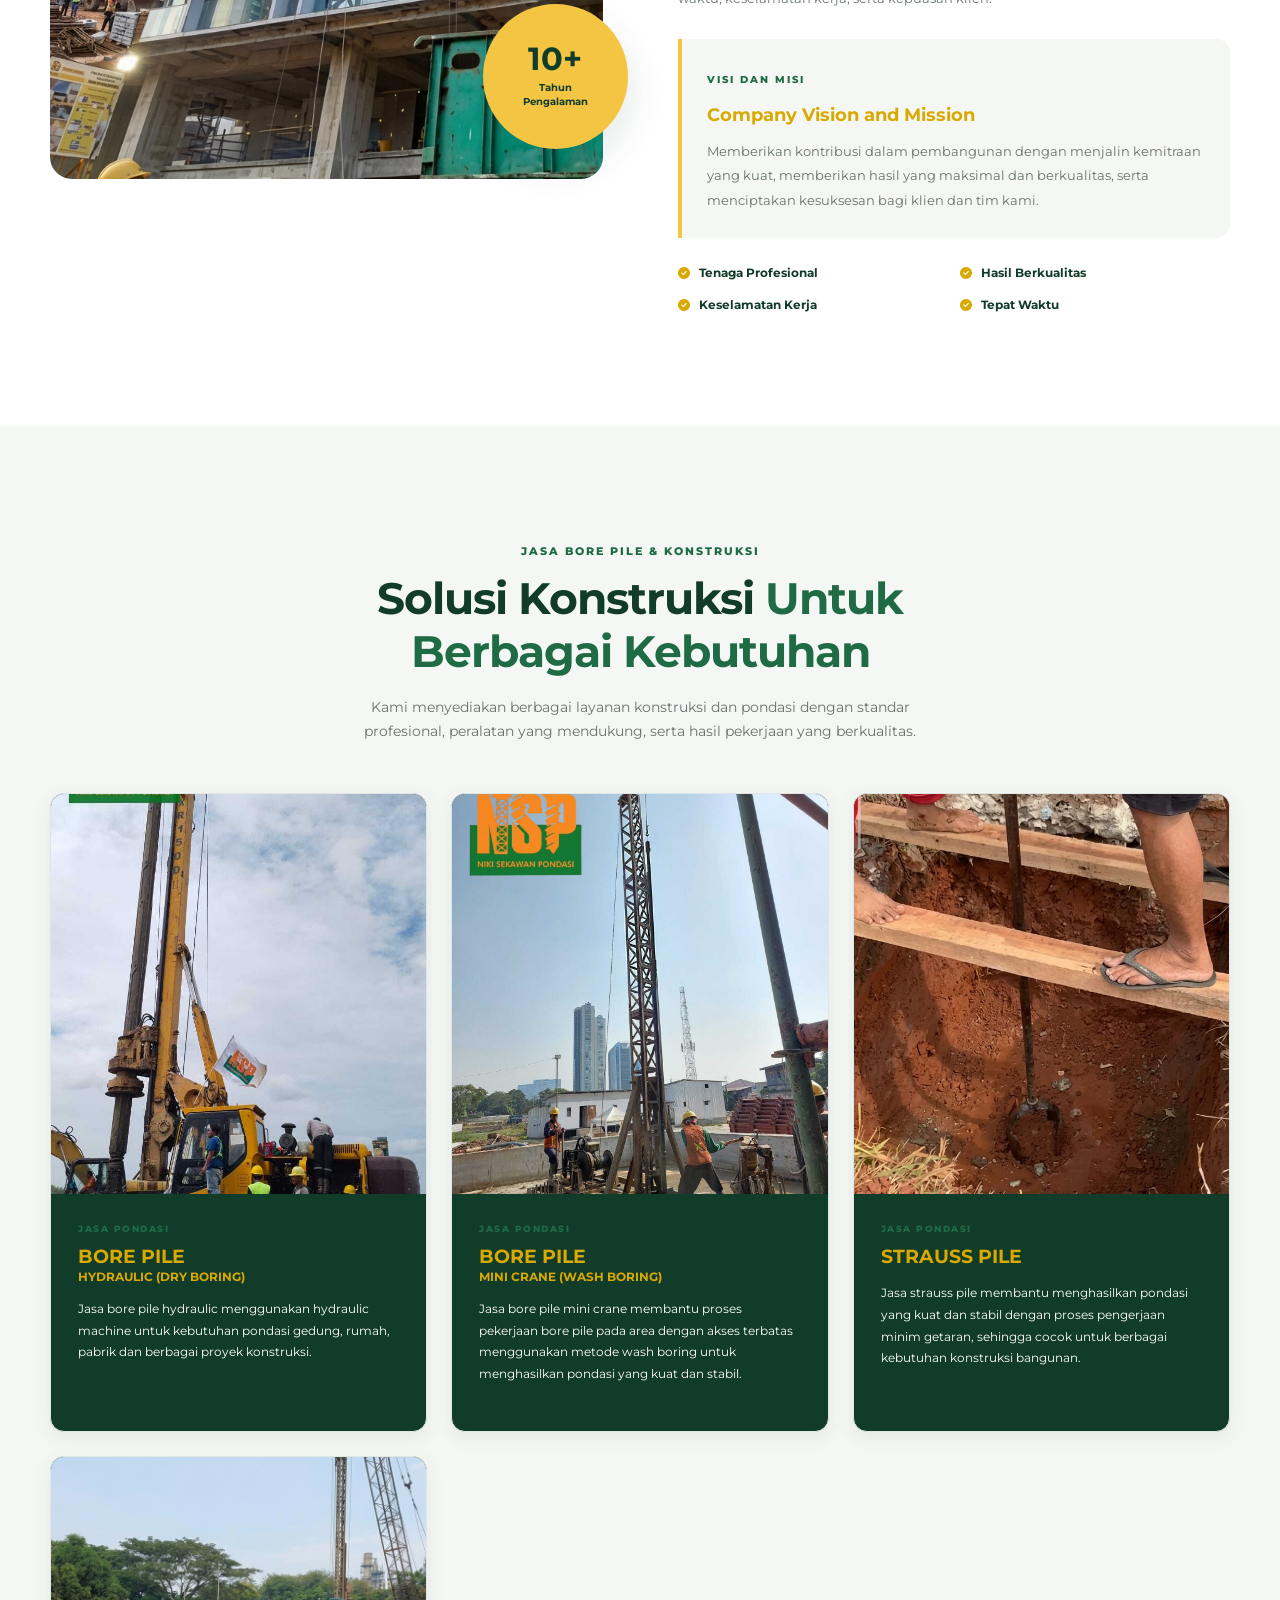
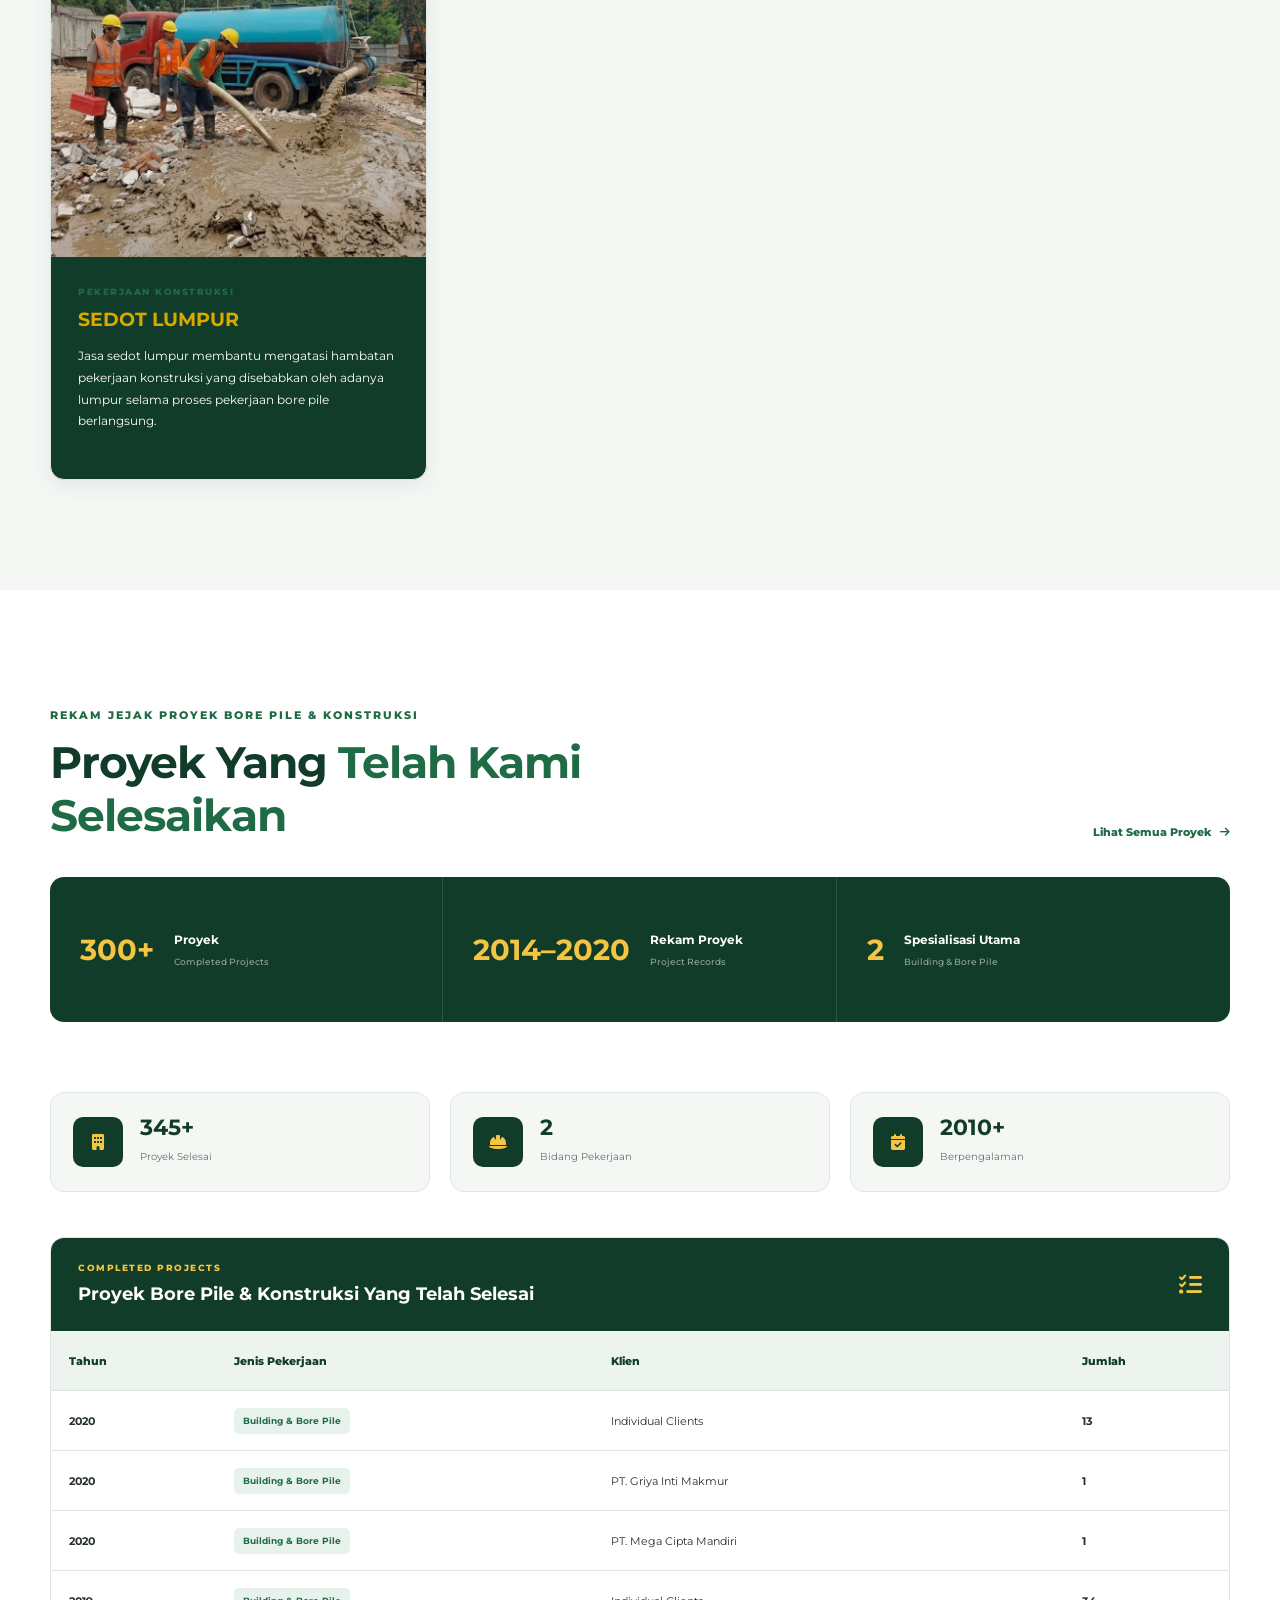
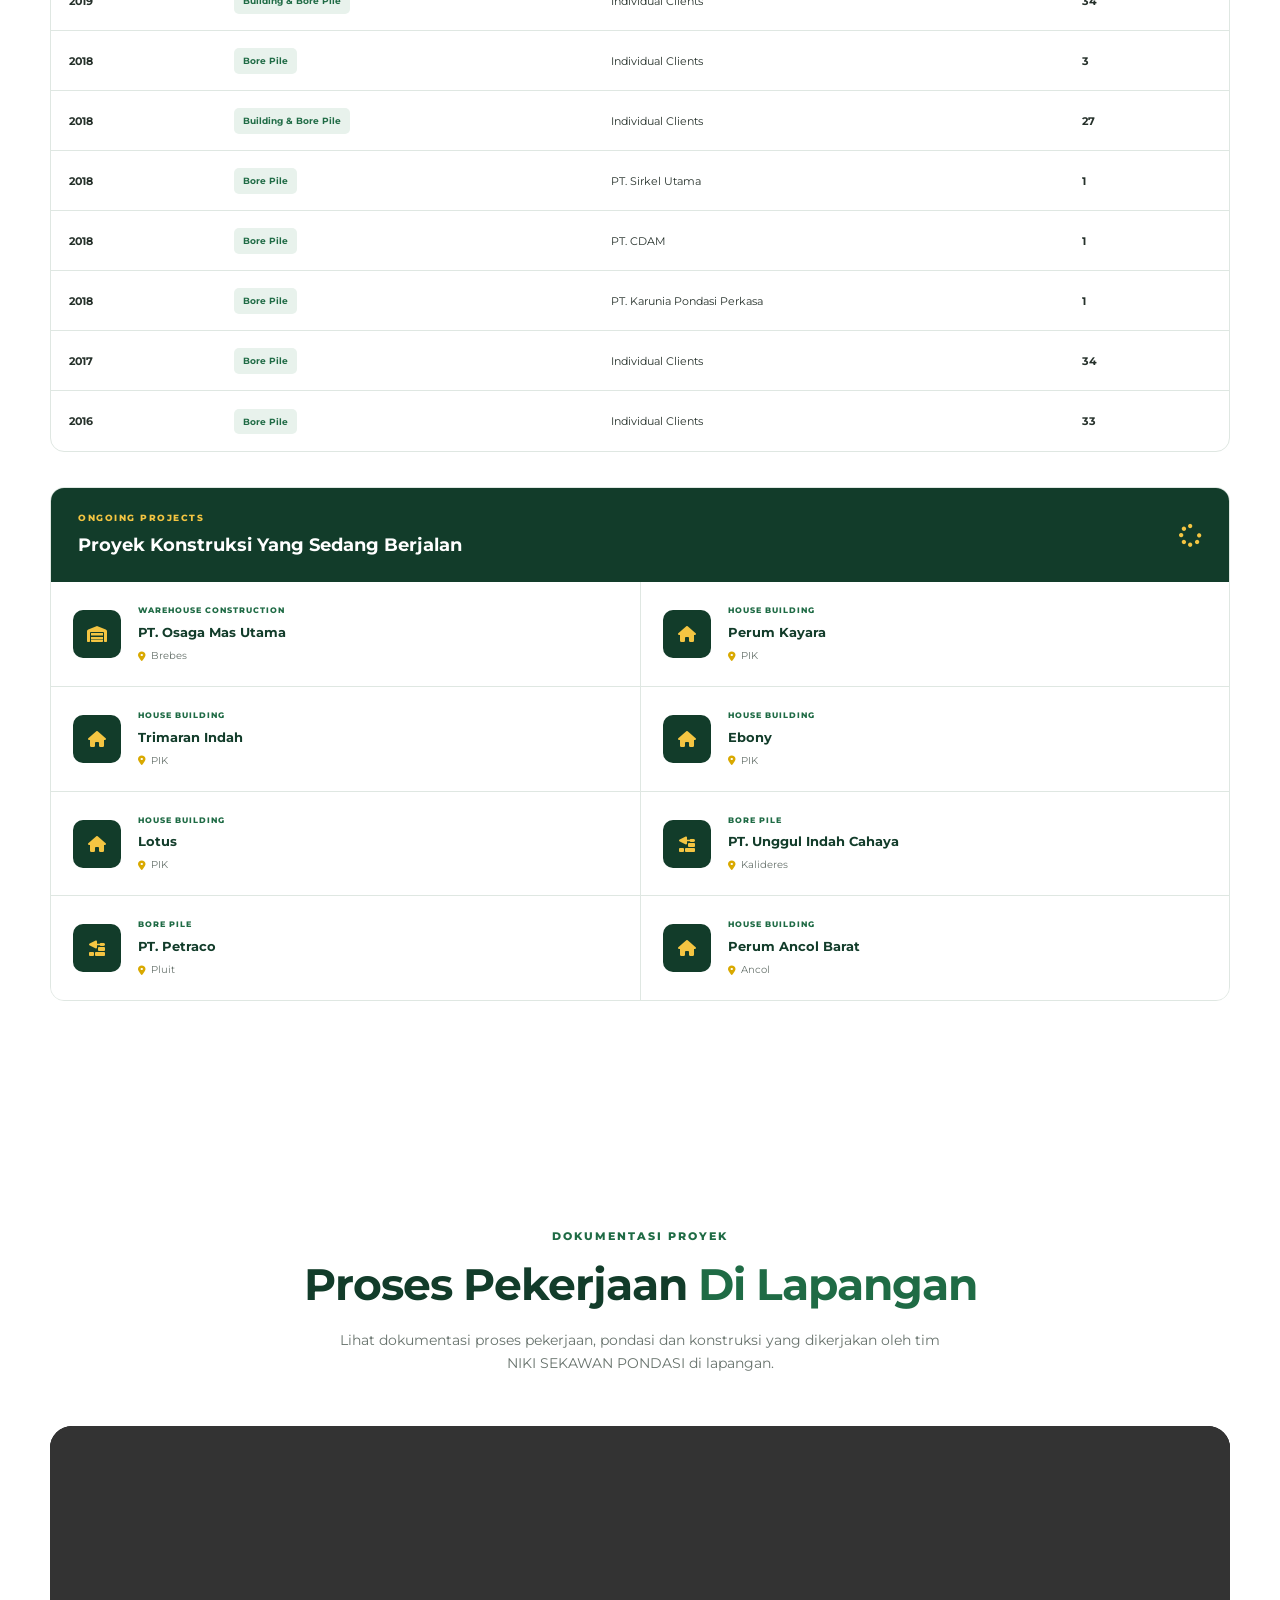
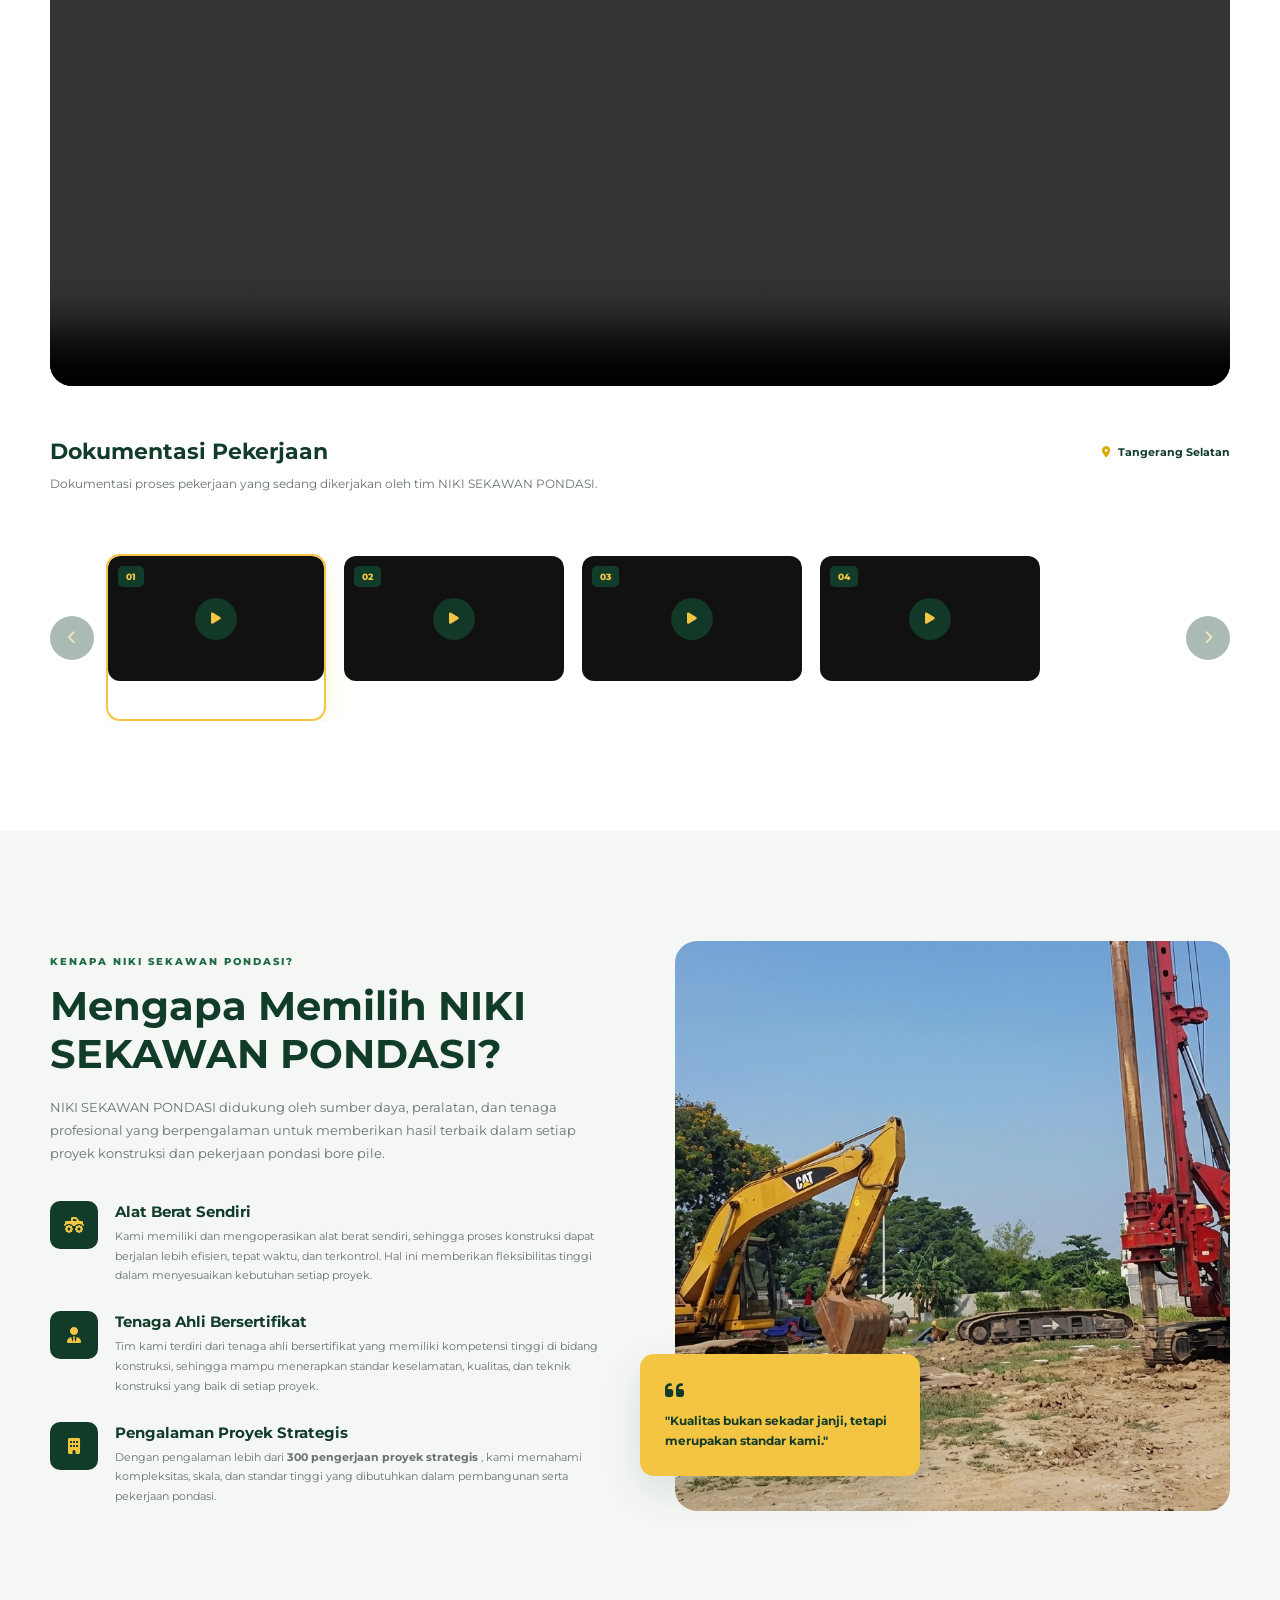
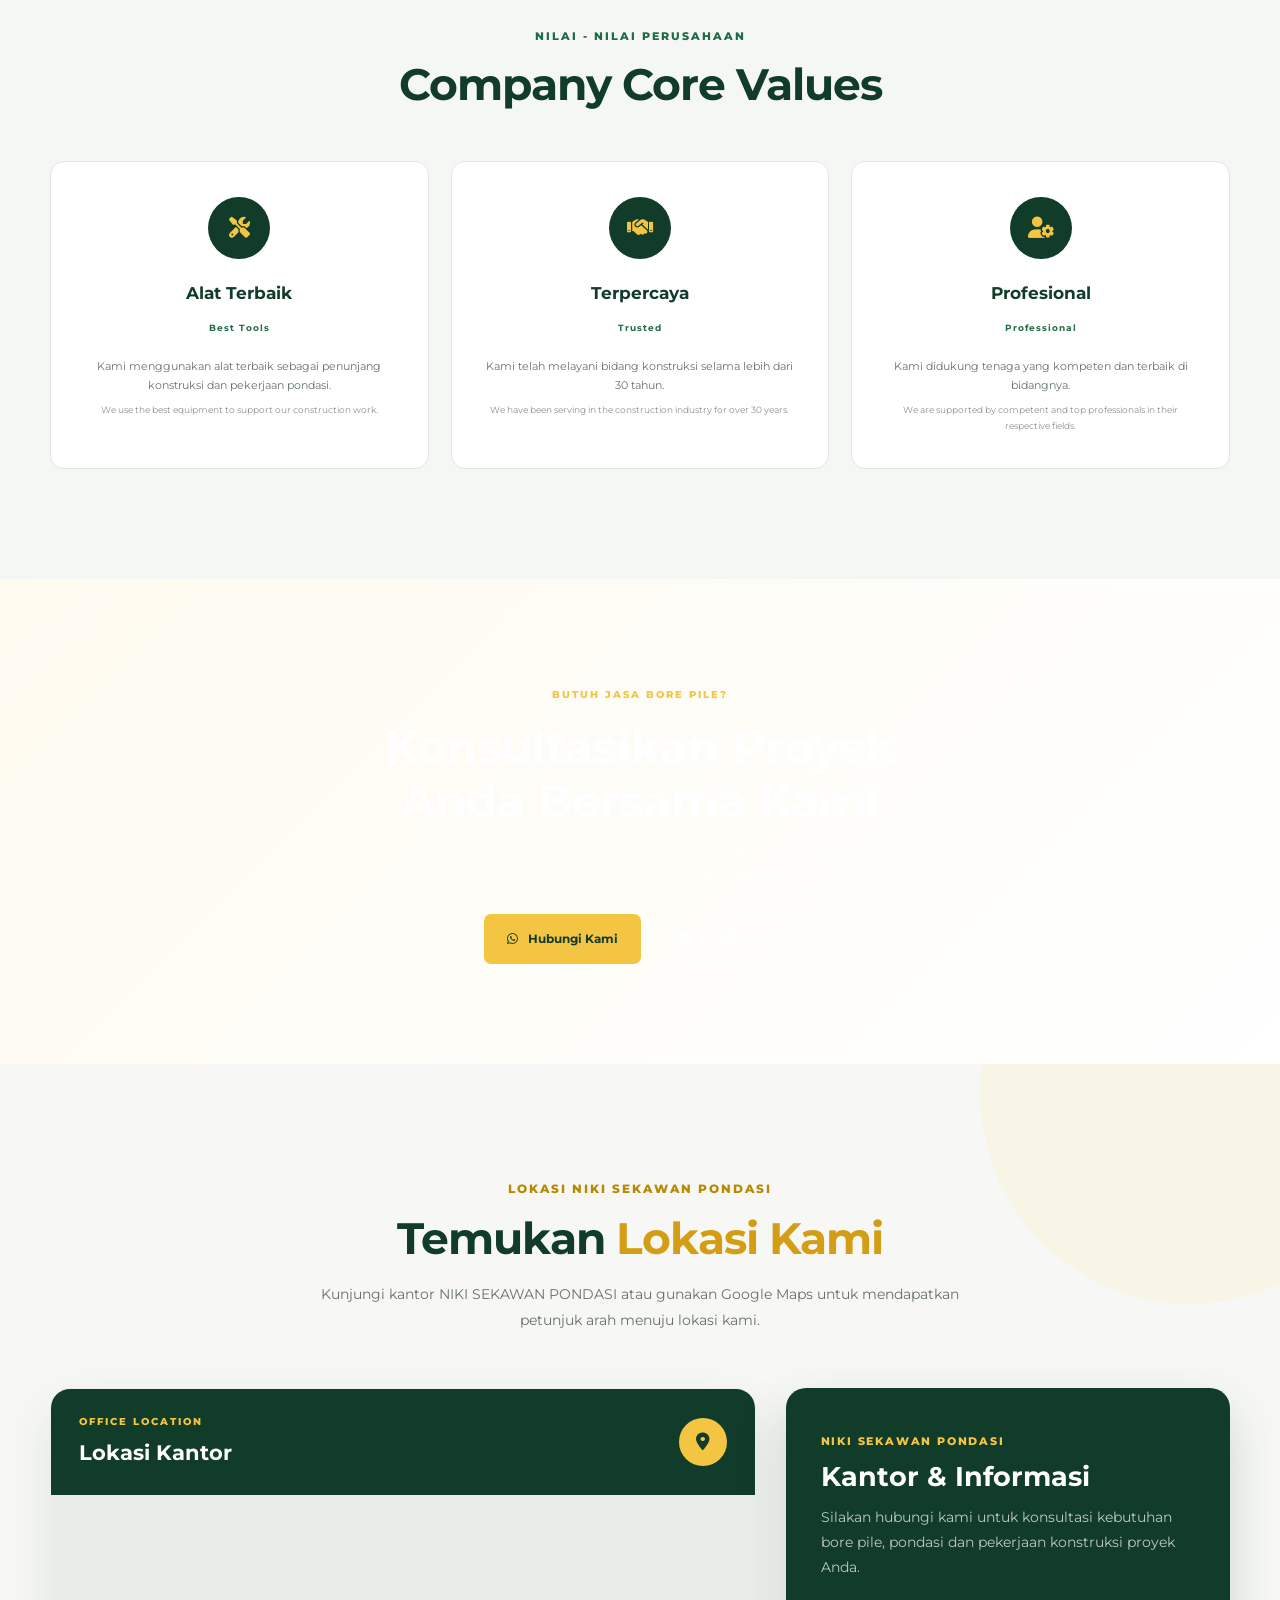
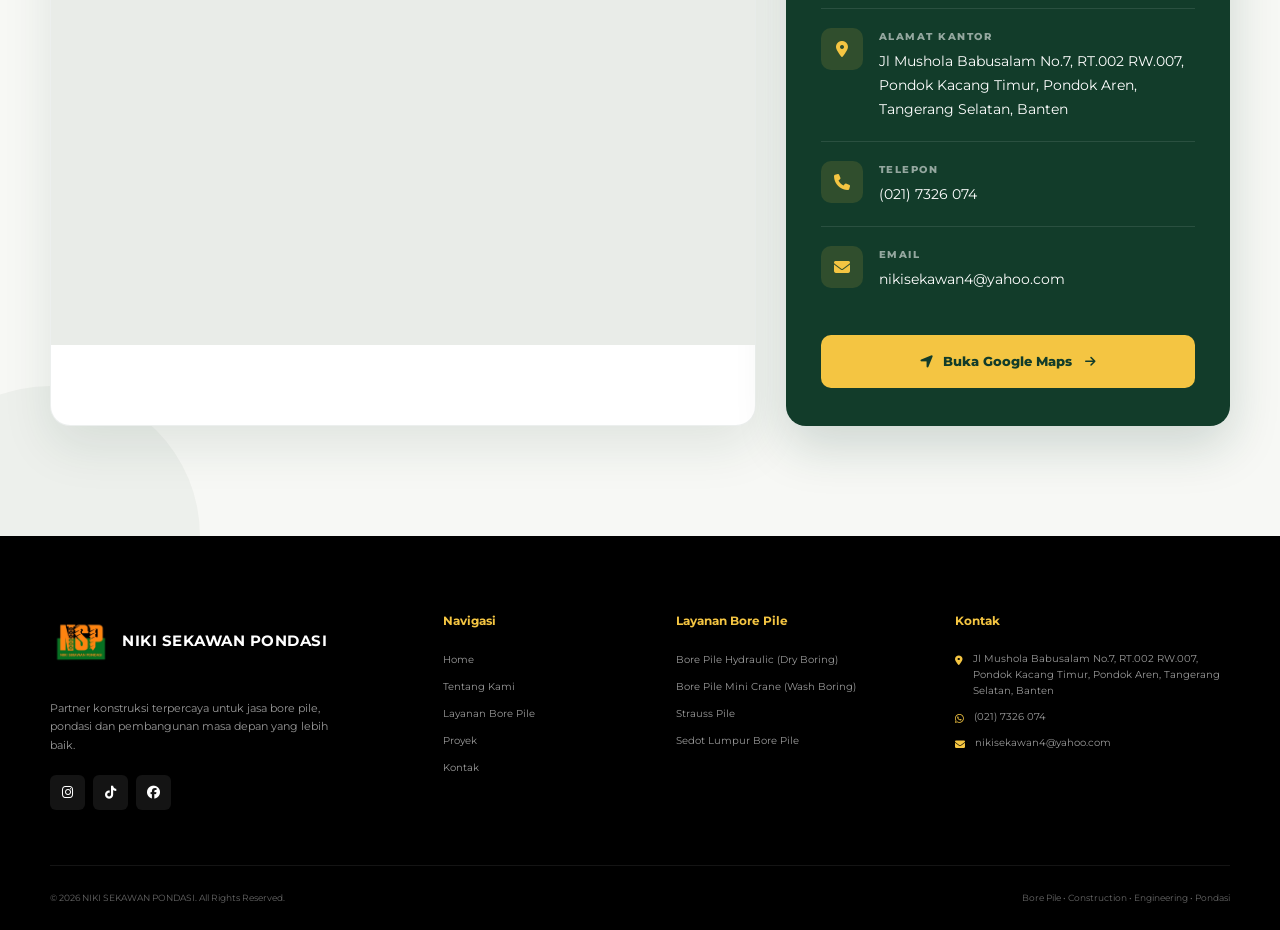
==== commit 653db813: "Add files via upload" ====
--- a/index.html
+++ b/index.html
@@ -449,7 +449,7 @@
             <div>
 
                 <strong>
-                    150+
+                    300+
                 </strong>
 
                 <span>
@@ -1846,7 +1846,7 @@
         <div class="section-heading center">
 
             <span>
-                DOKUMENTASI PROYEK BORE PILE
+                DOKUMENTASI PROYEK
             </span>
 
 
@@ -1863,7 +1863,7 @@
 
             <p>
 
-                Lihat dokumentasi proses pekerjaan bore pile,
+                Lihat dokumentasi proses pekerjaan,
                 pondasi dan konstruksi yang dikerjakan oleh
                 tim NIKI SEKAWAN PONDASI di lapangan.
 
@@ -1908,14 +1908,14 @@
                         id="mainVideoCategory"
                     >
 
-                        BORE PILE
+                        
 
                     </span>
 
 
                     <h3 id="mainVideoTitle">
 
-                        Dokumentasi Pekerjaan Bore Pile
+                        Dokumentasi Pekerjaan 
 
                     </h3>
 
@@ -1979,9 +1979,9 @@
                         class="video-thumb active"
                         type="button"
                         data-video="video1.mp4"
-                        data-title="Dokumentasi Pekerjaan Bore Pile"
-                        data-description="Dokumentasi proses pekerjaan bore pile yang sedang dikerjakan oleh tim NIKI SEKAWAN PONDASI."
-                        data-category="BORE PILE"
+                        data-title="Dokumentasi Pekerjaan "
+                        data-description="Dokumentasi proses pekerjaan  yang sedang dikerjakan oleh tim NIKI SEKAWAN PONDASI."
+                        data-category=""
                         data-location="Tangerang Selatan"
                     >
 
@@ -2010,7 +2010,7 @@
 
 
                         <span class="thumb-title">
-                            Bore Pile
+                        
                         </span>
 
                     </button>
@@ -2022,9 +2022,9 @@
                         class="video-thumb"
                         type="button"
                         data-video="video2.mp4"
-                        data-title="Dokumentasi Pekerjaan Bore Pile"
-                        data-description="Dokumentasi proses pekerjaan bore pile yang sedang dikerjakan oleh tim NIKI SEKAWAN PONDASI."
-                        data-category="BORE PILE"
+                        data-title="Dokumentasi Pekerjaan "
+                        data-description="Dokumentasi proses pekerjaan  yang sedang dikerjakan oleh tim NIKI SEKAWAN PONDASI."
+                        data-category=""
                         data-location="PIK"
                     >
 
@@ -2053,7 +2053,7 @@
 
 
                         <span class="thumb-title">
-                            Pekerjaan Pondasi
+
                         </span>
 
                     </button>
@@ -2065,9 +2065,9 @@
                         class="video-thumb"
                         type="button"
                         data-video="video3.mp4"
-                        data-title="Dokumentasi Pekerjaan Bore Pile"
-                        data-description="Dokumentasi proses pekerjaan bore pile yang sedang dikerjakan oleh tim NIKI SEKAWAN PONDASI."
-                        data-category="BORE PILE"
+                        data-title="Dokumentasi Pekerjaan "
+                        data-description="Dokumentasi proses pekerjaan  yang sedang dikerjakan oleh tim NIKI SEKAWAN PONDASI."
+                        data-category=""
                         data-location="Jakarta"
                     >
 
@@ -2096,7 +2096,48 @@
 
 
                         <span class="thumb-title">
-                            Mobilisasi Alat
+
+                        </span>
+
+                    </button>
+                    <!-- VIDEO 04 -->
+
+                    <button
+                        class="video-thumb"
+                        type="button"
+                        data-video="BORE-PILE-HYDRAULIC.VIDEO.mp4"
+                        data-title="Dokumentasi Pekerjaan "
+                        data-description="Dokumentasi proses pekerjaan  yang sedang dikerjakan oleh tim NIKI SEKAWAN PONDASI."
+                        data-category=""
+                        data-location="Jakarta"
+                    >
+
+                        <div class="thumb-image">
+
+                            <video
+                                src="BORE-PILE-HYDRAULIC.VIDEO.mp4"
+                                muted
+                                playsinline
+                                preload="metadata"
+                            ></video>
+
+
+                            <span class="thumb-play">
+
+                                <i class="fa-solid fa-play"></i>
+
+                            </span>
+
+
+                            <span class="thumb-number">
+                                04
+                            </span>
+
+                        </div>
+
+
+                        <span class="thumb-title">
+
                         </span>
 
                     </button>
@@ -2481,7 +2522,7 @@
 
 
             <a
-                href="https://wa.me/6281234567890"
+                href="https://wa.me/6285693686632"
                 class="btn btn-primary"
                 target="_blank"
                 rel="noopener"
@@ -2495,7 +2536,7 @@
 
 
             <a
-                href="mailto:nikisekawan4@yahoo.com"
+                href="nikisekawan4@yahoo.com"
                 class="btn btn-outline"
             >
 
@@ -2961,7 +3002,7 @@
 ========================================================= -->
 
 <a
-    href="https://wa.me/6281234567890"
+    href="https://wa.me/6285693686632"
     class="whatsapp"
     target="_blank"
     rel="noopener"
--- a/style.css
+++ b/style.css
@@ -1627,7 +1627,7 @@
             
             rgba(0, 0, 0, 0.8)
         ),
-        url("GambarUtama.jfif") center / cover no-repeat;
+        url("Gambarutama2.jfif") center / cover no-repeat;
 
     color: var(--white);
 
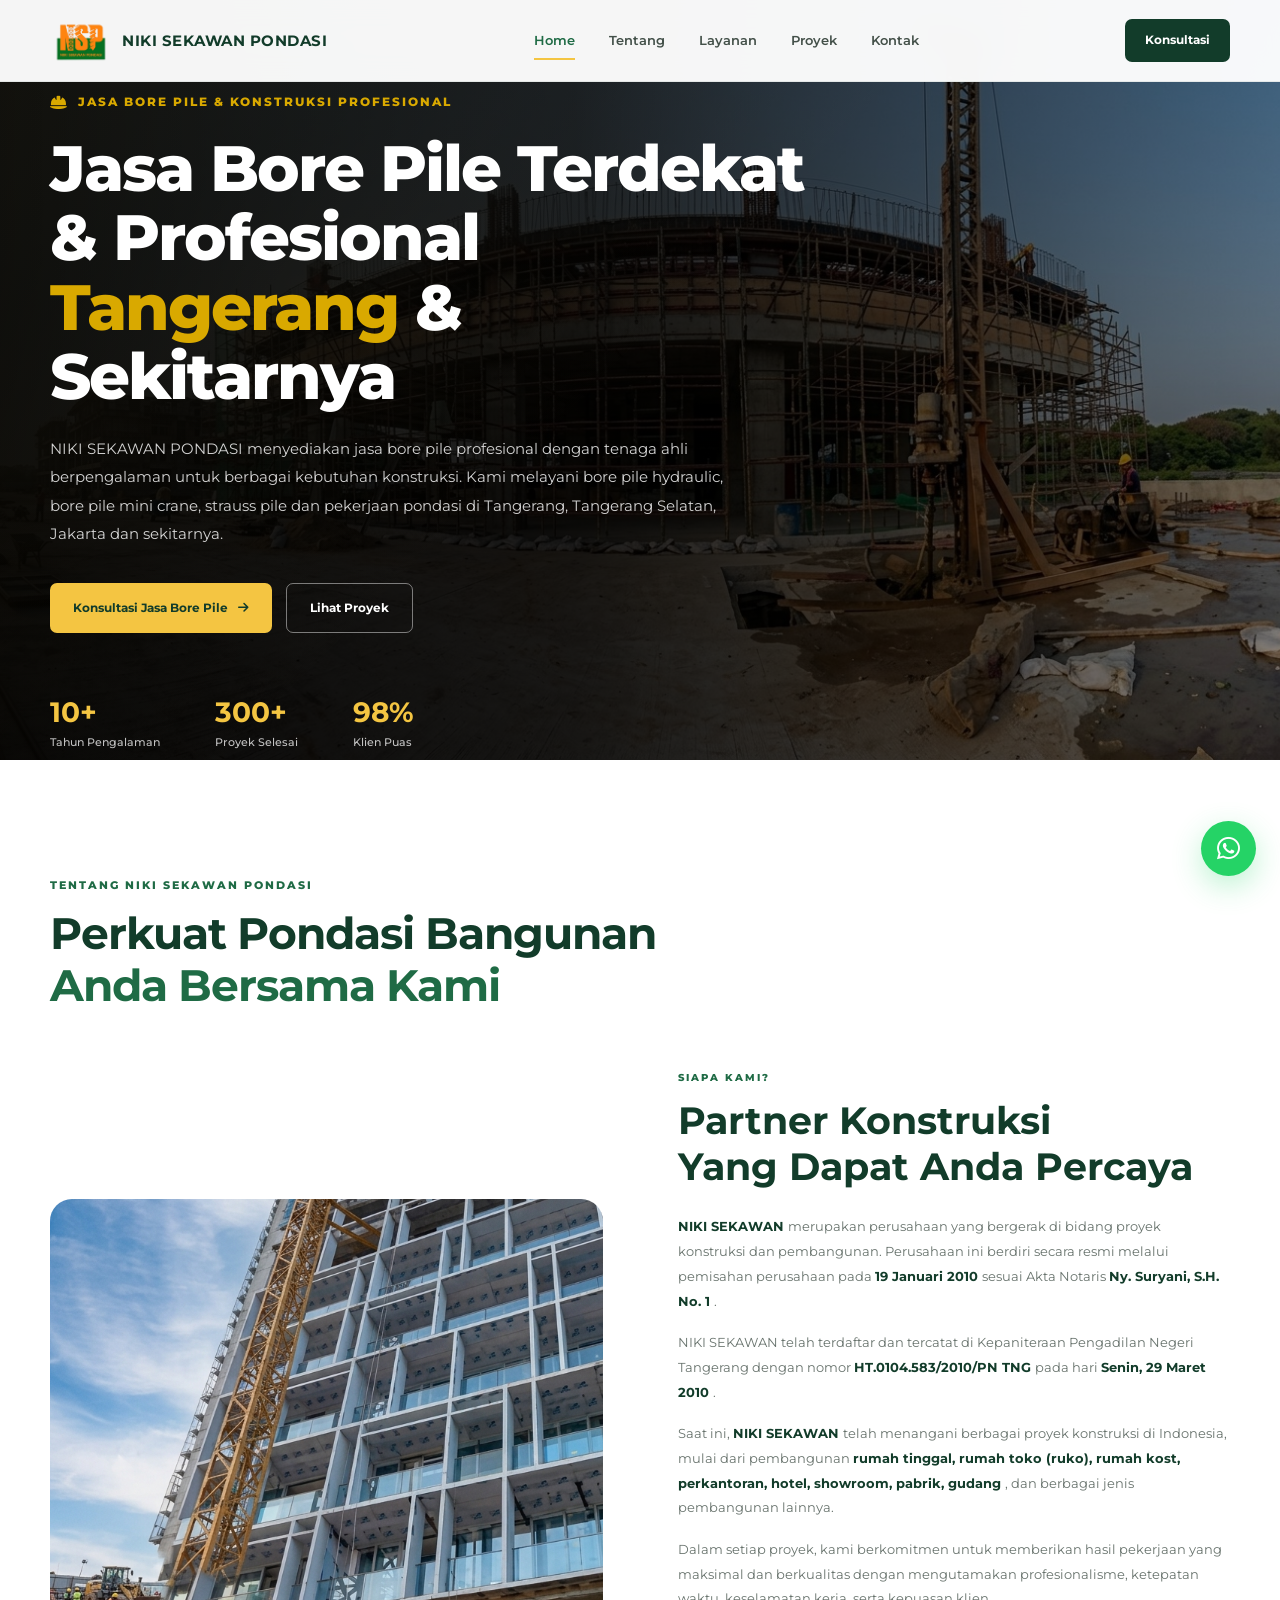
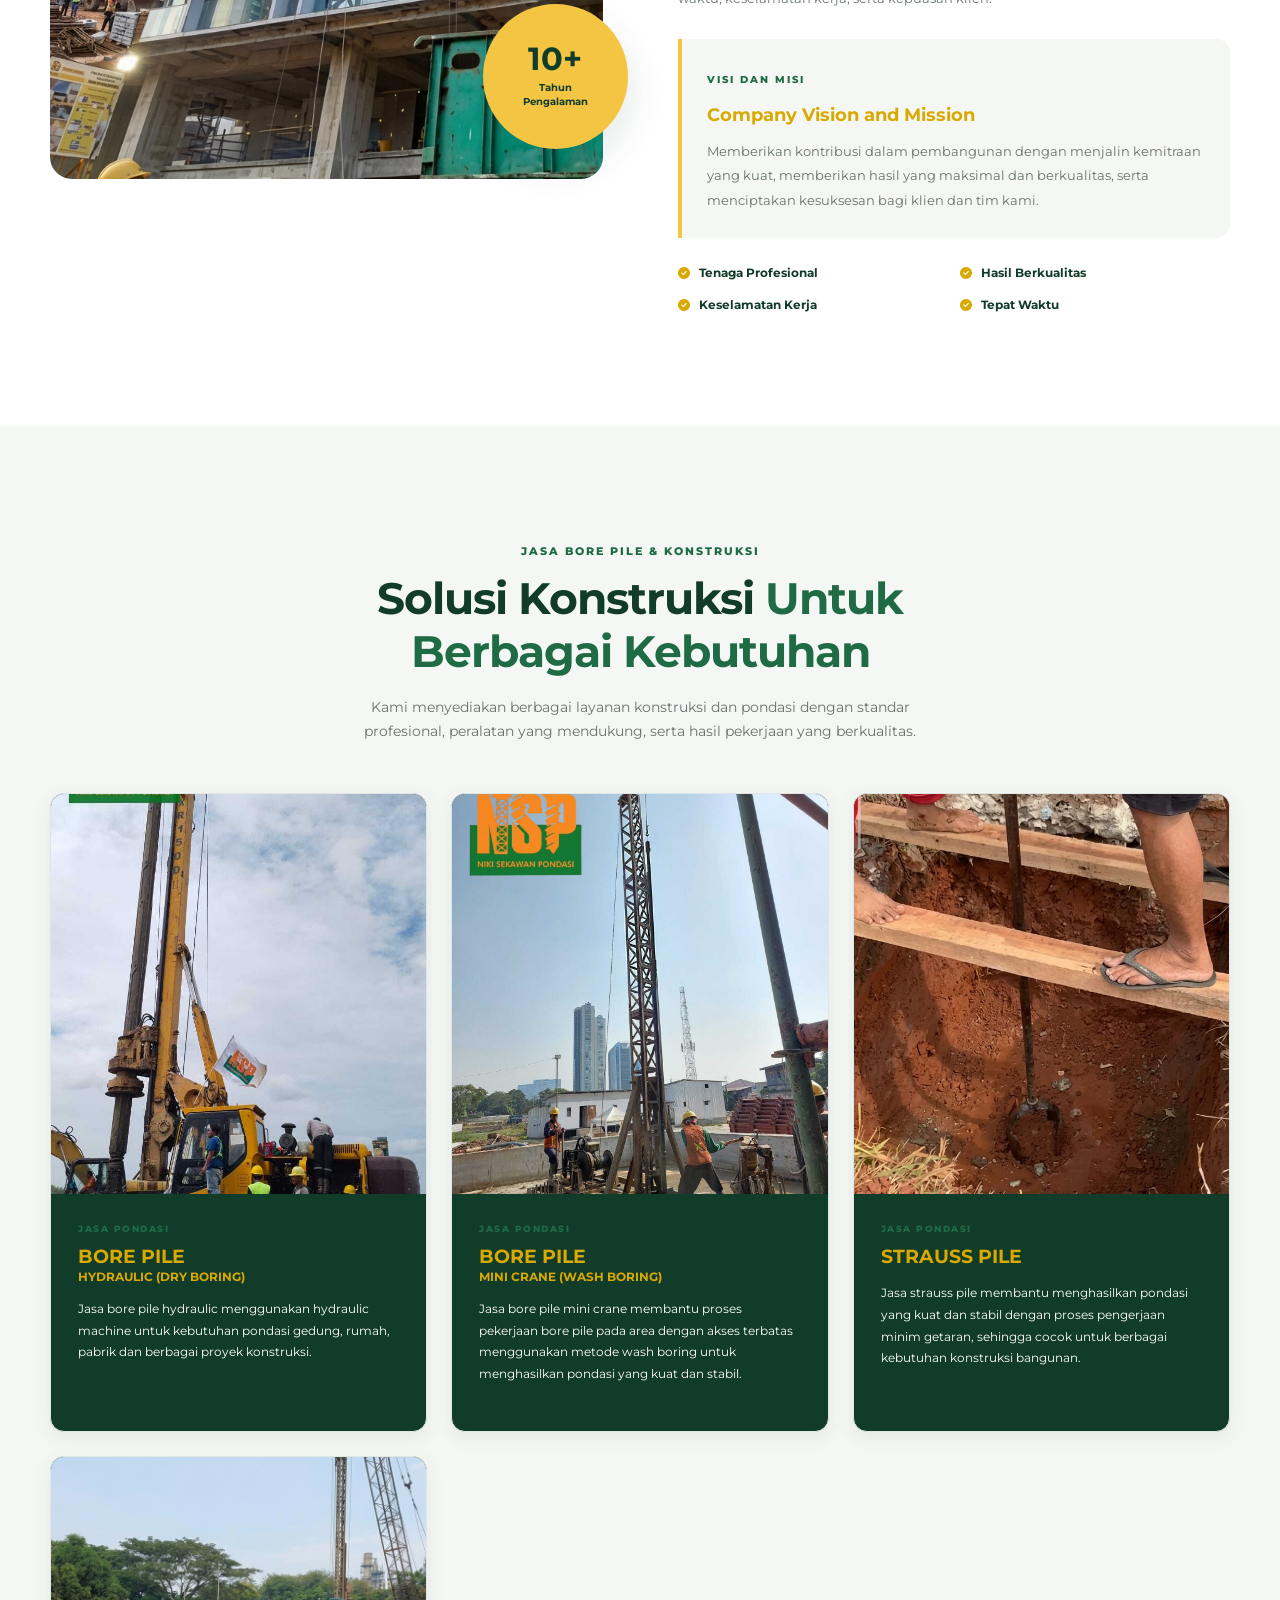
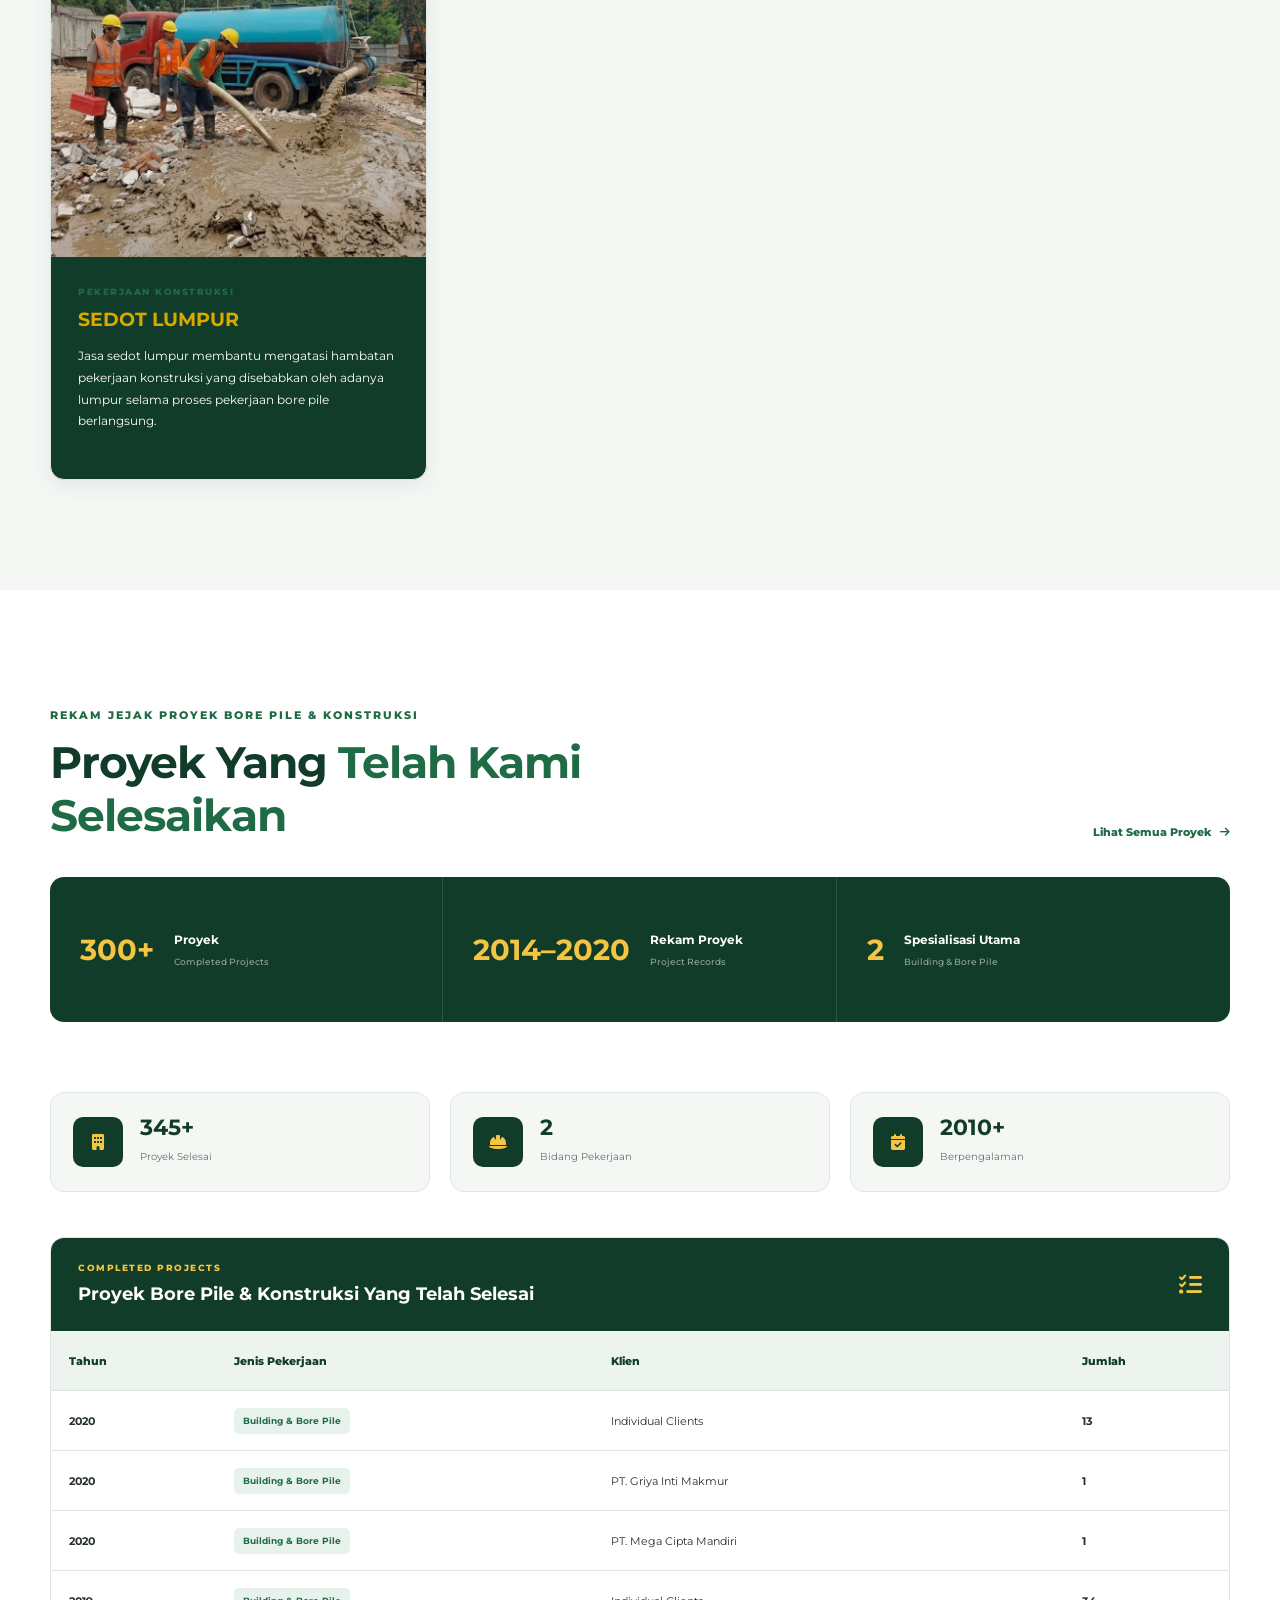
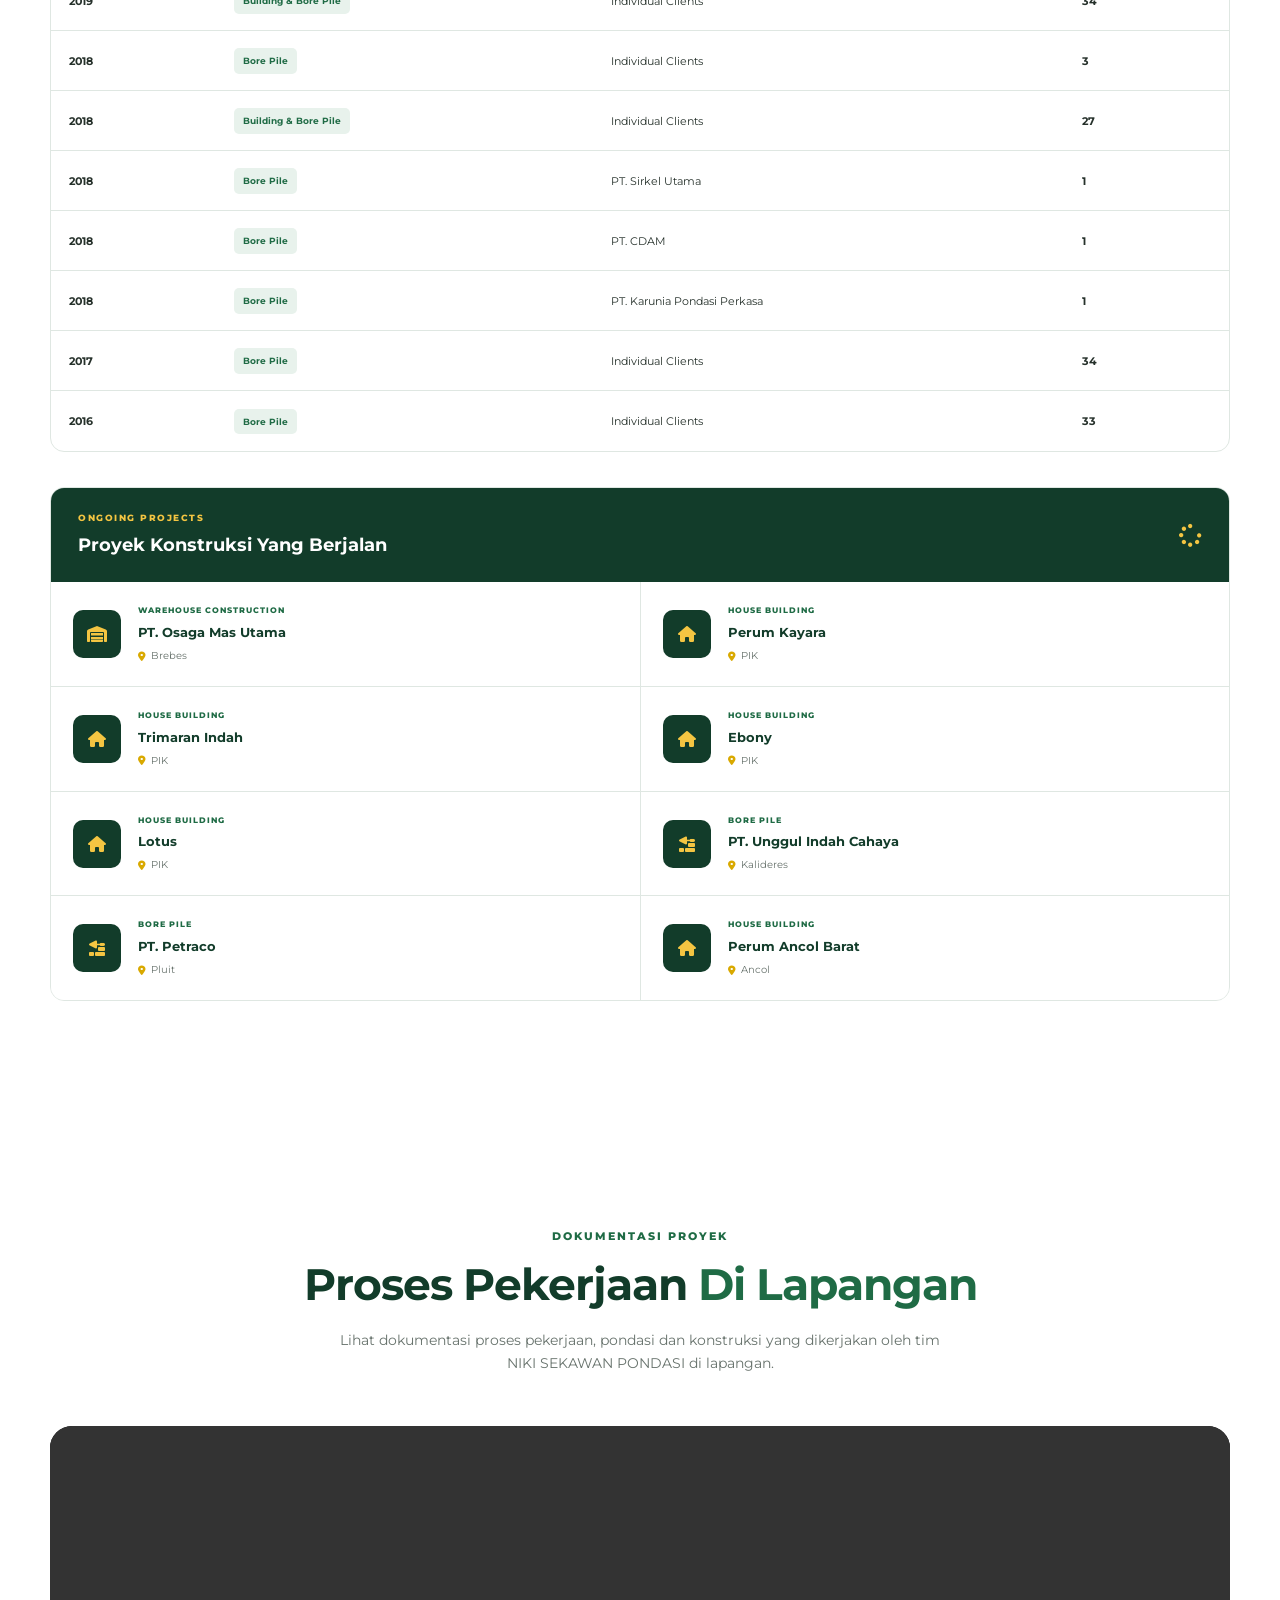
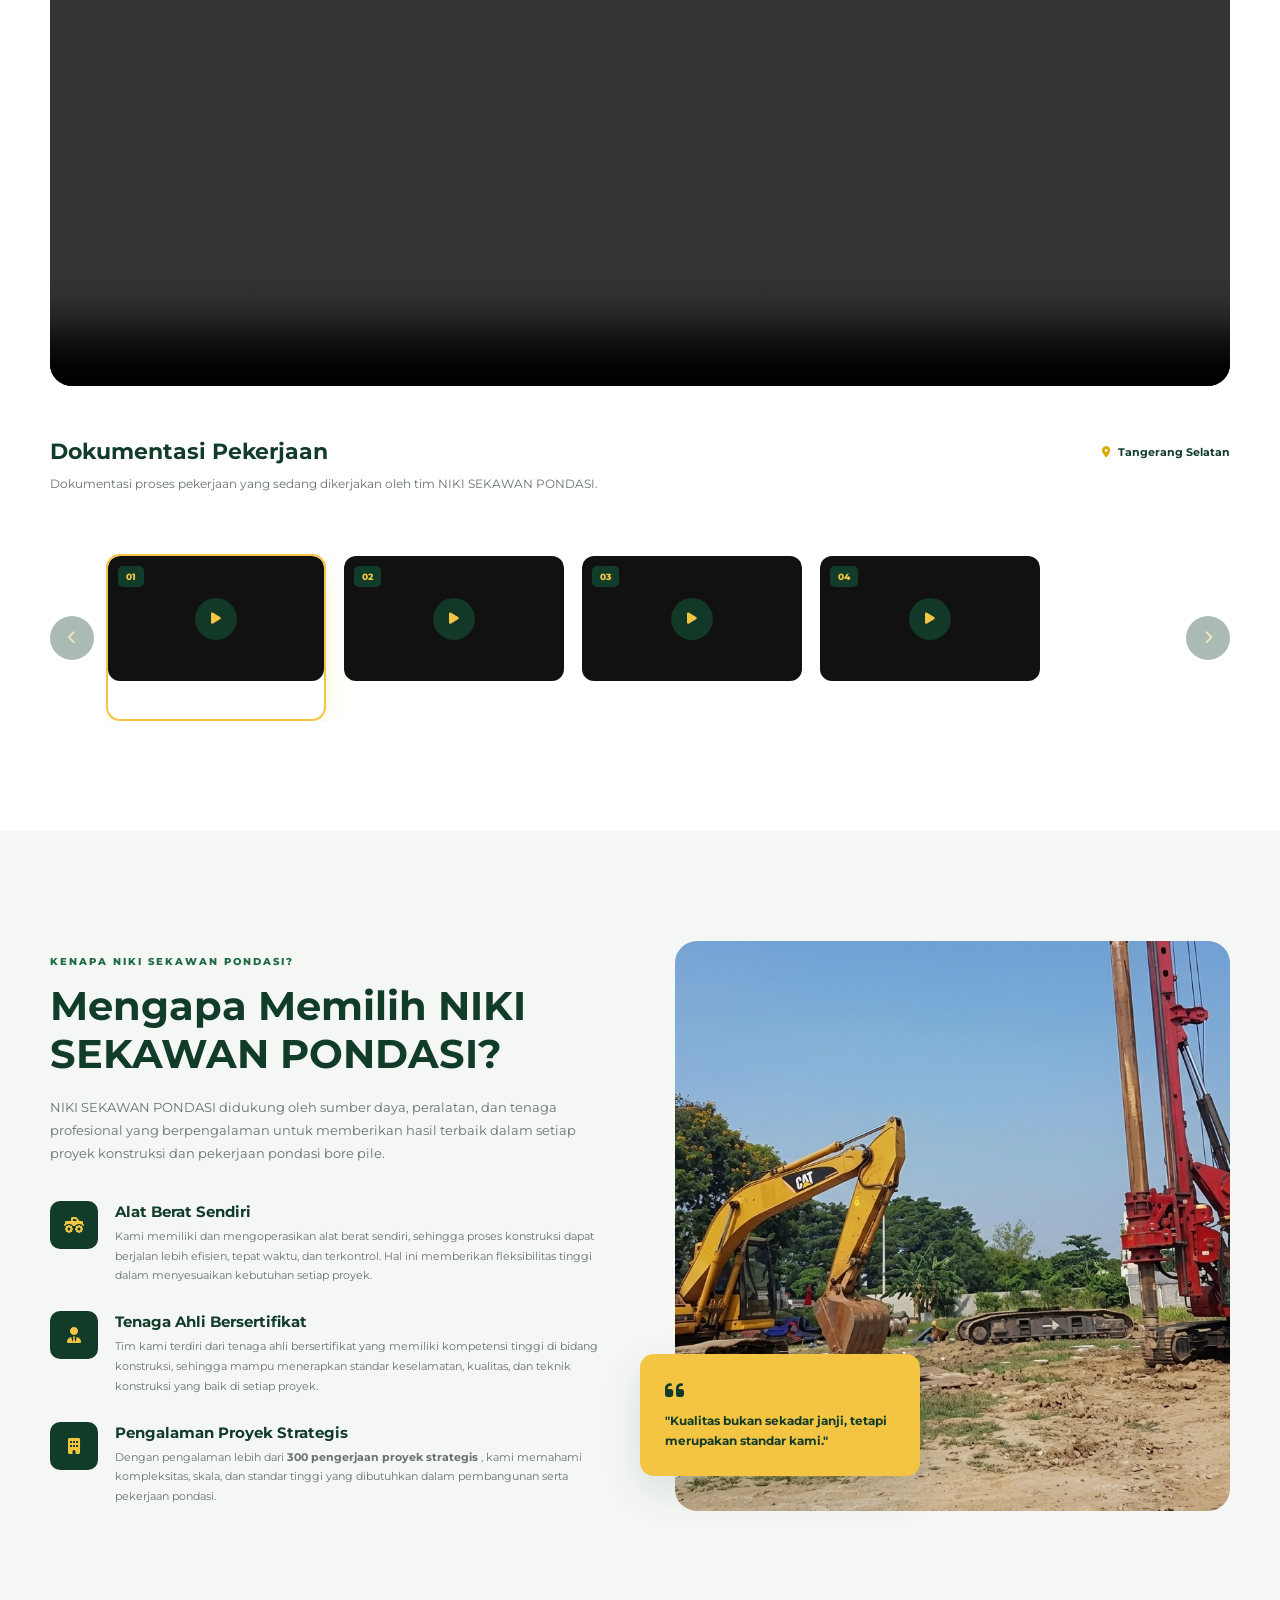
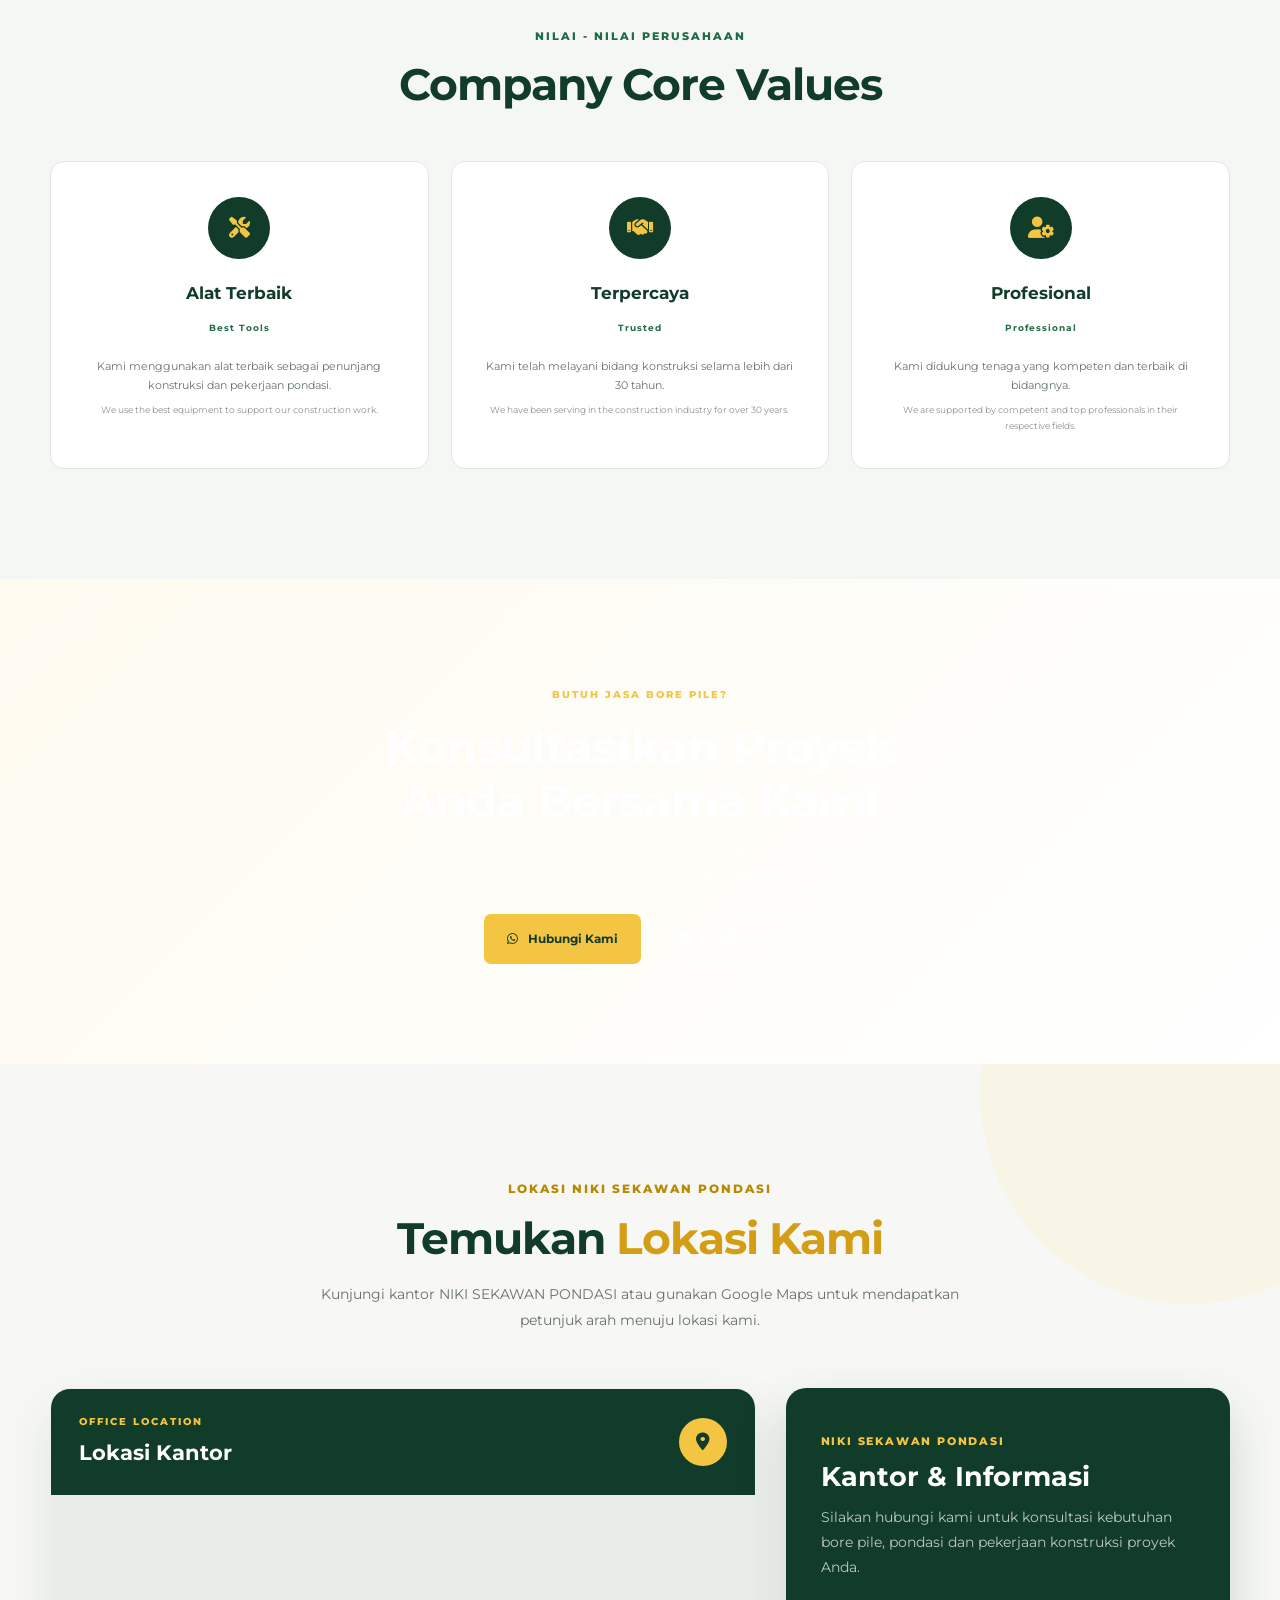
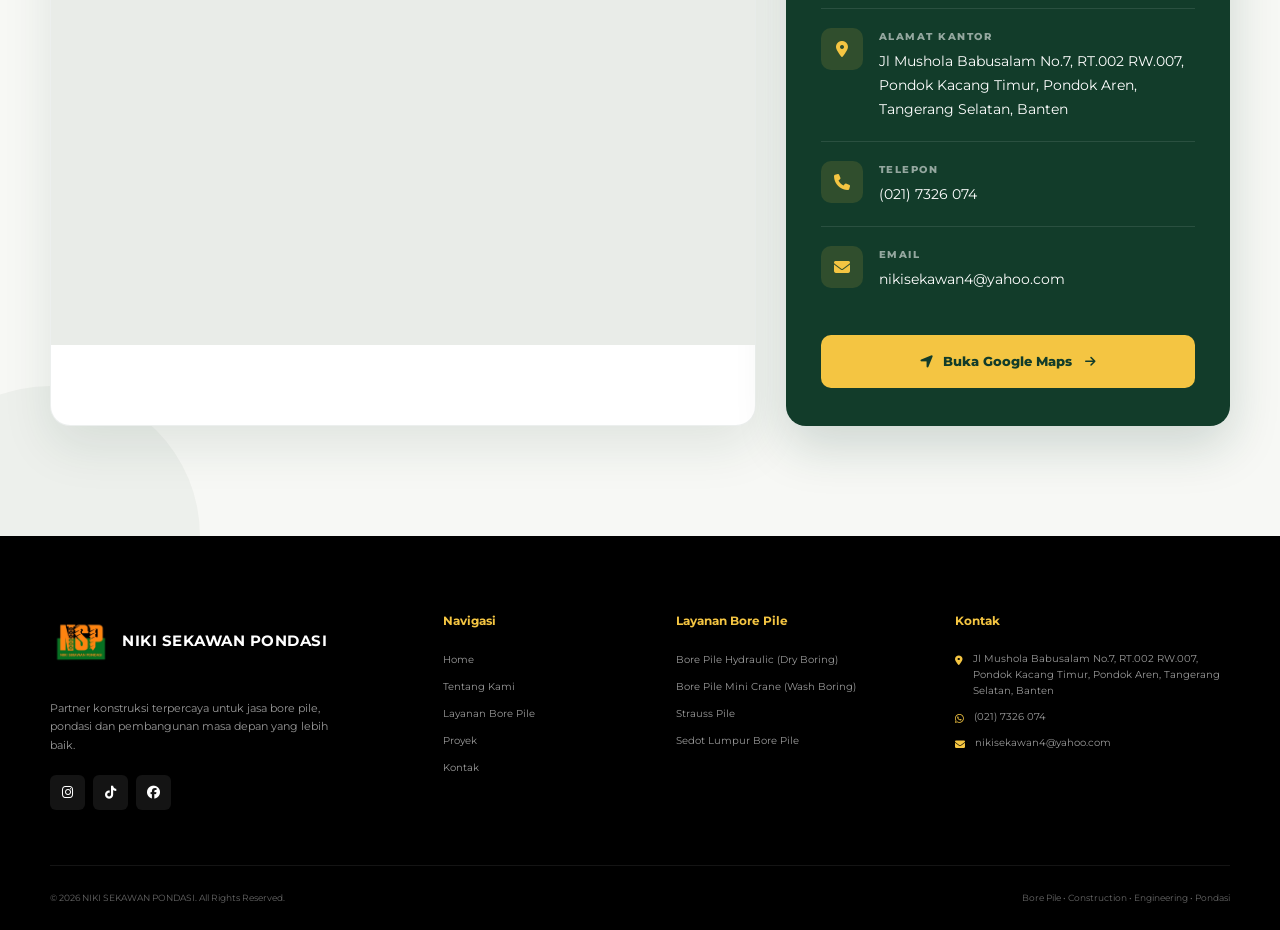
==== commit f888156e: "Add files via upload" ====
--- a/index.html
+++ b/index.html
@@ -1537,7 +1537,7 @@
 
 
                     <h3>
-                        Proyek Konstruksi Yang Sedang Berjalan
+                        Proyek Konstruksi Yang Berjalan
                     </h3>
 
                 </div>
